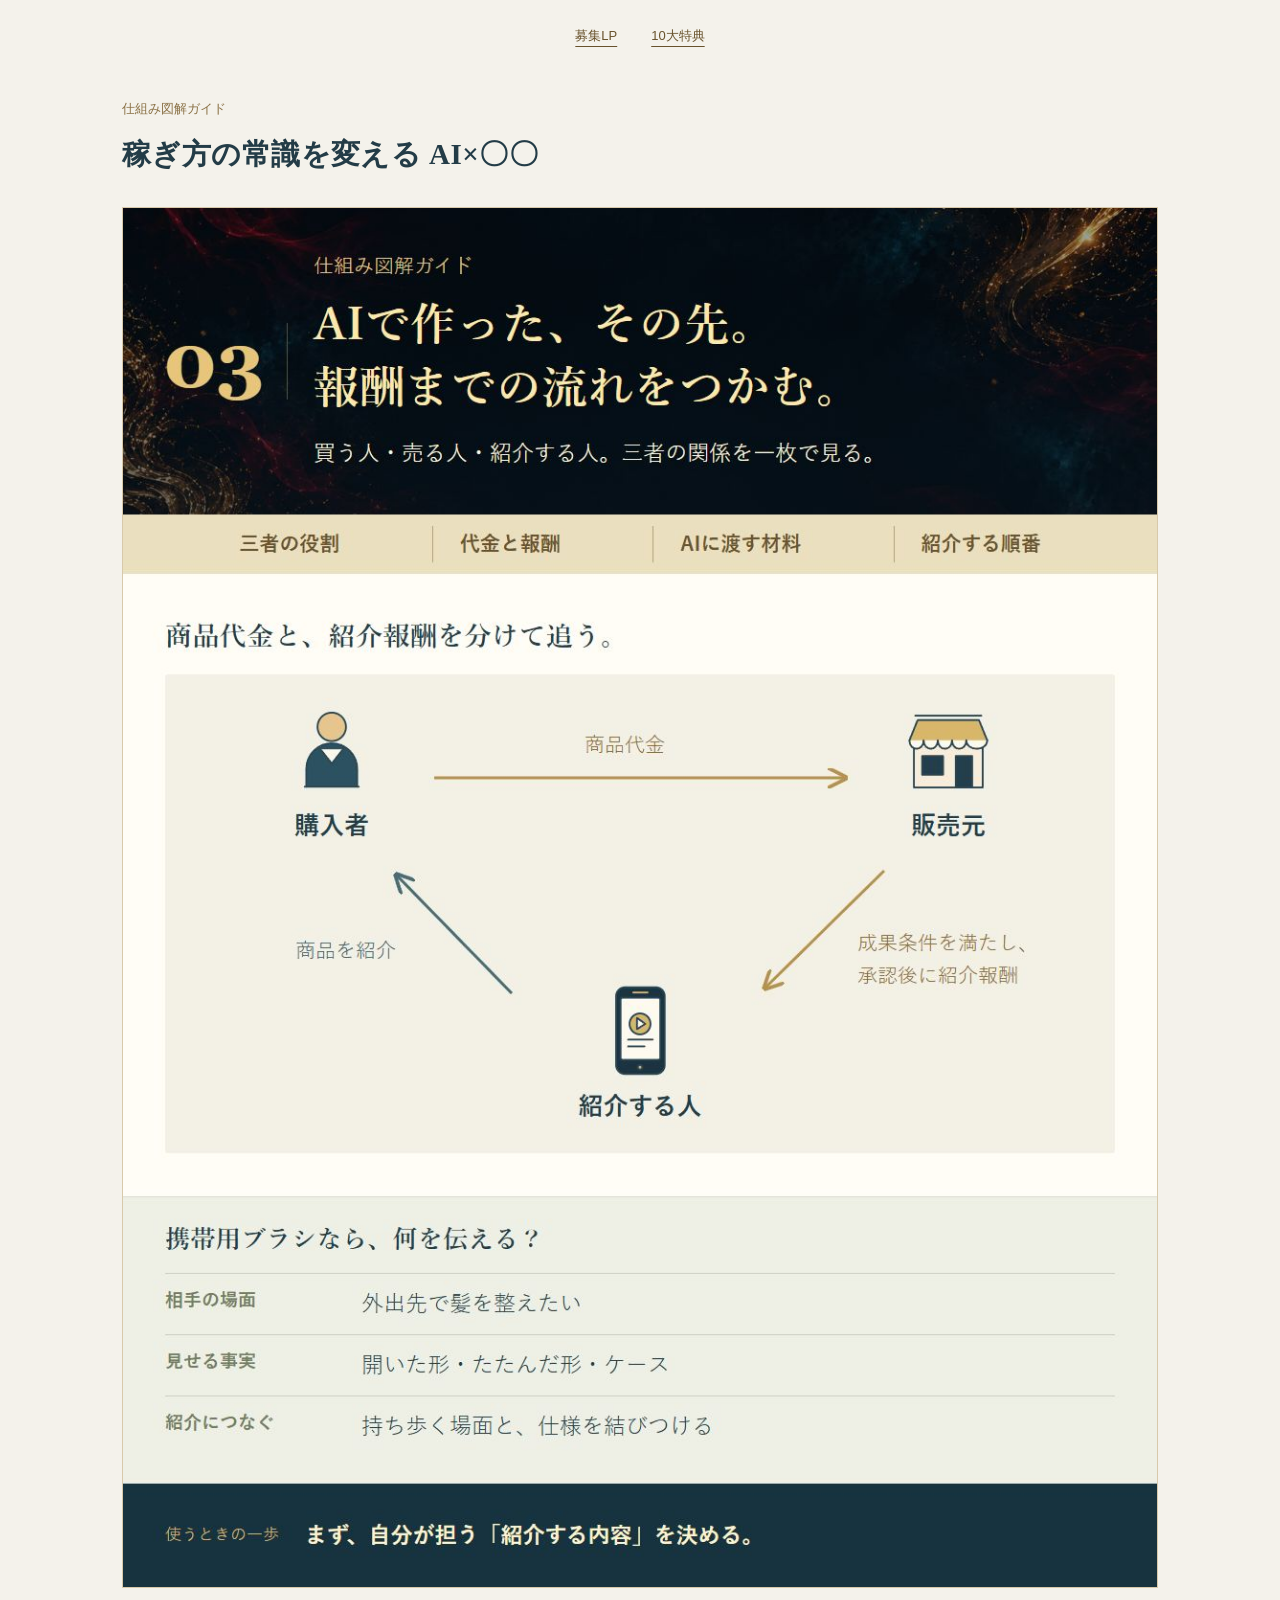
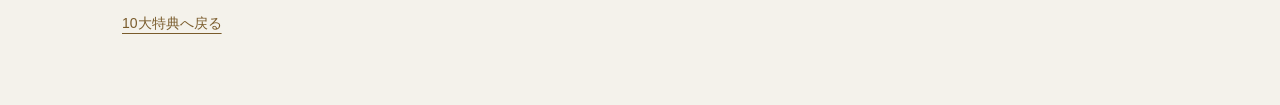
==== 03.html @ b32060a4 "Publish consultation LP and benefit previews" ====
<!doctype html><html lang="ja"><head><meta charset="utf-8"><meta name="robots" content="noindex"><meta name="viewport" content="width=device-width,initial-scale=1"><link rel="icon" href="data:,"><title>稼ぎ方の常識を変える AI×〇〇</title><link rel="stylesheet" href="style.css"><link rel="stylesheet" href="finished.css?v=4d8e877507"></head><body class="library-page"><nav class="deliver-nav"><a href="lp.html">募集LP</a><a href="bonuses.html">10大特典</a></nav><main class="single-sheet"><header><p>仕組み図解ガイド</p><h1>稼ぎ方の常識を変える AI×〇〇</h1></header><a href="完成イメージ/03.png" target="_blank"><img src="完成イメージ/03.png" alt="稼ぎ方の常識を変える AI×〇〇" width="1080" height="1440"></a><div class="single-actions"><a href="bonuses.html">10大特典へ戻る</a></div></main></body></html>
---- style.css ----
:root{--navy:#172f3c;--deep:#09141d;--gold:#bd9855;--pale:#f1e4c4;--ink:#253b46;--muted:#6f7b80;--paper:#fffcf5;--line:#ded9ca;--teal:#397c70;--wash:#f1f3f1}*{box-sizing:border-box}html{scroll-behavior:smooth;scroll-padding-top:82px}body{margin:0;background:#f1f2ef;color:var(--ink);font:16px/1.85 "Yu Gothic",Meiryo,sans-serif}h1,h2,h3,h4,p,figure,blockquote,dl,dd{margin:0}h1,h2,h3,h4{line-height:1.55;letter-spacing:.015em}a{color:inherit;text-underline-offset:5px}button{font:inherit;cursor:pointer}img{max-width:100%;height:auto;display:block}a:focus-visible,button:focus-visible,summary:focus-visible{outline:3px solid #467c91;outline-offset:5px}.shell{max-width:1200px;margin:auto;padding:0 32px}.topbar{position:sticky;top:0;z-index:10;background:#fffef8f2;border-bottom:1px solid var(--line);backdrop-filter:blur(12px)}.nav-row{display:flex;justify-content:space-between;align-items:center;gap:20px;min-height:70px}.brand{text-decoration:none;font-weight:800;font-size:15px}.brand small{font-weight:400;font-size:11px;color:var(--muted);display:block}.nav-links{display:flex;gap:26px;font-size:13px}.nav-links a{text-decoration:none;padding:18px 0}.nav-links a[aria-current=page]{color:#8c692b;border-bottom:2px solid var(--gold)}.intro{padding:55px 0 36px}.intro .sub{color:#8e713d;font-size:13px;margin-bottom:12px}.intro h1{font-family:"Yu Mincho",serif;font-size:38px}.intro>p{max-width:54em;margin-top:15px;color:#64727a;font-size:15px}.page-note{padding:14px 19px;border-left:3px solid var(--gold);background:#e9e6dc;font-size:13px;margin-top:23px}.button{display:inline-flex;justify-content:center;align-items:center;min-height:48px;padding:11px 21px;background:var(--navy);color:#fff9e9;border:1px solid var(--navy);text-decoration:none;font-size:14px;font-weight:700;border-radius:3px}.button.light{color:var(--navy);background:#fffdf7;border-color:#c7bb9e}.actions{display:flex;gap:12px;flex-wrap:wrap;margin-top:22px}.overview-hero{display:grid;grid-template-columns:1.35fr .65fr;gap:45px;align-items:center;background:var(--deep);color:#f9f1da;padding:45px 50px;position:relative;overflow:hidden}.overview-hero:before{content:"";position:absolute;inset:0;background:url('assets/C背景.png') center/cover;opacity:.27;pointer-events:none}.overview-hero>*{position:relative}.overview-hero .gold{font-size:17px;color:#e5c57d;font-weight:700}.overview-hero h2{font:800 53px/1.5 "Yu Mincho",serif;color:#ffe69f;margin:15px 0 19px;text-shadow:0 0 26px #d8ad4d44}.overview-hero p{font-size:15px;max-width:34em}.overview-hero img{width:218px;margin:auto;box-shadow:0 10px 34px #0008}.hero-conditions{display:flex;gap:12px;flex-wrap:wrap;margin-top:25px}.hero-conditions span{font-size:12px;border:1px solid #9e8d6266;padding:4px 12px}.section-heading{font-family:"Yu Mincho",serif;font-size:29px;margin:50px 0 23px}.audience{display:grid;grid-template-columns:1fr 1fr;gap:34px;background:#fffdf7;padding:29px 34px;border-bottom:2px solid var(--gold);margin-top:30px}.audience h3{font-size:15px;margin-bottom:8px}.audience p{font-size:15px}.audience small{color:var(--muted);font-size:12px}.emotion-route{display:flex;flex-wrap:wrap;align-items:center;gap:12px;padding:28px 30px;background:#fffdf8}.emotion-route span{font-weight:700;font-size:15px}.emotion-route i{color:var(--gold);font-style:normal}.proposal-pair{display:grid;grid-template-columns:1fr 1fr;gap:22px;margin:25px 0}.proposal-card{background:#fffdf8;min-width:0;padding:28px;display:block;text-decoration:none;border:1px solid var(--line)}.proposal-card>span{font-size:12px;color:#8a744c}.proposal-card h3{font-family:"Yu Mincho",serif;font-size:27px;margin:10px 0}.proposal-card p{font-size:14px;color:#69777e}.proposal-card b{display:inline-block;margin-top:18px;color:#8a682d;font-size:13px}.mini-shape{display:flex;gap:15px;align-items:center;margin:24px 0}.mini-shape .object{width:80px;height:80px}.mini-shape strong{font-size:18px}.distribution{background:#fffdf8;padding:25px 30px;display:grid;grid-template-columns:repeat(3,1fr);gap:25px}.distribution small{color:#927447}.distribution p{margin-top:10px;font-size:16px;font-weight:700}.distribution span{display:block;font-size:12px;color:var(--muted);margin-top:12px}.bottom-links{border-top:1px solid var(--line);padding:25px 0;margin:40px 0 0;font-size:12px;color:var(--muted);display:flex;gap:20px;flex-wrap:wrap}.library-grid{display:grid;grid-template-columns:repeat(3,minmax(0,1fr));gap:22px;padding-bottom:35px}.bonus-card{background:#fffdf8;text-decoration:none;border:1px solid var(--line);display:flex;flex-direction:column;min-width:0;overflow:hidden;transition:border-color .15s}.bonus-card:hover{border-color:#a3864a}.card-visual{height:220px;background:#eae7dc;display:grid;place-items:center;position:relative;overflow:hidden}.card-visual .object{width:132px;height:132px}.card-no{position:absolute;left:20px;top:14px;font:700 33px/1.1 Georgia,serif;color:#8d713e}.card-visual:after{content:"";position:absolute;width:220px;height:220px;border:1px solid #cbb681;border-radius:50%;right:-65px;bottom:-90px}.card-caption{padding:21px 23px;flex:1;display:flex;flex-direction:column}.card-caption>small{font-size:11px;color:#7c725c}.card-caption h2{font-size:20px;margin:9px 0 10px}.card-caption p{font-size:13px;color:#69757a}.card-caption .card-open{margin-top:auto;padding-top:19px;font-size:12px;color:#87662b;font-weight:700}.bonus-heading{display:grid;grid-template-columns:1.25fr .75fr;gap:30px;align-items:center;background:var(--navy);color:#fff7e3;padding:36px 43px;margin:28px 0 30px}.bonus-heading .object{width:160px;height:160px;justify-self:center;filter:drop-shadow(0 7px 0 #0001)}.bonus-heading .chapter-label{font-size:12px;color:#e5c479}.bonus-heading h1{font-family:"Yu Mincho",serif;font-size:34px;margin:12px 0 15px}.bonus-heading .full-title{font-size:13px;color:#d2dcd9}.visual-lesson{background:#fffdf8;border:1px solid #ddd7c8;margin:0 0 25px;padding:34px 38px}.visual-lesson h2{font-size:26px;font-family:"Yu Mincho",serif;margin-bottom:12px}.visual-lesson .one{font-size:15px;max-width:56em;color:#68777c}.diagram{background:#f4f1e7;padding:29px 29px 25px;margin-top:25px;border-radius:3px;min-width:0;overflow:hidden}.diagram-caption{display:flex;justify-content:space-between;gap:15px;margin-top:14px;font-size:11px;color:#7f7763}.diagram-caption a{flex-shrink:0}.main-answer{margin-top:22px;display:flex;align-items:baseline;gap:14px;padding-top:19px;border-top:1px solid #d9d0ba}.main-answer span{font-size:11px;color:#92733d;white-space:nowrap}.main-answer p{font-size:16px;font-weight:700}.plan-panel{margin:30px 0;background:#e6e8e3;padding:27px 32px}.plan-panel h2{font-size:20px;margin-bottom:15px}.plan-panel ol{padding-left:1.5em;margin:0}.plan-panel li{font-size:14px;margin:11px 0}.plan-panel li b{display:block;font-size:12px;color:#74817e}.plan-purpose{font-size:14px;margin-top:20px;padding-top:17px;border-top:1px solid #c8d0c8}.sample-note{font-size:12px;color:#8b7650;margin-bottom:13px}.object{width:110px;height:110px;display:block;flex-shrink:0}.actor{text-align:center;min-width:0;display:flex;align-items:center;flex-direction:column}.actor .object{margin:0 auto 12px;width:112px;height:112px}.actor strong{font-size:20px}.actor>span{font-size:13px;color:#69777c;margin-top:6px;max-width:15em}.visual-flow{display:flex;align-items:center;justify-content:center;gap:13px;padding:13px 0}.visual-flow>.actor{flex:1}.flow-arrow{width:64px;min-width:35px;align-self:center;flex-shrink:0;text-align:center}.flow-arrow small{font-size:11px;color:#98783e;display:block;min-height:18px;white-space:nowrap}.flow-arrow i{display:block;position:relative;height:2px;background:#bda46c;margin-top:7px}.flow-arrow i:after{content:"";width:8px;height:8px;border-right:2px solid #bda46c;border-top:2px solid #bda46c;position:absolute;right:0;top:-4px;transform:rotate(45deg)}.money-map{max-width:650px;margin:auto;display:grid;grid-template-columns:1fr 1fr;gap:0 40px}.money-top{display:flex;align-items:center;gap:10px;grid-column:1/3;justify-content:center}.money-top .actor{width:43%}.money-top .flow-arrow{width:85px}.commission-path{grid-column:2;display:flex;align-items:center;flex-direction:column;text-align:center;font-size:13px;color:#786846;border-inline:1px dashed #c9b379;margin:10px 0 0;padding:14px 12px 8px}.commission-path i{font-style:normal;font-size:24px;line-height:1.5;color:#a78641}.commission-path .object{width:80px;height:80px}.commission-path b{font-size:18px}.money-bottom{grid-column:1/3;margin-top:5px}.money-bottom .actor{background:#fff9e9;border:1px solid #ddc99c;border-radius:5px;padding:18px;max-width:320px;margin:auto}.money-bottom .actor .object{width:76px;height:76px}.ledger{max-width:570px;margin:auto}.ledger-start{display:flex;align-items:center;gap:15px;border-bottom:1px solid #d0be96;padding-bottom:15px;margin-bottom:12px;flex-wrap:wrap}.ledger-start .object{width:75px;height:75px}.ledger-start>span{font-size:14px}.ledger-start b{font:700 38px/1.4 Georgia,serif;margin-left:auto}.ledger-start b span,.ledger-total b span{font:700 17px/1.4 "Yu Gothic",sans-serif;margin-left:5px}.ledger-row{display:flex;justify-content:space-between;gap:20px;padding:13px 8px;font-size:16px;border-bottom:1px solid #dfd6c3}.ledger-row b{font-size:22px}.ledger-row.confirmed{background:#dfebe5}.ledger-total{display:flex;align-items:center;justify-content:space-between;gap:20px;padding:20px 8px 0}.ledger-total>span{font-size:13px}.ledger-total b{font:700 43px/1.5 Georgia,serif;color:#866326;white-space:nowrap}.brush-sequence{display:grid;grid-template-columns:repeat(3,1fr);gap:22px;padding:8px 0}.brush-state{text-align:center;position:relative}.brush-state .object{width:135px;height:135px;margin:0 auto 14px}.brush-state>span{display:block;color:#a8894e;font:700 19px/1.4 Georgia,serif;margin-bottom:6px}.brush-state b{font-size:19px;display:block}.brush-state small{display:block;font-size:12px;color:#6c797d;margin-top:4px}.stairway{max-width:640px;margin:auto;display:grid;gap:8px}.stair{margin-left:calc(var(--step)*20px);padding:14px 20px;background:#fdf9ed;border-left:4px solid #c5a25b;display:flex;align-items:center;gap:20px;box-shadow:0 3px 0 #d9d0ba}.stair:last-child{background:var(--navy);color:#fff6da;border-color:#d4b56c}.stair>b{font:700 27px Georgia,serif;color:#b28b40}.stair>span{font-size:17px;font-weight:700}.stair>small{margin-left:auto;font-size:11px;white-space:nowrap;color:#9c803e}.calendar-title{display:flex;align-items:center;gap:15px;flex-wrap:wrap;margin-bottom:20px}.calendar-title .object{width:66px;height:66px}.calendar-title>b{font-size:20px}.calendar-title>span{margin-left:auto;font-size:12px}.calendar-title strong{font-size:33px;line-height:1;margin-inline:7px;color:#936d2b}.calendar-row{display:grid;grid-template-columns:40px 65px 65px 1fr;gap:14px;align-items:center;padding:14px 12px;border-top:1px solid #d6cdb8;background:#fffaf0}.calendar-row>b{font-size:20px}.calendar-row>span{font-size:24px;line-height:1.4;color:#8b6c32}.calendar-row small{font-size:11px;margin-left:3px}.calendar-row strong{font-size:14px}.calendar-row p{font-size:13px}.figure-note{font-size:11px;color:#807763;margin-top:16px}.pipeline{display:grid;grid-template-columns:1fr 110px 1fr;align-items:center;gap:24px;padding:10px 0}.pipeline-stage{text-align:center}.pipeline-stage>span{font-size:12px;color:#847146}.pipeline-stage .object{margin:15px auto;width:115px;height:115px}.pipeline-stage h4{font-size:26px}.pipeline-stage p{font-size:13px;margin-top:8px}.lock-gate{text-align:center;border-block:1px solid #bca474;padding:14px 0}.lock-gate .object{width:65px;height:65px;margin:auto}.lock-gate b{font-size:12px;display:block}.market-zoom{max-width:650px;margin:auto}.zoom-wide{background:#e5e8e0;border:1px solid #c7c8b9;padding:22px 25px 25px}.zoom-wide>span,.zoom-middle>span{font-size:11px;color:#788075}.zoom-wide>b{font-size:30px;display:block;margin-bottom:18px}.zoom-middle{margin-left:65px;background:#f2ecdc;border:1px solid #cdbd95;padding:20px}.zoom-middle>b{font-size:24px;display:block;margin-bottom:18px}.zoom-close{margin-left:30px;background:var(--navy);color:#fff7df;padding:22px 17px;display:flex;gap:15px;align-items:center}.zoom-close .object{width:85px;height:85px}.zoom-close span{font-size:10px;color:#c7bc9f}.zoom-close strong{display:block;font-size:20px;margin:8px 0}.zoom-close p{font-size:12px;color:#d4dedc}.ratio-pair{display:grid;grid-template-columns:1fr 1fr;gap:20px;max-width:670px;margin:auto}.ratio-sheet{background:#fffaf0;padding:23px;text-align:center;border-top:3px solid #c0a467}.ratio-sheet>span{display:block;font-size:12px;color:#8f7543}.ratio-sheet>b{font:700 37px/1.5 Georgia,serif;display:block;margin-top:8px}.ratio-sheet>b small{display:block;font:12px/1.5 "Yu Gothic",sans-serif}.ratio-sheet>p{font-size:14px;margin:10px 0}.ratio-sheet>strong{font:700 43px/1.4 Georgia,serif;color:#946e2d;display:block;margin-top:15px}.ratio-sheet>strong small{font-size:20px}.dots{display:grid;grid-template-columns:repeat(10,1fr);gap:5px;max-width:195px;margin:20px auto 0}.dots i{aspect-ratio:1;border-radius:50%;background:#d7dfdc}.dots i.filled{background:#bd8e36}.ratio-answer{margin:22px auto 0;max-width:670px;display:grid;grid-template-columns:1fr 1fr;gap:9px 20px;font-size:14px}.ratio-answer b{color:#8f6d30}.ratio-answer span{font-size:13px}.compare-visual{display:grid;grid-template-columns:1fr 1fr;gap:20px}.compare-visual>div{padding:25px 23px;background:#e9e7df}.compare-visual>div+div{background:#e3ece5;border:1px solid #b5cab8}.compare-visual span{font-size:12px;font-weight:700;color:#7a745f}.compare-visual .object{margin:16px auto;width:90px;height:90px}.compare-visual p{font-size:16px}.paper-example{max-width:640px;margin:auto;background:#fffdf8;padding:22px 26px;box-shadow:8px 8px 0 #dcd6c6}.paper-head{display:flex;align-items:center;gap:15px;border-bottom:2px solid #baa36c;padding-bottom:15px;margin-bottom:4px}.paper-head .object{width:55px;height:55px}.paper-head b{font-size:18px}.paper-example dl{display:grid;grid-template-columns:110px 1fr;gap:18px;padding:15px 0;border-bottom:1px solid #ded7c4}.paper-example dt{font-size:12px;color:#8c7850;font-weight:700}.paper-example dd{font-size:14px}.storyboard{display:grid;grid-template-columns:repeat(4,1fr);gap:15px}.story-frame{border:2px solid #d3c6a6;background:#fffaf0;padding:15px 12px}.story-frame>span{font-size:11px;color:#8b713e}.story-frame .object{width:100%;max-width:105px;height:auto;aspect-ratio:1;margin:17px auto}.story-frame p{font-size:13px}.lp-direction{display:grid;gap:21px;padding-bottom:38px}.lp-schematic-hero{background:linear-gradient(#09141d66,#09141da6),url('assets/C背景.png') center/cover;color:#fff6de;text-align:center;padding:38px 25px;margin-bottom:24px}.lp-schematic-hero .pre{font-size:17px;line-height:1.9}.lp-schematic-hero .lead{font-size:15px;margin-top:19px;color:#e7ca85}.lp-schematic-hero h2{font:800 53px/1.35 "Yu Mincho",serif;color:#ffe494;text-shadow:0 0 22px #d7aa5244;margin:15px 0}.lp-schematic-hero h2 span{font-size:37px;display:block;margin-top:10px}.lp-block{display:grid;grid-template-columns:minmax(0,1.6fr) minmax(230px,1fr);gap:25px;align-items:stretch}.lp-sample{padding:28px 34px;background:var(--paper);border:1px solid var(--line);min-width:0}.lp-sample h2{font:700 26px/1.6 "Yu Mincho",serif;margin-bottom:14px}.lp-sample p{font-size:15px}.lp-sample.dark{background:#192a35;color:#fff6e4;border-color:#192a35}.lp-sample.dark h2{color:#f0d89e}.lp-sample.gold{background:#eee5d0}.lp-comment{font-size:13px;padding:22px 5px 15px 3px}.lp-comment .role{font-size:12px;color:#93753b;display:block;font-weight:700;margin-bottom:15px}.lp-comment b{font-size:11px;color:#7d898c;display:block;margin:12px 0 4px}.lp-comment p{font-size:13px;max-width:26em}.lp-result{display:flex;align-items:center;gap:18px;margin:22px 0 10px}.lp-result .object{width:82px;height:82px}.lp-result strong{font:700 42px/1.4 Georgia,serif;color:#987039}.lp-result strong small{font:700 17px/1.4 "Yu Gothic",sans-serif}.lp-chiprow{display:flex;flex-wrap:wrap;gap:8px;margin-top:18px;font-size:11px}.lp-chiprow span{padding:4px 10px;background:#ffffff0c;border:1px solid #a69b7c77}.lp-voice{border-left:2px solid #be9f62;padding:12px 16px;background:#fff;margin-top:14px;font-size:14px}.lp-profile{display:flex;align-items:center;gap:19px;margin-bottom:19px}.lp-profile img{width:75px;height:75px;object-fit:cover;border-radius:50%}.lp-profile strong{font-size:17px}.lp-cta-look{display:block;background:linear-gradient(100deg,#f1d589,#c19743);color:#281d0e;border:1px solid #f8e7b6;font-weight:700;text-align:center;padding:16px;margin:20px 0 0;border-radius:2px;font-size:15px;width:100%}.small-note{font-size:11px!important;color:#927d53;margin-top:14px!important}.review-footer{padding:23px 0;background:var(--deep);color:#bcb498;font-size:12px;margin-top:30px}.review-footer .shell{display:flex;justify-content:space-between;gap:15px}.toast{position:fixed;left:50%;bottom:25px;transform:translateX(-50%);padding:13px 22px;background:#fffaf0;border:1px solid #c5b17e;z-index:50;font-size:13px;max-width:calc(100% - 30px);width:max-content;box-shadow:0 5px 25px #0002}[hidden]{display:none!important}
@media(max-width:900px){.shell{padding:0 23px}.overview-hero{padding:35px;gap:25px}.overview-hero h2{font-size:42px}.library-grid{grid-template-columns:repeat(2,minmax(0,1fr))}.lp-block{grid-template-columns:1fr}.lp-comment{padding:0 20px 23px;border-bottom:1px solid #d2d4cc;display:grid;grid-template-columns:90px 1fr;gap:0 16px}.lp-comment .role{grid-column:1/3;margin-bottom:5px}.lp-comment b{margin:4px 0}.lp-comment p{max-width:none;margin:4px 0}.storyboard{grid-template-columns:repeat(2,1fr)}.zoom-middle{margin-left:30px}.zoom-close{margin-left:10px}}
@media(max-width:600px){body{font-size:15px}.shell{padding:0 18px}.topbar .shell{padding:0 16px}.nav-row{min-height:78px;flex-direction:column;align-items:flex-start;justify-content:center;gap:6px;padding-top:10px}.brand{font-size:13px}.brand small{display:none}.nav-links{gap:23px;font-size:12px}.nav-links a{padding:4px 0 10px}.intro{padding:29px 0 23px}.intro h1{font-size:28px}.intro>p{font-size:13px;margin-top:11px}.page-note{font-size:12px;padding:12px 15px}.overview-hero{grid-template-columns:1fr;padding:27px 24px;gap:25px}.overview-hero h2{font-size:36px}.overview-hero .gold{font-size:13px}.overview-hero p{font-size:13px}.overview-hero img{width:155px}.hero-conditions{margin-top:19px;gap:7px}.hero-conditions span{font-size:10px;padding:4px 8px}.audience{grid-template-columns:1fr;gap:23px;padding:24px}.audience p{font-size:13px}.section-heading{font-size:25px;margin-top:35px}.emotion-route{padding:20px;gap:9px}.emotion-route span{font-size:13px}.proposal-pair{grid-template-columns:1fr;gap:16px}.proposal-card{padding:24px}.proposal-card h3{font-size:24px}.distribution{grid-template-columns:1fr;padding:22px 25px;gap:21px}.distribution>div+div{border-top:1px solid #ddd6c5;padding-top:18px}.distribution p{font-size:15px}.library-grid{grid-template-columns:1fr;gap:18px}.bonus-card{display:grid;grid-template-columns:115px 1fr}.card-visual{height:100%;min-height:186px}.card-visual .object{width:86px;height:86px}.card-no{font-size:24px;top:12px;left:13px}.card-caption{padding:17px}.card-caption h2{font-size:17px;margin:6px 0}.card-caption p{font-size:12px}.card-caption .card-open{font-size:11px;padding-top:14px}.bonus-heading{grid-template-columns:1fr;padding:27px 23px;gap:20px;margin-top:23px}.bonus-heading h1{font-size:28px}.bonus-heading .object{width:100px;height:100px;display:none}.bonus-heading .full-title{font-size:12px}.visual-lesson{padding:24px 20px;margin-bottom:19px}.visual-lesson h2{font-size:23px}.visual-lesson .one{font-size:13px}.diagram{padding:23px 16px;margin-top:21px}.diagram-caption{font-size:10px;align-items:flex-start}.main-answer{display:block;margin-top:19px}.main-answer span{display:block;margin-bottom:6px}.main-answer p{font-size:14px}.plan-panel{padding:22px}.plan-panel h2{font-size:18px}.plan-panel li{font-size:13px}.plan-purpose{font-size:13px}.visual-flow{flex-direction:column;gap:13px}.visual-flow>.actor{flex:none;width:100%}.actor .object{width:100px;height:100px}.actor strong{font-size:19px}.actor>span{font-size:12px}.flow-arrow{height:29px;width:2px;min-width:0;margin:0 auto}.flow-arrow small{position:absolute;left:20px;margin-top:-4px}.flow-arrow i{width:2px;height:25px;margin:0}.flow-arrow i:after{right:-3px;top:17px;transform:rotate(135deg)}.money-map{gap:0 13px}.money-top{gap:12px;align-items:center}.money-top .actor{width:42%}.money-top .actor .object{width:84px;height:84px}.money-top .actor strong{font-size:17px}.money-top .flow-arrow{height:2px;width:35px;flex-shrink:0}.money-top .flow-arrow small{position:static;display:block;transform:translate(-5px,-23px);font-size:10px}.money-top .flow-arrow i{height:2px;width:35px}.money-top .flow-arrow i:after{top:-3px;right:0;transform:rotate(45deg)}.money-top .actor>span{font-size:10px}.commission-path{font-size:11px;padding:10px 9px}.commission-path b{font-size:17px}.commission-path .object{width:63px;height:63px}.money-bottom .actor{padding:14px}.money-bottom .actor .object{width:65px;height:65px}.ledger-start{gap:10px}.ledger-start .object{width:55px;height:55px}.ledger-start>span{font-size:12px}.ledger-start b{font-size:30px}.ledger-row{gap:10px;padding:12px 1px;font-size:13px}.ledger-row b{font-size:19px;white-space:nowrap}.ledger-total{display:block;text-align:right;padding-top:17px}.ledger-total>span{display:block;font-size:12px}.ledger-total b{font-size:38px}.brush-sequence{grid-template-columns:1fr;gap:24px}.brush-state{display:grid;grid-template-columns:100px 1fr;text-align:left;align-items:center;gap:0 15px}.brush-state .object{grid-row:1/5;width:100px;height:100px;margin:0}.brush-state>span{font-size:17px;margin:0}.brush-state b{font-size:18px}.brush-state small{font-size:11px}.stairway{gap:8px}.stair{margin-left:calc(var(--step)*7px);padding:13px 12px;gap:11px}.stair>b{font-size:23px}.stair>span{font-size:13px}.stair>small{font-size:9px}.calendar-title{gap:10px;margin-bottom:16px}.calendar-title .object{width:46px;height:46px}.calendar-title>b{font-size:16px}.calendar-title>span{margin:0 0 0 auto}.calendar-title strong{font-size:27px}.calendar-row{grid-template-columns:25px 47px 1fr;gap:7px 10px;padding:12px 7px}.calendar-row>b{font-size:17px;grid-row:1/3}.calendar-row>span{font-size:21px;grid-row:1/3}.calendar-row strong{font-size:13px}.calendar-row p{grid-column:3;font-size:11px}.pipeline{grid-template-columns:1fr;gap:18px}.pipeline-stage .object{width:88px;height:88px;margin:12px auto}.pipeline-stage h4{font-size:24px}.pipeline-stage p{font-size:12px}.lock-gate{display:flex;align-items:center;justify-content:center;gap:14px;padding:10px}.lock-gate .object{width:43px;height:43px;margin:0}.lock-gate b{font-size:13px}.zoom-wide{padding:17px 14px}.zoom-wide>b{font-size:25px;margin-bottom:13px}.zoom-middle{margin-left:15px;padding:15px 12px}.zoom-middle>b{font-size:21px;margin-bottom:14px}.zoom-close{margin-left:7px;padding:17px 12px;flex-direction:column;gap:6px;align-items:flex-start}.zoom-close .object{width:70px;height:70px;align-self:center}.zoom-close strong{font-size:18px}.zoom-close p{font-size:11px}.ratio-pair{gap:10px}.ratio-sheet{padding:16px 10px}.ratio-sheet>b{font-size:27px}.ratio-sheet>b small{font-size:10px}.ratio-sheet>p{font-size:12px}.ratio-sheet>strong{font-size:34px}.dots{gap:3px;max-width:160px;margin-top:16px}.ratio-answer{font-size:12px;gap:7px 10px}.ratio-answer span{font-size:11px}.figure-note{font-size:10px;margin-top:13px}.compare-visual{grid-template-columns:1fr;gap:13px}.compare-visual>div{padding:20px}.compare-visual .object{width:78px;height:78px;float:right;margin:8px 0 8px 15px}.compare-visual p{font-size:15px;margin-top:14px;min-height:95px}.paper-example{padding:18px;box-shadow:5px 5px 0 #dcd6c6}.paper-head{gap:10px}.paper-head .object{width:42px;height:42px}.paper-head b{font-size:15px}.paper-example dl{grid-template-columns:1fr;gap:6px;padding:12px 0}.paper-example dt{font-size:11px}.paper-example dd{font-size:13px}.storyboard{gap:10px}.story-frame{padding:12px 10px}.story-frame>span{font-size:10px}.story-frame .object{max-width:85px}.story-frame p{font-size:12px}.lp-schematic-hero{padding:32px 20px}.lp-schematic-hero .pre{font-size:15px}.lp-schematic-hero .lead{font-size:12px}.lp-schematic-hero h2{font-size:42px}.lp-schematic-hero h2 span{font-size:27px}.lp-sample{padding:24px}.lp-sample h2{font-size:23px}.lp-sample p{font-size:13px}.lp-comment{padding:0 8px 22px;grid-template-columns:70px 1fr;gap:0 9px}.lp-comment p{font-size:12px}.lp-comment .role{font-size:11px}.lp-comment b{font-size:10px}.lp-result{gap:14px}.lp-result strong{font-size:36px}.lp-result .object{width:65px;height:65px}.lp-voice{font-size:13px;padding:10px 13px}.lp-chiprow{font-size:10px}.lp-profile{gap:15px}.lp-profile img{width:60px;height:60px}.lp-profile strong{font-size:15px}.review-footer .shell{flex-direction:column;gap:9px}.bottom-links{gap:15px;font-size:11px}.button{font-size:13px;padding:11px 17px}.actions{gap:9px}}
@media(max-width:359px){.shell{padding-inline:14px}.visual-lesson{padding:22px 16px}.visual-lesson h2{font-size:21px}.diagram{padding:20px 12px}.bonus-card{grid-template-columns:90px 1fr}.card-visual .object{width:70px;height:70px}.card-caption{padding:15px}.card-caption h2{font-size:16px}.lp-schematic-hero h2 span{font-size:24px}.lp-sample{padding:21px}.lp-sample h2{font-size:21px}.overview-hero h2{font-size:32px}.ledger-start b{font-size:27px}.calendar-title>span{width:100%;text-align:right}.stair>span{font-size:12px}.stair>small{font-size:8px}}
@media(prefers-reduced-motion:reduce){html{scroll-behavior:auto}.bonus-card{transition:none}}
@media print{.topbar,.actions,.bottom-links,.diagram-caption a,.review-footer,.toast{display:none!important}body{background:white}.shell{max-width:none;padding:0}.visual-lesson,.lp-block,.bonus-card{break-inside:avoid}.diagram{print-color-adjust:exact}.intro{padding-top:0}}
.lp-route{display:flex;flex-wrap:wrap;gap:8px 17px;padding:15px 20px;margin-bottom:20px;border-block:1px solid var(--line);font-size:12px;color:#716348}.lp-free{display:inline-block;margin-top:10px;padding:4px 19px;border:1px solid #d6b971;color:#fff2cd;font-size:14px}.lp-schematic-hero .pre{font-size:23px;font-weight:700}.lp-sample>p{font-size:16px;line-height:1.95}.lp-aim{font-weight:700;color:#72531c}.lp-record{margin:19px 0 13px;display:grid;gap:12px;max-width:420px}.lp-record>div{display:grid;grid-template-columns:75px 1fr;gap:5px 12px;align-items:center}.lp-record span{font-size:11px;color:#7e735c}.lp-record b{font:700 17px/1.4 Georgia,serif;text-align:right}.lp-record i{display:block;grid-column:1/3;width:var(--amount);min-width:4px;height:5px;background:linear-gradient(90deg,#b38839,#dfc582)}.lp-concerns,.lp-questions{list-style:none;margin-top:21px;padding:0;display:grid;gap:10px}.lp-concerns li{background:#fffaf0;padding:14px 17px;border-left:3px solid #b6975a;font-size:15px;font-weight:700}.lp-questions li{padding:12px 0;border-top:1px solid #9f8a564d;font-size:17px;font-weight:700;color:#f7df9e}.lp-comparison{display:grid;grid-template-columns:repeat(2,minmax(0,1fr));gap:12px;margin-top:23px}.lp-comparison>div{padding:18px 16px;background:#f7f3e9;border:1px solid #d4c6a6;min-width:0}.lp-comparison>div+div{background:#e5eade;border-color:#aebca3}.lp-comparison span{font-size:11px;display:block;color:#6e725d}.lp-comparison b{font-size:15px;display:block;margin:8px 0;overflow-wrap:anywhere}.lp-comparison p{font-size:12px;line-height:1.7}.lp-sample.dark .small-note{color:#e4cd99}.lp-cta-look{cursor:pointer}.lp-cta-look:focus-visible{outline:3px solid #bc7831;outline-offset:4px}
@media(max-width:900px){.lp-comment .lp-aim{margin-bottom:8px}}
@media(max-width:600px){.lp-route{padding:13px 10px;gap:7px 13px;font-size:11px}.lp-schematic-hero .pre{font-size:18px}.lp-sample>p{font-size:14px}.lp-record>div{grid-template-columns:65px 1fr}.lp-record b{font-size:16px}.lp-concerns li{font-size:13px;padding:12px}.lp-questions li{font-size:15px}.lp-comparison{grid-template-columns:1fr;gap:10px}.lp-comparison>div{padding:14px 15px}.lp-comparison b{margin:5px 0;font-size:14px}.lp-result strong small{font-size:13px}.lp-free{font-size:12px}.lp-comment .lp-aim{font-size:13px}}
.money-bottom{grid-column:2}
@media(max-width:600px){.money-top .flow-arrow small{width:50px;transform:translate(-8px,-23px)}.money-bottom .actor strong{font-size:17px}.money-bottom .actor>span{font-size:11px}}
---- finished.css ----
/* 提出する画面は、LPそのものと各特典の一枚見本。 */
body.sales-page,body.library-page{margin:0;color:#233c47;background:#f4f2eb;font-family:"Yu Gothic",Meiryo,sans-serif}
.deliver-nav{display:flex;justify-content:center;gap:34px;padding:24px;font-size:13px}
.deliver-nav a{color:#68522c;text-underline-offset:6px}
.sales-hero{background:linear-gradient(#07111a22,#07111a88),url('assets/C背景.png') center/cover;color:#fff8e7;text-align:center;padding:62px 25px 58px}
.sales-proof{font-size:clamp(19px,3vw,29px);font-weight:700;margin:0 0 24px}
.sales-sub{font:700 clamp(18px,3vw,28px)/1.7 "Yu Mincho",serif;color:#f5d789}
.sales-hero h1{font:800 clamp(52px,7vw,94px)/1.3 "Yu Mincho",serif;color:#ffe687;text-shadow:0 0 23px #e6ab52a6;margin:26px 0 24px}
.sales-hero h1 span{font-size:.58em;display:block;margin-top:12px}
.sales-free{display:inline-block;padding:6px 30px;border:1px solid #d1ad62;font-weight:700;color:#fbe8b7}
.sales-letter{max-width:880px;margin:auto;background:#fffdf6}
.sales-section{padding:57px 68px;border-bottom:1px solid #e2d9c3}
.sales-section h2{font:700 32px/1.65 "Yu Mincho",serif;margin:0 0 24px;overflow-wrap:anywhere}
.sales-section>p{font-size:18px;line-height:2.1;margin:0}
.sales-section.dark{background:#132833;color:#fff6e7;border-color:#28414a}
.sales-section.dark h2{color:#f2d48b}
.sales-section.gold{background:#f0e7cf}
.sales-result{margin:35px 0 24px;text-align:center;border-block:1px solid #cdb478;padding:20px 0}
.sales-result>span{display:block;font-size:15px;color:#78633c}
.sales-result strong{display:block;font:700 96px/1.2 Georgia,serif;color:#9b742a;margin-top:8px}
.sales-result small{font:700 28px "Yu Mincho",serif;margin-left:10px}
.sales-record{display:grid;gap:17px;max-width:500px;margin:20px auto}
.sales-record>div{display:grid;grid-template-columns:1fr 1fr;gap:8px;font-size:15px}
.sales-record b{text-align:right}
.sales-record i{grid-column:1/3;display:block;height:5px;min-width:3px;width:var(--amount);background:#bb924b}
.sales-section .sales-date{font-size:12px;color:#7f7968;margin-top:27px;text-align:center}
.sales-concerns,.sales-questions{list-style:none;padding:0;margin:27px 0 0;display:grid;gap:12px}
.sales-concerns li{padding:17px 20px;background:#fffcf4;border-left:3px solid #a88b4f;font-size:17px;font-weight:700}
.sales-loop{display:flex;gap:15px;justify-content:center;margin-top:25px;color:#e7c77e}
.sales-loop span{padding:8px 15px;border:1px solid #baa16977;font-size:15px}
.sales-compare{display:grid;grid-template-columns:repeat(2,minmax(0,1fr));gap:14px;margin-top:30px}
.sales-compare>div{background:#fcf9f0;border:1px solid #cdbf9f;padding:23px 19px}
.sales-compare>div+div{background:#e2e9dc;border-color:#acbb9f}
.sales-compare small{display:block;font-size:13px;color:#687157}
.sales-compare b{display:block;font-size:17px;line-height:1.7;margin-top:12px}
.sales-profile{display:flex;align-items:center;gap:23px;margin-top:28px}
.sales-profile img{width:88px;height:88px;object-fit:cover;border-radius:50%}
.sales-profile p{font-size:16px;font-weight:700;line-height:1.8}
.sales-questions li{padding:15px 0;border-top:1px solid #aa945f66;color:#f2d699;font-size:20px;font-weight:700}
.sales-voice{padding:24px 27px;background:#f5f0e2;border-left:3px solid #baa06a;font-size:17px;line-height:1.9;margin:22px 0 0}
.sales-cta{margin-top:32px;text-align:center}
.sales-cta p{font-size:13px;margin:0 0 14px}
.sales-cta button{display:block;width:100%;border:1px solid #e6ca83;border-radius:2px;background:linear-gradient(110deg,#f9e5a1,#c79a3e);color:#251b0b;padding:23px 15px;font-size:19px;font-weight:700;cursor:pointer}
.sales-cta button:focus-visible{outline:3px solid #876225;outline-offset:4px}
.benefit-intro{background:linear-gradient(#07111a55,#07111a88),url('assets/C背景.png') center/cover;color:#ffe4a0;text-align:center;padding:42px 20px 48px}
.benefit-intro>p{font-size:16px;color:#fff2ce;margin:0 0 15px}
.benefit-intro h1{font:700 40px/1.3 "Yu Mincho",serif;margin:0}
.benefit-intro h1 span{display:block;font-size:66px;margin-top:7px}
.finished-grid{max-width:1280px;margin:15px auto 60px;padding:0 30px;display:grid;grid-template-columns:repeat(2,minmax(0,1fr));gap:42px 28px}
.finished-card{background:#fffdf7;border:1px solid #dbcfb7;min-width:0;box-shadow:0 7px 25px #1c2f3810}
.finished-heading{display:flex;align-items:center;gap:18px;padding:23px 24px;min-height:130px}
.finished-heading>span{font:700 35px Georgia,serif;color:#a17b34;flex:none}
.finished-heading p{font-size:11px;color:#87714a;line-height:1.5;margin:0 0 8px}
.finished-heading h2{font:700 20px/1.6 "Yu Mincho",serif;margin:0}
.sheet-open{display:block;border-block:1px solid #e3d8c3}
.sheet-open img{width:100%;height:auto;display:block}
.finished-caption{font-size:14px;line-height:1.8;padding:20px 24px 0;margin:0}
.finished-link{display:inline-block;margin:16px 24px 22px;color:#8c662b;font-size:13px;text-underline-offset:5px}
.single-sheet{max-width:1080px;margin:10px auto 45px;padding:0 22px}
.single-sheet header{padding:15px 0 30px}
.single-sheet header p{font-size:13px;color:#8a7145;margin:0 0 10px}
.single-sheet h1{font:700 29px/1.6 "Yu Mincho",serif;margin:0}
.single-sheet img{display:block;width:100%;height:auto;border:1px solid #d8c9aa}
.single-actions{display:flex;justify-content:space-between;gap:20px;padding:23px 0;font-size:14px}
.single-actions a{color:#795b2b}
.submission-home{min-height:100vh;display:flex;flex-direction:column;justify-content:center;padding:50px 30px;text-align:center;background:linear-gradient(#07111a33,#07111a99),url('assets/C背景.png') center/cover;color:#f7dda1}
.submission-home>p{font-size:20px}
.submission-home h1{font:700 clamp(32px,5vw,62px)/1.6 "Yu Mincho",serif;margin:25px 0 40px}
.submission-links{display:flex;justify-content:center;gap:22px}
.submission-links a{display:block;min-width:250px;padding:23px;color:#fbe2ab;border:1px solid #ab8a4d;background:#0d2028aa;text-decoration:none}
.submission-links span{display:block;font-size:13px;margin-bottom:10px}
.submission-links strong{font-size:23px}
body.sheet-page{margin:0;padding:0;background:#fff;font-family:"Yu Gothic",Meiryo,sans-serif;color:#243e49}
.sheet{box-sizing:border-box;position:relative;width:1080px;height:1440px;overflow:hidden;background:#fffdf6;display:grid;grid-template-rows:320px 62px 1fr 300px 108px}
.sheet-head{padding:33px 42px;display:flex;align-items:center;gap:27px;background:linear-gradient(#08182466,#081824a3),url('assets/C背景.png') center/cover;color:#fff4d4}
.sheet-head>div{min-width:0}
.sheet-number{font:700 80px/1 Georgia,serif;color:#e7c67b;min-width:110px;border-right:1px solid #b29a6277;padding-right:23px}
.sheet-kind{font-size:21px;color:#e1c489;margin:0 0 12px;line-height:1.5}
.sheet-head h1{font:700 47px/1.42 "Yu Mincho",serif;margin:0;color:#ffe8ad}
.sheet-lead{font-size:23px;line-height:1.6;margin:16px 0 0;color:#fff6df}
.sheet-topics{display:flex;align-items:center;justify-content:space-evenly;padding:0 25px;background:#eadfbe;font-size:21px;font-weight:700;color:#6b542d}
.sheet-topics span+span{border-left:1px solid #b7a173;padding-left:28px}
.sheet-main{min-height:0;padding:27px 44px;display:flex;flex-direction:column;justify-content:center}
.sheet-main h2,.sheet-example h2{font:700 28px/1.55 "Yu Mincho",serif;margin:0 0 17px}
.sheet-main .diagram{padding:25px 28px;margin:0;min-height:340px;display:flex;flex-direction:column;justify-content:center;background:#f3f0e5}
.sheet-main .figure-note{font-size:17px}
.sheet-main .actor strong{font-size:25px}
.sheet-main .actor>span{font-size:19px}
.sheet-main .actor .object{width:120px;height:120px}
.sheet-main .flow-arrow small{font-size:16px}
.sheet-main .paper-example{max-width:none}
.sheet-main .calendar-row strong{font-size:22px}
.sheet-main .calendar-row p{font-size:18px}
.sheet-main .calendar-title>b{font-size:23px}
.sheet-main .stair>span{font-size:21px}
.sheet-main .stair>small{font-size:15px}
.sheet-main .pipeline-stage p{font-size:18px}
.sheet-main .zoom-close p{font-size:18px}
.sheet-main .ratio-sheet>p{font-size:21px}
.sheet-main .ratio-answer{font-size:22px}
.sheet-main .ratio-answer span{font-size:17px}
.sheet-example{padding:25px 44px;background:#eef0e6;border-top:1px solid #d9dccb;min-height:0}
.sheet-example h2{font-size:26px;margin-bottom:14px}
.sheet-fields{margin:0;display:grid;gap:0}
.sheet-fields>div{display:grid;grid-template-columns:185px 1fr;gap:20px;padding:13px 0;border-top:1px solid #cbd1bd;align-items:start}
.sheet-fields dt{font-size:19px;font-weight:700;color:#72805d;line-height:1.6}
.sheet-fields dd{font-size:23px;line-height:1.6;margin:0}
.sheet-foot{padding:23px 44px;background:#17333f;color:#fff3cd;display:flex;gap:27px;align-items:center}
.sheet-foot>span{font-size:17px;color:#d4b873;white-space:nowrap}
.sheet-foot strong{font-size:23px;line-height:1.6}
.sheet-08{grid-template-rows:320px 62px 1fr 350px 108px}
.prompt-sample{background:#fffdf6;border-left:4px solid #b29960;font-size:23px;line-height:1.7;padding:20px 24px}
.consult-visual{display:flex;align-items:center;justify-content:space-between;gap:30px;padding:35px 10px}
.consult-visual>.object{width:140px;height:140px;flex:none}
.consult-points{flex:1;display:grid;gap:20px}
.consult-points>div{padding:17px 22px;background:#fffaf0;border-left:3px solid #b7954f}
.consult-points b{font-size:30px;display:block;color:#94702e}
.consult-points span{font-size:21px;display:block;margin-top:6px}
.money-preview{position:relative;width:880px;max-width:100%;height:450px;margin:auto}
.money-lines{position:absolute;inset:0;width:100%;height:100%}
.money-role{position:absolute;width:200px;text-align:center}
.money-role .object{width:100px;height:100px;margin:0 auto 10px}
.money-role b{font-size:26px;display:block;line-height:1.5}
.money-role.buyer{left:18px;top:4px}
.money-role.seller{right:18px;top:4px}
.money-role.referrer{left:340px;bottom:4px}
.money-label{position:absolute;font-size:21px;line-height:1.6;background:#f3f0e5;padding:4px 10px}
.money-label.price{left:372px;top:28px;color:#8c6a2e}
.money-label.reward{right:14px;top:235px;color:#8c6a2e}
.money-label.referral{left:70px;top:243px;color:#41636c}
.sheet-10 .diagram{padding:20px 28px}
.sheet-10 .ratio-sheet{padding:18px}
.sheet-10 .ratio-sheet>b{font-size:32px;margin-top:0}
.sheet-10 .ratio-sheet>p{margin:8px 0;font-size:21px}
.sheet-10 .dots{max-width:160px;margin:12px auto 0;gap:4px}
.sheet-10 .ratio-sheet>strong{font-size:38px;margin-top:10px}
.sheet-10 .ratio-answer{margin-top:15px;gap:6px 16px}
.sheet-10 .figure-note{font-size:15px;margin-top:12px}
@media(max-width:700px){.sales-hero{padding:39px 18px 35px}.sales-proof{font-size:19px;margin-bottom:20px}.sales-sub{font-size:17px}.sales-hero h1{font-size:53px;margin:25px 0}.sales-hero h1 span{font-size:28px}.sales-section{padding:35px 24px}.sales-section h2{font-size:25px;line-height:1.65;margin-bottom:20px}.sales-section>p{font-size:16px;line-height:2.05}.sales-result strong{font-size:80px}.sales-concerns li{font-size:15px;padding:15px 14px}.sales-compare{grid-template-columns:1fr}.sales-compare>div{padding:18px}.sales-compare b{font-size:16px;margin-top:8px}.sales-questions li{font-size:17px}.sales-profile{gap:17px}.sales-profile p{font-size:14px}.sales-profile img{width:70px;height:70px}.sales-voice{font-size:15px;padding:20px}.sales-cta button{font-size:17px;padding:20px 10px}.sales-loop{gap:9px}.sales-loop span{font-size:13px;padding:8px 11px}.benefit-intro{padding:33px 20px}.benefit-intro h1{font-size:31px}.benefit-intro h1 span{font-size:53px}.finished-grid{grid-template-columns:1fr;padding:0 16px;gap:28px;margin-top:0}.finished-heading{min-height:0;padding:20px;gap:15px}.finished-heading h2{font-size:19px}.finished-heading>span{font-size:32px}.finished-caption{font-size:13px;padding:17px 20px 0}.finished-link{margin:14px 20px 20px}.single-sheet{padding:0 16px}.single-sheet h1{font-size:23px}.single-actions{font-size:13px}.deliver-nav{font-size:12px;gap:28px;padding:22px 16px}.submission-links{flex-direction:column;gap:16px}.submission-home{padding:35px 22px}.submission-home>p{font-size:16px}.submission-links a{min-width:0}}
@media(max-width:359px){.sales-hero h1{font-size:48px}.sales-hero h1 span{font-size:25px}.sales-section{padding:31px 21px}.sales-section h2{font-size:23px}.sales-result strong{font-size:70px}.sales-section .sales-date{font-size:11px}.finished-heading h2{font-size:17px}}
.sales-diagram{box-sizing:border-box;position:relative;margin:30px 0 0;padding:25px;background:#f5f0e1;border:1px solid #d8c8a1;color:#29434f}
.sales-diagram .object{width:76px;height:76px;flex:none}
.growth-context{display:flex;align-items:center;justify-content:space-between;gap:14px;font-size:13px;color:#81704a;margin-bottom:16px}
.growth-context strong{font-size:16px;color:#75602e}
.growth-chart{display:block;width:100%;height:auto}
.growth-labels{display:grid;grid-template-columns:repeat(3,minmax(0,1fr));gap:6px;text-align:center;margin-top:9px}
.growth-labels span{display:block;font-size:12px;color:#85764f;margin-bottom:5px}
.growth-labels b{display:block;font:700 19px/1.5 Georgia,"Yu Mincho",serif;white-space:nowrap}
.sales-section.dark .loop-diagram{padding:0;background:#203b47;color:#fff2ca;border-color:#b79a5d66;height:240px}
.loop-connections{position:absolute;inset:0;width:100%;height:100%}
.loop-nodes{position:relative;display:grid;grid-template-columns:repeat(3,minmax(0,1fr));padding-top:18px;text-align:center}
.loop-nodes>div{min-width:0;display:flex;flex-direction:column;align-items:center;padding:0 7px}
.loop-nodes .object{padding:8px;background:#f8efd9;border-radius:50%;margin-bottom:10px}
.loop-nodes strong{font-size:20px;line-height:1.5}
.loop-nodes span{display:block;font-size:12px;color:#c8d5d3;line-height:1.6;margin-top:5px;max-width:12em}
.cause-diagram{padding:0;display:grid;grid-template-columns:repeat(2,minmax(0,1fr));gap:18px;border:0;background:none}
.cause-side{padding:24px 19px;background:#f3efe4;border:1px solid #d8cdb8;min-width:0;text-align:center}
.cause-side h3{font:700 20px/1.5 "Yu Mincho",serif;margin:0 0 23px}
.knowledge-pieces{display:grid;grid-template-columns:repeat(3,minmax(0,1fr));gap:9px;margin-top:31px}
.knowledge-pieces>div{min-width:0}
.knowledge-pieces .object{width:100%;max-width:55px;height:auto;margin:auto}
.knowledge-pieces span{display:block;font-size:13px;margin-top:8px}
.cause-side>p{font-size:14px;line-height:1.9;margin:25px 0 0;color:#81765f}
.cause-side.connected{background:#e8eddf;border-color:#b4c09e}
.connected-steps{list-style:none;padding:0;margin:0;display:grid;gap:14px;text-align:left}
.connected-steps li{position:relative;display:flex;align-items:center;gap:10px;padding:11px;background:#fcfff6;font-size:16px;font-weight:700;line-height:1.55}
.connected-steps li+li:before{content:"";position:absolute;top:-14px;left:24px;width:2px;height:14px;background:#9ba580}
.connected-steps li>span{display:grid;place-items:center;flex:none;border-radius:50%;width:26px;height:26px;background:#a4b18a;color:#fff;font:700 16px Georgia,serif}
.division-diagram{display:grid;grid-template-columns:repeat(2,minmax(0,1fr));gap:24px 34px;background:#f8f4e8}
.division-side{min-width:0;text-align:center}
.division-person .object{margin:0 auto 9px;width:84px;height:84px}
.division-person h3{font:700 20px/1.5 "Yu Mincho",serif;margin:0 0 17px}
.division-side ul{list-style:none;padding:0;margin:0;display:grid;gap:9px}
.division-side li{padding:12px 5px;background:#fffdf6;border-bottom:2px solid #c8b078;font-size:15px;line-height:1.65}
.division-side.ai li{background:#e4ebdf;border-color:#a9b898}
.division-plus{position:absolute;left:50%;top:60px;transform:translateX(-50%);font-size:28px;color:#a68a4e}
.division-diagram figcaption{grid-column:1/3;text-align:center;border-top:1px solid #d7cbae;padding-top:18px;font-size:15px;font-weight:700}
.consult-diagram{background:#fffaf0;padding:26px 28px}
.consult-inputs{display:grid;grid-template-columns:repeat(3,minmax(0,1fr));gap:12px}
.consult-inputs span{display:flex;align-items:center;justify-content:center;min-height:48px;padding:8px;border:1px solid #cdb678;background:#f3e8c8;font-size:15px;font-weight:700;text-align:center;line-height:1.5}
.consult-lines{display:block;width:100%;height:67px}
.consult-question{position:relative;display:flex;align-items:center;justify-content:center;gap:24px;padding:21px 17px;background:#153440;color:#ffedbb;border:1px solid #ccac64}
.consult-question .object{width:72px;height:72px;background:#fbf2dc;border-radius:50%;padding:8px}
.consult-question strong{font:700 28px/1.6 "Yu Mincho",serif}
.consult-outputs{display:flex;flex-wrap:wrap;justify-content:center;gap:8px;margin-top:22px}
.consult-outputs span{padding:6px 12px;border-bottom:1px solid #cbb57a;font-size:14px}
@media(max-width:700px){.sales-diagram{padding:18px 16px;margin-top:25px}.growth-context{display:block;font-size:11px;margin-bottom:11px}.growth-context strong{font-size:14px;display:block;margin-top:4px}.growth-labels b{font-size:14px}.growth-labels span{font-size:11px}.sales-section.dark .loop-diagram{height:194px}.loop-nodes{padding-top:13px}.loop-nodes>div{padding-inline:4px}.loop-nodes .object{width:57px;height:57px;padding:7px;margin-bottom:7px}.loop-nodes strong{font-size:15px}.loop-nodes span{font-size:11px;max-width:7em}.cause-diagram{padding:0;gap:12px}.cause-side{padding:17px 12px}.cause-side h3{font-size:16px;margin-bottom:17px}.knowledge-pieces{gap:5px;margin-top:24px}.knowledge-pieces span{font-size:11px}.cause-side>p{font-size:12px;margin-top:20px}.connected-steps{gap:12px}.connected-steps li{font-size:12px;padding:10px 6px;gap:6px}.connected-steps li>span{width:20px;height:20px;font-size:13px}.connected-steps li+li:before{left:16px;top:-12px;height:12px}.division-diagram{gap:20px 18px}.division-person .object{width:62px;height:62px}.division-person h3{font-size:14px;margin-bottom:13px}.division-side li{font-size:13px;padding:10px 3px}.division-plus{font-size:24px;top:47px}.division-diagram figcaption{font-size:13px;padding-top:13px}.consult-inputs{gap:6px}.consult-inputs span{font-size:12px;padding:7px 3px;min-height:47px}.consult-lines{height:49px}.consult-question{gap:12px;padding:18px 12px}.consult-question .object{width:47px;height:47px;padding:6px}.consult-question strong{font-size:20px}.consult-outputs{gap:7px;margin-top:18px}.consult-outputs span{font-size:12px;padding:5px 7px}}
@media(max-width:359px){.cause-diagram{grid-template-columns:1fr}.knowledge-pieces{margin-top:15px}.knowledge-pieces .object{max-width:46px}.cause-side>p{margin-top:15px}.cause-side h3{font-size:17px}.connected-steps li{font-size:14px}.division-person h3{font-size:13px}.division-side li{font-size:12px}.consult-question strong{font-size:19px}}
.sales-section h2{text-wrap:balance}
/* 今回のLP：本人実績を起点に、中央の短い文章と証拠を順に見せる。 */
body.sales-page{background:#05070b;color:#f8f3e7}
.sales-page .sales-letter{max-width:800px;background:#0c121a;box-shadow:0 0 0 1px #b6965038}
.sales-page .sales-section{padding:56px 48px;text-align:center;border-color:#b6965038}
.sales-page .sales-section h2{color:#f5d78f;font-size:32px;line-height:1.7;letter-spacing:.015em}
.sales-page .sales-section.dark{background:linear-gradient(140deg,#190d13,#0d1722);color:#fff7e9}
.sales-page .sales-section.gold{background:linear-gradient(145deg,#211b13,#11161b);color:#fff7e9}
.sales-copy{max-width:35em;margin:0 auto;text-align:center}
.sales-copy p{margin:0;font-size:18px;line-height:2.1;overflow-wrap:anywhere;text-wrap:pretty}
.sales-copy p+p{margin-top:27px}
.owner-proof{display:flex;justify-content:center;align-items:center;gap:25px;margin:33px auto 0;padding:25px 12px;border-block:1px solid #c7a65488}
.owner-proof>img{display:block;width:96px;height:96px;border-radius:50%;object-fit:cover;border:1px solid #b99b5a}
.owner-proof figcaption{min-width:0;text-align:center}
.owner-proof figcaption>span{display:block;font-size:13px;line-height:1.7;color:#e6d2a1}
.owner-proof strong{display:block;font:700 clamp(64px,8vw,94px)/1.2 Georgia,serif;color:#ffe08a;text-shadow:0 0 20px #c8923438}
.owner-proof small{font:700 24px/1.5 "Yu Mincho",serif;margin-left:6px}
.owner-income{margin:32px auto 0;max-width:640px}
.owner-income img{display:block;width:100%;height:auto}
.sales-voice-cards{display:grid;gap:28px;margin-top:30px}
.sales-voice-card{width:100%;max-width:640px;margin:0 auto}
.sales-voice-card a,.sales-voice-card img{display:block;width:100%}
.sales-voice-card img{height:auto}
.sales-page .sales-result{border-color:#d3b26b88}
.sales-page .sales-result>span,.sales-page .sales-section .sales-date{color:#e2cb99}
.sales-page .sales-result strong{color:#ffe08a}
.sales-page .sales-concerns li{background:#17212a;border-color:#e0ba68;color:#fff1cf}
.sales-page .sales-voice{background:#f8f3e7;color:#273b44;text-align:left}
.sales-page .sales-cta p{color:#ecdbb2}
.sales-page .sales-cta button{box-shadow:0 0 28px #d8a54230;font-weight:800}
@media(max-width:700px){.sales-page .sales-section{padding:38px 22px}.sales-page .sales-section h2{font-size:25px;line-height:1.7}.sales-copy p{font-size:16px;line-height:2.05}.sales-copy p+p{margin-top:23px}.owner-proof{gap:15px;padding:21px 0}.owner-proof>img{width:72px;height:72px}.owner-proof figcaption>span{font-size:11px}.owner-proof strong{font-size:68px}.owner-proof small{font-size:20px}}
@media(max-width:359px){.sales-page .sales-section{padding:33px 18px}.sales-page .sales-section h2{font-size:23px}.sales-copy p{font-size:15px}.owner-proof{gap:10px}.owner-proof>img{width:56px;height:56px}.owner-proof strong{font-size:60px}.owner-proof small{font-size:18px}}
.sales-page .sales-voices{padding-inline:30px}
.line-shot-gallery{display:grid;gap:16px;margin-top:30px}
.line-shot-collage{display:grid;grid-template-columns:repeat(2,minmax(0,1fr));gap:8px;padding:10px;background:#fff;align-items:start}
.line-shot{margin:0;min-width:0;align-self:start}
.line-shot.is-wide{grid-column:1/-1}
.line-shot button{display:block;width:100%;padding:0;margin:0;border:0;background:transparent;cursor:zoom-in}
.line-shot img{display:block;width:100%;height:auto}
.line-shot button:focus-visible,.voice-image-dialog button:focus-visible{outline:3px solid #bd9d59;outline-offset:3px}
.voice-dialog{box-sizing:border-box;width:calc(100vw - 24px);max-width:1100px;max-height:90vh;margin:auto;padding:18px;border:1px solid #bd9d59;background:#fffdf6;color:#233c47;text-align:left;overflow:auto}
.voice-dialog::backdrop{background:#000c}
.voice-dialog>header{display:flex;align-items:center;justify-content:space-between;gap:12px;margin-bottom:14px;font-size:14px}
.voice-image-actions{display:flex;gap:8px}
.voice-image-actions button{font:inherit;font-size:13px;padding:9px 12px;border:1px solid #c9b687;background:#f2ead7;color:#574522;cursor:pointer}
.voice-image-scroll{max-height:70vh;max-width:100%;overflow:auto;overscroll-behavior:contain;background:#eee}
.voice-image-scroll img{display:block;width:var(--shot-width);max-width:none;height:auto}
.voice-image-dialog.is-fit .voice-image-scroll img{width:100%;max-width:100%}
.voice-image-hint{margin:10px 0 0;font-size:12px;color:#65665f}
.voice-image-dialog.is-fit .voice-image-hint{visibility:hidden}
@media(max-width:700px){.sales-page .sales-voices{padding-inline:14px}.line-shot-gallery{gap:12px}.line-shot-collage{gap:6px;padding:6px}.voice-dialog{padding:12px}.voice-image-actions button{padding:8px;font-size:12px}.voice-dialog>header{font-size:13px}.growth-labels b{font-size:13px}}
@media(max-width:359px){.growth-labels b{font-size:12px}}
.sales-page .sales-result strong{font-size:clamp(36px,7.5vw,76px);white-space:nowrap}
.sales-page .sales-result small{font-size:.42em;margin-left:5px}


@media print{.deliver-nav,.single-actions,.sales-cta,.toast{display:none!important}.sheet{break-after:page;print-color-adjust:exact}.sales-diagram{break-inside:avoid;print-color-adjust:exact}}

/* 原文の画素を使った、短い幅の感想抜粋。 */
.line-shot-gallery{grid-template-columns:repeat(2,minmax(0,1fr));gap:14px;align-items:start}
.line-shot-gallery>.line-shot:last-child:nth-child(odd){grid-column:1/-1;width:calc((100% - 14px)/2);margin-inline:auto}
.voice-source-note{font-size:12px;color:#d1c2a3;margin:14px 0 0}
.voice-image-dialog{max-width:550px}
.voice-image-scroll img{width:100%;max-width:460px;height:auto;margin:auto}
.owner-growth{max-width:640px;margin:24px auto 0;padding:22px 8px;border-block:1px solid #bd9d5977}
.owner-growth>p{font-size:16px;line-height:1.9;margin:0 0 15px}
.owner-growth>p strong{display:block;font-size:36px;color:#ffe08a;line-height:1.5}
.owner-growth>div{display:grid;grid-template-columns:1fr 1fr;gap:12px}
.owner-growth span{font-size:13px;color:#e6d2a1}
.owner-growth b{display:block;font-size:28px;line-height:1.6;color:#fff5d9;white-space:nowrap}
@media(max-width:700px){.line-shot-gallery{gap:10px}.line-shot-gallery>.line-shot:last-child:nth-child(odd){width:calc((100% - 10px)/2)}.owner-growth b{font-size:22px}.owner-growth>p{font-size:14px}}
@media(max-width:359px){.owner-growth b{font-size:19px}}

.additional-voices{display:grid;grid-template-columns:repeat(2,minmax(0,1fr));gap:14px;margin-top:18px;text-align:left}
.additional-voices blockquote{margin:0;padding:22px;background:#fffdf5;border-left:3px solid #b79b60;color:#263c45}
.additional-voices p{margin:0;font-size:16px;line-height:1.85;overflow-wrap:anywhere}
.sales-final-action{padding:28px 24px 40px;border-top:1px solid #bd9d5944}
.sales-final-action .sales-cta{margin:0}
@media(max-width:480px){.line-shot-gallery{grid-template-columns:1fr;max-width:340px;margin-inline:auto}.line-shot-gallery>.line-shot:last-child:nth-child(odd){grid-column:auto;width:100%}.additional-voices{grid-template-columns:1fr;max-width:340px;margin-inline:auto}.additional-voices p{font-size:16px}.additional-voices blockquote{padding:19px}}

/* 収益の数値は図と本文で同じ数字書体に揃える。 */
.sales-page .sales-result strong,.sales-page .growth-labels b,.sales-page .yen-amount{font-family:Arial,"Yu Gothic",Meiryo,sans-serif;font-style:normal;font-variant-numeric:tabular-nums;font-weight:700;letter-spacing:.01em}
.sales-page .yen-unit,.sales-page .sales-result small{font-family:"Yu Gothic",Meiryo,sans-serif;font-style:normal}
.sales-page .yen-amount{white-space:nowrap}
.sales-faq{margin:24px 0 0;text-align:center}
.sales-faq>div{padding:22px 0;border-bottom:1px solid #bda26455}
.sales-faq dt{font-size:18px;line-height:1.8;font-weight:700;color:#f5d78f;margin-bottom:10px}
.sales-faq dd{font-size:16px;line-height:1.9;margin:0}
@media(max-width:480px){.sales-faq dt{font-size:17px}.sales-faq dd{font-size:15px}}
.sales-page .method-advantages{background:#101b22;color:#f8f3e7;border:1px solid #b6965070;padding:30px 20px}
.method-columns{display:grid;grid-template-columns:1fr 1fr}
.method-columns>div{padding:0 12px;min-width:0}
.method-columns>div+div{border-left:1px solid #b6965070}
.sales-page .method-columns h3{font-size:34px;color:#ffe08a;margin:0 0 14px;line-height:1.4}
.method-columns strong{display:block;font-size:18px;line-height:1.7}
.method-columns p{font-size:15px;line-height:1.9;margin:12px 0 0}
.method-advantages figcaption{border-top:1px solid #b6965070;margin-top:24px;padding-top:18px;font-size:15px;line-height:1.8;color:#e2cb99}
.sales-page .consultation-comparison{padding:0;background:#101b22;color:#f8f3e7;border:1px solid #b6965070}
.consultation-comparison table{width:100%;table-layout:fixed;border-collapse:collapse;text-align:center}
.consultation-comparison th{font-size:18px;line-height:1.8;padding:17px 16px;background:#19222a;color:#e2cb99}
.consultation-comparison th+th{background:#352c19;color:#ffe08a}
.consultation-comparison td{padding:20px 18px;font-size:16px;line-height:1.9;vertical-align:middle;border-top:1px solid #b6965040;overflow-wrap:anywhere}
.consultation-comparison td+td,.consultation-comparison th+th{border-left:1px solid #b6965070}
.consultation-comparison td+td{color:#fff1cf}
@media(max-width:480px){.sales-page .method-advantages{padding:24px 10px}.method-columns>div{padding:0 7px}.sales-page .method-columns h3{font-size:27px}.method-columns strong{font-size:15px}.method-columns p{font-size:13px;line-height:1.85}.method-columns p br{display:none}.method-advantages figcaption{font-size:13px;margin-top:18px;padding-top:14px}.consultation-comparison th{font-size:15px;padding:14px 9px}.consultation-comparison td{font-size:14px;padding:15px 10px;line-height:1.85}}
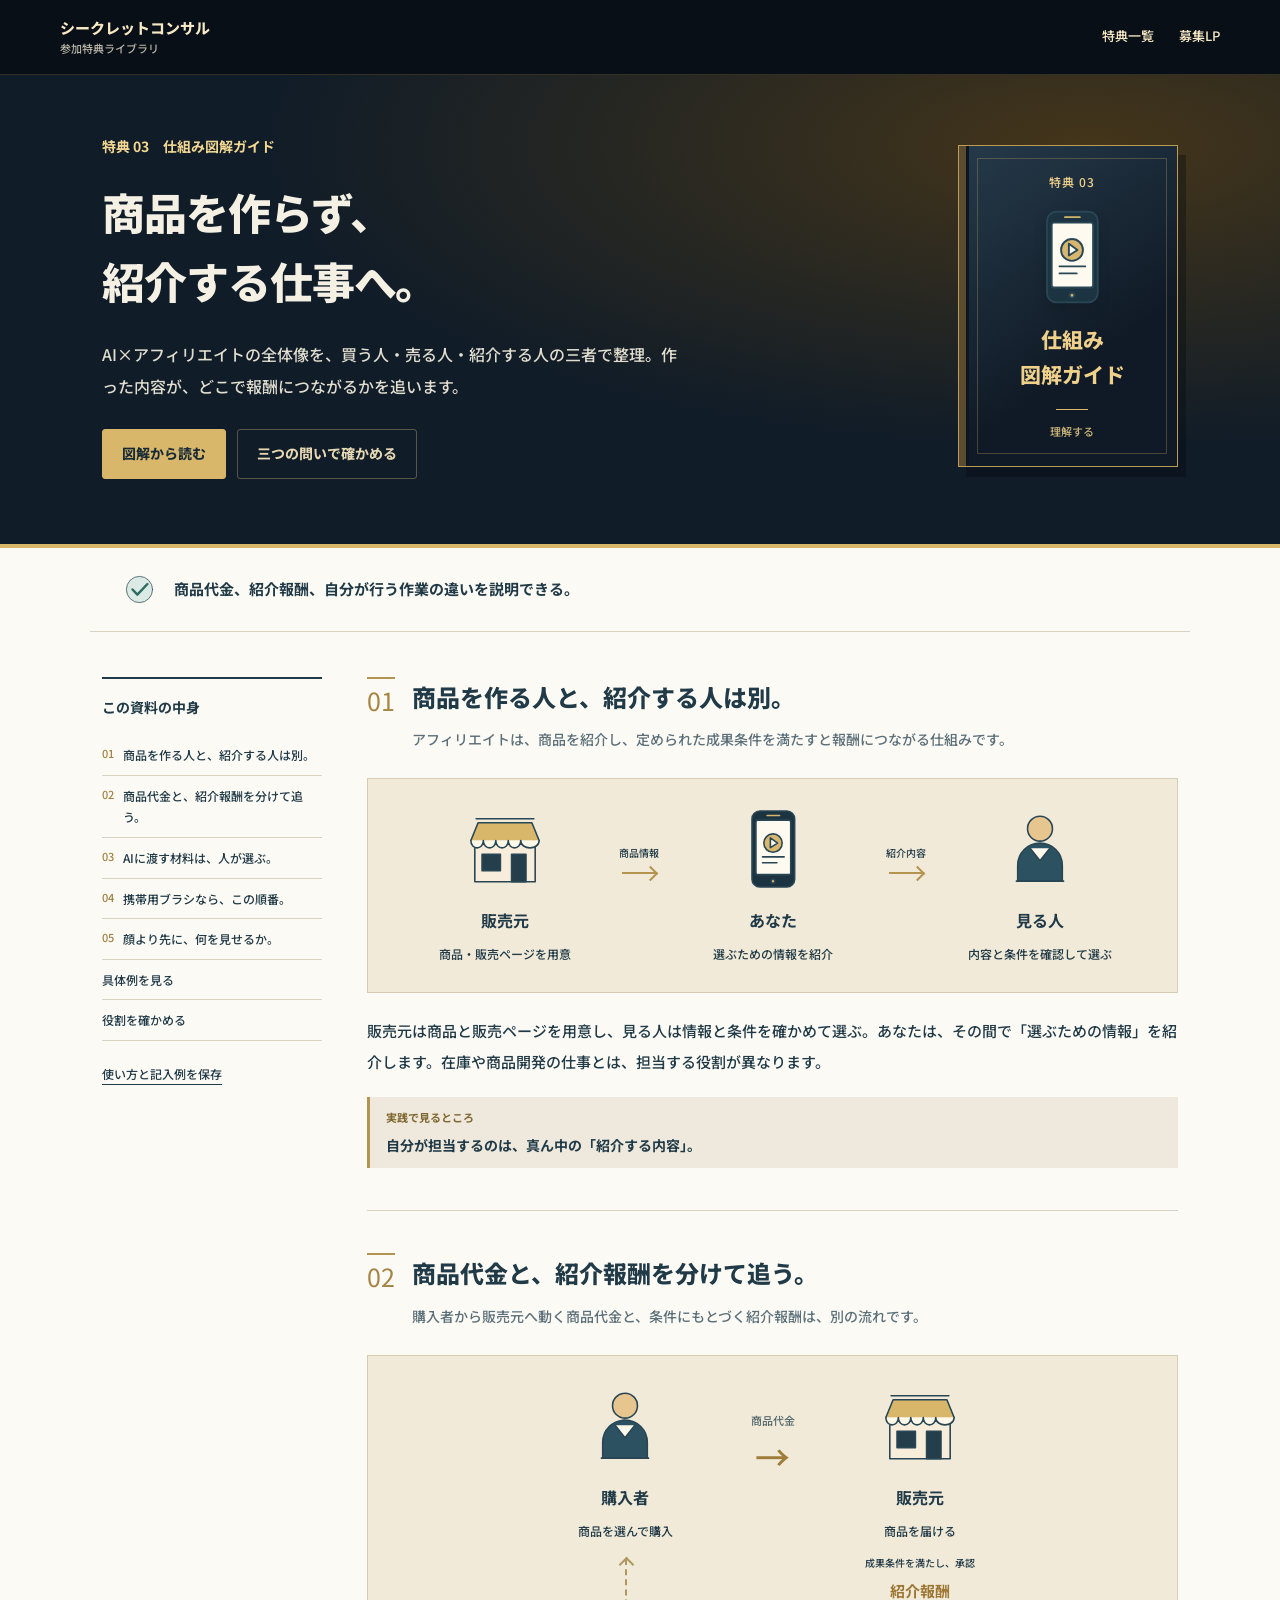
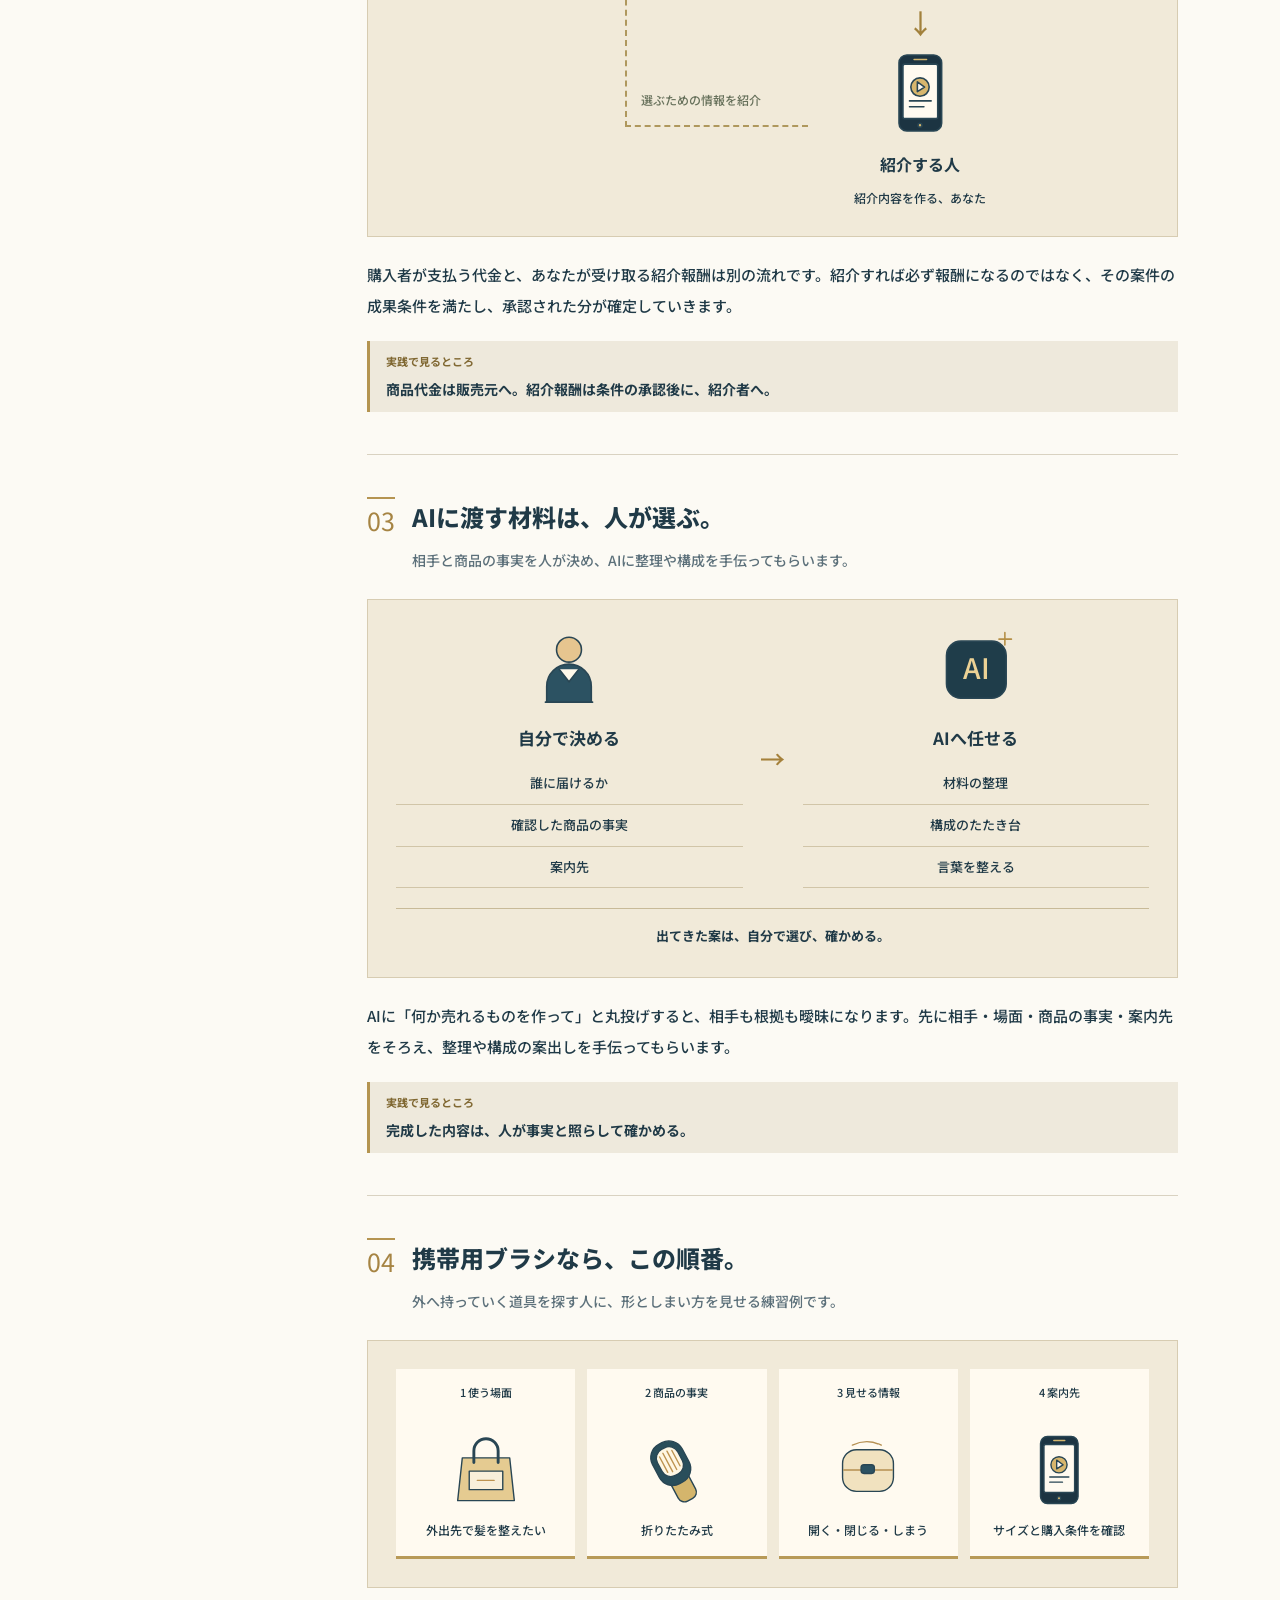
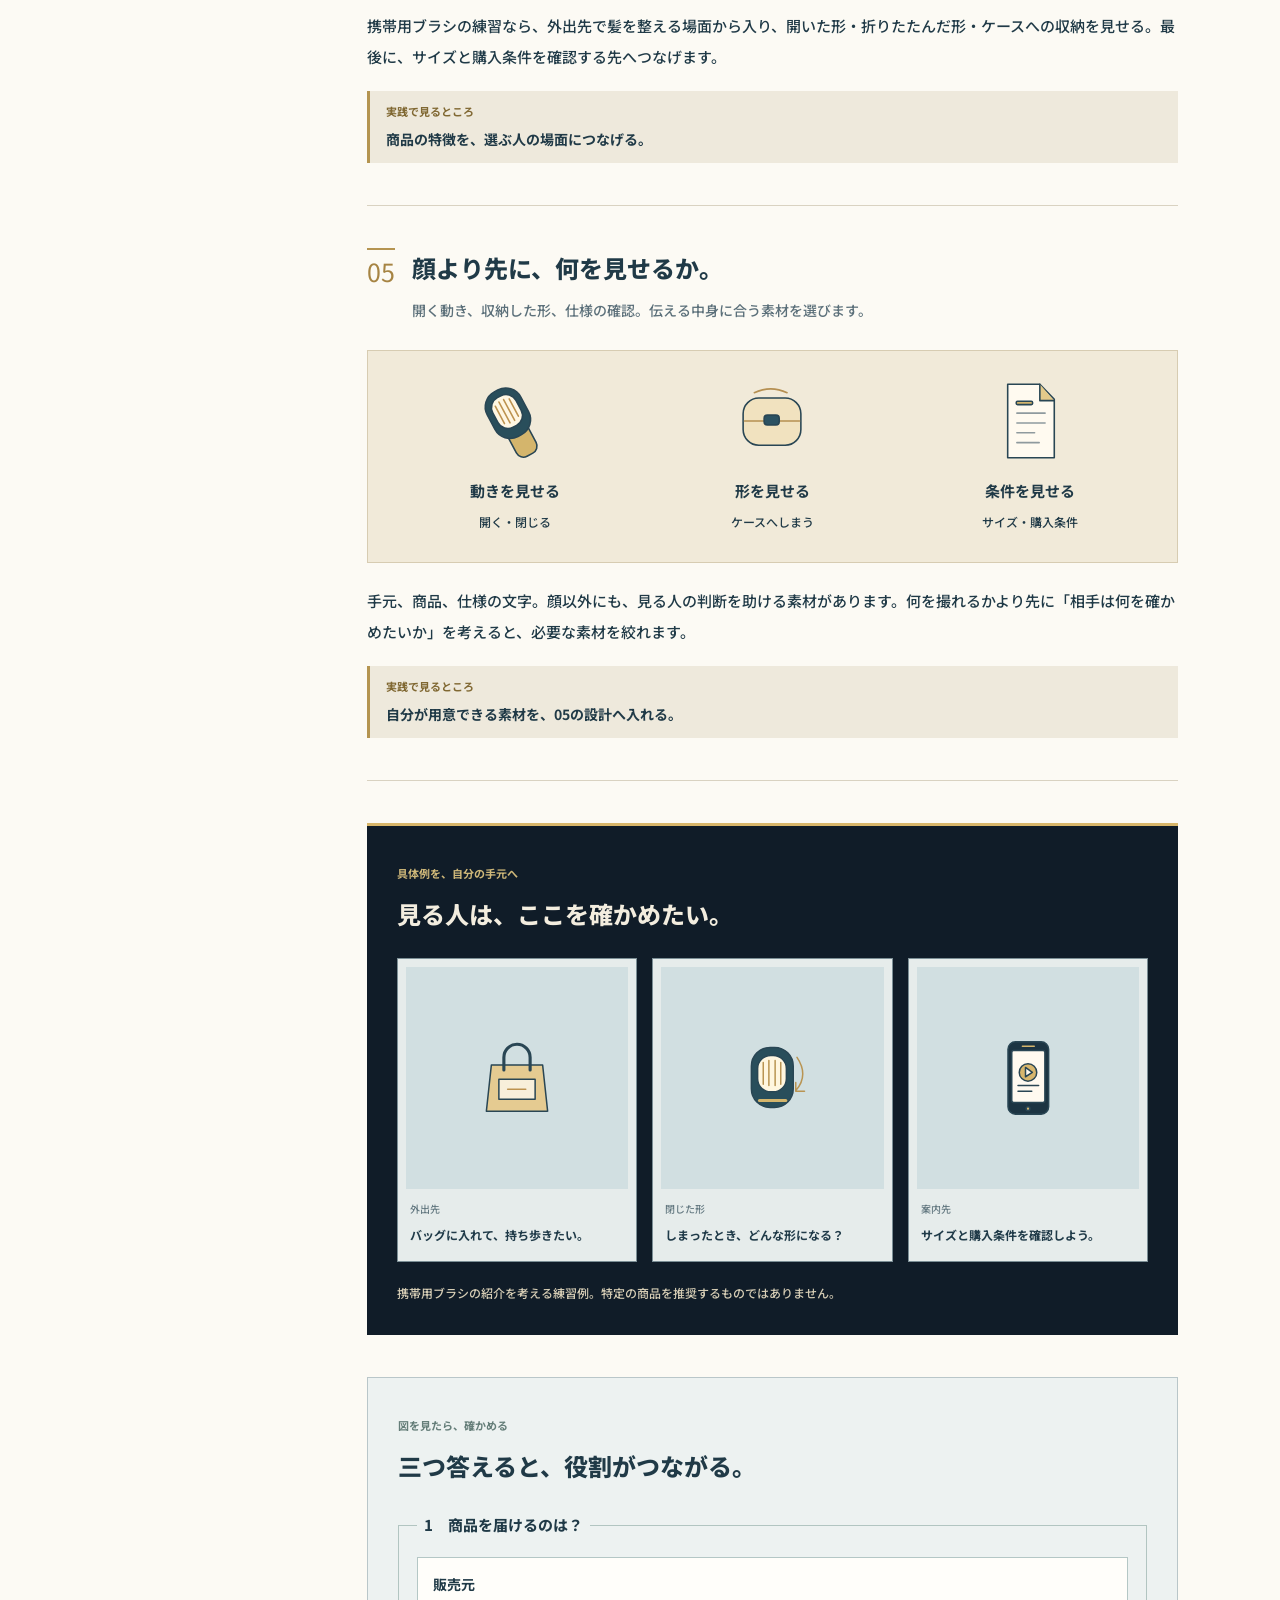
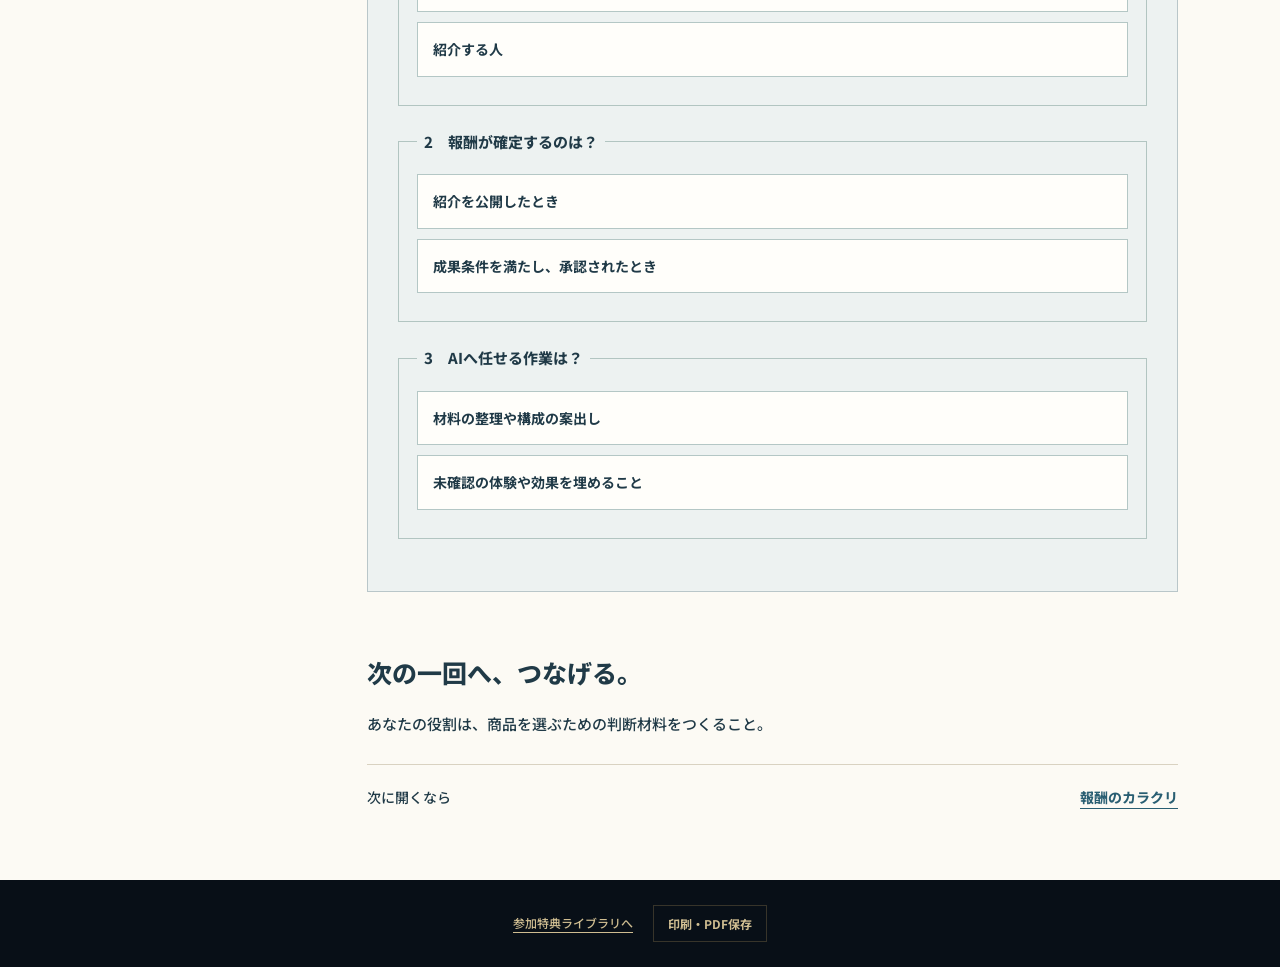
==== commit 68e6aa39: "Build illustrated bonus library with practical worksheets" ====
--- a/03.html
+++ b/03.html
@@ -1 +1 @@
-<!doctype html><html lang="ja"><head><meta charset="utf-8"><meta name="robots" content="noindex"><meta name="viewport" content="width=device-width,initial-scale=1"><link rel="icon" href="data:,"><title>稼ぎ方の常識を変える AI×〇〇</title><link rel="stylesheet" href="style.css"><link rel="stylesheet" href="finished.css?v=4d8e877507"></head><body class="library-page"><nav class="deliver-nav"><a href="lp.html">募集LP</a><a href="bonuses.html">10大特典</a></nav><main class="single-sheet"><header><p>仕組み図解ガイド</p><h1>稼ぎ方の常識を変える AI×〇〇</h1></header><a href="完成イメージ/03.png" target="_blank"><img src="完成イメージ/03.png" alt="稼ぎ方の常識を変える AI×〇〇" width="1080" height="1440"></a><div class="single-actions"><a href="bonuses.html">10大特典へ戻る</a></div></main></body></html>+<!doctype html><html lang="ja"><head><meta charset="utf-8"><meta name="robots" content="noindex"><meta name="viewport" content="width=device-width,initial-scale=1"><link rel="icon" href="data:,"><title>稼ぎ方の常識を変える AI×〇〇｜参加特典</title><link rel="stylesheet" href="bonus.css?v=22f21c10d3"></head><body class="bonus-page" data-volume="03"><header class="bonus-nav"><a href="bonuses.html" class="bonus-brand">シークレットコンサル<span>参加特典ライブラリ</span></a><nav aria-label="ページ"><a href="bonuses.html">特典一覧</a><a href="lp.html">募集LP</a></nav></header><header class="bonus-hero"><div class="bonus-hero-inner"><div><p class="volume-label">特典 03　仕組み図解ガイド</p><h1>商品を作らず、<br>紹介する仕事へ。</h1><p class="bonus-lead">AI×アフィリエイトの全体像を、買う人・売る人・紹介する人の三者で整理。作った内容が、どこで報酬につながるかを追います。</p><div class="hero-buttons"><a class="primary" href="#lesson-1">図解から読む</a><a class="secondary" href="#practice">三つの問いで確かめる</a></div></div><div class="bonus-cover cover-03"><span>特典 03</span><svg class="object object-phone" viewBox="0 0 128 128" aria-hidden="true" fill="none" stroke="#294654" stroke-width="2.4" stroke-linecap="round" stroke-linejoin="round"><rect x="32" y="6" width="65" height="116" rx="12" fill="#1c3442"/><rect x="38" y="20" width="53" height="83" rx="3" fill="#fffaf0"/><path d="M55 13h19" stroke="#d4b56c"/><path d="M48 76h33m-33 9h22"/><circle cx="64" cy="55" r="14" fill="#d7b66d"/><path d="M60 47l11 8-11 7z" fill="#fffaf0"/><circle cx="64" cy="113" r="3" fill="#d4b56c"/></svg><strong>仕組み<br>図解ガイド</strong><div class="cover-rule"></div><small>理解する</small></div></div></header><div class="gain-strip"><svg class="object object-check" viewBox="0 0 128 128" aria-hidden="true" fill="none" stroke="#294654" stroke-width="2.4" stroke-linecap="round" stroke-linejoin="round"><circle cx="64" cy="64" r="43" fill="#dceae6"/><path d="M41 64l16 17 33-35" stroke="#2d6c60" stroke-width="8"/></svg><p>商品代金、紹介報酬、自分が行う作業の違いを説明できる。</p></div><main class="bonus-layout"><aside class="bonus-aside"><nav aria-label="この資料の目次"><strong>この資料の中身</strong><a href="#lesson-1"><span>01</span>商品を作る人と、紹介する人は別。</a><a href="#lesson-2"><span>02</span>商品代金と、紹介報酬を分けて追う。</a><a href="#lesson-3"><span>03</span>AIに渡す材料は、人が選ぶ。</a><a href="#lesson-4"><span>04</span>携帯用ブラシなら、この順番。</a><a href="#lesson-5"><span>05</span>顔より先に、何を見せるか。</a><a href="#example">具体例を見る</a><a href="#practice">役割を確かめる</a></nav><a class="download-link" href="downloads/03_使い方と記入例.txt" download>使い方と記入例を保存</a></aside><article><section class="lesson" id="lesson-1"><header class="lesson-heading"><span>01</span><div><h2>商品を作る人と、紹介する人は別。</h2><p>アフィリエイトは、商品を紹介し、定められた成果条件を満たすと報酬につながる仕組みです。</p></div></header><figure class="lesson-figure figure-actors" aria-label="商品を作る人と、紹介する人は別。"><div class="visual-flow actors"><div class="actor"><svg class="object object-store" viewBox="0 0 128 128" aria-hidden="true" fill="none" stroke="#294654" stroke-width="2.4" stroke-linecap="round" stroke-linejoin="round"><path d="M18 56h92v58H18z" fill="#f7edda"/><path d="M12 51l11-27h82l11 27" fill="#d8b76b"/><path d="M12 51c0 15 19 15 19 0 0 15 19 15 19 0 0 15 19 15 19 0 0 15 19 15 19 0 0 15 28 15 28 0" fill="#fff9e9"/><path d="M29 72h28v25H29zm45 0h22v42H74z" fill="#243e4b"/><path d="M20 18h88"/></svg><strong>販売元</strong><span>商品・販売ページを用意</span></div><div class="flow-arrow"><small>商品情報</small><i></i></div><div class="actor"><svg class="object object-phone" viewBox="0 0 128 128" aria-hidden="true" fill="none" stroke="#294654" stroke-width="2.4" stroke-linecap="round" stroke-linejoin="round"><rect x="32" y="6" width="65" height="116" rx="12" fill="#1c3442"/><rect x="38" y="20" width="53" height="83" rx="3" fill="#fffaf0"/><path d="M55 13h19" stroke="#d4b56c"/><path d="M48 76h33m-33 9h22"/><circle cx="64" cy="55" r="14" fill="#d7b66d"/><path d="M60 47l11 8-11 7z" fill="#fffaf0"/><circle cx="64" cy="113" r="3" fill="#d4b56c"/></svg><strong>あなた</strong><span>選ぶための情報を紹介</span></div><div class="flow-arrow"><small>紹介内容</small><i></i></div><div class="actor"><svg class="object object-person" viewBox="0 0 128 128" aria-hidden="true" fill="none" stroke="#294654" stroke-width="2.4" stroke-linecap="round" stroke-linejoin="round"><circle cx="64" cy="33" r="19" fill="#e6c58f"/><path d="M30 113V89a34 34 0 0168 0v24" fill="#2c5262"/><path d="M49 63l15 19 15-19" fill="#fff9eb"/><path d="M28 113h72"/></svg><strong>見る人</strong><span>内容と条件を確認して選ぶ</span></div></div></figure><p class="lesson-explain">販売元は商品と販売ページを用意し、見る人は情報と条件を確かめて選ぶ。あなたは、その間で「選ぶための情報」を紹介します。在庫や商品開発の仕事とは、担当する役割が異なります。</p><p class="lesson-action"><span>実践で見るところ</span><strong>自分が担当するのは、真ん中の「紹介する内容」。</strong></p></section><section class="lesson" id="lesson-2"><header class="lesson-heading"><span>02</span><div><h2>商品代金と、紹介報酬を分けて追う。</h2><p>購入者から販売元へ動く商品代金と、条件にもとづく紹介報酬は、別の流れです。</p></div></header><figure class="lesson-figure figure-money" aria-label="商品代金と、紹介報酬を分けて追う。"><div class="money-network"><div class="network-buyer"><div class="actor"><svg class="object object-person" viewBox="0 0 128 128" aria-hidden="true" fill="none" stroke="#294654" stroke-width="2.4" stroke-linecap="round" stroke-linejoin="round"><circle cx="64" cy="33" r="19" fill="#e6c58f"/><path d="M30 113V89a34 34 0 0168 0v24" fill="#2c5262"/><path d="M49 63l15 19 15-19" fill="#fff9eb"/><path d="M28 113h72"/></svg><strong>購入者</strong><span>商品を選んで購入</span></div></div><div class="network-price"><span>商品代金</span><i>→</i></div><div class="network-seller"><div class="actor"><svg class="object object-store" viewBox="0 0 128 128" aria-hidden="true" fill="none" stroke="#294654" stroke-width="2.4" stroke-linecap="round" stroke-linejoin="round"><path d="M18 56h92v58H18z" fill="#f7edda"/><path d="M12 51l11-27h82l11 27" fill="#d8b76b"/><path d="M12 51c0 15 19 15 19 0 0 15 19 15 19 0 0 15 19 15 19 0 0 15 19 15 19 0 0 15 28 15 28 0" fill="#fff9e9"/><path d="M29 72h28v25H29zm45 0h22v42H74z" fill="#243e4b"/><path d="M20 18h88"/></svg><strong>販売元</strong><span>商品を届ける</span></div></div><div class="network-commission"><span>成果条件を満たし、承認</span><strong>紹介報酬</strong><i>↓</i></div><div class="network-referrer"><div class="actor"><svg class="object object-phone" viewBox="0 0 128 128" aria-hidden="true" fill="none" stroke="#294654" stroke-width="2.4" stroke-linecap="round" stroke-linejoin="round"><rect x="32" y="6" width="65" height="116" rx="12" fill="#1c3442"/><rect x="38" y="20" width="53" height="83" rx="3" fill="#fffaf0"/><path d="M55 13h19" stroke="#d4b56c"/><path d="M48 76h33m-33 9h22"/><circle cx="64" cy="55" r="14" fill="#d7b66d"/><path d="M60 47l11 8-11 7z" fill="#fffaf0"/><circle cx="64" cy="113" r="3" fill="#d4b56c"/></svg><strong>紹介する人</strong><span>紹介内容を作る、あなた</span></div></div><div class="network-referral"><span>選ぶための情報を紹介</span></div></div></figure><p class="lesson-explain">購入者が支払う代金と、あなたが受け取る紹介報酬は別の流れです。紹介すれば必ず報酬になるのではなく、その案件の成果条件を満たし、承認された分が確定していきます。</p><p class="lesson-action"><span>実践で見るところ</span><strong>商品代金は販売元へ。紹介報酬は条件の承認後に、紹介者へ。</strong></p></section><section class="lesson" id="lesson-3"><header class="lesson-heading"><span>03</span><div><h2>AIに渡す材料は、人が選ぶ。</h2><p>相手と商品の事実を人が決め、AIに整理や構成を手伝ってもらいます。</p></div></header><figure class="lesson-figure figure-handoff" aria-label="AIに渡す材料は、人が選ぶ。"><div class="handoff"><div><svg class="object object-person" viewBox="0 0 128 128" aria-hidden="true" fill="none" stroke="#294654" stroke-width="2.4" stroke-linecap="round" stroke-linejoin="round"><circle cx="64" cy="33" r="19" fill="#e6c58f"/><path d="M30 113V89a34 34 0 0168 0v24" fill="#2c5262"/><path d="M49 63l15 19 15-19" fill="#fff9eb"/><path d="M28 113h72"/></svg><h4>自分で決める</h4><p>誰に届けるか</p><p>確認した商品の事実</p><p>案内先</p></div><span class="handoff-arrow">→</span><div><svg class="object object-spark" viewBox="0 0 128 128" aria-hidden="true" fill="none" stroke="#294654" stroke-width="2.4" stroke-linecap="round" stroke-linejoin="round"><rect x="19" y="20" width="91" height="87" rx="22" fill="#1f3d4a"/><text x="64" y="78" text-anchor="middle" font-family="sans-serif" font-size="43" fill="#ecd295" stroke="none">AI</text><path d="M108 7v19m-9-9h19" stroke="#b48e45"/></svg><h4>AIへ任せる</h4><p>材料の整理</p><p>構成のたたき台</p><p>言葉を整える</p></div></div><div class="diagram-end">出てきた案は、自分で選び、確かめる。</div></figure><p class="lesson-explain">AIに「何か売れるものを作って」と丸投げすると、相手も根拠も曖昧になります。先に相手・場面・商品の事実・案内先をそろえ、整理や構成の案出しを手伝ってもらいます。</p><p class="lesson-action"><span>実践で見るところ</span><strong>完成した内容は、人が事実と照らして確かめる。</strong></p></section><section class="lesson" id="lesson-4"><header class="lesson-heading"><span>04</span><div><h2>携帯用ブラシなら、この順番。</h2><p>外へ持っていく道具を探す人に、形としまい方を見せる練習例です。</p></div></header><figure class="lesson-figure figure-story" aria-label="携帯用ブラシなら、この順番。"><div class="storyboard"><div class="story-frame"><span>1 使う場面</span><svg class="object object-bag" viewBox="0 0 128 128" aria-hidden="true" fill="none" stroke="#294654" stroke-width="2.4" stroke-linecap="round" stroke-linejoin="round"><path d="M23 43h82l8 74H15z" fill="#e5cb91"/><path d="M43 51V31a21 21 0 0142 0v20" stroke-width="5"/><path d="M35 66h58v32H35z" fill="#f8efda"/><path d="M49 82h29" stroke="#bd9350"/></svg><p>外出先で髪を整えたい</p></div><div class="story-frame"><span>2 商品の事実</span><svg class="object object-brush" viewBox="0 0 128 128" aria-hidden="true" fill="none" stroke="#294654" stroke-width="2.4" stroke-linecap="round" stroke-linejoin="round"><g transform="rotate(-28 64 64)"><rect x="43" y="70" width="34" height="50" rx="12" fill="#d4b56c"/><rect x="31" y="10" width="58" height="77" rx="26" fill="#294e5b"/><rect x="40" y="20" width="40" height="51" rx="17" fill="#fff7e3"/><path d="M48 30v30m8-33v36m8-36v36m8-33v30" stroke="#bd9350"/></g></svg><p>折りたたみ式</p></div><div class="story-frame"><span>3 見せる情報</span><svg class="object object-case" viewBox="0 0 128 128" aria-hidden="true" fill="none" stroke="#294654" stroke-width="2.4" stroke-linecap="round" stroke-linejoin="round"><rect x="20" y="29" width="88" height="72" rx="24" fill="#f1e2bf"/><path d="M22 64h84" stroke="#b69052"/><rect x="52" y="55" width="23" height="15" rx="5" fill="#2c5262"/><path d="M37 21q25-12 50 0" stroke="#b69052"/></svg><p>開く・閉じる・しまう</p></div><div class="story-frame"><span>4 案内先</span><svg class="object object-phone" viewBox="0 0 128 128" aria-hidden="true" fill="none" stroke="#294654" stroke-width="2.4" stroke-linecap="round" stroke-linejoin="round"><rect x="32" y="6" width="65" height="116" rx="12" fill="#1c3442"/><rect x="38" y="20" width="53" height="83" rx="3" fill="#fffaf0"/><path d="M55 13h19" stroke="#d4b56c"/><path d="M48 76h33m-33 9h22"/><circle cx="64" cy="55" r="14" fill="#d7b66d"/><path d="M60 47l11 8-11 7z" fill="#fffaf0"/><circle cx="64" cy="113" r="3" fill="#d4b56c"/></svg><p>サイズと購入条件を確認</p></div></div></figure><p class="lesson-explain">携帯用ブラシの練習なら、外出先で髪を整える場面から入り、開いた形・折りたたんだ形・ケースへの収納を見せる。最後に、サイズと購入条件を確認する先へつなげます。</p><p class="lesson-action"><span>実践で見るところ</span><strong>商品の特徴を、選ぶ人の場面につなげる。</strong></p></section><section class="lesson" id="lesson-5"><header class="lesson-heading"><span>05</span><div><h2>顔より先に、何を見せるか。</h2><p>開く動き、収納した形、仕様の確認。伝える中身に合う素材を選びます。</p></div></header><figure class="lesson-figure figure-showcase" aria-label="顔より先に、何を見せるか。"><div class="showcase"><div><svg class="object object-brush" viewBox="0 0 128 128" aria-hidden="true" fill="none" stroke="#294654" stroke-width="2.4" stroke-linecap="round" stroke-linejoin="round"><g transform="rotate(-28 64 64)"><rect x="43" y="70" width="34" height="50" rx="12" fill="#d4b56c"/><rect x="31" y="10" width="58" height="77" rx="26" fill="#294e5b"/><rect x="40" y="20" width="40" height="51" rx="17" fill="#fff7e3"/><path d="M48 30v30m8-33v36m8-36v36m8-33v30" stroke="#bd9350"/></g></svg><strong>動きを見せる</strong><span>開く・閉じる</span></div><div><svg class="object object-case" viewBox="0 0 128 128" aria-hidden="true" fill="none" stroke="#294654" stroke-width="2.4" stroke-linecap="round" stroke-linejoin="round"><rect x="20" y="29" width="88" height="72" rx="24" fill="#f1e2bf"/><path d="M22 64h84" stroke="#b69052"/><rect x="52" y="55" width="23" height="15" rx="5" fill="#2c5262"/><path d="M37 21q25-12 50 0" stroke="#b69052"/></svg><strong>形を見せる</strong><span>ケースへしまう</span></div><div><svg class="object object-document" viewBox="0 0 128 128" aria-hidden="true" fill="none" stroke="#294654" stroke-width="2.4" stroke-linecap="round" stroke-linejoin="round"><path d="M30 8h49l22 23v89H30z" fill="#fffaf0"/><path d="M79 8v25h22" fill="#e4ca8a"/><path d="M44 52h43m-43 15h43m-43 15h27m-27 15h34" stroke="#8f9a9e"/><rect x="43" y="34" width="25" height="5" rx="2" fill="#d4b56c"/></svg><strong>条件を見せる</strong><span>サイズ・購入条件</span></div></div></figure><p class="lesson-explain">手元、商品、仕様の文字。顔以外にも、見る人の判断を助ける素材があります。何を撮れるかより先に「相手は何を確かめたいか」を考えると、必要な素材を絞れます。</p><p class="lesson-action"><span>実践で見るところ</span><strong>自分が用意できる素材を、05の設計へ入れる。</strong></p></section><section class="worked-example" id="example"><header><span>具体例を、自分の手元へ</span><h2>見る人は、ここを確かめたい。</h2></header><div class="post-screens"><div><div class="post-picture"><svg class="object object-bag" viewBox="0 0 128 128" aria-hidden="true" fill="none" stroke="#294654" stroke-width="2.4" stroke-linecap="round" stroke-linejoin="round"><path d="M23 43h82l8 74H15z" fill="#e5cb91"/><path d="M43 51V31a21 21 0 0142 0v20" stroke-width="5"/><path d="M35 66h58v32H35z" fill="#f8efda"/><path d="M49 82h29" stroke="#bd9350"/></svg></div><span>外出先</span><strong>バッグに入れて、持ち歩きたい。</strong></div><div><div class="post-picture"><svg class="object object-folded" viewBox="0 0 128 128" aria-hidden="true" fill="none" stroke="#294654" stroke-width="2.4" stroke-linecap="round" stroke-linejoin="round"><rect x="31" y="15" width="67" height="96" rx="30" fill="#294e5b"/><rect x="41" y="28" width="46" height="58" rx="21" fill="#fff6df"/><path d="M50 39v35m9-38v40m10-40v40m9-37v35" stroke="#b99452"/><path d="M44 100h42" stroke="#d4b56c" stroke-width="5"/><path d="M104 31q19 28-1 52m-1-12v14h14" stroke="#b99452"/></svg></div><span>閉じた形</span><strong>しまったとき、どんな形になる？</strong></div><div><div class="post-picture"><svg class="object object-phone" viewBox="0 0 128 128" aria-hidden="true" fill="none" stroke="#294654" stroke-width="2.4" stroke-linecap="round" stroke-linejoin="round"><rect x="32" y="6" width="65" height="116" rx="12" fill="#1c3442"/><rect x="38" y="20" width="53" height="83" rx="3" fill="#fffaf0"/><path d="M55 13h19" stroke="#d4b56c"/><path d="M48 76h33m-33 9h22"/><circle cx="64" cy="55" r="14" fill="#d7b66d"/><path d="M60 47l11 8-11 7z" fill="#fffaf0"/><circle cx="64" cy="113" r="3" fill="#d4b56c"/></svg></div><span>案内先</span><strong>サイズと購入条件を確認しよう。</strong></div></div><p class="example-note">携帯用ブラシの紹介を考える練習例。特定の商品を推奨するものではありません。</p></section><section class="practice" id="practice"><header><span>図を見たら、確かめる</span><h2>三つ答えると、役割がつながる。</h2></header><div class="knowledge-check"><fieldset><legend>1　商品を届けるのは？</legend><button type="button" data-quiz-answer="true" data-feedback="商品と販売ページを用意するのは販売元。紹介する人は、選ぶための情報を伝えます。">販売元</button><button type="button" data-quiz-answer="false" data-feedback="紹介する人の主な役割は、商品の判断材料を伝えることです。">紹介する人</button><p class="quiz-feedback" aria-live="polite"></p></fieldset><fieldset><legend>2　報酬が確定するのは？</legend><button type="button" data-quiz-answer="false" data-feedback="公開だけで確定するわけではありません。案件の成果条件と承認を確認します。">紹介を公開したとき</button><button type="button" data-quiz-answer="true" data-feedback="発生・確定・入金を分けて見ると、お金の流れを追いやすくなります。">成果条件を満たし、承認されたとき</button><p class="quiz-feedback" aria-live="polite"></p></fieldset><fieldset><legend>3　AIへ任せる作業は？</legend><button type="button" data-quiz-answer="true" data-feedback="相手と商品の事実をそろえたうえで、整理や案出しを手伝ってもらいます。">材料の整理や構成の案出し</button><button type="button" data-quiz-answer="false" data-feedback="未確認のことは想像で埋めず、確認する項目へ残します。">未確認の体験や効果を埋めること</button><p class="quiz-feedback" aria-live="polite"></p></fieldset></div></section><section class="lesson-finish"><h2>次の一回へ、つなげる。</h2><p>あなたの役割は、商品を選ぶための判断材料をつくること。</p><div class="next-guide"><span>次に開くなら</span><a class="text-link" href="04.html">報酬のカラクリ</a></div></section></article></main><footer class="bonus-footer"><a href="bonuses.html">参加特典ライブラリへ</a><button type="button" data-print>印刷・PDF保存</button></footer><script src="bonus-data.js?v=03186ffb53"></script><script src="bonus.js?v=e634a9c1c7"></script></body></html>
--- a/bonus.css
+++ b/bonus.css
@@ -0,0 +1,23 @@
+@font-face{font-family:"Bonus Sans";src:url("assets/fonts/BonusSans-v15.woff2") format("woff2");font-style:normal;font-weight:100 900;font-display:swap}
+:root{--ink:#203a47;--navy:#101c28;--deep:#080f17;--gold:#d8b66a;--bright:#f2d792;--paper:#fcfaf4;--soft:#f0e9d9;--line:#d9d2c1;--muted:#5c707a;--blue:#dfe9ed;--green:#286b5b}
+*{box-sizing:border-box}html{scroll-behavior:smooth;scroll-padding-top:92px}body{margin:0;background:var(--paper);color:var(--ink);font:500 16px/1.9 "Bonus Sans","Yu Gothic",Meiryo,sans-serif}button,input,textarea,select,svg text{font-family:inherit}a{color:inherit}a,button{-webkit-tap-highlight-color:transparent}button{cursor:pointer}button,input,textarea{font-size:inherit}button{font-weight:700}button:focus-visible,a:focus-visible,input:focus-visible,textarea:focus-visible{outline:3px solid #40819a;outline-offset:4px}img,svg{max-width:100%}h1,h2,h3,h4,p,figure{margin:0}h1,h2,h3,h4{line-height:1.6}h1{font-size:43px;letter-spacing:-.025em;line-height:1.6;font-weight:850}h2{font-size:27px;line-height:1.65;font-weight:800}h3{font-size:19px;font-weight:800}h4{font-size:17px}button:disabled{opacity:.5;cursor:default}[hidden]{display:none!important}.object{display:block;width:84px;height:84px;flex:none}.bonus-nav{position:sticky;top:0;z-index:15;display:flex;justify-content:space-between;align-items:center;gap:15px;background:var(--deep);color:#f8e9c5;padding:16px max(24px,calc((100vw - 1160px)/2));border-bottom:1px solid #b5965640}.bonus-brand{font-size:15px;font-weight:800;text-decoration:none;line-height:1.6}.bonus-brand span{display:block;color:#b9b5a7;font-size:11px;font-weight:500}.bonus-nav nav{display:flex;gap:25px;font-size:13px;white-space:nowrap}.bonus-nav nav a{text-decoration:none}.bonus-nav nav a:hover{color:#fff}.primary,.secondary,.quiet{display:inline-flex;justify-content:center;align-items:center;min-height:46px;padding:12px 19px;border:1px solid var(--gold);text-decoration:none;font-weight:750;font-size:14px;line-height:1.7;border-radius:3px}.primary{background:var(--gold);color:#172b37}.secondary{background:transparent;color:inherit;border-color:#8899a070}.quiet{background:transparent;border-color:transparent;color:var(--muted);text-decoration:underline;font-size:12px;padding-inline:10px}.primary:hover{background:#e5c780}.secondary:hover{background:#93a9ad18}.text-link{font-weight:750;color:#295e72;text-underline-offset:5px}.hero-buttons{display:flex;flex-wrap:wrap;gap:11px;margin-top:27px}.bonus-hero{background:radial-gradient(ellipse at 85% 15%,#44351a 0,transparent 54%),var(--navy);color:#f5f0e4;border-bottom:4px solid var(--gold)}.bonus-hero-inner{display:grid;grid-template-columns:minmax(0,1fr) 220px;gap:75px;max-width:1140px;padding:58px 32px 65px;margin:auto;align-items:center}.volume-label{color:var(--bright);font-size:14px;font-weight:700;margin-bottom:18px}.bonus-lead{color:#e1ddcf;line-height:2;font-size:16px;max-width:36em;margin-top:23px}.bonus-hero .secondary{border-color:#d7bf855c;color:#e7d8b4}.bonus-cover{position:relative;display:flex;flex-direction:column;justify-content:center;align-items:center;background:linear-gradient(145deg,#263a4a,#101a26 65%);color:#f0d18b;border:1px solid #bd9c55;padding:25px 22px 24px 30px;text-align:center;aspect-ratio:3/4;box-shadow:8px 10px 0 #03080d55,inset 7px 0 0 #5b4c2f,inset 10px 0 0 #0c1620;overflow:hidden}.bonus-cover:after{content:"";position:absolute;inset:12px 10px 12px 18px;border:1px solid #bfa65c50;pointer-events:none}.bonus-cover>span{font-size:12px;display:block;letter-spacing:.1em;margin-bottom:14px}.bonus-cover .object{width:100px;height:100px;margin:0 auto 15px;filter:drop-shadow(0 6px 6px #0002)}.bonus-cover>strong{font-size:21px;line-height:1.65;font-weight:800}.cover-rule{width:32px;height:1px;background:var(--gold);margin:17px 0 11px}.bonus-cover small{font-size:11px;color:#c9b579}.cover-04,.cover-10{background:linear-gradient(145deg,#423924,#171b22 70%)}.cover-05,.cover-09{background:linear-gradient(145deg,#20454c,#10242c 70%)}.cover-07{background:linear-gradient(145deg,#3f3644,#18222f 70%)}.gain-strip{max-width:1100px;margin:0 auto;display:flex;gap:15px;align-items:center;padding:22px 30px;border-bottom:1px solid var(--line)}.gain-strip .object{width:39px;height:39px}.gain-strip p{font-size:15px;font-weight:700}.bonus-layout{max-width:1140px;margin:0 auto;display:grid;grid-template-columns:220px minmax(0,1fr);gap:45px;padding:45px 32px 65px}.bonus-aside{align-self:start;position:sticky;top:107px;font-size:12px}.bonus-aside nav{border-top:2px solid var(--ink);padding-top:15px}.bonus-aside nav>strong{font-size:14px;display:block;margin-bottom:15px}.bonus-aside nav>a{display:flex;gap:9px;text-decoration:none;padding:9px 0;border-bottom:1px solid var(--line);line-height:1.8}.bonus-aside nav>a:hover{color:#a77a2e}.bonus-aside nav>a>span{color:#a28245;flex:none;font-size:11px}.download-link{display:block;text-underline-offset:5px;font-size:12px;margin-top:22px}.bonus-layout article{min-width:0}.lesson{padding-bottom:42px;margin-bottom:42px;border-bottom:1px solid var(--line)}.lesson-heading{display:flex;gap:17px;align-items:flex-start;margin-bottom:25px}.lesson-heading>span{display:block;color:#a68443;border-top:2px solid #b59451;font-size:25px;font-weight:400;padding-top:3px;line-height:1.5;flex:none}.lesson-heading h2{font-size:24px}.lesson-heading p{font-size:14px;line-height:1.95;margin-top:10px;color:var(--muted)}.lesson-figure{position:relative;border:1px solid #d7ccb2;background:#f1ead9;padding:28px;margin:0 0 23px;overflow:hidden}.lesson-explain{font-size:15px;line-height:2.05}.lesson-action{display:flex;flex-direction:column;gap:4px;border-left:3px solid #b49450;padding:10px 16px;margin-top:19px;background:#eee9dc}.lesson-action>span{color:#806832;font-size:11px;font-weight:700}.lesson-action strong{font-size:14px;line-height:1.9}.visual-flow{display:flex;align-items:center;justify-content:center;gap:8px}.actor{text-align:center;flex:1;min-width:0}.actor .object{margin:0 auto 14px}.actor strong{display:block;font-size:16px}.actor>span{display:block;font-size:12px;line-height:1.8;margin-top:7px}.flow-arrow{flex:0 0 34px;position:relative;align-self:center;margin-top:-26px}.flow-arrow small{position:absolute;bottom:12px;font-size:10px;left:50%;transform:translateX(-50%);white-space:nowrap}.flow-arrow i{height:2px;background:#b49450;display:block;position:relative;width:100%}.flow-arrow i:after{content:"";position:absolute;right:0;top:-4px;width:9px;height:9px;border-top:2px solid #b49450;border-right:2px solid #b49450;transform:rotate(45deg)}.translate,.compass,.showcase{display:grid;grid-template-columns:repeat(3,minmax(0,1fr));gap:19px;text-align:center}.translate .object,.compass .object,.showcase .object{margin:0 auto 14px}.translate span,.compass span,.showcase span{display:block;font-size:12px}.translate strong,.compass strong,.showcase strong{display:block;font-size:15px;line-height:1.9}.translate i{display:block;color:#9c7c41;font-style:normal;margin:8px}.compass{grid-template-columns:repeat(2,minmax(0,1fr));gap:25px}.compass span{color:#87703e;font-weight:700}.showcase strong{margin-bottom:6px}.branch{display:grid;gap:12px}.branch a{display:grid;grid-template-columns:minmax(0,1fr) 1fr;gap:6px 20px;align-items:center;text-decoration:none;background:#fcfaf3;padding:13px 17px;border:1px solid #d3c5a4}.branch a>div{display:flex;align-items:center;gap:12px;grid-row:1/3}.branch .object{width:45px;height:45px}.branch span{font-size:13px}.branch strong{font-size:15px}.branch small{color:#876c37;font-size:11px}.handoff{display:grid;grid-template-columns:1fr 30px 1fr;gap:15px;align-items:center;text-align:center}.handoff .object{margin:0 auto 12px}.handoff h4{margin-bottom:12px}.handoff p{font-size:13px;border-bottom:1px solid #d1c5a8;padding:8px 0}.handoff-arrow{font-size:25px;color:#a5813b}.diagram-end{border-top:1px solid #c8ba98;text-align:center;margin-top:20px;padding-top:15px;font-size:13px;font-weight:700}.money-top{display:flex;align-items:center;justify-content:center;gap:15px}.money-top>.actor{max-width:180px}.money-top>.flow-arrow{flex-basis:80px}.commission-path{position:relative;width:75%;margin:20px 0 0 auto;padding-left:10%;text-align:center;border-left:1px dashed #b18a42}.commission-path>span{display:block;font-size:12px}.commission-path .object{width:45px;height:45px;margin:auto}.commission-path i{font-style:normal;color:#ac8538;display:block;line-height:1.5}.commission-path b{font-size:15px}.money-bottom{margin-top:8px}.money-bottom .object{width:70px;height:70px}.money-bottom .actor>span{font-size:12px}.ledger{max-width:450px;margin:auto}.ledger-start{text-align:center;display:flex;align-items:center;justify-content:center;gap:12px;padding-bottom:20px}.ledger-start .object{width:50px;height:50px}.ledger-start>span{font-size:12px}.ledger-start b{font-size:29px}.ledger b span{font-size:14px}.ledger-row,.ledger-total{display:flex;justify-content:space-between;align-items:center;gap:16px;padding:13px 0;border-top:1px solid #d1c4a7}.ledger-row>span,.ledger-total>span{font-size:12px}.ledger-row>b{font-size:22px;white-space:nowrap}.ledger-total>b{font-size:32px;white-space:nowrap}.ledger-total{border-top:2px solid #a78847;margin-top:10px}.confirmed{color:#205d50}.brush-sequence{display:grid;grid-template-columns:repeat(3,minmax(0,1fr));gap:20px;text-align:center}.brush-state .object{width:110px;height:110px;margin:0 auto 12px}.brush-state>span{display:block;font-size:10px;color:#968046}.brush-state b{display:block;font-size:15px;margin:6px 0}.brush-state small{display:block;font-size:12px}.stairway{display:flex;flex-direction:column;gap:9px}.stair{display:grid;grid-template-columns:27px 1fr auto;align-items:center;gap:12px;padding:11px 14px;border:1px solid #c2ae7c;background:#fffaf0;margin-left:calc(var(--step)*12px)}.stair>b{color:#a3813d;font-size:20px}.stair>span{font-size:15px;font-weight:700}.stair>small{font-size:10px;color:#806a3d}.calendar-title{display:flex;align-items:center;gap:15px;padding-bottom:19px;border-bottom:2px solid #ad8c48}.calendar-title .object{width:50px;height:50px}.calendar-title>b{font-size:17px}.calendar-title>span{font-size:12px;margin-left:auto}.calendar-title strong{font-size:22px}.calendar-row{display:grid;grid-template-columns:25px 44px 42px 1fr;gap:12px;align-items:center;padding:17px 0;border-bottom:1px solid #cfc1a4}.calendar-row>b{font-size:18px}.calendar-row>span{font-size:23px;font-weight:700}.calendar-row small{font-size:10px;margin-left:3px}.calendar-row>strong{font-size:14px}.calendar-row p{font-size:12px}.figure-note{font-size:11px;color:#6f725f;margin-top:15px;line-height:1.9}.pipeline{display:grid;grid-template-columns:1fr 110px 1fr;gap:15px;align-items:center;text-align:center}.pipeline-stage>.object{margin:13px auto}.pipeline-stage>span{font-size:11px}.pipeline-stage p{font-size:12px;margin-top:8px}.lock-gate .object{width:48px;height:48px;margin:0 auto 10px}.lock-gate b{font-size:12px;display:block}.market-zoom{padding:0}.zoom-wide{border:1px solid #b09864;padding:18px;background:#faf3e3}.zoom-wide>span,.zoom-middle>span{display:block;font-size:11px}.zoom-wide>b,.zoom-middle>b{display:block;font-size:21px}.zoom-middle{border:1px solid #b59b5d;background:#e8dfc4;padding:16px;margin:15px 0 0 28px}.zoom-close{display:flex;gap:18px;align-items:center;background:#1d3d4b;color:#f9f0d6;padding:18px;margin-top:15px}.zoom-close .object{width:80px;height:80px}.zoom-close span{font-size:10px;display:block;color:#e5c989}.zoom-close strong{font-size:20px}.zoom-close p{font-size:11px;margin-top:8px}.ratio-pair{display:grid;grid-template-columns:1fr 1fr;gap:20px;text-align:center}.ratio-sheet{padding:18px;background:#fffaf0;border:1px solid #d1c19c}.ratio-sheet>span{font-size:12px}.ratio-sheet>b{display:block;font-size:27px;margin:5px 0}.ratio-sheet b small{display:block;font-size:10px;font-weight:500}.ratio-sheet>p{font-size:13px}.ratio-sheet>strong{font-size:30px;color:#7e602a;display:block;margin-top:14px}.ratio-sheet strong small{font-size:15px}.dots{display:grid;grid-template-columns:repeat(10,1fr);gap:4px;max-width:150px;margin:17px auto 0}.dots i{display:block;aspect-ratio:1;background:#dce0da;border-radius:50%}.dots .filled{background:#225f6d}.ratio-answer{display:grid;grid-template-columns:1fr 1fr;gap:5px 20px;font-size:12px;text-align:center;margin-top:18px}.ratio-answer b{grid-column:1}.ratio-answer span{grid-column:2}.compare-visual{display:grid;grid-template-columns:1fr 1fr;gap:20px;text-align:center}.compare-visual>div{padding:18px 15px;border:1px solid #d1c2a0;background:#fdf9ed}.compare-visual>div+div{background:#e2ebe6;border-color:#9db7aa}.compare-visual>div>span{display:block;font-size:12px;font-weight:700;color:#5a665c}.compare-visual .object{margin:15px auto}.compare-visual p{font-size:14px;line-height:1.95;text-align:left}.paper-example{background:#fcfaf3;padding:22px 25px;box-shadow:3px 4px 0 #c4b88f55}.paper-head{display:flex;gap:13px;align-items:center;border-bottom:2px solid #b9a16b;padding-bottom:16px}.paper-head .object{width:40px;height:40px}.paper-head b{font-size:17px}.paper-example dl{margin:0;padding:13px 0;border-bottom:1px solid #d6ceb9}.paper-example dl:last-child{border-bottom:0;padding-bottom:0}.paper-example dt{font-size:11px;color:#887347;font-weight:700}.paper-example dd{margin:5px 0 0;font-size:14px;line-height:1.9}.storyboard{display:grid;grid-template-columns:repeat(4,minmax(0,1fr));gap:12px}.story-frame{background:#fffaf0;text-align:center;padding:14px 9px;border-bottom:3px solid #b89a58}.story-frame>span{font-size:11px;line-height:1.8;display:block;min-height:38px}.story-frame .object{width:74px;height:74px;margin:12px auto}.story-frame>p{font-size:12px;line-height:1.9}.persona-zoom{text-align:center}.persona-zoom>div{padding:15px;background:#fff9eb}.persona-zoom>div>span{display:block;font-size:11px;color:#8a7240}.persona-zoom>div>strong{display:block;font-size:21px}.persona-zoom>div>p{font-size:13px}.persona-zoom .object{display:inline-block;vertical-align:middle;width:65px;height:65px;margin:10px 7px 0}.persona-zoom i{display:block;font-size:23px;font-style:normal;line-height:1.8;color:#a2813c}.zoom-answer{font-size:14px;font-weight:700}.sorting{display:grid;grid-template-columns:1fr 1fr;gap:18px}.sorting>div{background:#e0e9df;padding:19px}.sorting>div+div{background:#e4e3dd;color:#6a706c}.sorting h4{font-size:15px;margin-bottom:14px}.sorting p{font-size:13px;padding:9px 0;border-top:1px solid #bac8b555}.check-paper>div{display:flex;gap:15px;align-items:center;padding:13px 0;border-bottom:1px solid #cbbc98}.check-paper>div:last-child{border-bottom:0}.check-paper span{color:#2d7762;font-size:22px}.check-paper p{font-size:14px}.package-materials{display:flex;gap:20px;text-align:center;justify-content:center}.package-materials>div{flex:1;min-width:0}.package-materials .object{margin:0 auto 13px}.package-materials strong{display:block;font-size:15px}.package-materials span{font-size:11px;display:block;margin-top:7px}.prompt-map{display:grid;grid-template-columns:1fr 1fr;gap:10px}.prompt-map>a{display:flex;gap:12px;align-items:center;padding:14px;background:#fffaf0;text-decoration:none;border:1px solid #d3c49e}.prompt-map>a>b{font-size:26px;color:#b18d40;font-weight:400}.prompt-map strong{font-size:14px;display:block}.prompt-map span{font-size:10px;display:block}.subtitle-screen{max-width:230px;min-height:175px;background:#193d4d;margin:auto;padding:20px;text-align:center;box-shadow:8px 8px 0 #c6bb9d}.subtitle-screen .object{margin:0 auto 12px;width:90px;height:90px}.subtitle-screen strong{color:#fff4d7;font-size:14px}.subtitle-tracks{max-width:420px;margin:30px auto 0}.subtitle-tracks>div{display:flex;gap:15px;padding:12px;border-bottom:1px solid #baa77a;font-size:12px;align-items:center}.subtitle-tracks>div>span{display:block;background:#e5dbc0;padding:8px;flex:1}.subtitle-tracks>p{font-size:12px;text-align:center;margin-top:15px}.wave{letter-spacing:.05em;color:#3d6670}.search-ladder{display:grid;gap:12px}.search-ladder>div{display:grid;grid-template-columns:43px 90px 1fr;align-items:center;gap:10px;background:#fffaf0;padding:15px}.search-ladder .object{width:40px;height:40px}.search-ladder span{font-size:11px}.search-ladder strong{font-size:13px}.funnel{display:flex;flex-direction:column;gap:10px;align-items:center}.funnel>div{display:grid;grid-template-columns:23px 1fr;gap:0 13px;width:calc(100% - var(--n)*28px);padding:13px 20px;background:#fcf8e9;border:1px solid #bfa46c}.funnel>div>span{grid-row:1/3;color:#a07b35;font-size:22px}.funnel>div>strong{font-size:15px}.funnel>div>p{font-size:11px}.comparison-rules{display:grid;grid-template-columns:1fr 1fr;gap:23px;text-align:center}.comparison-rules .object{margin:0 auto 10px;width:55px;height:55px}.comparison-rules strong{display:block;font-size:15px}.comparison-rules span{display:block;font-size:11px;margin-top:5px}.balance{display:flex;gap:12px;align-items:center;text-align:center;flex-wrap:wrap;justify-content:center}.balance>div{flex:1;min-width:110px}.balance span{display:block;font-size:11px}.balance strong{display:block;font-size:24px;white-space:nowrap}.balance strong small{font-size:11px}.balance>b{color:#b29251;font-size:20px}
+.worked-example{background:var(--navy);color:#f3eddf;padding:30px;margin-bottom:42px;border-top:3px solid var(--gold)}.worked-example header{margin-bottom:24px}.worked-example header>span,.practice header>span{font-size:11px;color:#cfb879;font-weight:700}.worked-example h2,.practice h2{font-size:24px;margin-top:8px}.example-note{font-size:12px;line-height:1.9;color:#d6cdb5;margin-top:20px}.case-observations>div{border-top:1px solid #be9b5044;padding:18px 0}.case-observations h3{color:var(--bright);font-size:17px}.case-observations p{font-size:13px;margin:8px 0}.case-observations strong{font-size:14px;color:#f4d99c}.worked-lines>div{display:grid;grid-template-columns:90px 1fr;gap:18px;border-top:1px solid #bfa15b44;padding:18px 0}.worked-lines b{color:#ecd392;font-size:13px}.worked-lines p{font-size:14px;line-height:1.9}.worked-lines.deliverables>div{grid-template-columns:60px 1fr}.worked-lines.hypothesis>div{grid-template-columns:120px 1fr}.post-screens{display:grid;grid-template-columns:repeat(3,minmax(0,1fr));gap:15px}.post-screens>div{border:1px solid #7b8e95;padding:8px;background:#e6eceb;color:#203b49}.post-picture{aspect-ratio:1;background:#d1dfe1;display:grid;place-items:center}.post-picture .object{width:80px;height:80px}.post-screens>div>span{display:block;font-size:10px;color:#637880;margin:10px 4px 6px}.post-screens>div>strong{font-size:12px;line-height:1.9;display:block;margin:0 4px 6px}.request-paper{white-space:normal;background:#f4efde;color:#243f4b;padding:25px;font-size:14px;line-height:2.2;border-left:4px solid var(--gold)}.prompt-compare{display:grid;gap:16px}.prompt-compare>div{padding:18px;background:#192b38;border:1px solid #63818c44}.prompt-compare>div+div{border-color:#b69b59;background:#333226}.prompt-compare h3{font-size:14px;color:#e6d098;margin-bottom:10px}.prompt-compare p{font-size:14px;line-height:2}.reward-calculator{background:#fcfaf0;color:var(--ink);padding:22px}.calc-inputs{display:grid;grid-template-columns:1fr 1fr;gap:15px}.calc-results{margin-top:20px;border-top:2px solid #b19860}.calc-results>div{display:flex;justify-content:space-between;gap:15px;padding:13px 0;border-bottom:1px solid #d3c7aa}.calc-results span{font-size:12px}.calc-results strong{font-size:23px;white-space:nowrap}.calc-results>div:last-child{color:#296553}.practice{border:1px solid #b9c6c9;background:#edf2f1;margin-bottom:42px;padding:30px}.practice header>span{color:#657e79}.practice header>p{font-size:13px;margin-top:15px;color:var(--muted)}.practice form{margin-top:25px}.form-toolbar{display:flex;gap:10px;align-items:center;flex-wrap:wrap;margin-bottom:22px}.field{display:block;min-width:0;margin:0 0 19px}.field>span{display:block;font-size:13px;font-weight:750;line-height:1.8;margin-bottom:8px}.field input,.field textarea{display:block;width:100%;max-width:100%;background:#fffefa;color:var(--ink);border:1px solid #b9c6c8;border-radius:3px;padding:11px 12px;line-height:1.8;font-size:15px;font-weight:450}.field textarea{resize:vertical;min-height:95px}.field small{display:block;font-size:11px;color:#657a80;margin-top:7px;line-height:1.85}.form-subtitle{font-size:17px;border-top:1px solid #bdc9c9;margin:25px 0;padding-top:22px}.tool-status{font-size:12px;color:#5e7279;line-height:1.9;margin-top:15px;min-height:1.9em}.tool-status.error{color:#9b3e39;font-weight:700}.output-panel{border-top:2px solid #a5b6b7;margin-top:25px;padding-top:24px}.output-panel h3{font-size:17px;margin-bottom:13px}.output-panel textarea{display:block;width:100%;padding:17px;background:#fffefa;border:1px solid #bac9c9;font-size:14px;line-height:1.9;color:#213e4c;resize:vertical;min-height:260px}.output-actions{display:flex;gap:10px;flex-wrap:wrap;margin-top:15px}.route-progress{display:flex;align-items:center;gap:20px;padding-bottom:20px;border-bottom:1px solid #bfcac7;margin-bottom:20px}.route-progress>div{flex:none}.route-progress span{font-size:30px;font-weight:750}.route-progress p{font-size:11px}.route-progress progress{width:100%;accent-color:#3f7969;height:12px}.route-checks{display:grid;gap:9px;margin-bottom:20px}.route-checks>label{display:flex;gap:13px;padding:14px;background:#fffefa;border:1px solid #c7d1cb;cursor:pointer}.route-checks input{width:19px;height:19px;flex:none;accent-color:#276c59;margin-top:5px}.route-checks span{font-size:12px;display:block;line-height:1.9}.route-checks b{display:block;font-size:15px}.week-editor>div{display:grid;grid-template-columns:23px 80px minmax(0,1fr);gap:13px;align-items:center;padding:13px 0;border-top:1px solid #c2cecd}.week-editor .field{margin:0}.week-editor .field>span{font-size:10px}.week-editor input{padding:8px 10px}.week-editor>div>strong{font-size:18px;padding-top:21px}.week-total{font-size:15px;text-align:right;margin:17px 0 24px}.week-total strong{font-size:22px}.prompt-picker{display:grid;grid-template-columns:repeat(3,minmax(0,1fr));gap:8px;margin:22px 0}.prompt-picker button{display:flex;gap:7px;align-items:center;justify-content:center;font-size:12px;padding:12px 8px;background:#f9fcf8;border:1px solid #bbc9c6;color:#365563;border-radius:2px}.prompt-picker button[aria-pressed=true]{background:#1a3c4d;color:#f7dfad;border-color:#183646}.prompt-picker b{font-size:13px;font-weight:500}.candidate,.metrics-editor>fieldset{border:1px solid #b9c8c6;margin:0 0 23px;padding:20px 18px 0;min-width:0}.candidate legend,.metrics-editor legend{font-size:17px;font-weight:750;padding:0 8px}.metrics-editor{display:grid;grid-template-columns:1fr 1fr;gap:15px}.metrics-editor .field input{font-variant-numeric:tabular-nums}.metrics-live:not(:empty){padding:17px;background:#dce8e1;margin-bottom:25px}.metrics-live p{font-size:13px}.metrics-live strong{font-size:18px}.knowledge-check{margin-top:25px}.knowledge-check fieldset{margin:0 0 22px;padding:18px;border:1px solid #b2c5c1;min-width:0}.knowledge-check legend{font-size:15px;font-weight:750;padding:0 7px}.knowledge-check button{display:block;width:100%;text-align:left;background:#fffefa;color:var(--ink);border:1px solid #b4c7c5;padding:13px 15px;line-height:1.9;font-size:14px;margin-bottom:10px}.knowledge-check button.is-correct{background:#d6e9dd;border-color:#569575}.knowledge-check button.is-incorrect{background:#f2e2d8;border-color:#b88c70}.quiz-feedback{font-size:13px;line-height:1.95}.quiz-feedback:not(:empty){margin-top:15px}.lesson-finish{padding:18px 0 5px}.lesson-finish h2{font-size:25px}.lesson-finish>p{margin-top:17px;font-size:15px}.next-guide{display:flex;justify-content:space-between;gap:15px;border-top:1px solid var(--line);padding-top:19px;margin-top:25px;font-size:14px}.bonus-footer{background:var(--deep);color:#cfbd91;display:flex;gap:20px;justify-content:center;align-items:center;padding:25px;font-size:12px}.bonus-footer a{text-underline-offset:4px}.bonus-footer button{background:none;color:inherit;font-size:12px;border:1px solid #a18a564d;padding:9px 14px}
+.library-opening{display:grid;grid-template-columns:1fr 400px;gap:50px;align-items:center;max-width:1200px;margin:auto;padding:70px 40px 80px;color:#f6f0dc}.library-opening>div>p:first-child{font-size:13px;color:#d2b674;margin-bottom:21px}.library-opening h1{font-size:46px}.library-lead{font-size:15px;color:#d7d6cc;line-height:2.1;margin-top:22px}.bonus-page:has(.library-opening){background:var(--navy);color:#f3eedd}.library-books{display:flex;align-items:center;gap:0;padding:15px}.library-books .bonus-cover{flex:none;width:155px;margin-left:-26px;box-shadow:9px 8px 22px #0006;transform:rotate(5deg)}.library-books .bonus-cover:first-child{transform:rotate(-8deg);margin:10px -6px 0 0;z-index:1}.library-books .bonus-cover:nth-child(2){z-index:3;width:174px;margin-top:40px;transform:rotate(0)}.library-books .bonus-cover .object{width:67px;height:67px}.library-books .bonus-cover strong{font-size:16px}.library-books .bonus-cover span{font-size:10px;margin-bottom:12px}.library-books .bonus-cover small{font-size:9px}.library-books .cover-rule{margin:12px 0 9px}.learning-route{max-width:1120px;margin:0 auto 65px;padding:0 30px}.learning-route h2{font-size:24px;margin-bottom:25px}.learning-route>div{display:grid;grid-template-columns:repeat(4,minmax(0,1fr));border-top:1px solid #a68e5466;border-bottom:1px solid #a68e5466}.learning-route a{padding:23px 15px;text-decoration:none;border-right:1px solid #a68e5440}.learning-route a:last-child{border:0}.learning-route b{font-size:16px;color:#f1d795;display:block}.learning-route span{display:block;font-size:11px;color:#b7c0be;margin-top:9px}.live-bonus{display:flex;align-items:center;gap:30px;max-width:1060px;margin:0 auto 55px;padding:28px 30px;border:1px solid #bc9b5855;background:#1f2c34}.live-bonus>span{font-size:45px;line-height:1;color:#d2b46b;font-weight:300}.live-bonus>div{flex:1}.live-bonus p{font-size:12px;color:#ced0c4;line-height:2}.live-bonus h2{font-size:24px;color:#f5d792;margin:7px 0 12px}.live-bonus .object{width:70px;height:70px}.bonus-collection{max-width:1120px;margin:auto;padding:0 30px}.bonus-collection>section{margin-bottom:58px}.bonus-collection>section>h2{font-size:24px;border-bottom:1px solid #b79b5450;padding-bottom:17px;margin-bottom:28px}.guide-grid{display:grid;grid-template-columns:1fr 1fr;gap:24px}.guide-card{display:flex;gap:22px;text-decoration:none;padding:23px;background:#172631;border:1px solid #7b8f913d;align-items:center;transition:border-color .15s}.guide-card:hover{border-color:#d6b267}.guide-card>.bonus-cover{flex:none;width:125px;padding:15px 12px 15px 20px;box-shadow:4px 5px 0 #0004}.guide-card .bonus-cover .object{width:54px;height:54px;margin-bottom:10px}.guide-card .bonus-cover>span{font-size:9px;margin-bottom:9px}.guide-card .bonus-cover strong{font-size:14px}.guide-card .bonus-cover small{font-size:8px}.guide-card .cover-rule{margin:10px 0 7px}.guide-card-copy{flex:1;min-width:0}.guide-card h3{font-size:16px;color:#f4d99c}.guide-card p{font-size:12px;color:#c5cecd;line-height:1.95;margin-top:12px}.guide-card-copy>strong{display:block;font-size:12px;color:#e3c786;margin-top:16px}.guide-features{display:flex;gap:7px;flex-wrap:wrap;margin-top:15px}.guide-features span{font-size:9px;padding:2px 6px;border:1px solid #8e9e9566;color:#cdd5c7}.library-case{text-align:center;padding:25px 25px 65px;margin:0 auto;max-width:800px}.library-case .object{display:inline-block;width:80px;height:80px;margin:0 12px}.library-case h2{font-size:25px;margin:20px 0 18px}.library-case p{font-size:14px;color:#c5cdca;margin-bottom:20px}.library-case .text-link{color:#edd18b}
+@media(max-width:1050px){.library-opening{grid-template-columns:1fr 300px;gap:25px;padding-inline:30px}.library-opening h1{font-size:38px}.library-books{transform:scale(.85);transform-origin:center right}.guide-card{gap:16px;padding:20px}.guide-card>.bonus-cover{width:100px}.guide-card .bonus-cover strong{font-size:12px}.guide-card .bonus-cover .object{width:47px;height:47px}.bonus-layout{grid-template-columns:185px minmax(0,1fr);gap:30px;padding-inline:25px}.bonus-hero-inner{gap:40px}.lesson-figure{padding:22px}.calendar-row{gap:9px}.live-bonus{margin-inline:30px}}
+@media(max-width:800px){.bonus-layout{display:block;max-width:760px}.bonus-aside{position:static;margin-bottom:35px}.bonus-aside nav{display:none}.bonus-aside .download-link{margin-top:0;text-align:right}.bonus-hero-inner{grid-template-columns:1fr 165px;gap:28px;padding:40px 25px 45px}h1{font-size:33px}.bonus-lead{font-size:14px}.bonus-hero .bonus-cover{padding:20px 16px 22px 25px}.bonus-hero .bonus-cover strong{font-size:17px}.bonus-hero .bonus-cover .object{width:72px;height:72px}.library-opening{grid-template-columns:1fr;padding:45px 30px 40px}.library-opening>div:first-child{max-width:600px;margin:auto;text-align:center}.library-opening .hero-buttons{justify-content:center}.library-books{transform:none;justify-content:center;max-width:430px;margin:auto;padding-top:8px}.learning-route>div{grid-template-columns:1fr 1fr}.learning-route a:nth-child(2){border-right:0}.learning-route a:nth-child(-n+2){border-bottom:1px solid #a68e5440}.guide-grid{grid-template-columns:1fr}.guide-card{gap:25px;padding:25px}.guide-card>.bonus-cover{width:128px}.guide-card .bonus-cover strong{font-size:15px}.guide-card .bonus-cover .object{width:60px;height:60px}.guide-card h3{font-size:20px}.guide-card p{font-size:14px}.guide-features span{font-size:10px}.guide-card-copy>strong{font-size:14px}}
+@media(max-width:560px){html{scroll-padding-top:84px}.bonus-nav{padding:13px 17px;gap:10px}.bonus-brand{font-size:12px}.bonus-brand span{font-size:10px}.bonus-nav nav{font-size:11px;gap:16px}.bonus-hero-inner{display:block;padding:33px 22px 37px}.bonus-hero-inner>div:first-child{max-width:32em}.bonus-hero h1{font-size:30px;line-height:1.7}.bonus-hero .bonus-cover{display:none}.volume-label{font-size:12px;margin-bottom:15px}.bonus-lead{font-size:14px;line-height:2}.hero-buttons{gap:9px;margin-top:23px}.primary,.secondary{font-size:13px;padding:11px 14px}.gain-strip{padding:20px 22px;align-items:flex-start;gap:12px}.gain-strip p{font-size:13px}.gain-strip .object{width:32px;height:32px}.bonus-layout{padding:25px 19px 45px}.bonus-aside{margin-bottom:28px}.bonus-aside .download-link{font-size:11px}.lesson{padding-bottom:30px;margin-bottom:32px}.lesson-heading{gap:13px;margin-bottom:20px}.lesson-heading>span{font-size:21px}.lesson-heading h2{font-size:21px}.lesson-heading p{font-size:13px;margin-top:10px}.lesson-figure{padding:19px 14px;margin-bottom:19px}.lesson-explain{font-size:14px;line-height:2.05}.lesson-action{padding:10px 12px;margin-top:17px}.lesson-action strong{font-size:13px}.lesson-action span{font-size:10px}.object{width:62px;height:62px}.actor .object{margin-bottom:11px}.actor strong{font-size:13px}.actor>span{font-size:10px;margin-top:7px}.visual-flow{gap:5px}.flow-arrow{flex-basis:21px;margin-top:-27px}.flow-arrow small{font-size:9px}.translate{grid-template-columns:1fr;gap:15px}.translate>div{display:grid;grid-template-columns:54px 1fr;gap:4px 13px;text-align:left;border-bottom:1px solid #cfc19f;padding-bottom:15px}.translate>div:last-child{border:0;padding:0}.translate .object{grid-row:1/4;width:54px;height:54px;margin:auto}.translate i{display:none}.translate strong{font-size:14px}.translate span{font-size:11px}.compass{gap:20px 16px}.compass .object{width:55px;height:55px;margin-bottom:9px}.compass strong{font-size:13px}.showcase{gap:11px}.showcase .object{width:56px;height:56px}.showcase strong{font-size:12px}.showcase span{font-size:10px}.branch a{padding:12px;gap:4px 13px}.branch a>div{gap:8px}.branch .object{width:34px;height:34px}.branch span{font-size:11px}.branch strong{font-size:13px}.branch small{font-size:10px}.handoff{gap:10px;grid-template-columns:1fr 20px 1fr}.handoff h4{font-size:15px}.handoff p{font-size:11px}.handoff-arrow{font-size:20px}.diagram-end{font-size:12px;line-height:1.9}.money-top{gap:12px}.money-top>.flow-arrow{flex-basis:58px}.money-top .actor .object{width:65px;height:65px}.commission-path{padding-left:5%;width:80%}.commission-path>span{font-size:10px}.ledger-start{gap:9px;flex-wrap:wrap;padding-bottom:15px}.ledger-start .object{width:40px;height:40px}.ledger-start b{font-size:25px}.ledger-row>b{font-size:21px}.ledger-total>b{font-size:28px}.ledger-total>span{font-size:11px;max-width:8em}.brush-sequence{gap:10px}.brush-state .object{width:80px;height:80px}.brush-state b{font-size:12px}.brush-state small{font-size:10px}.stair{padding:10px;grid-template-columns:20px 1fr auto;gap:8px;margin-left:calc(var(--step)*6px)}.stair>span{font-size:13px}.stair>small{font-size:9px}.stair>b{font-size:17px}.calendar-title{gap:9px;flex-wrap:wrap}.calendar-title .object{width:35px;height:35px}.calendar-title>b{font-size:14px}.calendar-title>span{font-size:10px}.calendar-title strong{font-size:18px}.calendar-row{grid-template-columns:20px 40px 1fr;gap:7px 12px;padding:13px 0}.calendar-row p{grid-column:3;font-size:11px}.calendar-row>strong{font-size:13px}.calendar-row>span{grid-row:1/3;grid-column:2;font-size:22px}.calendar-row>b{grid-row:1/3;grid-column:1}.pipeline{grid-template-columns:1fr;gap:17px}.pipeline-stage{display:grid;grid-template-columns:65px 1fr;gap:0 15px;text-align:left;align-items:center}.pipeline-stage .object{grid-column:1;grid-row:1/4;width:60px;height:60px;margin:0}.pipeline-stage>span,.pipeline-stage>h4,.pipeline-stage>p{grid-column:2}.pipeline-stage h4{font-size:16px}.pipeline-stage>p{font-size:11px;margin-top:5px}.lock-gate{display:flex;gap:10px;align-items:center;justify-content:center;padding:8px;border-block:1px solid #c9b990}.lock-gate .object{width:26px;height:26px;margin:0}.lock-gate b{font-size:12px}.zoom-wide{padding:13px}.zoom-middle{padding:12px;margin-left:15px}.zoom-close{padding:13px;gap:10px;flex-wrap:wrap}.zoom-close .object{width:56px;height:56px}.zoom-close strong{font-size:18px}.zoom-close p{font-size:11px}.ratio-pair{gap:11px}.ratio-sheet{padding:14px 10px}.ratio-sheet>b{font-size:24px}.ratio-sheet>strong{font-size:27px}.dots{gap:3px;max-width:110px}.ratio-sheet>p{font-size:12px}.ratio-answer{gap:7px 10px;font-size:11px}.compare-visual{gap:13px;grid-template-columns:1fr}.compare-visual>div{display:grid;grid-template-columns:55px 1fr;gap:0 14px;text-align:left;padding:15px}.compare-visual .object{grid-row:1/3;width:55px;height:55px;margin:auto}.compare-visual>div>span,.compare-visual>div>p{grid-column:2}.compare-visual p{font-size:13px;margin-top:9px}.paper-example{padding:18px 16px}.paper-head{gap:10px}.paper-head b{font-size:15px}.paper-head .object{width:34px;height:34px}.paper-example dd{font-size:13px}.storyboard{grid-template-columns:1fr 1fr;gap:12px}.story-frame>span{min-height:0;font-size:11px}.story-frame .object{width:68px;height:68px;margin:10px auto}.story-frame>p{font-size:11px}.persona-zoom>div>strong{font-size:18px}.persona-zoom>div>p{font-size:12px}.zoom-answer{font-size:13px}.sorting{grid-template-columns:1fr;gap:14px}.sorting>div{padding:17px}.sorting p{font-size:12px}.check-paper>div{gap:10px}.check-paper p{font-size:12px}.package-materials{gap:12px}.package-materials .object{width:55px;height:55px}.package-materials strong{font-size:13px}.package-materials span{font-size:10px}.prompt-map{gap:9px}.prompt-map>a{padding:11px 9px;gap:8px}.prompt-map>a>b{font-size:21px}.prompt-map strong{font-size:12px}.prompt-map span{font-size:10px}.search-ladder>div{grid-template-columns:32px 1fr;padding:12px;gap:3px 10px}.search-ladder .object{grid-row:1/3;width:31px;height:31px}.search-ladder strong{grid-column:2;font-size:12px}.search-ladder span{font-size:10px}.funnel>div{padding:12px 14px;width:calc(100% - var(--n)*13px)}.funnel>div>strong{font-size:13px}.funnel>div>p{font-size:10px}.comparison-rules{gap:18px}.comparison-rules strong{font-size:13px}.comparison-rules span{font-size:11px}.balance{display:grid;grid-template-columns:1fr 20px 1fr;gap:15px 7px}.balance>div{min-width:0}.balance>div:last-child{grid-column:1/-1;padding-top:14px;border-top:1px solid #b9a36f}.balance>b:nth-of-type(2){display:none}.balance strong{font-size:24px}.worked-example{padding:25px 18px;margin-bottom:32px}.worked-example h2,.practice h2{font-size:22px}.worked-example header{margin-bottom:20px}.case-observations h3{font-size:16px}.case-observations p{font-size:12px}.case-observations strong{font-size:13px}.worked-lines>div,.worked-lines.hypothesis>div{display:block;padding:15px 0}.worked-lines b{font-size:12px;display:block;margin-bottom:8px}.worked-lines p{font-size:13px}.worked-lines.deliverables>div{display:grid;grid-template-columns:48px 1fr;gap:12px}.worked-lines.deliverables b{margin:0}.example-note{font-size:11px}.post-screens{grid-template-columns:1fr;gap:13px}.post-screens>div{display:grid;grid-template-columns:80px 1fr;gap:0 14px;align-items:center;padding:10px}.post-picture{grid-row:1/3}.post-picture .object{width:65px;height:65px}.post-screens>div>span{margin:0;font-size:10px}.post-screens>div>strong{margin:0;font-size:13px}.request-paper{padding:19px 17px;font-size:13px;line-height:2.1}.prompt-compare>div{padding:15px}.prompt-compare p{font-size:13px}.reward-calculator{padding:17px 14px}.calc-inputs{gap:12px}.calc-inputs .field>span{font-size:11px}.calc-inputs .field{margin-bottom:4px}.calc-inputs input{font-size:15px;padding:10px}.calc-results strong{font-size:21px}.calc-results span{font-size:11px}.practice{padding:25px 17px;margin-bottom:32px}.practice header>p{font-size:12px}.practice .field>span{font-size:12px}.field input,.field textarea{font-size:15px;padding:10px 11px}.field{margin-bottom:17px}.form-toolbar{gap:6px}.form-toolbar .secondary{font-size:12px}.quiet{font-size:11px;padding-inline:8px}.route-progress{gap:13px}.route-progress span{font-size:25px}.route-checks>label{padding:12px;gap:10px}.route-checks b{font-size:14px}.route-checks span{font-size:11px}.week-editor>div{grid-template-columns:19px 64px minmax(0,1fr);gap:8px}.week-editor input{padding:8px;font-size:14px}.week-editor .field>span{font-size:10px}.week-total{font-size:13px}.week-total strong{font-size:20px}.prompt-picker{grid-template-columns:1fr 1fr;gap:7px}.prompt-picker button{font-size:12px;padding:11px 8px}.candidate,.metrics-editor>fieldset{padding:16px 12px 0}.metrics-editor{gap:10px}.metrics-editor .field>span{font-size:10px}.metrics-editor .field input{font-size:14px;padding:10px 7px}.metrics-editor legend{font-size:15px}.metrics-live p{font-size:12px}.metrics-live strong{font-size:17px}.output-panel textarea{padding:13px;font-size:13px}.knowledge-check fieldset{padding:15px 12px}.knowledge-check legend{font-size:14px}.knowledge-check button{font-size:13px;padding:12px}.quiz-feedback{font-size:12px}.lesson-finish h2{font-size:22px}.lesson-finish>p{font-size:14px}.next-guide{font-size:12px}.bonus-footer{padding:20px 15px;gap:15px;font-size:11px}.bonus-footer button{font-size:11px}.library-opening{padding:36px 22px 37px}.library-opening h1{font-size:33px}.library-opening>div>p:first-child{font-size:11px}.library-lead{font-size:13px;margin-top:20px}.library-books{max-width:330px;padding:0 15px}.library-books .bonus-cover{width:110px;margin-left:-14px;padding:17px 12px 17px 20px}.library-books .bonus-cover:nth-child(2){width:125px;margin-top:30px}.library-books .bonus-cover .object{width:50px;height:50px;margin-bottom:8px}.library-books .bonus-cover>span{font-size:8px;margin-bottom:9px}.library-books .bonus-cover strong{font-size:12px}.library-books .bonus-cover small{font-size:8px}.library-books .cover-rule{margin:8px 0}.learning-route{padding:0 22px;margin-bottom:32px}.learning-route h2{font-size:22px;margin-bottom:20px}.learning-route a{padding:18px 10px}.learning-route b{font-size:14px}.learning-route span{font-size:10px;margin-top:7px}.live-bonus{margin:0 22px 38px;padding:23px 18px;gap:15px;align-items:flex-start}.live-bonus>span{font-size:32px}.live-bonus h2{font-size:20px}.live-bonus p{font-size:11px}.live-bonus .object{display:none}.bonus-collection{padding:0 22px}.bonus-collection>section{margin-bottom:36px}.bonus-collection>section>h2{font-size:21px;padding-bottom:14px;margin-bottom:21px}.guide-grid{gap:16px}.guide-card{padding:18px 15px;gap:17px;align-items:flex-start}.guide-card>.bonus-cover{width:95px;padding:15px 11px 15px 18px}.guide-card .bonus-cover:after{inset:9px 7px 9px 14px}.guide-card .bonus-cover .object{width:45px;height:45px;margin-bottom:8px}.guide-card .bonus-cover strong{font-size:11px}.guide-card .bonus-cover>span{font-size:8px;margin-bottom:7px}.guide-card .bonus-cover small{font-size:7px}.guide-card .cover-rule{margin:8px 0 6px}.guide-card h3{font-size:15px;line-height:1.8}.guide-card p{font-size:12px;margin-top:10px}.guide-card-copy>strong{font-size:12px;margin-top:12px}.guide-features{gap:5px;margin-top:12px}.guide-features span{font-size:8px;padding:1px 4px}.library-case{padding:15px 22px 45px}.library-case .object{width:60px;height:60px;margin:0 8px}.library-case h2{font-size:22px}.library-case p{font-size:13px}.library-case br{display:none}}
+@media(max-width:359px){.bonus-hero h1{font-size:27px}.bonus-layout{padding-inline:15px}.lesson-heading h2{font-size:19px}.lesson-heading{gap:10px}.lesson-figure{padding:17px 12px}.actor .object{width:52px;height:52px}.actor strong{font-size:12px}.actor>span{font-size:10px}.flow-arrow{flex-basis:17px}.flow-arrow small{font-size:8px}.lesson-explain{font-size:13px}.lesson-action strong{font-size:12px}.brush-state .object{width:65px;height:65px}.brush-state b{font-size:11px}.worked-example,.practice{padding-inline:15px}.worked-example h2,.practice h2{font-size:20px}.metrics-editor{grid-template-columns:1fr}.metrics-editor .field>span{font-size:12px}.library-opening h1{font-size:29px}.library-books{padding-inline:4px}.library-books .bonus-cover{width:100px}.library-books .bonus-cover:nth-child(2){width:115px}.guide-card{gap:12px;padding:16px 12px}.guide-card>.bonus-cover{width:80px;padding-inline:15px 9px}.guide-card .bonus-cover .object{width:36px;height:36px}.guide-card .bonus-cover strong{font-size:10px}.guide-card h3{font-size:14px}.guide-card p{font-size:11px}.guide-features{gap:4px}.guide-features span{font-size:8px;padding-inline:3px}.learning-route{padding-inline:18px}.bonus-collection{padding-inline:18px}.live-bonus{margin-inline:18px}.reward-calculator .calc-inputs{grid-template-columns:1fr}.balance strong{font-size:21px}}
+@media(prefers-reduced-motion:reduce){html{scroll-behavior:auto}*{transition:none!important}}
+.bonus-cover{aspect-ratio:auto}.bonus-cover>*{flex-shrink:0}h1,h2,h3,h4{text-wrap:balance}
+.money-network{--arrow-space:70px;display:grid;grid-template-columns:minmax(0,1fr) var(--arrow-space) minmax(0,1fr);grid-template-rows:auto 110px auto;max-width:520px;margin:auto}
+.condition-ticket{display:grid;grid-template-columns:1fr 1fr;gap:13px}.condition-ticket>div{position:relative;padding:20px 18px;background:#fffaf0;border:1px dashed #bca56e}.condition-ticket>div>span{position:absolute;right:13px;top:11px;font-size:11px;color:#a78a46}.condition-ticket strong{font-size:17px;display:block;margin-bottom:8px}.condition-ticket p{font-size:12px;line-height:1.9}.condition-ticket>div:nth-child(-n+2){border-style:solid;background:#e4ece5}
+@media(max-width:560px){.condition-ticket{gap:11px}.condition-ticket>div{padding:18px 13px 15px}.condition-ticket strong{font-size:14px}.condition-ticket p{font-size:11px}}
+@media(max-width:359px){.condition-ticket{grid-template-columns:1fr}.condition-ticket strong{font-size:15px}.condition-ticket p{font-size:12px}}
+.price-split{display:grid;grid-template-columns:1fr 30px 1fr;gap:13px;align-items:center;text-align:center}.price-split .object{margin:0 auto 12px}.price-split span{font-size:11px;display:block}.price-split strong{display:block;font-size:21px}.price-split p{font-size:12px;margin-top:7px}.price-split>b{font-size:27px;color:#a88540}.unit-reward-example{border-top:1px solid #c1ad7c;margin-top:24px;padding-top:20px}.unit-reward-example>span{display:block;font-size:12px;font-weight:700;margin-bottom:12px}.unit-reward-example>div{display:flex;align-items:center;justify-content:space-between;gap:15px;padding:11px 0;border-bottom:1px solid #d2c5a6}.unit-reward-example p{font-size:13px}.unit-reward-example strong{font-size:25px;white-space:nowrap;color:#765b24}.unit-reward-example small{display:block;font-size:10px;color:#687266;margin-top:13px;line-height:1.9}
+@media(max-width:560px){.price-split{gap:8px;grid-template-columns:1fr 23px 1fr}.price-split span{font-size:9px}.price-split strong{font-size:18px}.price-split p{font-size:10px}.price-split .object{width:60px;height:60px}.unit-reward-example>div{gap:10px}.unit-reward-example p{font-size:11px}.unit-reward-example strong{font-size:23px}}
+.network-buyer{grid-area:1/1}.network-seller{grid-area:1/3}.network-price{grid-area:1/2;text-align:center;align-self:center;margin-top:-35px;color:#9f7c38}.network-price span{display:block;font-size:11px;color:#52676c}.network-price i{display:block;font-size:35px;font-style:normal;line-height:1.4}.network-commission{grid-area:2/3;text-align:center;align-self:center;padding:15px 0}.network-commission span{display:block;font-size:10px}.network-commission strong{display:block;font-size:15px;margin-top:5px;color:#9c7733}.network-commission i{font-size:27px;font-style:normal;display:block;line-height:1.3;color:#a2813c}.network-referrer{grid-area:3/3}.network-referral{position:relative;grid-area:2/1/4/3;border-left:2px dashed #af985d;border-bottom:2px dashed #af985d;margin:18px 0 81px calc((100% - var(--arrow-space))/2)}.network-referral:before{content:"";position:absolute;top:0;left:-6px;width:9px;height:9px;border-top:2px solid #af985d;border-left:2px solid #af985d;transform:rotate(45deg)}.network-referral span{display:block;position:absolute;bottom:14px;left:14px;right:10px;font-size:12px;line-height:1.9;color:#67715b}
+@media(max-width:560px){.money-network{--arrow-space:43px;grid-template-rows:auto 95px auto}.network-price span{font-size:9px}.network-price i{font-size:27px}.network-commission span{font-size:9px}.network-commission strong{font-size:13px}.network-referral{margin-top:10px;margin-bottom:70px}.network-referral span{left:11px;bottom:10px;font-size:10px}.money-network .actor .object{width:63px;height:63px}.money-network .actor strong{font-size:12px}.money-network .actor>span{font-size:10px}}
+@media(max-width:359px){.bonus-hero h1{font-size:26px}}
+@media(max-width:800px){.library-opening{grid-template-columns:minmax(0,1fr)}.library-opening>div{min-width:0}.library-books{width:100%}}
+@media(max-width:359px){.library-books{max-width:245px;padding:0}.library-books .bonus-cover{width:90px;margin-left:-17px}.library-books .bonus-cover:nth-child(2){width:105px}}
+@media print{body{background:#fff;font-size:10pt;color:#182f39}.bonus-nav,.bonus-aside,.bonus-footer,.hero-buttons,.form-toolbar,.output-actions,.primary,.secondary,.quiet,.next-guide{display:none!important}.bonus-hero{background:#fff;color:#182f39;border-bottom:2px solid #b99b54}.bonus-hero-inner{display:block;padding:10mm 0}.bonus-hero .bonus-cover{display:none}.bonus-hero h1{font-size:25pt}.bonus-lead{color:#364e58}.bonus-layout{display:block;padding:8mm 0;max-width:none}.gain-strip{padding:4mm 0}.lesson{break-inside:avoid;margin-bottom:7mm;padding-bottom:7mm}.lesson-figure{print-color-adjust:exact}.worked-example{print-color-adjust:exact}.lesson-heading h2{font-size:17pt}.lesson-explain{font-size:10pt}.practice{break-before:page}.field textarea{height:auto;min-height:20mm}.bonus-cover{print-color-adjust:exact}.library-opening{color:#182f39}.library-opening h1{font-size:28pt}.library-books{display:none}.learning-route,.live-bonus,.bonus-collection,.library-case{color:#182f39}.guide-card{break-inside:avoid;print-color-adjust:exact}.bonus-page:has(.library-opening){background:#fff}}
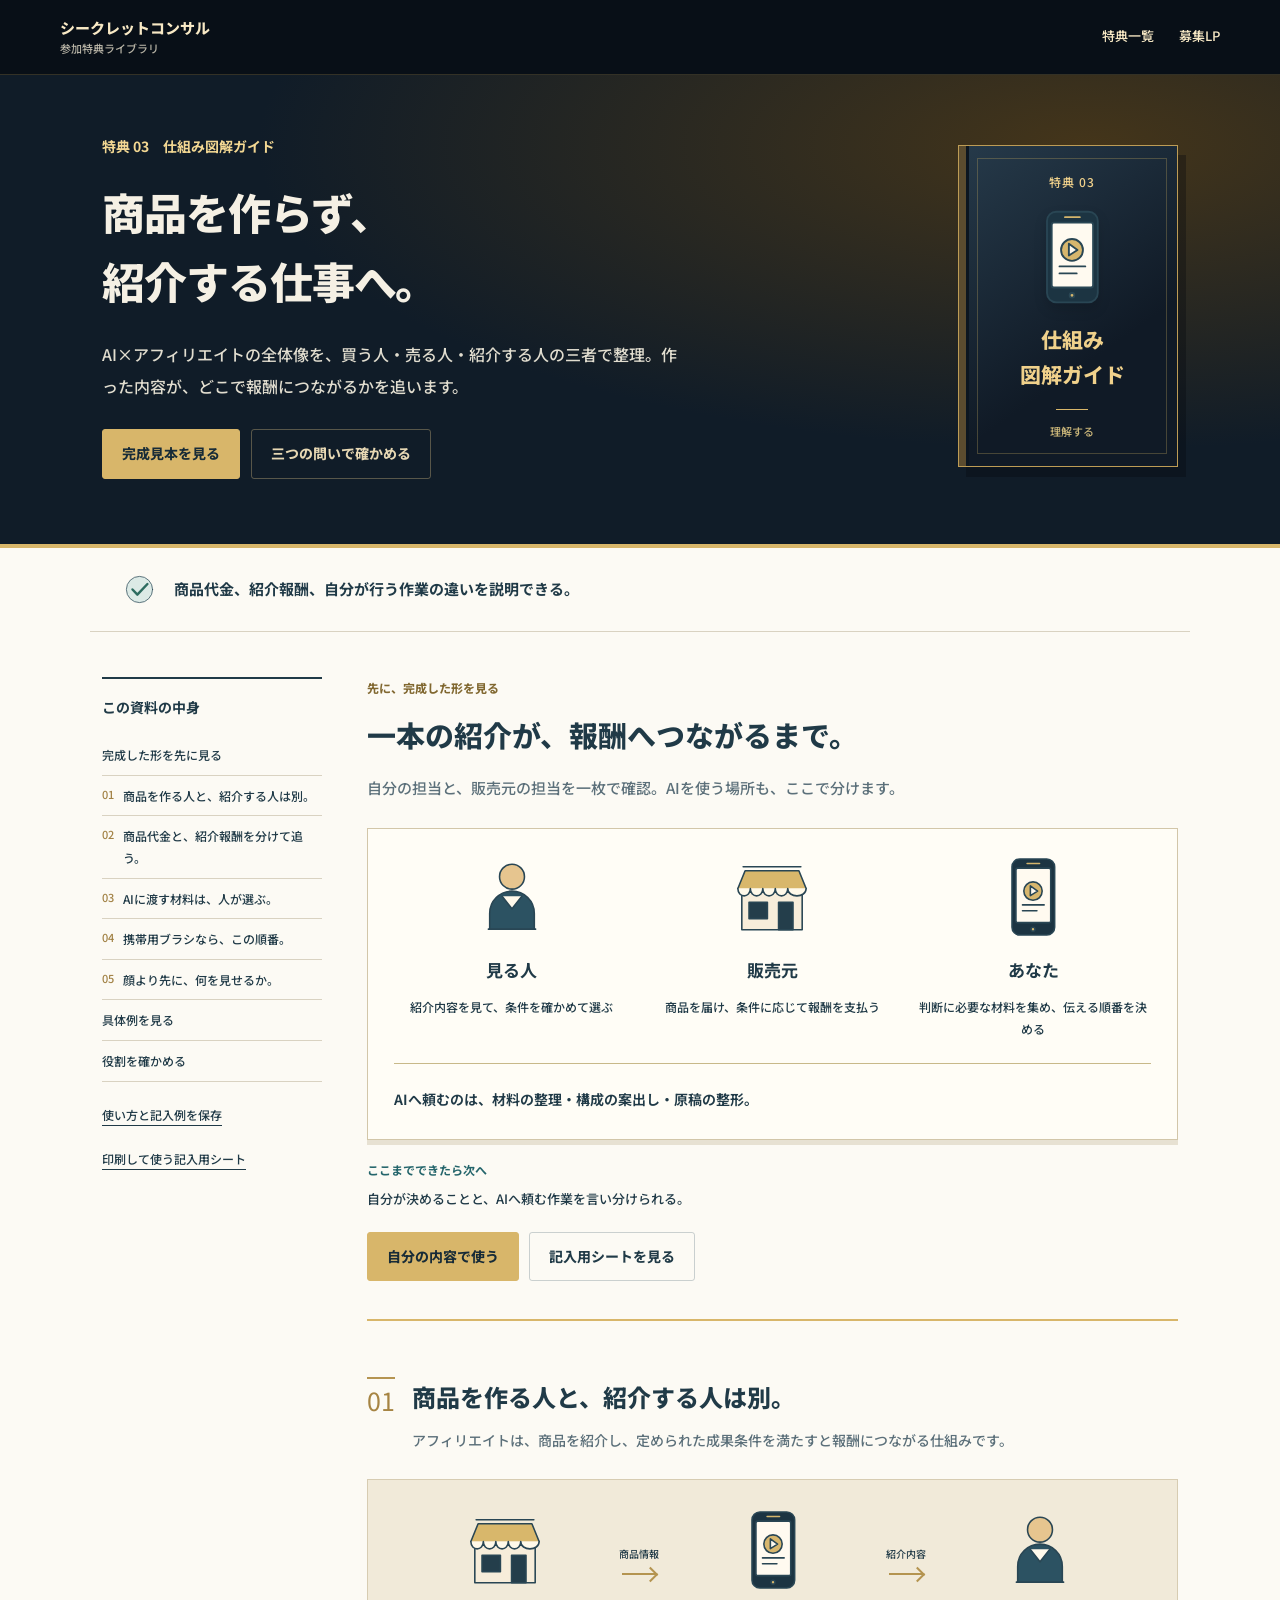
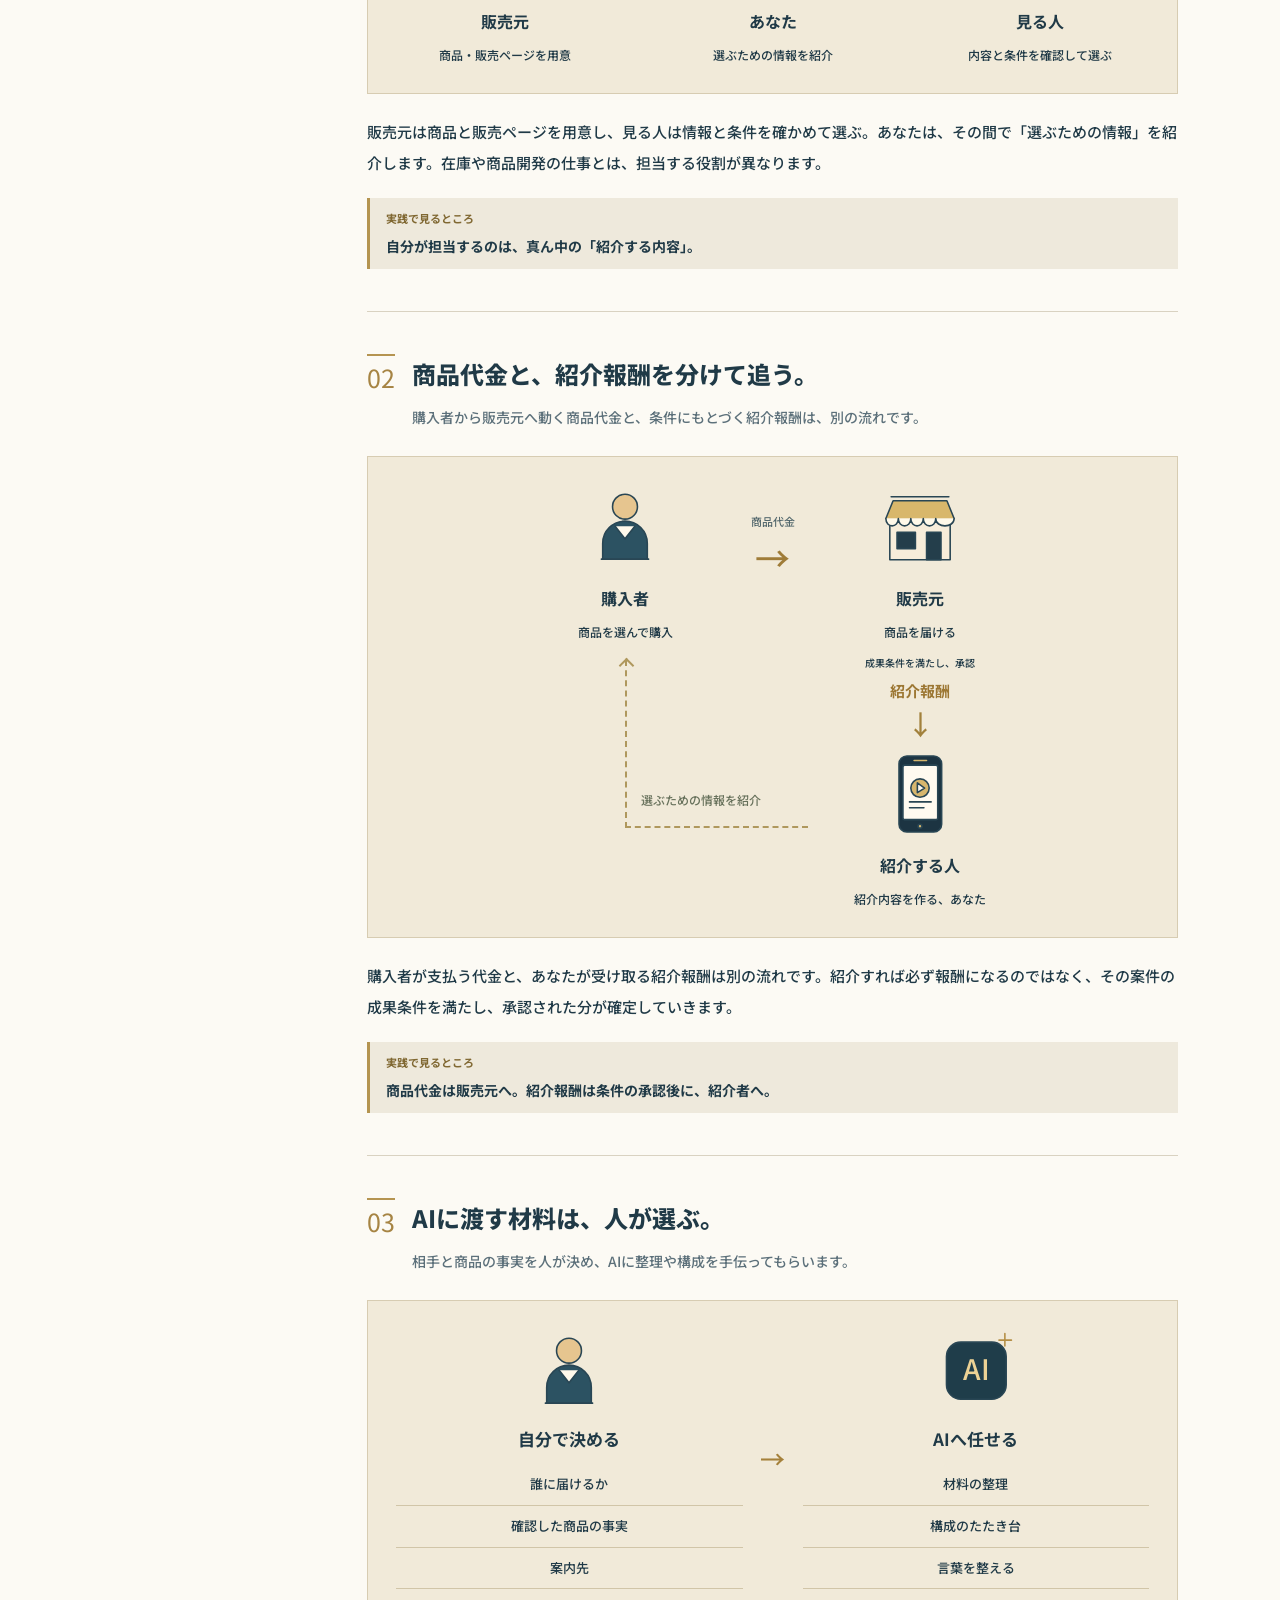
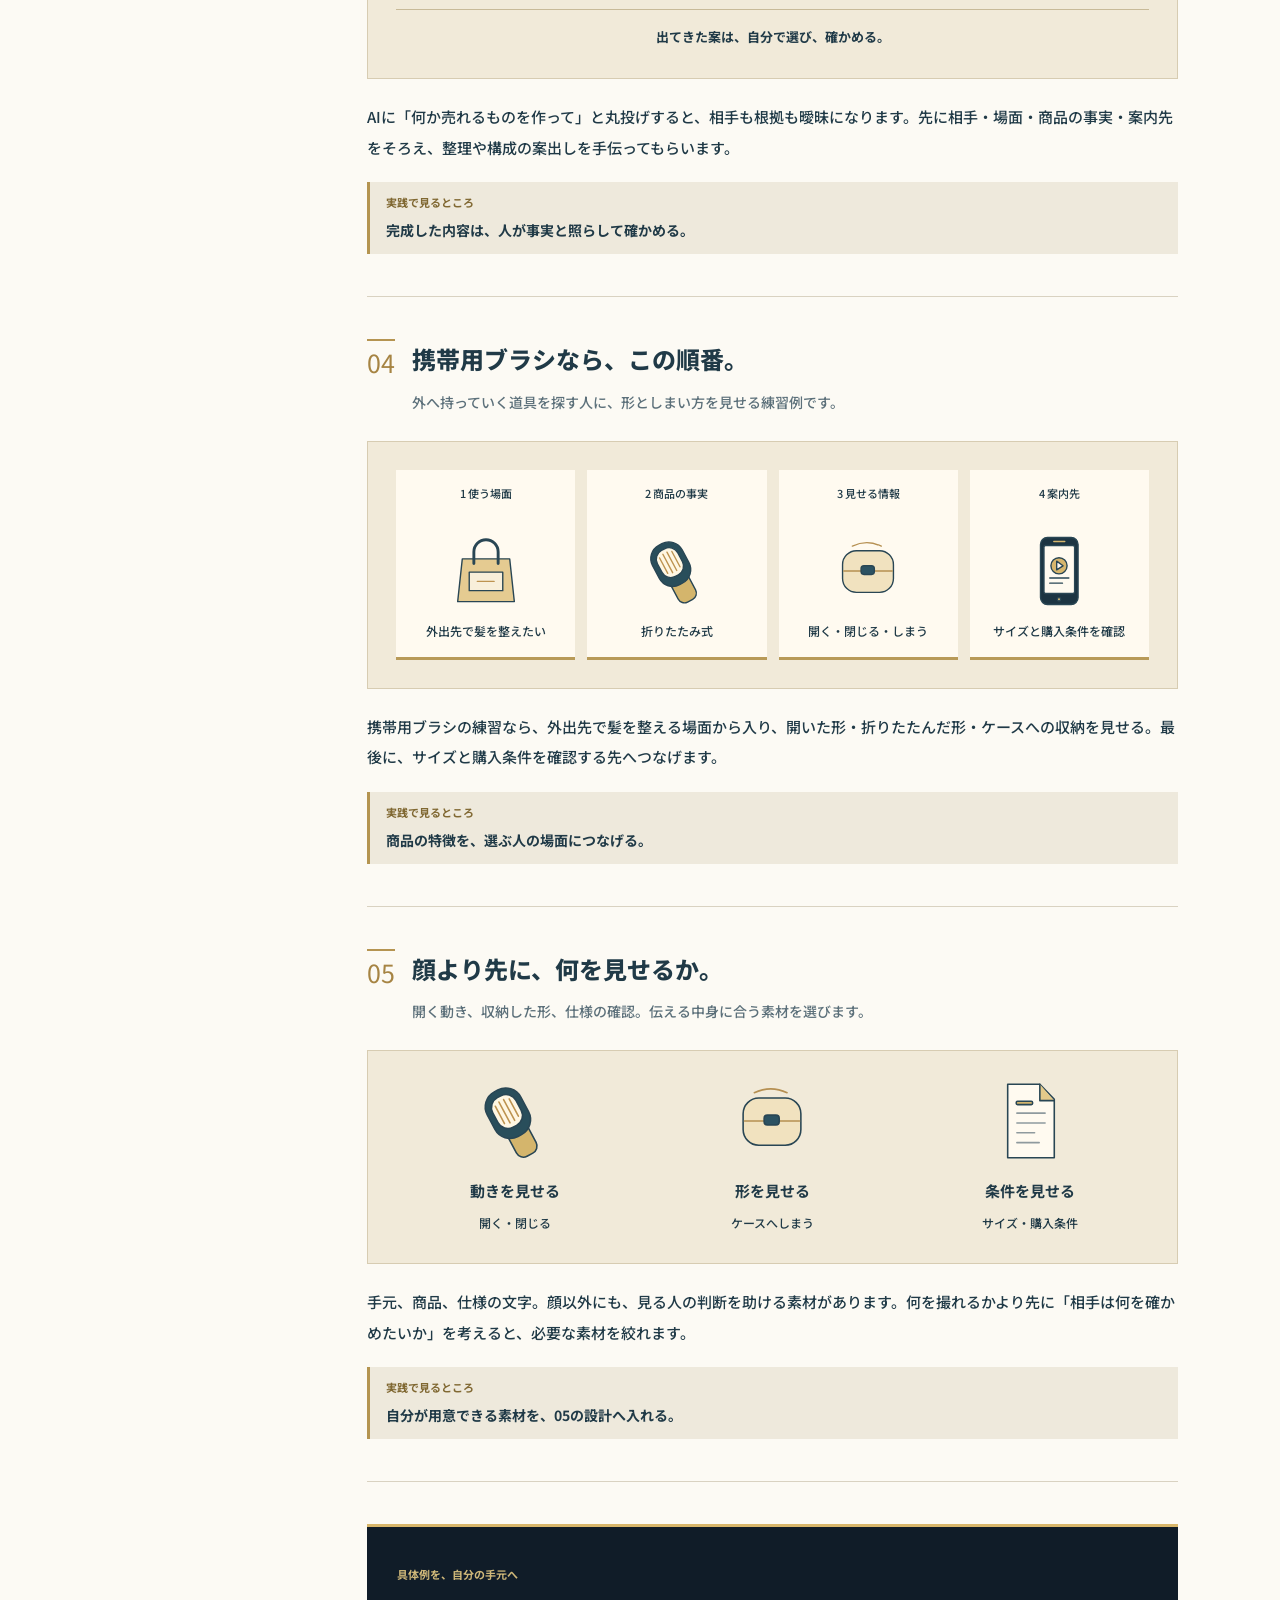
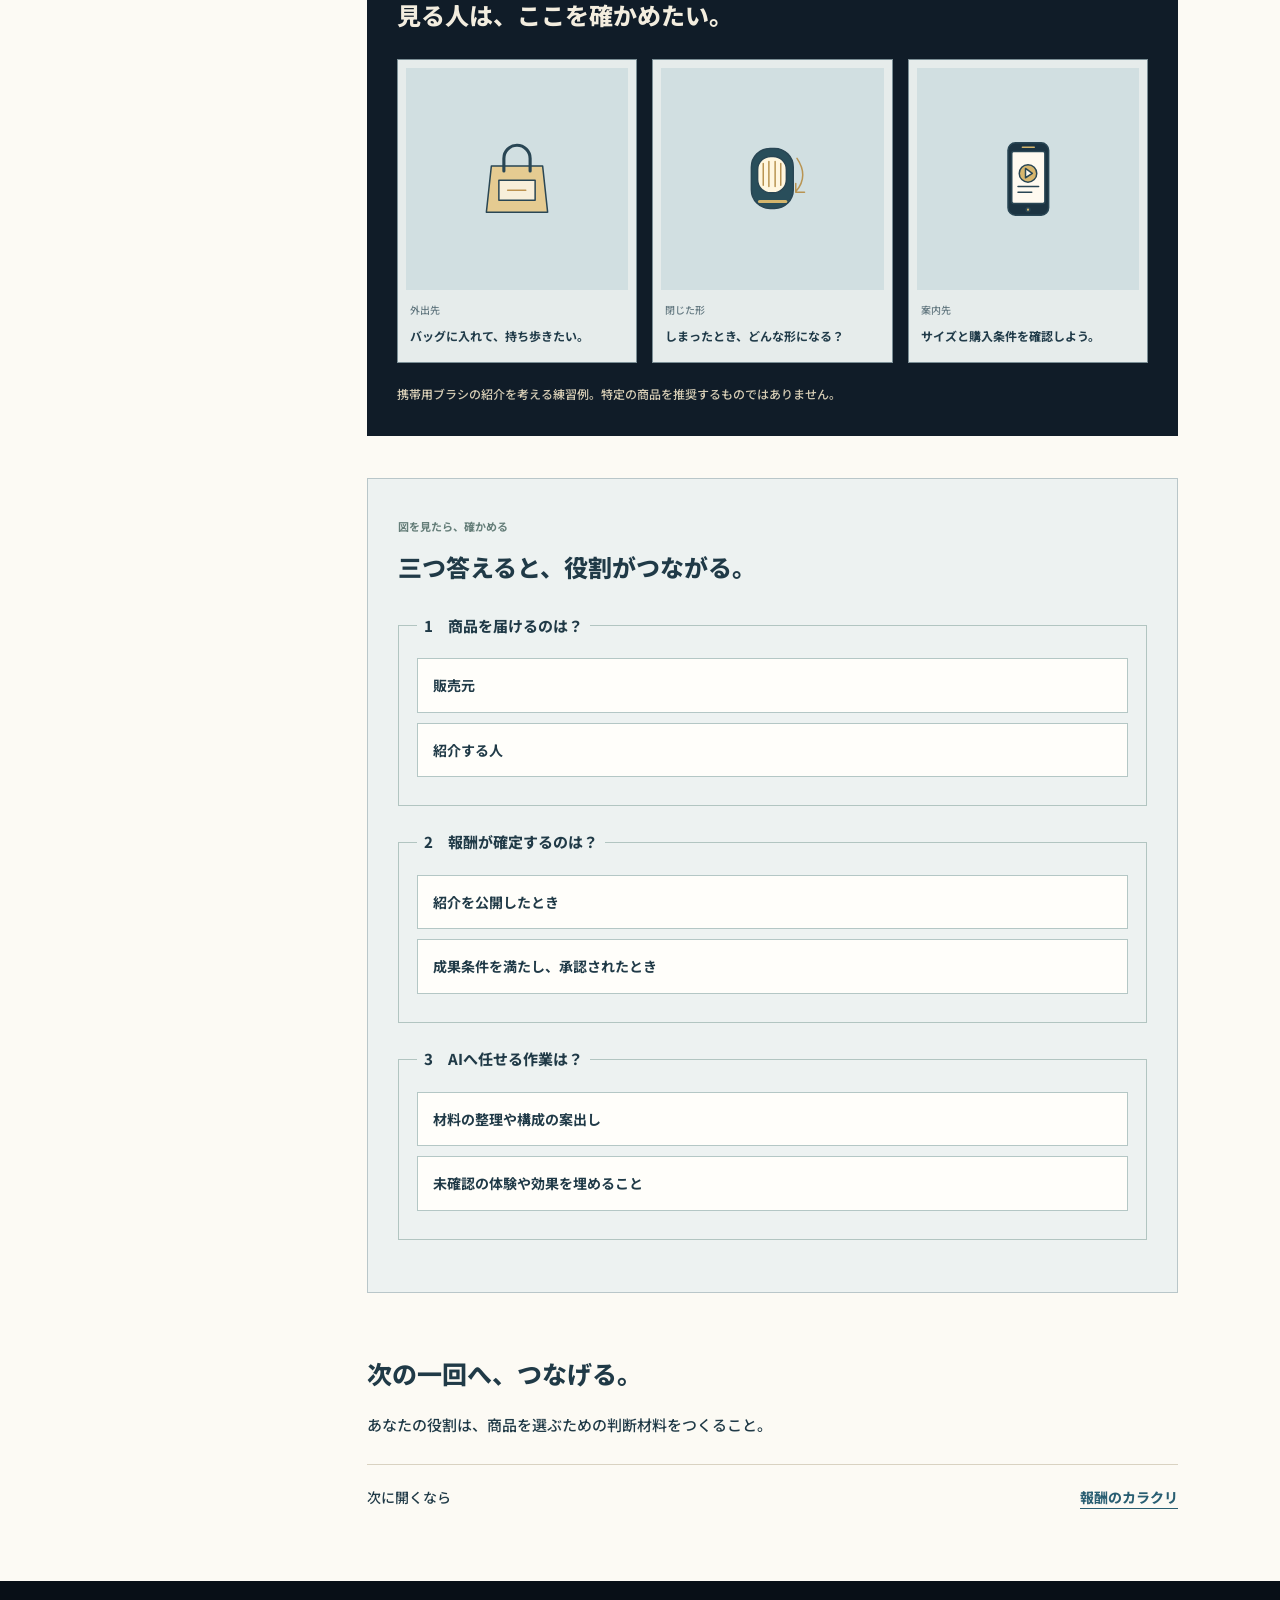
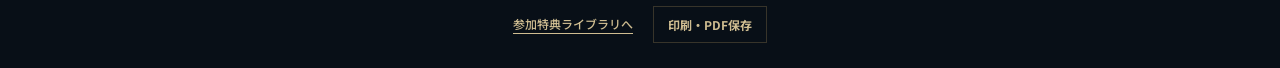
==== commit a782cda4: "Improve bonus guides with finished examples and printable worksheets" ====
--- a/03.html
+++ b/03.html
@@ -1 +1,3 @@
-<!doctype html><html lang="ja"><head><meta charset="utf-8"><meta name="robots" content="noindex"><meta name="viewport" content="width=device-width,initial-scale=1"><link rel="icon" href="data:,"><title>稼ぎ方の常識を変える AI×〇〇｜参加特典</title><link rel="stylesheet" href="bonus.css?v=22f21c10d3"></head><body class="bonus-page" data-volume="03"><header class="bonus-nav"><a href="bonuses.html" class="bonus-brand">シークレットコンサル<span>参加特典ライブラリ</span></a><nav aria-label="ページ"><a href="bonuses.html">特典一覧</a><a href="lp.html">募集LP</a></nav></header><header class="bonus-hero"><div class="bonus-hero-inner"><div><p class="volume-label">特典 03　仕組み図解ガイド</p><h1>商品を作らず、<br>紹介する仕事へ。</h1><p class="bonus-lead">AI×アフィリエイトの全体像を、買う人・売る人・紹介する人の三者で整理。作った内容が、どこで報酬につながるかを追います。</p><div class="hero-buttons"><a class="primary" href="#lesson-1">図解から読む</a><a class="secondary" href="#practice">三つの問いで確かめる</a></div></div><div class="bonus-cover cover-03"><span>特典 03</span><svg class="object object-phone" viewBox="0 0 128 128" aria-hidden="true" fill="none" stroke="#294654" stroke-width="2.4" stroke-linecap="round" stroke-linejoin="round"><rect x="32" y="6" width="65" height="116" rx="12" fill="#1c3442"/><rect x="38" y="20" width="53" height="83" rx="3" fill="#fffaf0"/><path d="M55 13h19" stroke="#d4b56c"/><path d="M48 76h33m-33 9h22"/><circle cx="64" cy="55" r="14" fill="#d7b66d"/><path d="M60 47l11 8-11 7z" fill="#fffaf0"/><circle cx="64" cy="113" r="3" fill="#d4b56c"/></svg><strong>仕組み<br>図解ガイド</strong><div class="cover-rule"></div><small>理解する</small></div></div></header><div class="gain-strip"><svg class="object object-check" viewBox="0 0 128 128" aria-hidden="true" fill="none" stroke="#294654" stroke-width="2.4" stroke-linecap="round" stroke-linejoin="round"><circle cx="64" cy="64" r="43" fill="#dceae6"/><path d="M41 64l16 17 33-35" stroke="#2d6c60" stroke-width="8"/></svg><p>商品代金、紹介報酬、自分が行う作業の違いを説明できる。</p></div><main class="bonus-layout"><aside class="bonus-aside"><nav aria-label="この資料の目次"><strong>この資料の中身</strong><a href="#lesson-1"><span>01</span>商品を作る人と、紹介する人は別。</a><a href="#lesson-2"><span>02</span>商品代金と、紹介報酬を分けて追う。</a><a href="#lesson-3"><span>03</span>AIに渡す材料は、人が選ぶ。</a><a href="#lesson-4"><span>04</span>携帯用ブラシなら、この順番。</a><a href="#lesson-5"><span>05</span>顔より先に、何を見せるか。</a><a href="#example">具体例を見る</a><a href="#practice">役割を確かめる</a></nav><a class="download-link" href="downloads/03_使い方と記入例.txt" download>使い方と記入例を保存</a></aside><article><section class="lesson" id="lesson-1"><header class="lesson-heading"><span>01</span><div><h2>商品を作る人と、紹介する人は別。</h2><p>アフィリエイトは、商品を紹介し、定められた成果条件を満たすと報酬につながる仕組みです。</p></div></header><figure class="lesson-figure figure-actors" aria-label="商品を作る人と、紹介する人は別。"><div class="visual-flow actors"><div class="actor"><svg class="object object-store" viewBox="0 0 128 128" aria-hidden="true" fill="none" stroke="#294654" stroke-width="2.4" stroke-linecap="round" stroke-linejoin="round"><path d="M18 56h92v58H18z" fill="#f7edda"/><path d="M12 51l11-27h82l11 27" fill="#d8b76b"/><path d="M12 51c0 15 19 15 19 0 0 15 19 15 19 0 0 15 19 15 19 0 0 15 19 15 19 0 0 15 28 15 28 0" fill="#fff9e9"/><path d="M29 72h28v25H29zm45 0h22v42H74z" fill="#243e4b"/><path d="M20 18h88"/></svg><strong>販売元</strong><span>商品・販売ページを用意</span></div><div class="flow-arrow"><small>商品情報</small><i></i></div><div class="actor"><svg class="object object-phone" viewBox="0 0 128 128" aria-hidden="true" fill="none" stroke="#294654" stroke-width="2.4" stroke-linecap="round" stroke-linejoin="round"><rect x="32" y="6" width="65" height="116" rx="12" fill="#1c3442"/><rect x="38" y="20" width="53" height="83" rx="3" fill="#fffaf0"/><path d="M55 13h19" stroke="#d4b56c"/><path d="M48 76h33m-33 9h22"/><circle cx="64" cy="55" r="14" fill="#d7b66d"/><path d="M60 47l11 8-11 7z" fill="#fffaf0"/><circle cx="64" cy="113" r="3" fill="#d4b56c"/></svg><strong>あなた</strong><span>選ぶための情報を紹介</span></div><div class="flow-arrow"><small>紹介内容</small><i></i></div><div class="actor"><svg class="object object-person" viewBox="0 0 128 128" aria-hidden="true" fill="none" stroke="#294654" stroke-width="2.4" stroke-linecap="round" stroke-linejoin="round"><circle cx="64" cy="33" r="19" fill="#e6c58f"/><path d="M30 113V89a34 34 0 0168 0v24" fill="#2c5262"/><path d="M49 63l15 19 15-19" fill="#fff9eb"/><path d="M28 113h72"/></svg><strong>見る人</strong><span>内容と条件を確認して選ぶ</span></div></div></figure><p class="lesson-explain">販売元は商品と販売ページを用意し、見る人は情報と条件を確かめて選ぶ。あなたは、その間で「選ぶための情報」を紹介します。在庫や商品開発の仕事とは、担当する役割が異なります。</p><p class="lesson-action"><span>実践で見るところ</span><strong>自分が担当するのは、真ん中の「紹介する内容」。</strong></p></section><section class="lesson" id="lesson-2"><header class="lesson-heading"><span>02</span><div><h2>商品代金と、紹介報酬を分けて追う。</h2><p>購入者から販売元へ動く商品代金と、条件にもとづく紹介報酬は、別の流れです。</p></div></header><figure class="lesson-figure figure-money" aria-label="商品代金と、紹介報酬を分けて追う。"><div class="money-network"><div class="network-buyer"><div class="actor"><svg class="object object-person" viewBox="0 0 128 128" aria-hidden="true" fill="none" stroke="#294654" stroke-width="2.4" stroke-linecap="round" stroke-linejoin="round"><circle cx="64" cy="33" r="19" fill="#e6c58f"/><path d="M30 113V89a34 34 0 0168 0v24" fill="#2c5262"/><path d="M49 63l15 19 15-19" fill="#fff9eb"/><path d="M28 113h72"/></svg><strong>購入者</strong><span>商品を選んで購入</span></div></div><div class="network-price"><span>商品代金</span><i>→</i></div><div class="network-seller"><div class="actor"><svg class="object object-store" viewBox="0 0 128 128" aria-hidden="true" fill="none" stroke="#294654" stroke-width="2.4" stroke-linecap="round" stroke-linejoin="round"><path d="M18 56h92v58H18z" fill="#f7edda"/><path d="M12 51l11-27h82l11 27" fill="#d8b76b"/><path d="M12 51c0 15 19 15 19 0 0 15 19 15 19 0 0 15 19 15 19 0 0 15 19 15 19 0 0 15 28 15 28 0" fill="#fff9e9"/><path d="M29 72h28v25H29zm45 0h22v42H74z" fill="#243e4b"/><path d="M20 18h88"/></svg><strong>販売元</strong><span>商品を届ける</span></div></div><div class="network-commission"><span>成果条件を満たし、承認</span><strong>紹介報酬</strong><i>↓</i></div><div class="network-referrer"><div class="actor"><svg class="object object-phone" viewBox="0 0 128 128" aria-hidden="true" fill="none" stroke="#294654" stroke-width="2.4" stroke-linecap="round" stroke-linejoin="round"><rect x="32" y="6" width="65" height="116" rx="12" fill="#1c3442"/><rect x="38" y="20" width="53" height="83" rx="3" fill="#fffaf0"/><path d="M55 13h19" stroke="#d4b56c"/><path d="M48 76h33m-33 9h22"/><circle cx="64" cy="55" r="14" fill="#d7b66d"/><path d="M60 47l11 8-11 7z" fill="#fffaf0"/><circle cx="64" cy="113" r="3" fill="#d4b56c"/></svg><strong>紹介する人</strong><span>紹介内容を作る、あなた</span></div></div><div class="network-referral"><span>選ぶための情報を紹介</span></div></div></figure><p class="lesson-explain">購入者が支払う代金と、あなたが受け取る紹介報酬は別の流れです。紹介すれば必ず報酬になるのではなく、その案件の成果条件を満たし、承認された分が確定していきます。</p><p class="lesson-action"><span>実践で見るところ</span><strong>商品代金は販売元へ。紹介報酬は条件の承認後に、紹介者へ。</strong></p></section><section class="lesson" id="lesson-3"><header class="lesson-heading"><span>03</span><div><h2>AIに渡す材料は、人が選ぶ。</h2><p>相手と商品の事実を人が決め、AIに整理や構成を手伝ってもらいます。</p></div></header><figure class="lesson-figure figure-handoff" aria-label="AIに渡す材料は、人が選ぶ。"><div class="handoff"><div><svg class="object object-person" viewBox="0 0 128 128" aria-hidden="true" fill="none" stroke="#294654" stroke-width="2.4" stroke-linecap="round" stroke-linejoin="round"><circle cx="64" cy="33" r="19" fill="#e6c58f"/><path d="M30 113V89a34 34 0 0168 0v24" fill="#2c5262"/><path d="M49 63l15 19 15-19" fill="#fff9eb"/><path d="M28 113h72"/></svg><h4>自分で決める</h4><p>誰に届けるか</p><p>確認した商品の事実</p><p>案内先</p></div><span class="handoff-arrow">→</span><div><svg class="object object-spark" viewBox="0 0 128 128" aria-hidden="true" fill="none" stroke="#294654" stroke-width="2.4" stroke-linecap="round" stroke-linejoin="round"><rect x="19" y="20" width="91" height="87" rx="22" fill="#1f3d4a"/><text x="64" y="78" text-anchor="middle" font-family="sans-serif" font-size="43" fill="#ecd295" stroke="none">AI</text><path d="M108 7v19m-9-9h19" stroke="#b48e45"/></svg><h4>AIへ任せる</h4><p>材料の整理</p><p>構成のたたき台</p><p>言葉を整える</p></div></div><div class="diagram-end">出てきた案は、自分で選び、確かめる。</div></figure><p class="lesson-explain">AIに「何か売れるものを作って」と丸投げすると、相手も根拠も曖昧になります。先に相手・場面・商品の事実・案内先をそろえ、整理や構成の案出しを手伝ってもらいます。</p><p class="lesson-action"><span>実践で見るところ</span><strong>完成した内容は、人が事実と照らして確かめる。</strong></p></section><section class="lesson" id="lesson-4"><header class="lesson-heading"><span>04</span><div><h2>携帯用ブラシなら、この順番。</h2><p>外へ持っていく道具を探す人に、形としまい方を見せる練習例です。</p></div></header><figure class="lesson-figure figure-story" aria-label="携帯用ブラシなら、この順番。"><div class="storyboard"><div class="story-frame"><span>1 使う場面</span><svg class="object object-bag" viewBox="0 0 128 128" aria-hidden="true" fill="none" stroke="#294654" stroke-width="2.4" stroke-linecap="round" stroke-linejoin="round"><path d="M23 43h82l8 74H15z" fill="#e5cb91"/><path d="M43 51V31a21 21 0 0142 0v20" stroke-width="5"/><path d="M35 66h58v32H35z" fill="#f8efda"/><path d="M49 82h29" stroke="#bd9350"/></svg><p>外出先で髪を整えたい</p></div><div class="story-frame"><span>2 商品の事実</span><svg class="object object-brush" viewBox="0 0 128 128" aria-hidden="true" fill="none" stroke="#294654" stroke-width="2.4" stroke-linecap="round" stroke-linejoin="round"><g transform="rotate(-28 64 64)"><rect x="43" y="70" width="34" height="50" rx="12" fill="#d4b56c"/><rect x="31" y="10" width="58" height="77" rx="26" fill="#294e5b"/><rect x="40" y="20" width="40" height="51" rx="17" fill="#fff7e3"/><path d="M48 30v30m8-33v36m8-36v36m8-33v30" stroke="#bd9350"/></g></svg><p>折りたたみ式</p></div><div class="story-frame"><span>3 見せる情報</span><svg class="object object-case" viewBox="0 0 128 128" aria-hidden="true" fill="none" stroke="#294654" stroke-width="2.4" stroke-linecap="round" stroke-linejoin="round"><rect x="20" y="29" width="88" height="72" rx="24" fill="#f1e2bf"/><path d="M22 64h84" stroke="#b69052"/><rect x="52" y="55" width="23" height="15" rx="5" fill="#2c5262"/><path d="M37 21q25-12 50 0" stroke="#b69052"/></svg><p>開く・閉じる・しまう</p></div><div class="story-frame"><span>4 案内先</span><svg class="object object-phone" viewBox="0 0 128 128" aria-hidden="true" fill="none" stroke="#294654" stroke-width="2.4" stroke-linecap="round" stroke-linejoin="round"><rect x="32" y="6" width="65" height="116" rx="12" fill="#1c3442"/><rect x="38" y="20" width="53" height="83" rx="3" fill="#fffaf0"/><path d="M55 13h19" stroke="#d4b56c"/><path d="M48 76h33m-33 9h22"/><circle cx="64" cy="55" r="14" fill="#d7b66d"/><path d="M60 47l11 8-11 7z" fill="#fffaf0"/><circle cx="64" cy="113" r="3" fill="#d4b56c"/></svg><p>サイズと購入条件を確認</p></div></div></figure><p class="lesson-explain">携帯用ブラシの練習なら、外出先で髪を整える場面から入り、開いた形・折りたたんだ形・ケースへの収納を見せる。最後に、サイズと購入条件を確認する先へつなげます。</p><p class="lesson-action"><span>実践で見るところ</span><strong>商品の特徴を、選ぶ人の場面につなげる。</strong></p></section><section class="lesson" id="lesson-5"><header class="lesson-heading"><span>05</span><div><h2>顔より先に、何を見せるか。</h2><p>開く動き、収納した形、仕様の確認。伝える中身に合う素材を選びます。</p></div></header><figure class="lesson-figure figure-showcase" aria-label="顔より先に、何を見せるか。"><div class="showcase"><div><svg class="object object-brush" viewBox="0 0 128 128" aria-hidden="true" fill="none" stroke="#294654" stroke-width="2.4" stroke-linecap="round" stroke-linejoin="round"><g transform="rotate(-28 64 64)"><rect x="43" y="70" width="34" height="50" rx="12" fill="#d4b56c"/><rect x="31" y="10" width="58" height="77" rx="26" fill="#294e5b"/><rect x="40" y="20" width="40" height="51" rx="17" fill="#fff7e3"/><path d="M48 30v30m8-33v36m8-36v36m8-33v30" stroke="#bd9350"/></g></svg><strong>動きを見せる</strong><span>開く・閉じる</span></div><div><svg class="object object-case" viewBox="0 0 128 128" aria-hidden="true" fill="none" stroke="#294654" stroke-width="2.4" stroke-linecap="round" stroke-linejoin="round"><rect x="20" y="29" width="88" height="72" rx="24" fill="#f1e2bf"/><path d="M22 64h84" stroke="#b69052"/><rect x="52" y="55" width="23" height="15" rx="5" fill="#2c5262"/><path d="M37 21q25-12 50 0" stroke="#b69052"/></svg><strong>形を見せる</strong><span>ケースへしまう</span></div><div><svg class="object object-document" viewBox="0 0 128 128" aria-hidden="true" fill="none" stroke="#294654" stroke-width="2.4" stroke-linecap="round" stroke-linejoin="round"><path d="M30 8h49l22 23v89H30z" fill="#fffaf0"/><path d="M79 8v25h22" fill="#e4ca8a"/><path d="M44 52h43m-43 15h43m-43 15h27m-27 15h34" stroke="#8f9a9e"/><rect x="43" y="34" width="25" height="5" rx="2" fill="#d4b56c"/></svg><strong>条件を見せる</strong><span>サイズ・購入条件</span></div></div></figure><p class="lesson-explain">手元、商品、仕様の文字。顔以外にも、見る人の判断を助ける素材があります。何を撮れるかより先に「相手は何を確かめたいか」を考えると、必要な素材を絞れます。</p><p class="lesson-action"><span>実践で見るところ</span><strong>自分が用意できる素材を、05の設計へ入れる。</strong></p></section><section class="worked-example" id="example"><header><span>具体例を、自分の手元へ</span><h2>見る人は、ここを確かめたい。</h2></header><div class="post-screens"><div><div class="post-picture"><svg class="object object-bag" viewBox="0 0 128 128" aria-hidden="true" fill="none" stroke="#294654" stroke-width="2.4" stroke-linecap="round" stroke-linejoin="round"><path d="M23 43h82l8 74H15z" fill="#e5cb91"/><path d="M43 51V31a21 21 0 0142 0v20" stroke-width="5"/><path d="M35 66h58v32H35z" fill="#f8efda"/><path d="M49 82h29" stroke="#bd9350"/></svg></div><span>外出先</span><strong>バッグに入れて、持ち歩きたい。</strong></div><div><div class="post-picture"><svg class="object object-folded" viewBox="0 0 128 128" aria-hidden="true" fill="none" stroke="#294654" stroke-width="2.4" stroke-linecap="round" stroke-linejoin="round"><rect x="31" y="15" width="67" height="96" rx="30" fill="#294e5b"/><rect x="41" y="28" width="46" height="58" rx="21" fill="#fff6df"/><path d="M50 39v35m9-38v40m10-40v40m9-37v35" stroke="#b99452"/><path d="M44 100h42" stroke="#d4b56c" stroke-width="5"/><path d="M104 31q19 28-1 52m-1-12v14h14" stroke="#b99452"/></svg></div><span>閉じた形</span><strong>しまったとき、どんな形になる？</strong></div><div><div class="post-picture"><svg class="object object-phone" viewBox="0 0 128 128" aria-hidden="true" fill="none" stroke="#294654" stroke-width="2.4" stroke-linecap="round" stroke-linejoin="round"><rect x="32" y="6" width="65" height="116" rx="12" fill="#1c3442"/><rect x="38" y="20" width="53" height="83" rx="3" fill="#fffaf0"/><path d="M55 13h19" stroke="#d4b56c"/><path d="M48 76h33m-33 9h22"/><circle cx="64" cy="55" r="14" fill="#d7b66d"/><path d="M60 47l11 8-11 7z" fill="#fffaf0"/><circle cx="64" cy="113" r="3" fill="#d4b56c"/></svg></div><span>案内先</span><strong>サイズと購入条件を確認しよう。</strong></div></div><p class="example-note">携帯用ブラシの紹介を考える練習例。特定の商品を推奨するものではありません。</p></section><section class="practice" id="practice"><header><span>図を見たら、確かめる</span><h2>三つ答えると、役割がつながる。</h2></header><div class="knowledge-check"><fieldset><legend>1　商品を届けるのは？</legend><button type="button" data-quiz-answer="true" data-feedback="商品と販売ページを用意するのは販売元。紹介する人は、選ぶための情報を伝えます。">販売元</button><button type="button" data-quiz-answer="false" data-feedback="紹介する人の主な役割は、商品の判断材料を伝えることです。">紹介する人</button><p class="quiz-feedback" aria-live="polite"></p></fieldset><fieldset><legend>2　報酬が確定するのは？</legend><button type="button" data-quiz-answer="false" data-feedback="公開だけで確定するわけではありません。案件の成果条件と承認を確認します。">紹介を公開したとき</button><button type="button" data-quiz-answer="true" data-feedback="発生・確定・入金を分けて見ると、お金の流れを追いやすくなります。">成果条件を満たし、承認されたとき</button><p class="quiz-feedback" aria-live="polite"></p></fieldset><fieldset><legend>3　AIへ任せる作業は？</legend><button type="button" data-quiz-answer="true" data-feedback="相手と商品の事実をそろえたうえで、整理や案出しを手伝ってもらいます。">材料の整理や構成の案出し</button><button type="button" data-quiz-answer="false" data-feedback="未確認のことは想像で埋めず、確認する項目へ残します。">未確認の体験や効果を埋めること</button><p class="quiz-feedback" aria-live="polite"></p></fieldset></div></section><section class="lesson-finish"><h2>次の一回へ、つなげる。</h2><p>あなたの役割は、商品を選ぶための判断材料をつくること。</p><div class="next-guide"><span>次に開くなら</span><a class="text-link" href="04.html">報酬のカラクリ</a></div></section></article></main><footer class="bonus-footer"><a href="bonuses.html">参加特典ライブラリへ</a><button type="button" data-print>印刷・PDF保存</button></footer><script src="bonus-data.js?v=03186ffb53"></script><script src="bonus.js?v=e634a9c1c7"></script></body></html>+<!DOCTYPE html>
+
+<html lang="ja"><head><meta charset="utf-8"><meta content="noindex" name="robots"><meta content="width=device-width,initial-scale=1" name="viewport"><link href="data:," rel="icon"><title>稼ぎ方の常識を変える AI&times;〇〇｜参加特典</title><link href="bonus.css?v=c3b910244a" rel="stylesheet"></head><body class="bonus-page" data-volume="03"><header class="bonus-nav"><a class="bonus-brand" href="bonuses.html">シークレットコンサル<span>参加特典ライブラリ</span></a><nav aria-label="ページ"><a href="bonuses.html">特典一覧</a><a href="lp.html">募集LP</a></nav></header><header class="bonus-hero"><div class="bonus-hero-inner"><div><p class="volume-label">特典 03　仕組み図解ガイド</p><h1>商品を作らず、<br>紹介する仕事へ。</h1><p class="bonus-lead">AI&times;アフィリエイトの全体像を、買う人・売る人・紹介する人の三者で整理。作った内容が、どこで報酬につながるかを追います。</p><div class="hero-buttons"><a class="primary" href="#finished">完成見本を見る</a><a class="secondary" href="#practice">三つの問いで確かめる</a></div></div><div class="bonus-cover cover-03"><span>特典 03</span><svg aria-hidden="true" class="object object-phone" fill="none" stroke="#294654" stroke-linecap="round" stroke-linejoin="round" stroke-width="2.4" viewbox="0 0 128 128"><rect fill="#1c3442" height="116" rx="12" width="65" x="32" y="6"></rect><rect fill="#fffaf0" height="83" rx="3" width="53" x="38" y="20"></rect><path d="M55 13h19" stroke="#d4b56c"></path><path d="M48 76h33m-33 9h22"></path><circle cx="64" cy="55" fill="#d7b66d" r="14"></circle><path d="M60 47l11 8-11 7z" fill="#fffaf0"></path><circle cx="64" cy="113" fill="#d4b56c" r="3"></circle></svg><strong>仕組み<br>図解ガイド</strong><div class="cover-rule"></div><small>理解する</small></div></div></header><div class="gain-strip"><svg aria-hidden="true" class="object object-check" fill="none" stroke="#294654" stroke-linecap="round" stroke-linejoin="round" stroke-width="2.4" viewbox="0 0 128 128"><circle cx="64" cy="64" fill="#dceae6" r="43"></circle><path d="M41 64l16 17 33-35" stroke="#2d6c60" stroke-width="8"></path></svg><p>商品代金、紹介報酬、自分が行う作業の違いを説明できる。</p></div><main class="bonus-layout"><aside class="bonus-aside"><nav aria-label="この資料の目次"><strong>この資料の中身</strong><a href="#finished">完成した形を先に見る</a><a href="#lesson-1"><span>01</span>商品を作る人と、紹介する人は別。</a><a href="#lesson-2"><span>02</span>商品代金と、紹介報酬を分けて追う。</a><a href="#lesson-3"><span>03</span>AIに渡す材料は、人が選ぶ。</a><a href="#lesson-4"><span>04</span>携帯用ブラシなら、この順番。</a><a href="#lesson-5"><span>05</span>顔より先に、何を見せるか。</a><a href="#example">具体例を見る</a><a href="#practice">役割を確かめる</a></nav><a class="download-link" download href="downloads/03_使い方と記入例.txt">使い方と記入例を保存</a><a class="download-link" href="workbook.html#sheet-03">印刷して使う記入用シート</a></aside><article><section class="finished-artifact" id="finished"><header><p>先に、完成した形を見る</p><h2>一本の紹介が、報酬へつながるまで。</h2><p>自分の担当と、販売元の担当を一枚で確認。AIを使う場所も、ここで分けます。</p></header><div class="artifact-stage"><div class="role-map"><div><svg aria-hidden="true" class="object object-person" fill="none" stroke="#294654" stroke-linecap="round" stroke-linejoin="round" stroke-width="2.4" viewbox="0 0 128 128"><circle cx="64" cy="33" fill="#e6c58f" r="19"></circle><path d="M30 113V89a34 34 0 0168 0v24" fill="#2c5262"></path><path d="M49 63l15 19 15-19" fill="#fff9eb"></path><path d="M28 113h72"></path></svg><strong>見る人</strong><p>紹介内容を見て、条件を確かめて選ぶ</p></div><div><svg aria-hidden="true" class="object object-store" fill="none" stroke="#294654" stroke-linecap="round" stroke-linejoin="round" stroke-width="2.4" viewbox="0 0 128 128"><path d="M18 56h92v58H18z" fill="#f7edda"></path><path d="M12 51l11-27h82l11 27" fill="#d8b76b"></path><path d="M12 51c0 15 19 15 19 0 0 15 19 15 19 0 0 15 19 15 19 0 0 15 19 15 19 0 0 15 28 15 28 0" fill="#fff9e9"></path><path d="M29 72h28v25H29zm45 0h22v42H74z" fill="#243e4b"></path><path d="M20 18h88"></path></svg><strong>販売元</strong><p>商品を届け、条件に応じて報酬を支払う</p></div><div><svg aria-hidden="true" class="object object-phone" fill="none" stroke="#294654" stroke-linecap="round" stroke-linejoin="round" stroke-width="2.4" viewbox="0 0 128 128"><rect fill="#1c3442" height="116" rx="12" width="65" x="32" y="6"></rect><rect fill="#fffaf0" height="83" rx="3" width="53" x="38" y="20"></rect><path d="M55 13h19" stroke="#d4b56c"></path><path d="M48 76h33m-33 9h22"></path><circle cx="64" cy="55" fill="#d7b66d" r="14"></circle><path d="M60 47l11 8-11 7z" fill="#fffaf0"></path><circle cx="64" cy="113" fill="#d4b56c" r="3"></circle></svg><strong>あなた</strong><p>判断に必要な材料を集め、伝える順番を決める</p></div></div><p class="artifact-conclusion">AIへ頼むのは、材料の整理・構成の案出し・原稿の整形。</p></div><p class="done-line"><b>ここまでできたら次へ</b>自分が決めることと、AIへ頼む作業を言い分けられる。</p><div class="artifact-actions"><a class="primary" href="#practice">自分の内容で使う</a><a class="secondary" href="workbook.html#sheet-03">記入用シートを見る</a></div></section><section class="lesson" id="lesson-1"><header class="lesson-heading"><span>01</span><div><h2>商品を作る人と、紹介する人は別。</h2><p>アフィリエイトは、商品を紹介し、定められた成果条件を満たすと報酬につながる仕組みです。</p></div></header><figure aria-label="商品を作る人と、紹介する人は別。" class="lesson-figure figure-actors"><div class="visual-flow actors"><div class="actor"><svg aria-hidden="true" class="object object-store" fill="none" stroke="#294654" stroke-linecap="round" stroke-linejoin="round" stroke-width="2.4" viewbox="0 0 128 128"><path d="M18 56h92v58H18z" fill="#f7edda"></path><path d="M12 51l11-27h82l11 27" fill="#d8b76b"></path><path d="M12 51c0 15 19 15 19 0 0 15 19 15 19 0 0 15 19 15 19 0 0 15 19 15 19 0 0 15 28 15 28 0" fill="#fff9e9"></path><path d="M29 72h28v25H29zm45 0h22v42H74z" fill="#243e4b"></path><path d="M20 18h88"></path></svg><strong>販売元</strong><span>商品・販売ページを用意</span></div><div class="flow-arrow"><small>商品情報</small><i></i></div><div class="actor"><svg aria-hidden="true" class="object object-phone" fill="none" stroke="#294654" stroke-linecap="round" stroke-linejoin="round" stroke-width="2.4" viewbox="0 0 128 128"><rect fill="#1c3442" height="116" rx="12" width="65" x="32" y="6"></rect><rect fill="#fffaf0" height="83" rx="3" width="53" x="38" y="20"></rect><path d="M55 13h19" stroke="#d4b56c"></path><path d="M48 76h33m-33 9h22"></path><circle cx="64" cy="55" fill="#d7b66d" r="14"></circle><path d="M60 47l11 8-11 7z" fill="#fffaf0"></path><circle cx="64" cy="113" fill="#d4b56c" r="3"></circle></svg><strong>あなた</strong><span>選ぶための情報を紹介</span></div><div class="flow-arrow"><small>紹介内容</small><i></i></div><div class="actor"><svg aria-hidden="true" class="object object-person" fill="none" stroke="#294654" stroke-linecap="round" stroke-linejoin="round" stroke-width="2.4" viewbox="0 0 128 128"><circle cx="64" cy="33" fill="#e6c58f" r="19"></circle><path d="M30 113V89a34 34 0 0168 0v24" fill="#2c5262"></path><path d="M49 63l15 19 15-19" fill="#fff9eb"></path><path d="M28 113h72"></path></svg><strong>見る人</strong><span>内容と条件を確認して選ぶ</span></div></div></figure><p class="lesson-explain">販売元は商品と販売ページを用意し、見る人は情報と条件を確かめて選ぶ。あなたは、その間で「選ぶための情報」を紹介します。在庫や商品開発の仕事とは、担当する役割が異なります。</p><p class="lesson-action"><span>実践で見るところ</span><strong>自分が担当するのは、真ん中の「紹介する内容」。</strong></p></section><section class="lesson" id="lesson-2"><header class="lesson-heading"><span>02</span><div><h2>商品代金と、紹介報酬を分けて追う。</h2><p>購入者から販売元へ動く商品代金と、条件にもとづく紹介報酬は、別の流れです。</p></div></header><figure aria-label="商品代金と、紹介報酬を分けて追う。" class="lesson-figure figure-money"><div class="money-network"><div class="network-buyer"><div class="actor"><svg aria-hidden="true" class="object object-person" fill="none" stroke="#294654" stroke-linecap="round" stroke-linejoin="round" stroke-width="2.4" viewbox="0 0 128 128"><circle cx="64" cy="33" fill="#e6c58f" r="19"></circle><path d="M30 113V89a34 34 0 0168 0v24" fill="#2c5262"></path><path d="M49 63l15 19 15-19" fill="#fff9eb"></path><path d="M28 113h72"></path></svg><strong>購入者</strong><span>商品を選んで購入</span></div></div><div class="network-price"><span>商品代金</span><i>&rarr;</i></div><div class="network-seller"><div class="actor"><svg aria-hidden="true" class="object object-store" fill="none" stroke="#294654" stroke-linecap="round" stroke-linejoin="round" stroke-width="2.4" viewbox="0 0 128 128"><path d="M18 56h92v58H18z" fill="#f7edda"></path><path d="M12 51l11-27h82l11 27" fill="#d8b76b"></path><path d="M12 51c0 15 19 15 19 0 0 15 19 15 19 0 0 15 19 15 19 0 0 15 19 15 19 0 0 15 28 15 28 0" fill="#fff9e9"></path><path d="M29 72h28v25H29zm45 0h22v42H74z" fill="#243e4b"></path><path d="M20 18h88"></path></svg><strong>販売元</strong><span>商品を届ける</span></div></div><div class="network-commission"><span>成果条件を満たし、承認</span><strong>紹介報酬</strong><i>&darr;</i></div><div class="network-referrer"><div class="actor"><svg aria-hidden="true" class="object object-phone" fill="none" stroke="#294654" stroke-linecap="round" stroke-linejoin="round" stroke-width="2.4" viewbox="0 0 128 128"><rect fill="#1c3442" height="116" rx="12" width="65" x="32" y="6"></rect><rect fill="#fffaf0" height="83" rx="3" width="53" x="38" y="20"></rect><path d="M55 13h19" stroke="#d4b56c"></path><path d="M48 76h33m-33 9h22"></path><circle cx="64" cy="55" fill="#d7b66d" r="14"></circle><path d="M60 47l11 8-11 7z" fill="#fffaf0"></path><circle cx="64" cy="113" fill="#d4b56c" r="3"></circle></svg><strong>紹介する人</strong><span>紹介内容を作る、あなた</span></div></div><div class="network-referral"><span>選ぶための情報を紹介</span></div></div></figure><p class="lesson-explain">購入者が支払う代金と、あなたが受け取る紹介報酬は別の流れです。紹介すれば必ず報酬になるのではなく、その案件の成果条件を満たし、承認された分が確定していきます。</p><p class="lesson-action"><span>実践で見るところ</span><strong>商品代金は販売元へ。紹介報酬は条件の承認後に、紹介者へ。</strong></p></section><section class="lesson" id="lesson-3"><header class="lesson-heading"><span>03</span><div><h2>AIに渡す材料は、人が選ぶ。</h2><p>相手と商品の事実を人が決め、AIに整理や構成を手伝ってもらいます。</p></div></header><figure aria-label="AIに渡す材料は、人が選ぶ。" class="lesson-figure figure-handoff"><div class="handoff"><div><svg aria-hidden="true" class="object object-person" fill="none" stroke="#294654" stroke-linecap="round" stroke-linejoin="round" stroke-width="2.4" viewbox="0 0 128 128"><circle cx="64" cy="33" fill="#e6c58f" r="19"></circle><path d="M30 113V89a34 34 0 0168 0v24" fill="#2c5262"></path><path d="M49 63l15 19 15-19" fill="#fff9eb"></path><path d="M28 113h72"></path></svg><h4>自分で決める</h4><p>誰に届けるか</p><p>確認した商品の事実</p><p>案内先</p></div><span class="handoff-arrow">&rarr;</span><div><svg aria-hidden="true" class="object object-spark" fill="none" stroke="#294654" stroke-linecap="round" stroke-linejoin="round" stroke-width="2.4" viewbox="0 0 128 128"><rect fill="#1f3d4a" height="87" rx="22" width="91" x="19" y="20"></rect><text fill="#ecd295" font-family="sans-serif" font-size="43" stroke="none" text-anchor="middle" x="64" y="78">AI</text><path d="M108 7v19m-9-9h19" stroke="#b48e45"></path></svg><h4>AIへ任せる</h4><p>材料の整理</p><p>構成のたたき台</p><p>言葉を整える</p></div></div><div class="diagram-end">出てきた案は、自分で選び、確かめる。</div></figure><p class="lesson-explain">AIに「何か売れるものを作って」と丸投げすると、相手も根拠も曖昧になります。先に相手・場面・商品の事実・案内先をそろえ、整理や構成の案出しを手伝ってもらいます。</p><p class="lesson-action"><span>実践で見るところ</span><strong>完成した内容は、人が事実と照らして確かめる。</strong></p></section><section class="lesson" id="lesson-4"><header class="lesson-heading"><span>04</span><div><h2>携帯用ブラシなら、この順番。</h2><p>外へ持っていく道具を探す人に、形としまい方を見せる練習例です。</p></div></header><figure aria-label="携帯用ブラシなら、この順番。" class="lesson-figure figure-story"><div class="storyboard"><div class="story-frame"><span>1 使う場面</span><svg aria-hidden="true" class="object object-bag" fill="none" stroke="#294654" stroke-linecap="round" stroke-linejoin="round" stroke-width="2.4" viewbox="0 0 128 128"><path d="M23 43h82l8 74H15z" fill="#e5cb91"></path><path d="M43 51V31a21 21 0 0142 0v20" stroke-width="5"></path><path d="M35 66h58v32H35z" fill="#f8efda"></path><path d="M49 82h29" stroke="#bd9350"></path></svg><p>外出先で髪を整えたい</p></div><div class="story-frame"><span>2 商品の事実</span><svg aria-hidden="true" class="object object-brush" fill="none" stroke="#294654" stroke-linecap="round" stroke-linejoin="round" stroke-width="2.4" viewbox="0 0 128 128"><g transform="rotate(-28 64 64)"><rect fill="#d4b56c" height="50" rx="12" width="34" x="43" y="70"></rect><rect fill="#294e5b" height="77" rx="26" width="58" x="31" y="10"></rect><rect fill="#fff7e3" height="51" rx="17" width="40" x="40" y="20"></rect><path d="M48 30v30m8-33v36m8-36v36m8-33v30" stroke="#bd9350"></path></g></svg><p>折りたたみ式</p></div><div class="story-frame"><span>3 見せる情報</span><svg aria-hidden="true" class="object object-case" fill="none" stroke="#294654" stroke-linecap="round" stroke-linejoin="round" stroke-width="2.4" viewbox="0 0 128 128"><rect fill="#f1e2bf" height="72" rx="24" width="88" x="20" y="29"></rect><path d="M22 64h84" stroke="#b69052"></path><rect fill="#2c5262" height="15" rx="5" width="23" x="52" y="55"></rect><path d="M37 21q25-12 50 0" stroke="#b69052"></path></svg><p>開く・閉じる・しまう</p></div><div class="story-frame"><span>4 案内先</span><svg aria-hidden="true" class="object object-phone" fill="none" stroke="#294654" stroke-linecap="round" stroke-linejoin="round" stroke-width="2.4" viewbox="0 0 128 128"><rect fill="#1c3442" height="116" rx="12" width="65" x="32" y="6"></rect><rect fill="#fffaf0" height="83" rx="3" width="53" x="38" y="20"></rect><path d="M55 13h19" stroke="#d4b56c"></path><path d="M48 76h33m-33 9h22"></path><circle cx="64" cy="55" fill="#d7b66d" r="14"></circle><path d="M60 47l11 8-11 7z" fill="#fffaf0"></path><circle cx="64" cy="113" fill="#d4b56c" r="3"></circle></svg><p>サイズと購入条件を確認</p></div></div></figure><p class="lesson-explain">携帯用ブラシの練習なら、外出先で髪を整える場面から入り、開いた形・折りたたんだ形・ケースへの収納を見せる。最後に、サイズと購入条件を確認する先へつなげます。</p><p class="lesson-action"><span>実践で見るところ</span><strong>商品の特徴を、選ぶ人の場面につなげる。</strong></p></section><section class="lesson" id="lesson-5"><header class="lesson-heading"><span>05</span><div><h2>顔より先に、何を見せるか。</h2><p>開く動き、収納した形、仕様の確認。伝える中身に合う素材を選びます。</p></div></header><figure aria-label="顔より先に、何を見せるか。" class="lesson-figure figure-showcase"><div class="showcase"><div><svg aria-hidden="true" class="object object-brush" fill="none" stroke="#294654" stroke-linecap="round" stroke-linejoin="round" stroke-width="2.4" viewbox="0 0 128 128"><g transform="rotate(-28 64 64)"><rect fill="#d4b56c" height="50" rx="12" width="34" x="43" y="70"></rect><rect fill="#294e5b" height="77" rx="26" width="58" x="31" y="10"></rect><rect fill="#fff7e3" height="51" rx="17" width="40" x="40" y="20"></rect><path d="M48 30v30m8-33v36m8-36v36m8-33v30" stroke="#bd9350"></path></g></svg><strong>動きを見せる</strong><span>開く・閉じる</span></div><div><svg aria-hidden="true" class="object object-case" fill="none" stroke="#294654" stroke-linecap="round" stroke-linejoin="round" stroke-width="2.4" viewbox="0 0 128 128"><rect fill="#f1e2bf" height="72" rx="24" width="88" x="20" y="29"></rect><path d="M22 64h84" stroke="#b69052"></path><rect fill="#2c5262" height="15" rx="5" width="23" x="52" y="55"></rect><path d="M37 21q25-12 50 0" stroke="#b69052"></path></svg><strong>形を見せる</strong><span>ケースへしまう</span></div><div><svg aria-hidden="true" class="object object-document" fill="none" stroke="#294654" stroke-linecap="round" stroke-linejoin="round" stroke-width="2.4" viewbox="0 0 128 128"><path d="M30 8h49l22 23v89H30z" fill="#fffaf0"></path><path d="M79 8v25h22" fill="#e4ca8a"></path><path d="M44 52h43m-43 15h43m-43 15h27m-27 15h34" stroke="#8f9a9e"></path><rect fill="#d4b56c" height="5" rx="2" width="25" x="43" y="34"></rect></svg><strong>条件を見せる</strong><span>サイズ・購入条件</span></div></div></figure><p class="lesson-explain">手元、商品、仕様の文字。顔以外にも、見る人の判断を助ける素材があります。何を撮れるかより先に「相手は何を確かめたいか」を考えると、必要な素材を絞れます。</p><p class="lesson-action"><span>実践で見るところ</span><strong>自分が用意できる素材を、05の設計へ入れる。</strong></p></section><section class="worked-example" id="example"><header><span>具体例を、自分の手元へ</span><h2>見る人は、ここを確かめたい。</h2></header><div class="post-screens"><div><div class="post-picture"><svg aria-hidden="true" class="object object-bag" fill="none" stroke="#294654" stroke-linecap="round" stroke-linejoin="round" stroke-width="2.4" viewbox="0 0 128 128"><path d="M23 43h82l8 74H15z" fill="#e5cb91"></path><path d="M43 51V31a21 21 0 0142 0v20" stroke-width="5"></path><path d="M35 66h58v32H35z" fill="#f8efda"></path><path d="M49 82h29" stroke="#bd9350"></path></svg></div><span>外出先</span><strong>バッグに入れて、持ち歩きたい。</strong></div><div><div class="post-picture"><svg aria-hidden="true" class="object object-folded" fill="none" stroke="#294654" stroke-linecap="round" stroke-linejoin="round" stroke-width="2.4" viewbox="0 0 128 128"><rect fill="#294e5b" height="96" rx="30" width="67" x="31" y="15"></rect><rect fill="#fff6df" height="58" rx="21" width="46" x="41" y="28"></rect><path d="M50 39v35m9-38v40m10-40v40m9-37v35" stroke="#b99452"></path><path d="M44 100h42" stroke="#d4b56c" stroke-width="5"></path><path d="M104 31q19 28-1 52m-1-12v14h14" stroke="#b99452"></path></svg></div><span>閉じた形</span><strong>しまったとき、どんな形になる？</strong></div><div><div class="post-picture"><svg aria-hidden="true" class="object object-phone" fill="none" stroke="#294654" stroke-linecap="round" stroke-linejoin="round" stroke-width="2.4" viewbox="0 0 128 128"><rect fill="#1c3442" height="116" rx="12" width="65" x="32" y="6"></rect><rect fill="#fffaf0" height="83" rx="3" width="53" x="38" y="20"></rect><path d="M55 13h19" stroke="#d4b56c"></path><path d="M48 76h33m-33 9h22"></path><circle cx="64" cy="55" fill="#d7b66d" r="14"></circle><path d="M60 47l11 8-11 7z" fill="#fffaf0"></path><circle cx="64" cy="113" fill="#d4b56c" r="3"></circle></svg></div><span>案内先</span><strong>サイズと購入条件を確認しよう。</strong></div></div><p class="example-note">携帯用ブラシの紹介を考える練習例。特定の商品を推奨するものではありません。</p></section><section class="practice" id="practice"><header><span>図を見たら、確かめる</span><h2>三つ答えると、役割がつながる。</h2></header><div class="knowledge-check"><fieldset><legend>1　商品を届けるのは？</legend><button data-feedback="商品と販売ページを用意するのは販売元。紹介する人は、選ぶための情報を伝えます。" data-quiz-answer="true" type="button">販売元</button><button data-feedback="紹介する人の主な役割は、商品の判断材料を伝えることです。" data-quiz-answer="false" type="button">紹介する人</button><p aria-live="polite" class="quiz-feedback"></p></fieldset><fieldset><legend>2　報酬が確定するのは？</legend><button data-feedback="公開だけで確定するわけではありません。案件の成果条件と承認を確認します。" data-quiz-answer="false" type="button">紹介を公開したとき</button><button data-feedback="発生・確定・入金を分けて見ると、お金の流れを追いやすくなります。" data-quiz-answer="true" type="button">成果条件を満たし、承認されたとき</button><p aria-live="polite" class="quiz-feedback"></p></fieldset><fieldset><legend>3　AIへ任せる作業は？</legend><button data-feedback="相手と商品の事実をそろえたうえで、整理や案出しを手伝ってもらいます。" data-quiz-answer="true" type="button">材料の整理や構成の案出し</button><button data-feedback="未確認のことは想像で埋めず、確認する項目へ残します。" data-quiz-answer="false" type="button">未確認の体験や効果を埋めること</button><p aria-live="polite" class="quiz-feedback"></p></fieldset></div></section><section class="lesson-finish"><h2>次の一回へ、つなげる。</h2><p>あなたの役割は、商品を選ぶための判断材料をつくること。</p><div class="next-guide"><span>次に開くなら</span><a class="text-link" href="04.html">報酬のカラクリ</a></div></section></article></main><footer class="bonus-footer"><a href="bonuses.html">参加特典ライブラリへ</a><button data-print type="button">印刷・PDF保存</button></footer><script src="bonus-data.js?v=c34a190ec1"></script><script src="bonus.js?v=c8cf8e21ad"></script></body></html>
--- a/bonus.css
+++ b/bonus.css
@@ -1,4 +1,4 @@
-@font-face{font-family:"Bonus Sans";src:url("assets/fonts/BonusSans-v15.woff2") format("woff2");font-style:normal;font-weight:100 900;font-display:swap}
+@font-face{font-family:"Bonus Sans";src:url("assets/fonts/BonusSans-v22.woff2") format("woff2");font-style:normal;font-weight:100 900;font-display:swap}
 :root{--ink:#203a47;--navy:#101c28;--deep:#080f17;--gold:#d8b66a;--bright:#f2d792;--paper:#fcfaf4;--soft:#f0e9d9;--line:#d9d2c1;--muted:#5c707a;--blue:#dfe9ed;--green:#286b5b}
 *{box-sizing:border-box}html{scroll-behavior:smooth;scroll-padding-top:92px}body{margin:0;background:var(--paper);color:var(--ink);font:500 16px/1.9 "Bonus Sans","Yu Gothic",Meiryo,sans-serif}button,input,textarea,select,svg text{font-family:inherit}a{color:inherit}a,button{-webkit-tap-highlight-color:transparent}button{cursor:pointer}button,input,textarea{font-size:inherit}button{font-weight:700}button:focus-visible,a:focus-visible,input:focus-visible,textarea:focus-visible{outline:3px solid #40819a;outline-offset:4px}img,svg{max-width:100%}h1,h2,h3,h4,p,figure{margin:0}h1,h2,h3,h4{line-height:1.6}h1{font-size:43px;letter-spacing:-.025em;line-height:1.6;font-weight:850}h2{font-size:27px;line-height:1.65;font-weight:800}h3{font-size:19px;font-weight:800}h4{font-size:17px}button:disabled{opacity:.5;cursor:default}[hidden]{display:none!important}.object{display:block;width:84px;height:84px;flex:none}.bonus-nav{position:sticky;top:0;z-index:15;display:flex;justify-content:space-between;align-items:center;gap:15px;background:var(--deep);color:#f8e9c5;padding:16px max(24px,calc((100vw - 1160px)/2));border-bottom:1px solid #b5965640}.bonus-brand{font-size:15px;font-weight:800;text-decoration:none;line-height:1.6}.bonus-brand span{display:block;color:#b9b5a7;font-size:11px;font-weight:500}.bonus-nav nav{display:flex;gap:25px;font-size:13px;white-space:nowrap}.bonus-nav nav a{text-decoration:none}.bonus-nav nav a:hover{color:#fff}.primary,.secondary,.quiet{display:inline-flex;justify-content:center;align-items:center;min-height:46px;padding:12px 19px;border:1px solid var(--gold);text-decoration:none;font-weight:750;font-size:14px;line-height:1.7;border-radius:3px}.primary{background:var(--gold);color:#172b37}.secondary{background:transparent;color:inherit;border-color:#8899a070}.quiet{background:transparent;border-color:transparent;color:var(--muted);text-decoration:underline;font-size:12px;padding-inline:10px}.primary:hover{background:#e5c780}.secondary:hover{background:#93a9ad18}.text-link{font-weight:750;color:#295e72;text-underline-offset:5px}.hero-buttons{display:flex;flex-wrap:wrap;gap:11px;margin-top:27px}.bonus-hero{background:radial-gradient(ellipse at 85% 15%,#44351a 0,transparent 54%),var(--navy);color:#f5f0e4;border-bottom:4px solid var(--gold)}.bonus-hero-inner{display:grid;grid-template-columns:minmax(0,1fr) 220px;gap:75px;max-width:1140px;padding:58px 32px 65px;margin:auto;align-items:center}.volume-label{color:var(--bright);font-size:14px;font-weight:700;margin-bottom:18px}.bonus-lead{color:#e1ddcf;line-height:2;font-size:16px;max-width:36em;margin-top:23px}.bonus-hero .secondary{border-color:#d7bf855c;color:#e7d8b4}.bonus-cover{position:relative;display:flex;flex-direction:column;justify-content:center;align-items:center;background:linear-gradient(145deg,#263a4a,#101a26 65%);color:#f0d18b;border:1px solid #bd9c55;padding:25px 22px 24px 30px;text-align:center;aspect-ratio:3/4;box-shadow:8px 10px 0 #03080d55,inset 7px 0 0 #5b4c2f,inset 10px 0 0 #0c1620;overflow:hidden}.bonus-cover:after{content:"";position:absolute;inset:12px 10px 12px 18px;border:1px solid #bfa65c50;pointer-events:none}.bonus-cover>span{font-size:12px;display:block;letter-spacing:.1em;margin-bottom:14px}.bonus-cover .object{width:100px;height:100px;margin:0 auto 15px;filter:drop-shadow(0 6px 6px #0002)}.bonus-cover>strong{font-size:21px;line-height:1.65;font-weight:800}.cover-rule{width:32px;height:1px;background:var(--gold);margin:17px 0 11px}.bonus-cover small{font-size:11px;color:#c9b579}.cover-04,.cover-10{background:linear-gradient(145deg,#423924,#171b22 70%)}.cover-05,.cover-09{background:linear-gradient(145deg,#20454c,#10242c 70%)}.cover-07{background:linear-gradient(145deg,#3f3644,#18222f 70%)}.gain-strip{max-width:1100px;margin:0 auto;display:flex;gap:15px;align-items:center;padding:22px 30px;border-bottom:1px solid var(--line)}.gain-strip .object{width:39px;height:39px}.gain-strip p{font-size:15px;font-weight:700}.bonus-layout{max-width:1140px;margin:0 auto;display:grid;grid-template-columns:220px minmax(0,1fr);gap:45px;padding:45px 32px 65px}.bonus-aside{align-self:start;position:sticky;top:107px;font-size:12px}.bonus-aside nav{border-top:2px solid var(--ink);padding-top:15px}.bonus-aside nav>strong{font-size:14px;display:block;margin-bottom:15px}.bonus-aside nav>a{display:flex;gap:9px;text-decoration:none;padding:9px 0;border-bottom:1px solid var(--line);line-height:1.8}.bonus-aside nav>a:hover{color:#a77a2e}.bonus-aside nav>a>span{color:#a28245;flex:none;font-size:11px}.download-link{display:block;text-underline-offset:5px;font-size:12px;margin-top:22px}.bonus-layout article{min-width:0}.lesson{padding-bottom:42px;margin-bottom:42px;border-bottom:1px solid var(--line)}.lesson-heading{display:flex;gap:17px;align-items:flex-start;margin-bottom:25px}.lesson-heading>span{display:block;color:#a68443;border-top:2px solid #b59451;font-size:25px;font-weight:400;padding-top:3px;line-height:1.5;flex:none}.lesson-heading h2{font-size:24px}.lesson-heading p{font-size:14px;line-height:1.95;margin-top:10px;color:var(--muted)}.lesson-figure{position:relative;border:1px solid #d7ccb2;background:#f1ead9;padding:28px;margin:0 0 23px;overflow:hidden}.lesson-explain{font-size:15px;line-height:2.05}.lesson-action{display:flex;flex-direction:column;gap:4px;border-left:3px solid #b49450;padding:10px 16px;margin-top:19px;background:#eee9dc}.lesson-action>span{color:#806832;font-size:11px;font-weight:700}.lesson-action strong{font-size:14px;line-height:1.9}.visual-flow{display:flex;align-items:center;justify-content:center;gap:8px}.actor{text-align:center;flex:1;min-width:0}.actor .object{margin:0 auto 14px}.actor strong{display:block;font-size:16px}.actor>span{display:block;font-size:12px;line-height:1.8;margin-top:7px}.flow-arrow{flex:0 0 34px;position:relative;align-self:center;margin-top:-26px}.flow-arrow small{position:absolute;bottom:12px;font-size:10px;left:50%;transform:translateX(-50%);white-space:nowrap}.flow-arrow i{height:2px;background:#b49450;display:block;position:relative;width:100%}.flow-arrow i:after{content:"";position:absolute;right:0;top:-4px;width:9px;height:9px;border-top:2px solid #b49450;border-right:2px solid #b49450;transform:rotate(45deg)}.translate,.compass,.showcase{display:grid;grid-template-columns:repeat(3,minmax(0,1fr));gap:19px;text-align:center}.translate .object,.compass .object,.showcase .object{margin:0 auto 14px}.translate span,.compass span,.showcase span{display:block;font-size:12px}.translate strong,.compass strong,.showcase strong{display:block;font-size:15px;line-height:1.9}.translate i{display:block;color:#9c7c41;font-style:normal;margin:8px}.compass{grid-template-columns:repeat(2,minmax(0,1fr));gap:25px}.compass span{color:#87703e;font-weight:700}.showcase strong{margin-bottom:6px}.branch{display:grid;gap:12px}.branch a{display:grid;grid-template-columns:minmax(0,1fr) 1fr;gap:6px 20px;align-items:center;text-decoration:none;background:#fcfaf3;padding:13px 17px;border:1px solid #d3c5a4}.branch a>div{display:flex;align-items:center;gap:12px;grid-row:1/3}.branch .object{width:45px;height:45px}.branch span{font-size:13px}.branch strong{font-size:15px}.branch small{color:#876c37;font-size:11px}.handoff{display:grid;grid-template-columns:1fr 30px 1fr;gap:15px;align-items:center;text-align:center}.handoff .object{margin:0 auto 12px}.handoff h4{margin-bottom:12px}.handoff p{font-size:13px;border-bottom:1px solid #d1c5a8;padding:8px 0}.handoff-arrow{font-size:25px;color:#a5813b}.diagram-end{border-top:1px solid #c8ba98;text-align:center;margin-top:20px;padding-top:15px;font-size:13px;font-weight:700}.money-top{display:flex;align-items:center;justify-content:center;gap:15px}.money-top>.actor{max-width:180px}.money-top>.flow-arrow{flex-basis:80px}.commission-path{position:relative;width:75%;margin:20px 0 0 auto;padding-left:10%;text-align:center;border-left:1px dashed #b18a42}.commission-path>span{display:block;font-size:12px}.commission-path .object{width:45px;height:45px;margin:auto}.commission-path i{font-style:normal;color:#ac8538;display:block;line-height:1.5}.commission-path b{font-size:15px}.money-bottom{margin-top:8px}.money-bottom .object{width:70px;height:70px}.money-bottom .actor>span{font-size:12px}.ledger{max-width:450px;margin:auto}.ledger-start{text-align:center;display:flex;align-items:center;justify-content:center;gap:12px;padding-bottom:20px}.ledger-start .object{width:50px;height:50px}.ledger-start>span{font-size:12px}.ledger-start b{font-size:29px}.ledger b span{font-size:14px}.ledger-row,.ledger-total{display:flex;justify-content:space-between;align-items:center;gap:16px;padding:13px 0;border-top:1px solid #d1c4a7}.ledger-row>span,.ledger-total>span{font-size:12px}.ledger-row>b{font-size:22px;white-space:nowrap}.ledger-total>b{font-size:32px;white-space:nowrap}.ledger-total{border-top:2px solid #a78847;margin-top:10px}.confirmed{color:#205d50}.brush-sequence{display:grid;grid-template-columns:repeat(3,minmax(0,1fr));gap:20px;text-align:center}.brush-state .object{width:110px;height:110px;margin:0 auto 12px}.brush-state>span{display:block;font-size:10px;color:#968046}.brush-state b{display:block;font-size:15px;margin:6px 0}.brush-state small{display:block;font-size:12px}.stairway{display:flex;flex-direction:column;gap:9px}.stair{display:grid;grid-template-columns:27px 1fr auto;align-items:center;gap:12px;padding:11px 14px;border:1px solid #c2ae7c;background:#fffaf0;margin-left:calc(var(--step)*12px)}.stair>b{color:#a3813d;font-size:20px}.stair>span{font-size:15px;font-weight:700}.stair>small{font-size:10px;color:#806a3d}.calendar-title{display:flex;align-items:center;gap:15px;padding-bottom:19px;border-bottom:2px solid #ad8c48}.calendar-title .object{width:50px;height:50px}.calendar-title>b{font-size:17px}.calendar-title>span{font-size:12px;margin-left:auto}.calendar-title strong{font-size:22px}.calendar-row{display:grid;grid-template-columns:25px 44px 42px 1fr;gap:12px;align-items:center;padding:17px 0;border-bottom:1px solid #cfc1a4}.calendar-row>b{font-size:18px}.calendar-row>span{font-size:23px;font-weight:700}.calendar-row small{font-size:10px;margin-left:3px}.calendar-row>strong{font-size:14px}.calendar-row p{font-size:12px}.figure-note{font-size:11px;color:#6f725f;margin-top:15px;line-height:1.9}.pipeline{display:grid;grid-template-columns:1fr 110px 1fr;gap:15px;align-items:center;text-align:center}.pipeline-stage>.object{margin:13px auto}.pipeline-stage>span{font-size:11px}.pipeline-stage p{font-size:12px;margin-top:8px}.lock-gate .object{width:48px;height:48px;margin:0 auto 10px}.lock-gate b{font-size:12px;display:block}.market-zoom{padding:0}.zoom-wide{border:1px solid #b09864;padding:18px;background:#faf3e3}.zoom-wide>span,.zoom-middle>span{display:block;font-size:11px}.zoom-wide>b,.zoom-middle>b{display:block;font-size:21px}.zoom-middle{border:1px solid #b59b5d;background:#e8dfc4;padding:16px;margin:15px 0 0 28px}.zoom-close{display:flex;gap:18px;align-items:center;background:#1d3d4b;color:#f9f0d6;padding:18px;margin-top:15px}.zoom-close .object{width:80px;height:80px}.zoom-close span{font-size:10px;display:block;color:#e5c989}.zoom-close strong{font-size:20px}.zoom-close p{font-size:11px;margin-top:8px}.ratio-pair{display:grid;grid-template-columns:1fr 1fr;gap:20px;text-align:center}.ratio-sheet{padding:18px;background:#fffaf0;border:1px solid #d1c19c}.ratio-sheet>span{font-size:12px}.ratio-sheet>b{display:block;font-size:27px;margin:5px 0}.ratio-sheet b small{display:block;font-size:10px;font-weight:500}.ratio-sheet>p{font-size:13px}.ratio-sheet>strong{font-size:30px;color:#7e602a;display:block;margin-top:14px}.ratio-sheet strong small{font-size:15px}.dots{display:grid;grid-template-columns:repeat(10,1fr);gap:4px;max-width:150px;margin:17px auto 0}.dots i{display:block;aspect-ratio:1;background:#dce0da;border-radius:50%}.dots .filled{background:#225f6d}.ratio-answer{display:grid;grid-template-columns:1fr 1fr;gap:5px 20px;font-size:12px;text-align:center;margin-top:18px}.ratio-answer b{grid-column:1}.ratio-answer span{grid-column:2}.compare-visual{display:grid;grid-template-columns:1fr 1fr;gap:20px;text-align:center}.compare-visual>div{padding:18px 15px;border:1px solid #d1c2a0;background:#fdf9ed}.compare-visual>div+div{background:#e2ebe6;border-color:#9db7aa}.compare-visual>div>span{display:block;font-size:12px;font-weight:700;color:#5a665c}.compare-visual .object{margin:15px auto}.compare-visual p{font-size:14px;line-height:1.95;text-align:left}.paper-example{background:#fcfaf3;padding:22px 25px;box-shadow:3px 4px 0 #c4b88f55}.paper-head{display:flex;gap:13px;align-items:center;border-bottom:2px solid #b9a16b;padding-bottom:16px}.paper-head .object{width:40px;height:40px}.paper-head b{font-size:17px}.paper-example dl{margin:0;padding:13px 0;border-bottom:1px solid #d6ceb9}.paper-example dl:last-child{border-bottom:0;padding-bottom:0}.paper-example dt{font-size:11px;color:#887347;font-weight:700}.paper-example dd{margin:5px 0 0;font-size:14px;line-height:1.9}.storyboard{display:grid;grid-template-columns:repeat(4,minmax(0,1fr));gap:12px}.story-frame{background:#fffaf0;text-align:center;padding:14px 9px;border-bottom:3px solid #b89a58}.story-frame>span{font-size:11px;line-height:1.8;display:block;min-height:38px}.story-frame .object{width:74px;height:74px;margin:12px auto}.story-frame>p{font-size:12px;line-height:1.9}.persona-zoom{text-align:center}.persona-zoom>div{padding:15px;background:#fff9eb}.persona-zoom>div>span{display:block;font-size:11px;color:#8a7240}.persona-zoom>div>strong{display:block;font-size:21px}.persona-zoom>div>p{font-size:13px}.persona-zoom .object{display:inline-block;vertical-align:middle;width:65px;height:65px;margin:10px 7px 0}.persona-zoom i{display:block;font-size:23px;font-style:normal;line-height:1.8;color:#a2813c}.zoom-answer{font-size:14px;font-weight:700}.sorting{display:grid;grid-template-columns:1fr 1fr;gap:18px}.sorting>div{background:#e0e9df;padding:19px}.sorting>div+div{background:#e4e3dd;color:#6a706c}.sorting h4{font-size:15px;margin-bottom:14px}.sorting p{font-size:13px;padding:9px 0;border-top:1px solid #bac8b555}.check-paper>div{display:flex;gap:15px;align-items:center;padding:13px 0;border-bottom:1px solid #cbbc98}.check-paper>div:last-child{border-bottom:0}.check-paper span{color:#2d7762;font-size:22px}.check-paper p{font-size:14px}.package-materials{display:flex;gap:20px;text-align:center;justify-content:center}.package-materials>div{flex:1;min-width:0}.package-materials .object{margin:0 auto 13px}.package-materials strong{display:block;font-size:15px}.package-materials span{font-size:11px;display:block;margin-top:7px}.prompt-map{display:grid;grid-template-columns:1fr 1fr;gap:10px}.prompt-map>a{display:flex;gap:12px;align-items:center;padding:14px;background:#fffaf0;text-decoration:none;border:1px solid #d3c49e}.prompt-map>a>b{font-size:26px;color:#b18d40;font-weight:400}.prompt-map strong{font-size:14px;display:block}.prompt-map span{font-size:10px;display:block}.subtitle-screen{max-width:230px;min-height:175px;background:#193d4d;margin:auto;padding:20px;text-align:center;box-shadow:8px 8px 0 #c6bb9d}.subtitle-screen .object{margin:0 auto 12px;width:90px;height:90px}.subtitle-screen strong{color:#fff4d7;font-size:14px}.subtitle-tracks{max-width:420px;margin:30px auto 0}.subtitle-tracks>div{display:flex;gap:15px;padding:12px;border-bottom:1px solid #baa77a;font-size:12px;align-items:center}.subtitle-tracks>div>span{display:block;background:#e5dbc0;padding:8px;flex:1}.subtitle-tracks>p{font-size:12px;text-align:center;margin-top:15px}.wave{letter-spacing:.05em;color:#3d6670}.search-ladder{display:grid;gap:12px}.search-ladder>div{display:grid;grid-template-columns:43px 90px 1fr;align-items:center;gap:10px;background:#fffaf0;padding:15px}.search-ladder .object{width:40px;height:40px}.search-ladder span{font-size:11px}.search-ladder strong{font-size:13px}.funnel{display:flex;flex-direction:column;gap:10px;align-items:center}.funnel>div{display:grid;grid-template-columns:23px 1fr;gap:0 13px;width:calc(100% - var(--n)*28px);padding:13px 20px;background:#fcf8e9;border:1px solid #bfa46c}.funnel>div>span{grid-row:1/3;color:#a07b35;font-size:22px}.funnel>div>strong{font-size:15px}.funnel>div>p{font-size:11px}.comparison-rules{display:grid;grid-template-columns:1fr 1fr;gap:23px;text-align:center}.comparison-rules .object{margin:0 auto 10px;width:55px;height:55px}.comparison-rules strong{display:block;font-size:15px}.comparison-rules span{display:block;font-size:11px;margin-top:5px}.balance{display:flex;gap:12px;align-items:center;text-align:center;flex-wrap:wrap;justify-content:center}.balance>div{flex:1;min-width:110px}.balance span{display:block;font-size:11px}.balance strong{display:block;font-size:24px;white-space:nowrap}.balance strong small{font-size:11px}.balance>b{color:#b29251;font-size:20px}
 .worked-example{background:var(--navy);color:#f3eddf;padding:30px;margin-bottom:42px;border-top:3px solid var(--gold)}.worked-example header{margin-bottom:24px}.worked-example header>span,.practice header>span{font-size:11px;color:#cfb879;font-weight:700}.worked-example h2,.practice h2{font-size:24px;margin-top:8px}.example-note{font-size:12px;line-height:1.9;color:#d6cdb5;margin-top:20px}.case-observations>div{border-top:1px solid #be9b5044;padding:18px 0}.case-observations h3{color:var(--bright);font-size:17px}.case-observations p{font-size:13px;margin:8px 0}.case-observations strong{font-size:14px;color:#f4d99c}.worked-lines>div{display:grid;grid-template-columns:90px 1fr;gap:18px;border-top:1px solid #bfa15b44;padding:18px 0}.worked-lines b{color:#ecd392;font-size:13px}.worked-lines p{font-size:14px;line-height:1.9}.worked-lines.deliverables>div{grid-template-columns:60px 1fr}.worked-lines.hypothesis>div{grid-template-columns:120px 1fr}.post-screens{display:grid;grid-template-columns:repeat(3,minmax(0,1fr));gap:15px}.post-screens>div{border:1px solid #7b8e95;padding:8px;background:#e6eceb;color:#203b49}.post-picture{aspect-ratio:1;background:#d1dfe1;display:grid;place-items:center}.post-picture .object{width:80px;height:80px}.post-screens>div>span{display:block;font-size:10px;color:#637880;margin:10px 4px 6px}.post-screens>div>strong{font-size:12px;line-height:1.9;display:block;margin:0 4px 6px}.request-paper{white-space:normal;background:#f4efde;color:#243f4b;padding:25px;font-size:14px;line-height:2.2;border-left:4px solid var(--gold)}.prompt-compare{display:grid;gap:16px}.prompt-compare>div{padding:18px;background:#192b38;border:1px solid #63818c44}.prompt-compare>div+div{border-color:#b69b59;background:#333226}.prompt-compare h3{font-size:14px;color:#e6d098;margin-bottom:10px}.prompt-compare p{font-size:14px;line-height:2}.reward-calculator{background:#fcfaf0;color:var(--ink);padding:22px}.calc-inputs{display:grid;grid-template-columns:1fr 1fr;gap:15px}.calc-results{margin-top:20px;border-top:2px solid #b19860}.calc-results>div{display:flex;justify-content:space-between;gap:15px;padding:13px 0;border-bottom:1px solid #d3c7aa}.calc-results span{font-size:12px}.calc-results strong{font-size:23px;white-space:nowrap}.calc-results>div:last-child{color:#296553}.practice{border:1px solid #b9c6c9;background:#edf2f1;margin-bottom:42px;padding:30px}.practice header>span{color:#657e79}.practice header>p{font-size:13px;margin-top:15px;color:var(--muted)}.practice form{margin-top:25px}.form-toolbar{display:flex;gap:10px;align-items:center;flex-wrap:wrap;margin-bottom:22px}.field{display:block;min-width:0;margin:0 0 19px}.field>span{display:block;font-size:13px;font-weight:750;line-height:1.8;margin-bottom:8px}.field input,.field textarea{display:block;width:100%;max-width:100%;background:#fffefa;color:var(--ink);border:1px solid #b9c6c8;border-radius:3px;padding:11px 12px;line-height:1.8;font-size:15px;font-weight:450}.field textarea{resize:vertical;min-height:95px}.field small{display:block;font-size:11px;color:#657a80;margin-top:7px;line-height:1.85}.form-subtitle{font-size:17px;border-top:1px solid #bdc9c9;margin:25px 0;padding-top:22px}.tool-status{font-size:12px;color:#5e7279;line-height:1.9;margin-top:15px;min-height:1.9em}.tool-status.error{color:#9b3e39;font-weight:700}.output-panel{border-top:2px solid #a5b6b7;margin-top:25px;padding-top:24px}.output-panel h3{font-size:17px;margin-bottom:13px}.output-panel textarea{display:block;width:100%;padding:17px;background:#fffefa;border:1px solid #bac9c9;font-size:14px;line-height:1.9;color:#213e4c;resize:vertical;min-height:260px}.output-actions{display:flex;gap:10px;flex-wrap:wrap;margin-top:15px}.route-progress{display:flex;align-items:center;gap:20px;padding-bottom:20px;border-bottom:1px solid #bfcac7;margin-bottom:20px}.route-progress>div{flex:none}.route-progress span{font-size:30px;font-weight:750}.route-progress p{font-size:11px}.route-progress progress{width:100%;accent-color:#3f7969;height:12px}.route-checks{display:grid;gap:9px;margin-bottom:20px}.route-checks>label{display:flex;gap:13px;padding:14px;background:#fffefa;border:1px solid #c7d1cb;cursor:pointer}.route-checks input{width:19px;height:19px;flex:none;accent-color:#276c59;margin-top:5px}.route-checks span{font-size:12px;display:block;line-height:1.9}.route-checks b{display:block;font-size:15px}.week-editor>div{display:grid;grid-template-columns:23px 80px minmax(0,1fr);gap:13px;align-items:center;padding:13px 0;border-top:1px solid #c2cecd}.week-editor .field{margin:0}.week-editor .field>span{font-size:10px}.week-editor input{padding:8px 10px}.week-editor>div>strong{font-size:18px;padding-top:21px}.week-total{font-size:15px;text-align:right;margin:17px 0 24px}.week-total strong{font-size:22px}.prompt-picker{display:grid;grid-template-columns:repeat(3,minmax(0,1fr));gap:8px;margin:22px 0}.prompt-picker button{display:flex;gap:7px;align-items:center;justify-content:center;font-size:12px;padding:12px 8px;background:#f9fcf8;border:1px solid #bbc9c6;color:#365563;border-radius:2px}.prompt-picker button[aria-pressed=true]{background:#1a3c4d;color:#f7dfad;border-color:#183646}.prompt-picker b{font-size:13px;font-weight:500}.candidate,.metrics-editor>fieldset{border:1px solid #b9c8c6;margin:0 0 23px;padding:20px 18px 0;min-width:0}.candidate legend,.metrics-editor legend{font-size:17px;font-weight:750;padding:0 8px}.metrics-editor{display:grid;grid-template-columns:1fr 1fr;gap:15px}.metrics-editor .field input{font-variant-numeric:tabular-nums}.metrics-live:not(:empty){padding:17px;background:#dce8e1;margin-bottom:25px}.metrics-live p{font-size:13px}.metrics-live strong{font-size:18px}.knowledge-check{margin-top:25px}.knowledge-check fieldset{margin:0 0 22px;padding:18px;border:1px solid #b2c5c1;min-width:0}.knowledge-check legend{font-size:15px;font-weight:750;padding:0 7px}.knowledge-check button{display:block;width:100%;text-align:left;background:#fffefa;color:var(--ink);border:1px solid #b4c7c5;padding:13px 15px;line-height:1.9;font-size:14px;margin-bottom:10px}.knowledge-check button.is-correct{background:#d6e9dd;border-color:#569575}.knowledge-check button.is-incorrect{background:#f2e2d8;border-color:#b88c70}.quiz-feedback{font-size:13px;line-height:1.95}.quiz-feedback:not(:empty){margin-top:15px}.lesson-finish{padding:18px 0 5px}.lesson-finish h2{font-size:25px}.lesson-finish>p{margin-top:17px;font-size:15px}.next-guide{display:flex;justify-content:space-between;gap:15px;border-top:1px solid var(--line);padding-top:19px;margin-top:25px;font-size:14px}.bonus-footer{background:var(--deep);color:#cfbd91;display:flex;gap:20px;justify-content:center;align-items:center;padding:25px;font-size:12px}.bonus-footer a{text-underline-offset:4px}.bonus-footer button{background:none;color:inherit;font-size:12px;border:1px solid #a18a564d;padding:9px 14px}
@@ -21,3 +21,28 @@
 @media(max-width:800px){.library-opening{grid-template-columns:minmax(0,1fr)}.library-opening>div{min-width:0}.library-books{width:100%}}
 @media(max-width:359px){.library-books{max-width:245px;padding:0}.library-books .bonus-cover{width:90px;margin-left:-17px}.library-books .bonus-cover:nth-child(2){width:105px}}
 @media print{body{background:#fff;font-size:10pt;color:#182f39}.bonus-nav,.bonus-aside,.bonus-footer,.hero-buttons,.form-toolbar,.output-actions,.primary,.secondary,.quiet,.next-guide{display:none!important}.bonus-hero{background:#fff;color:#182f39;border-bottom:2px solid #b99b54}.bonus-hero-inner{display:block;padding:10mm 0}.bonus-hero .bonus-cover{display:none}.bonus-hero h1{font-size:25pt}.bonus-lead{color:#364e58}.bonus-layout{display:block;padding:8mm 0;max-width:none}.gain-strip{padding:4mm 0}.lesson{break-inside:avoid;margin-bottom:7mm;padding-bottom:7mm}.lesson-figure{print-color-adjust:exact}.worked-example{print-color-adjust:exact}.lesson-heading h2{font-size:17pt}.lesson-explain{font-size:10pt}.practice{break-before:page}.field textarea{height:auto;min-height:20mm}.bonus-cover{print-color-adjust:exact}.library-opening{color:#182f39}.library-opening h1{font-size:28pt}.library-books{display:none}.learning-route,.live-bonus,.bonus-collection,.library-case{color:#182f39}.guide-card{break-inside:avoid;print-color-adjust:exact}.bonus-page:has(.library-opening){background:#fff}}
+
+/* 実物の見本を主役にする。承認済みの紺・金と既存本文は継続。 */
+@page{size:A4;margin:14mm}
+.finished-artifact{margin:0 0 56px;padding-bottom:38px;border-bottom:2px solid var(--gold)}
+.finished-artifact>header>p:first-child{font-size:12px;color:#80672f;font-weight:750;margin-bottom:12px}
+.finished-artifact h2{font-size:29px;line-height:1.65}.finished-artifact>header>p:last-child{font-size:15px;line-height:2;margin-top:14px;color:var(--muted)}
+.artifact-stage{margin-top:25px;background:#fffdf6;border:1px solid #d2c6a9;padding:26px;box-shadow:0 5px 0 #e7e1d2}
+.artifact-rows{margin:0}.artifact-rows>div{display:grid;grid-template-columns:96px minmax(0,1fr);gap:15px;padding:14px 0;border-bottom:1px solid #ddd5c2}.artifact-rows>div:last-child{border:0}.artifact-rows dt{font-weight:750;font-size:12px;color:#43666a}.artifact-rows dd{margin:0;font-size:13px;line-height:1.95;overflow-wrap:anywhere}
+.artifact-conclusion{padding-top:21px;margin-top:22px;border-top:1px solid #c8b989;font-size:14px;font-weight:650;line-height:2}.done-line{padding:19px 0 0;font-size:13px;line-height:1.9}.done-line b{display:block;color:#24656b;font-size:12px;margin-bottom:5px}.artifact-actions{display:flex;gap:10px;flex-wrap:wrap;margin-top:20px}
+.session-ticket{display:grid;grid-template-columns:180px minmax(0,1fr);gap:28px;align-items:center}.session-time{text-align:center;border-right:1px dashed #b8a66f;padding-right:25px}.session-time>span{font-size:12px}.session-time>strong{display:block;font-size:73px;font-weight:750;color:#24656b;line-height:1.4}.session-time small{font-size:20px}.session-time>b{font-size:14px;display:block;line-height:1.9}
+.role-map{display:grid;grid-template-columns:repeat(3,minmax(0,1fr));gap:25px;text-align:center}.role-map .object{margin:0 auto 15px}.role-map strong{display:block;font-size:17px}.role-map p{font-size:12px;margin-top:9px}
+.offer-heading{font-size:14px;color:#8b773f;border-bottom:2px solid #b9a165;padding-bottom:20px}.offer-heading>span{font-size:10px;margin-left:10px}.offer-heading strong{display:block;font-size:32px;color:var(--ink);margin-top:8px}
+.production-story{display:grid;grid-template-columns:repeat(2,minmax(0,1fr));gap:27px 22px}.story-image{background:#e8eeea;aspect-ratio:16/10;display:flex;align-items:center;justify-content:center;position:relative;border-bottom:3px solid #7da29b}.story-image .object{width:108px;height:108px}.story-image>span{position:absolute;top:10px;left:12px;color:#365e62;font-size:13px;font-weight:750}.production-story>div>b{display:block;margin-top:12px;font-size:16px}.production-story>div>p{font-size:14px;line-height:1.9;margin:7px 0}.production-story small{display:block;font-size:11px;color:#6b755f;border-top:1px solid #ded8c7;padding-top:9px}
+.completion-files>div{display:grid;grid-template-columns:29px minmax(0,1fr) auto;gap:13px;align-items:center;padding:18px 0;border-bottom:1px solid #ddd5c2}.completion-files>div:last-child{border:0}.completion-files>div>span{font-size:23px;color:#a78b46}.completion-files b{font-size:16px}.completion-files p{font-size:12px;margin-top:5px}.completion-files a{font-size:11px;min-height:38px;display:flex;align-items:center;text-underline-offset:4px;color:#24656b}
+.prep-week>div{display:grid;grid-template-columns:32px 65px minmax(0,1fr);gap:13px;align-items:center;padding:19px 0;border-bottom:1px solid #d8d1bd}.prep-week>div>b{font-size:19px}.prep-week>div>span{font-size:23px;color:#24656b;font-weight:750}.prep-week strong{font-size:16px}.prep-week p{font-size:12px;margin-top:5px}
+.output-catalog{display:grid;gap:12px}.output-catalog details{border:1px solid #d0c6ab;background:#fff}.output-catalog summary{cursor:pointer;padding:16px 19px;line-height:1.8}.output-catalog summary>span{font-size:11px;color:#436b6b;display:inline-block;margin:0 12px 6px 0}.output-catalog summary strong{font-size:15px}.output-catalog details>div{border-top:1px solid #d0c6ab;padding:20px}.output-catalog pre{margin:0 0 20px;font-family:inherit;white-space:pre-wrap;font-size:13px;line-height:2;overflow-wrap:anywhere}.output-catalog small{display:block;margin-bottom:15px;font-size:11px;color:var(--muted)}
+.research-observation{display:grid;grid-template-columns:180px minmax(0,1fr);gap:27px;align-items:center}.observation-post{background:#193c42;color:#fff5d9;padding:25px 17px;aspect-ratio:9/14;display:flex;flex-direction:column;align-items:center;justify-content:center;text-align:center}.observation-post .object{width:110px;height:110px}.observation-post>span{font-size:10px;margin:14px 0 8px;color:#b9cbc3}.observation-post>strong{font-size:18px;line-height:1.9}.observation-post>div{font-size:10px;border-top:1px solid #b3bfa455;margin-top:20px;padding-top:12px}
+.funnel-example{display:grid;grid-template-columns:1.1fr 1fr;gap:25px}.funnel-table>div{display:grid;grid-template-columns:1.1fr 1fr 1fr;gap:10px;padding:13px 0;border-bottom:1px solid #d8d0b8;align-items:center}.funnel-table>div:first-child{padding-top:0;font-size:10px;color:#526b67}.funnel-table>div>span{font-size:12px}.funnel-table strong{font-size:16px;text-align:right;font-variant-numeric:tabular-nums}.funnel-table>div:first-child>b:not(:first-child){text-align:right}.funnel-table>div:nth-child(4){background:#e5ede6}.reading-note{border-left:2px solid #b8a36e;padding-left:23px}.reading-note>span{font-size:11px;color:#43666a}.reading-note h3{font-size:23px;line-height:1.7;margin-top:12px}.reading-note p{font-size:12px;line-height:2;margin-top:12px}.reading-note>b{font-size:11px;color:#43666a;display:block;margin-top:20px}
+.library-opening .library-books{display:none}.library-opening{grid-template-columns:1fr!important;max-width:1160px;margin:auto;padding-bottom:40px!important}.library-opening h1{max-width:none}.library-opening .library-lead{max-width:43em}.library-preview{max-width:1100px;margin:0 auto 60px;padding:0 32px}.preview-heading{display:flex;justify-content:space-between;gap:25px;align-items:baseline;margin-bottom:25px}.preview-heading>a{font-size:13px;color:#ead394}.preview-grid{display:grid;grid-template-columns:repeat(3,minmax(0,1fr));gap:24px}.preview-card{display:block;text-decoration:none;background:#fcfaf2;color:var(--ink);padding:23px 20px;border-top:4px solid #b9a36d}.preview-card>p{font-size:11px;color:#58706a}.preview-card h3{font-size:20px;margin:8px 0 17px}.preview-card>span{font-size:12px;display:block;line-height:1.9;margin-top:18px}.mini-strip{display:grid;grid-template-columns:1fr 1fr;gap:8px}.mini-strip>div{background:#e5ece4;padding:10px 8px;text-align:center}.mini-strip .object{width:55px;height:55px;margin:auto}.mini-strip b{font-size:10px;display:block;margin-top:5px}.mini-output{background:#e9eee8;border-left:3px solid #527a75;padding:13px;font-size:12px;line-height:2}.mini-numbers>div{display:flex;justify-content:space-between;gap:10px;font-size:12px;padding:9px 0;border-bottom:1px solid #d4d6c6}.mini-numbers strong{font-size:18px;color:#24656b}.library-preview h2{font-size:27px}
+.form-guide{padding:15px 17px;border-left:3px solid #819f91;background:#eef3eb;margin:0 0 23px;font-size:13px;line-height:1.9}.form-guide b{display:block;font-size:12px;color:#43666a;margin-bottom:4px}.form-result-review{padding:18px;background:#e8eee7;margin-top:20px;font-size:13px}.form-result-review ul{padding-left:1.4em;margin:8px 0 0}.form-result-review p{margin-top:8px}.route-next{padding:16px;border-left:3px solid #b69c53;background:#f6f1df;margin:15px 0 22px}.route-next strong{display:block;font-size:15px}.route-next p{font-size:12px;margin-top:7px}.route-next a{font-size:12px;margin-top:9px;display:inline-block;color:#24656b}.candidate-status{border-top:1px solid #c4cdbf;padding:18px 0}.candidate-status>legend{font-size:13px;padding-right:10px}.candidate-status label{display:grid;grid-template-columns:1fr 100px;gap:13px;align-items:center;margin-bottom:12px;font-size:12px}.candidate-status select{padding:9px 6px;border:1px solid #b7bca9;background:#fff;color:var(--ink);border-radius:0;min-width:0}.funnel-live{margin:20px 0;padding:21px 17px;background:#f0eddf;border:1px solid #c9be9e}.funnel-live>h3{font-size:17px;margin-bottom:14px}.funnel-live .funnel-row{display:grid;grid-template-columns:1.15fr 1fr 1fr;gap:9px;padding:9px 0;border-bottom:1px solid #cfc9b4;font-size:12px}.funnel-live .funnel-row strong{text-align:right;font-variant-numeric:tabular-nums}.funnel-live>p{font-size:12px;margin-top:13px;line-height:1.9}.funnel-live .error{color:#8b413b}
+.workbook-opening{max-width:1000px;margin:auto;padding:45px 30px 30px}.workbook-opening h1{font-size:35px}.workbook-opening p{font-size:14px;margin:17px 0}.workbook-nav{display:flex;gap:9px;flex-wrap:wrap}.workbook-nav a{font-size:12px;border:1px solid #b8bda9;padding:7px 11px;text-decoration:none}.work-sheet{max-width:1000px;margin:0 auto 40px;background:#fffef9;padding:38px 45px;border:1px solid #d8d0bc}.work-sheet>header{border-bottom:2px solid #a88b44;padding-bottom:18px;margin-bottom:22px}.work-sheet>header>span{font-size:12px;color:#876d33}.work-sheet h2{font-size:27px;margin-top:7px}.work-sheet>header>p{font-size:13px;margin-top:9px}.writing-row{display:grid;grid-template-columns:180px 1fr;gap:20px;padding:16px 0;border-bottom:1px solid #ded9c8;min-height:86px}.writing-row>b{font-size:14px}.writing-row>b small{display:block;font-size:10px;color:#6d7b71;font-weight:500;margin-top:6px}.writing-lines{background:repeating-linear-gradient(to bottom,transparent 0,transparent 27px,#d6d9cd 28px,transparent 29px);min-height:58px}.sheet-checks{margin-top:20px;font-size:12px}.sheet-checks p{margin:8px 0}.sheet-foot{display:flex;justify-content:space-between;gap:15px;font-size:11px;margin-top:23px;color:#5d706a}
+@media(max-width:1000px){.preview-grid{grid-template-columns:1fr}.preview-card{display:grid;grid-template-columns:1fr 1fr;gap:0 22px}.preview-card>p,.preview-card>h3,.preview-card>span{grid-column:1}.preview-card>.mini-strip,.preview-card>.mini-output,.preview-card>.mini-numbers{grid-column:2;grid-row:1/4;align-self:center}.session-ticket{grid-template-columns:140px 1fr;gap:20px}.session-time{padding-right:17px}.artifact-rows>div{grid-template-columns:78px 1fr;gap:12px}.research-observation,.funnel-example{grid-template-columns:1fr}.observation-post{aspect-ratio:auto;min-height:170px;display:grid;grid-template-columns:100px 1fr;gap:0 17px;text-align:left}.observation-post .object{grid-row:1/4;width:100px}.observation-post>span,.observation-post>strong,.observation-post>div{grid-column:2}.observation-post>div{margin-top:10px}.reading-note{border-left:0;border-top:1px solid #b8a36e;padding:18px 0 0}.reading-note h3{font-size:21px}.reading-note br{display:none}}
+@media(max-width:560px){.finished-artifact{margin-bottom:35px;padding-bottom:27px}.finished-artifact h2{font-size:24px}.finished-artifact>header>p:last-child{font-size:13px}.artifact-stage{padding:20px 16px;margin-top:21px}.artifact-rows>div{grid-template-columns:70px minmax(0,1fr);gap:12px;padding:12px 0}.artifact-rows dt{font-size:11px}.artifact-rows dd{font-size:12px}.session-ticket{display:block}.session-time{display:grid;grid-template-columns:90px 1fr;border-right:0;border-bottom:1px dashed #b8a66f;padding:0 0 17px;text-align:left;gap:5px 16px}.session-time>span{grid-column:2;font-size:11px;align-self:end}.session-time>strong{grid-column:1;grid-row:1/3;font-size:55px;align-self:center}.session-time small{font-size:16px}.session-time>b{grid-column:2;font-size:13px}.role-map{gap:14px;grid-template-columns:1fr;text-align:left}.role-map>div{display:grid;grid-template-columns:58px 1fr;gap:0 15px;border-bottom:1px solid #d4d3bc;padding-bottom:15px}.role-map .object{grid-row:1/3;width:55px;height:55px;margin:0}.role-map strong{font-size:15px}.role-map p{font-size:12px;margin-top:5px}.artifact-conclusion{font-size:12px;margin-top:17px;padding-top:16px}.offer-heading strong{font-size:29px}.production-story{gap:22px 15px}.story-image .object{width:76px;height:76px}.story-image>span{font-size:10px;top:6px;left:7px}.production-story>div>b{font-size:13px;margin-top:9px}.production-story>div>p{font-size:12px}.production-story small{font-size:10px}.artifact-actions .primary,.artifact-actions .secondary{font-size:12px;padding:10px 12px}.completion-files>div{grid-template-columns:24px minmax(0,1fr);gap:10px}.completion-files a{grid-column:2;min-height:24px}.completion-files b{font-size:14px}.completion-files p{font-size:11px}.prep-week>div{grid-template-columns:23px 49px minmax(0,1fr);gap:10px;padding:15px 0}.prep-week>div>span{font-size:19px}.prep-week strong{font-size:13px}.prep-week p{font-size:11px}.output-catalog summary{padding:14px}.output-catalog summary strong{font-size:13px;display:block}.output-catalog details>div{padding:16px 13px}.output-catalog pre{font-size:12px;line-height:1.95}.output-catalog button{font-size:11px;padding:10px}.observation-post{grid-template-columns:70px minmax(0,1fr);gap:0 13px;padding:18px 13px}.observation-post .object{width:70px;height:90px}.observation-post>strong{font-size:15px}.funnel-table>div{gap:7px}.funnel-table strong{font-size:14px}.reading-note h3{font-size:20px}.reading-note p{font-size:12px}.library-preview{padding:0 22px;margin-bottom:38px}.preview-heading{display:block;margin-bottom:19px}.library-preview h2{font-size:22px}.preview-heading>a{display:inline-block;margin-top:10px;font-size:12px}.preview-card{padding:20px 16px;gap:0 17px;grid-template-columns:1fr 1.05fr}.preview-card h3{font-size:17px;margin:8px 0}.preview-card>p{font-size:10px}.preview-card>span{font-size:11px;margin-top:10px}.mini-strip{gap:6px}.mini-strip>div{padding:8px 5px}.mini-strip .object{width:43px;height:43px}.mini-strip b{font-size:9px}.mini-output{padding:10px;font-size:10px}.mini-numbers>div{font-size:10px;gap:8px;flex-wrap:wrap}.mini-numbers strong{font-size:16px}.form-guide{font-size:12px;padding:13px}.form-result-review{font-size:12px;padding:14px}.funnel-live{padding:17px 13px}.funnel-live .funnel-row{font-size:11px}.workbook-opening{padding:30px 20px}.workbook-opening h1{font-size:26px}.work-sheet{padding:26px 20px;margin:0 15px 25px}.work-sheet h2{font-size:23px}.writing-row{grid-template-columns:1fr;gap:8px}.writing-row>b{font-size:13px}.writing-row>b small{font-size:10px;display:inline;margin-left:9px}.writing-lines{min-height:80px}.sheet-foot{flex-direction:column;gap:7px}}
+@media(max-width:359px){.finished-artifact h2{font-size:21px}.artifact-stage{padding:17px 13px}.production-story{grid-template-columns:1fr}.story-image{aspect-ratio:2.5}.story-image .object{width:75px;height:75px}.production-story>div>p{font-size:13px}.production-story small{font-size:11px}.preview-card{display:block}.preview-card>.mini-strip,.preview-card>.mini-output,.preview-card>.mini-numbers{margin-top:16px}.mini-strip{grid-template-columns:repeat(4,1fr)}.mini-strip .object{width:42px;height:42px}.funnel-table strong{font-size:12px}.funnel-table>div>span{font-size:11px}}
+@media print{.finished-artifact{break-inside:avoid;print-color-adjust:exact}.artifact-stage{box-shadow:none}.artifact-actions,.preview-heading>a,.completion-files a,[data-select-prompt]{display:none!important}.library-preview{color:#18343e}.preview-grid{display:block}.preview-card{margin-bottom:8mm}.workbook-page .bonus-nav,.workbook-page .bonus-footer,.workbook-opening{display:none!important}.workbook-page{background:#fff}.workbook-page .work-sheet{width:auto;max-width:none;margin:0;padding:7mm 0;border:0;break-after:page;box-shadow:none}.workbook-page .work-sheet:last-child{break-after:auto}.workbook-page .work-sheet h2{font-size:21pt}.workbook-page .writing-row{display:grid;grid-template-columns:46mm 1fr;gap:6mm;padding:4mm 0;min-height:22mm;break-inside:avoid}.workbook-page .writing-row>b{font-size:10pt}.workbook-page .writing-row small{font-size:8pt;display:block;margin:2mm 0 0}.workbook-page .writing-lines{min-height:16mm}.workbook-page .sheet-foot{display:flex;flex-direction:row}.workbook-page .sheet-foot>a{display:none}.workbook-page .sheet-checks{font-size:9pt}.workbook-page .work-sheet>header{margin-bottom:4mm}.workbook-page .work-sheet>header>p{font-size:10pt}.workbook-page .work-sheet>header>span{font-size:9pt}}
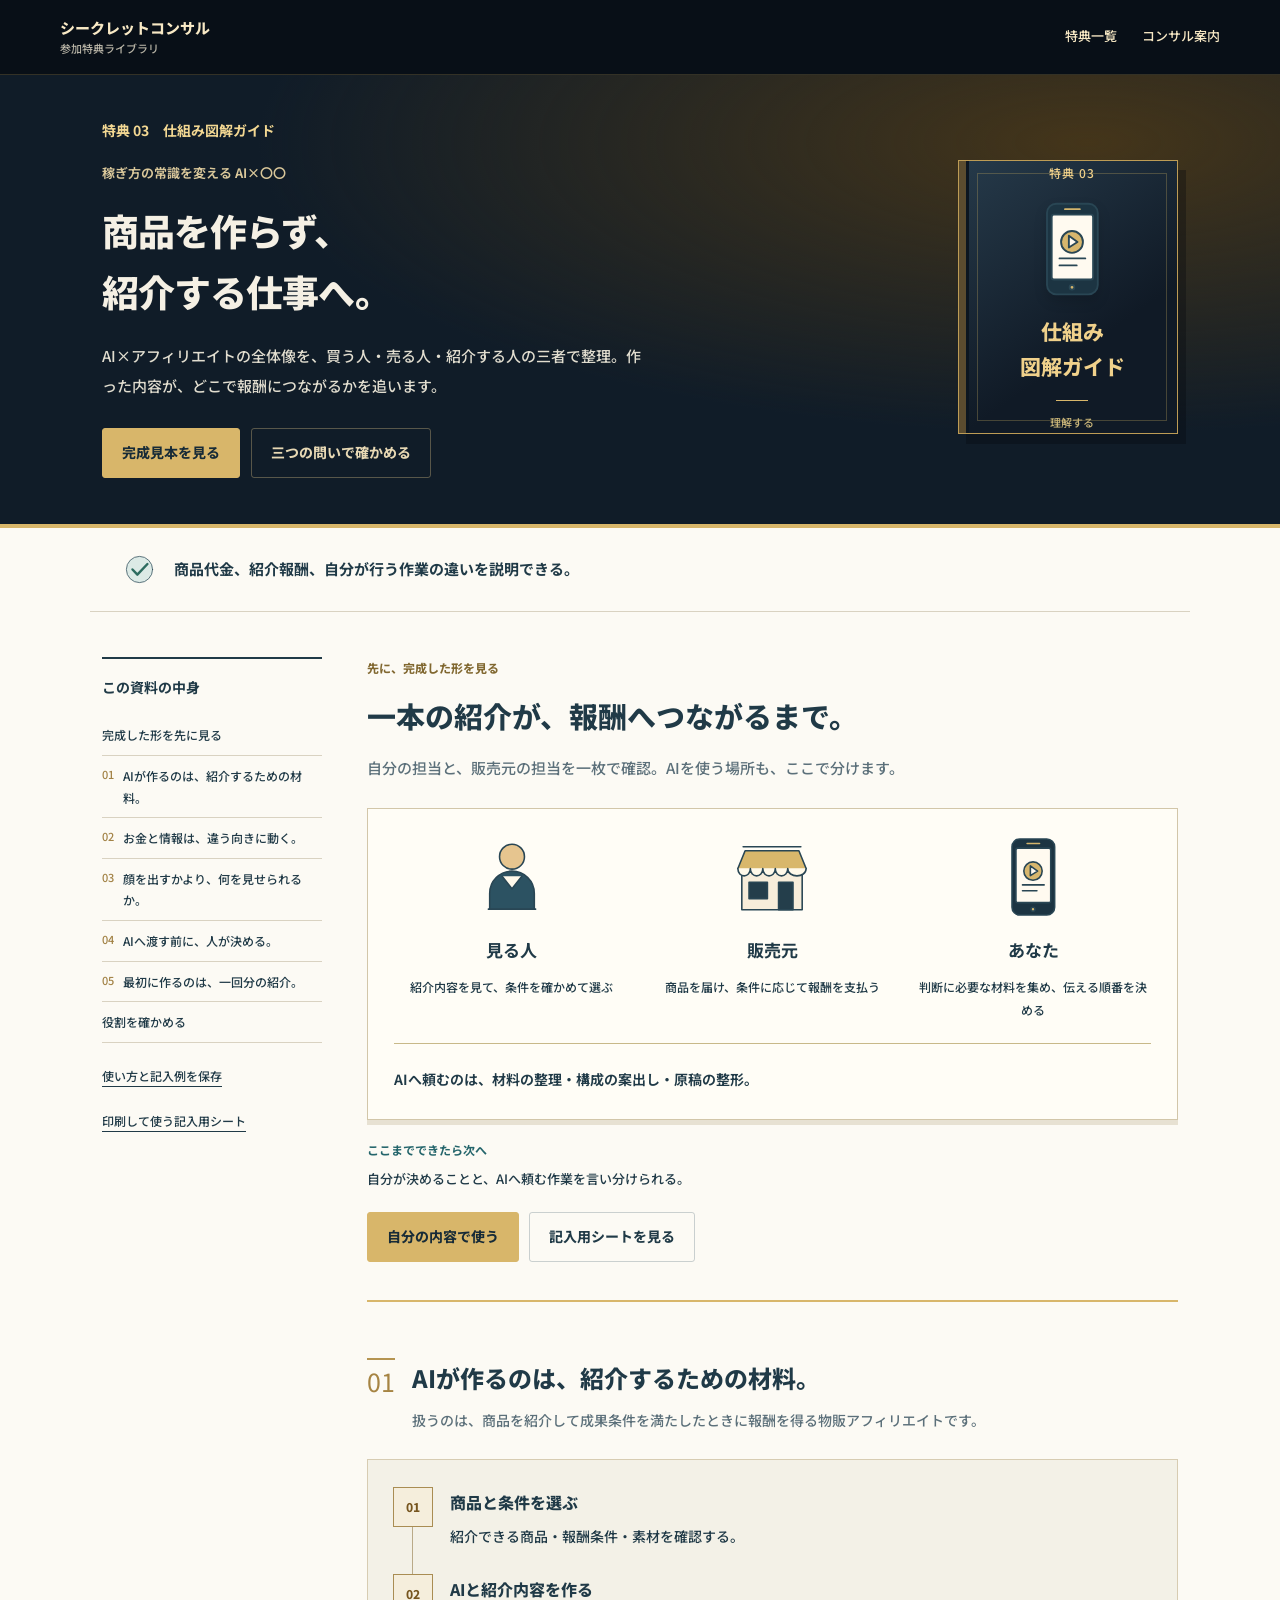
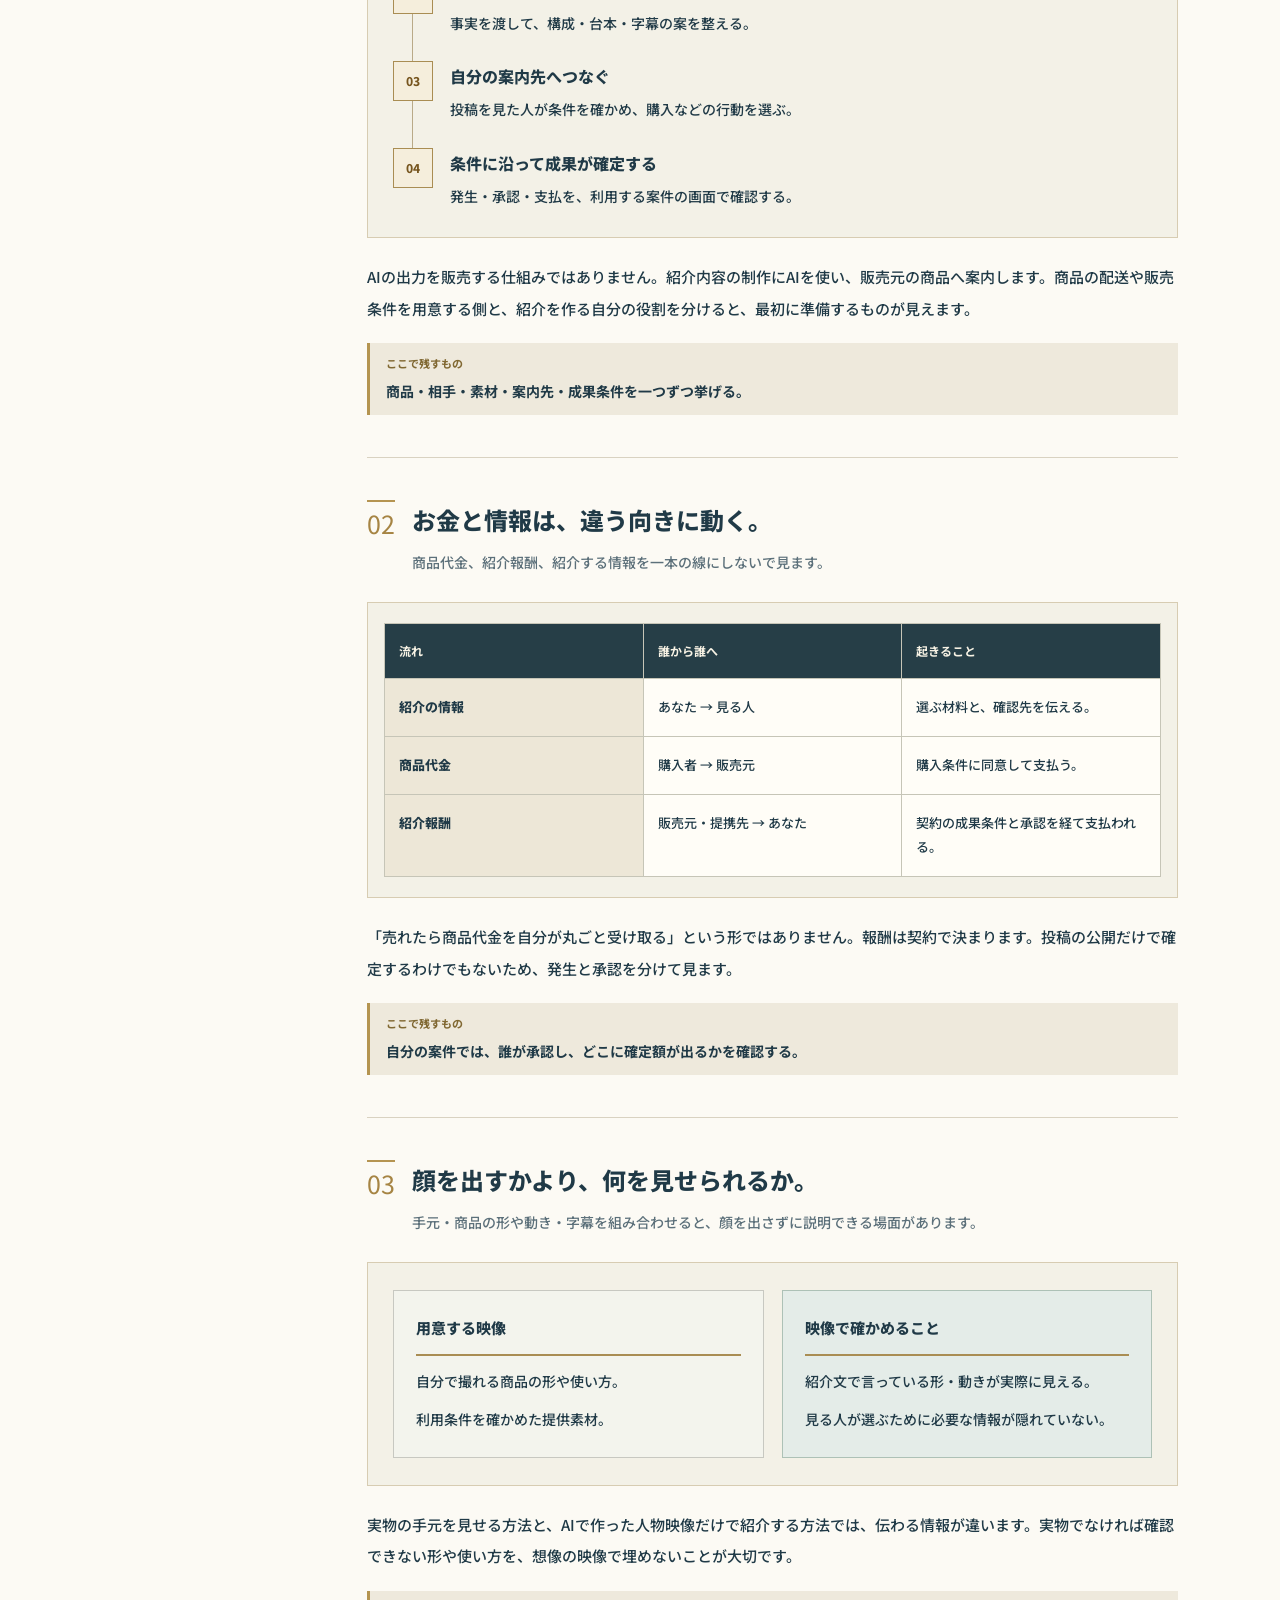
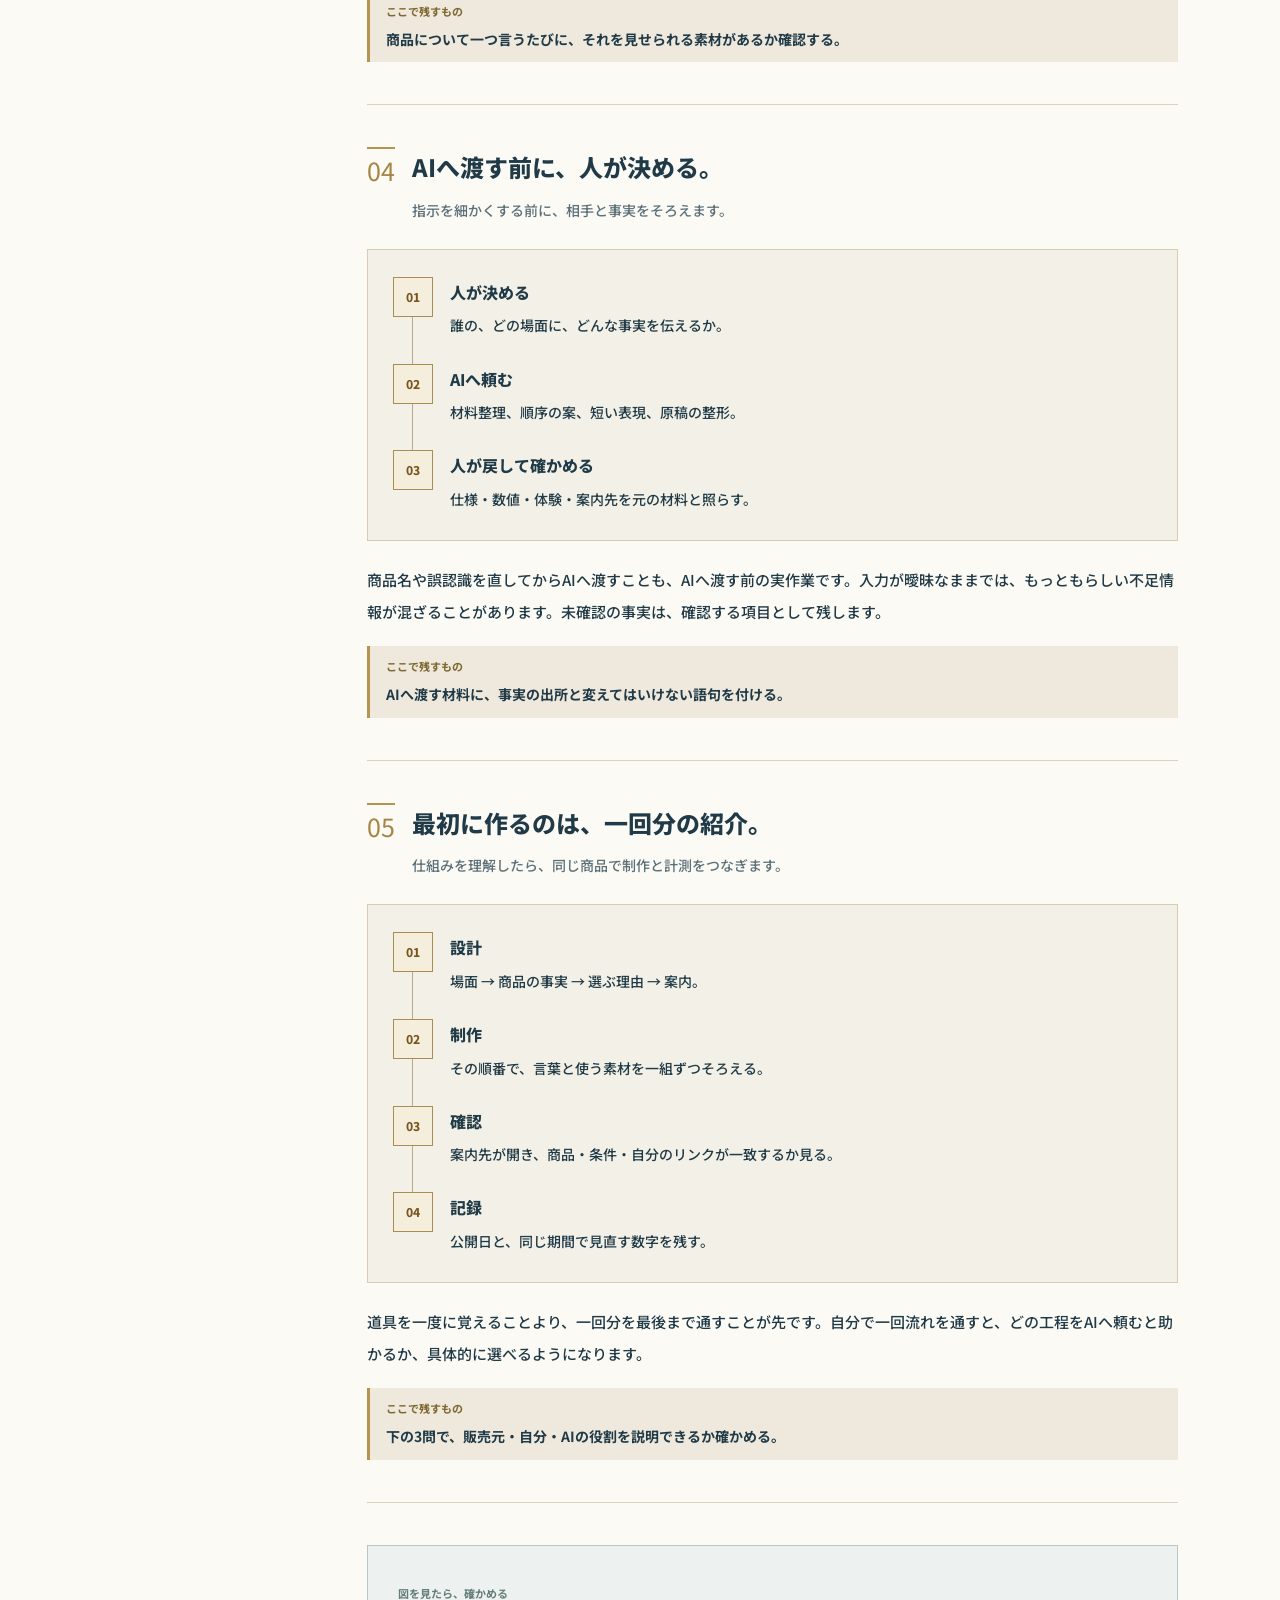
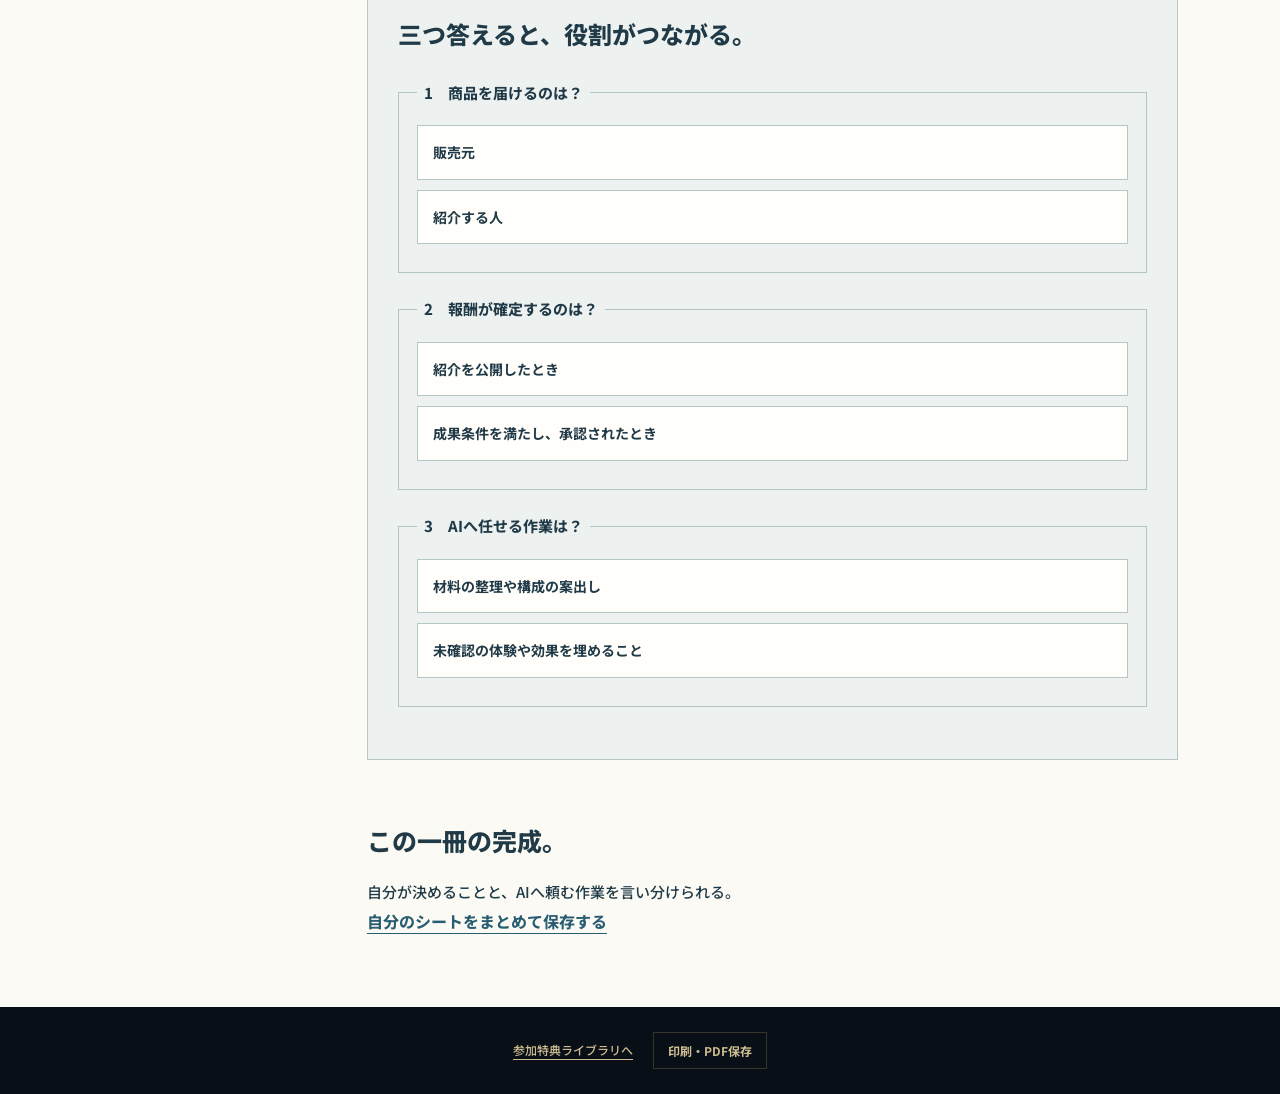
==== commit 242cab88: "Finish individual benefits and improve launch banner readability" ====
--- a/03.html
+++ b/03.html
@@ -1,3 +1,3 @@
 <!DOCTYPE html>
 
-<html lang="ja"><head><meta charset="utf-8"><meta content="noindex" name="robots"><meta content="width=device-width,initial-scale=1" name="viewport"><link href="data:," rel="icon"><title>稼ぎ方の常識を変える AI&times;〇〇｜参加特典</title><link href="bonus.css?v=c3b910244a" rel="stylesheet"></head><body class="bonus-page" data-volume="03"><header class="bonus-nav"><a class="bonus-brand" href="bonuses.html">シークレットコンサル<span>参加特典ライブラリ</span></a><nav aria-label="ページ"><a href="bonuses.html">特典一覧</a><a href="lp.html">募集LP</a></nav></header><header class="bonus-hero"><div class="bonus-hero-inner"><div><p class="volume-label">特典 03　仕組み図解ガイド</p><h1>商品を作らず、<br>紹介する仕事へ。</h1><p class="bonus-lead">AI&times;アフィリエイトの全体像を、買う人・売る人・紹介する人の三者で整理。作った内容が、どこで報酬につながるかを追います。</p><div class="hero-buttons"><a class="primary" href="#finished">完成見本を見る</a><a class="secondary" href="#practice">三つの問いで確かめる</a></div></div><div class="bonus-cover cover-03"><span>特典 03</span><svg aria-hidden="true" class="object object-phone" fill="none" stroke="#294654" stroke-linecap="round" stroke-linejoin="round" stroke-width="2.4" viewbox="0 0 128 128"><rect fill="#1c3442" height="116" rx="12" width="65" x="32" y="6"></rect><rect fill="#fffaf0" height="83" rx="3" width="53" x="38" y="20"></rect><path d="M55 13h19" stroke="#d4b56c"></path><path d="M48 76h33m-33 9h22"></path><circle cx="64" cy="55" fill="#d7b66d" r="14"></circle><path d="M60 47l11 8-11 7z" fill="#fffaf0"></path><circle cx="64" cy="113" fill="#d4b56c" r="3"></circle></svg><strong>仕組み<br>図解ガイド</strong><div class="cover-rule"></div><small>理解する</small></div></div></header><div class="gain-strip"><svg aria-hidden="true" class="object object-check" fill="none" stroke="#294654" stroke-linecap="round" stroke-linejoin="round" stroke-width="2.4" viewbox="0 0 128 128"><circle cx="64" cy="64" fill="#dceae6" r="43"></circle><path d="M41 64l16 17 33-35" stroke="#2d6c60" stroke-width="8"></path></svg><p>商品代金、紹介報酬、自分が行う作業の違いを説明できる。</p></div><main class="bonus-layout"><aside class="bonus-aside"><nav aria-label="この資料の目次"><strong>この資料の中身</strong><a href="#finished">完成した形を先に見る</a><a href="#lesson-1"><span>01</span>商品を作る人と、紹介する人は別。</a><a href="#lesson-2"><span>02</span>商品代金と、紹介報酬を分けて追う。</a><a href="#lesson-3"><span>03</span>AIに渡す材料は、人が選ぶ。</a><a href="#lesson-4"><span>04</span>携帯用ブラシなら、この順番。</a><a href="#lesson-5"><span>05</span>顔より先に、何を見せるか。</a><a href="#example">具体例を見る</a><a href="#practice">役割を確かめる</a></nav><a class="download-link" download href="downloads/03_使い方と記入例.txt">使い方と記入例を保存</a><a class="download-link" href="workbook.html#sheet-03">印刷して使う記入用シート</a></aside><article><section class="finished-artifact" id="finished"><header><p>先に、完成した形を見る</p><h2>一本の紹介が、報酬へつながるまで。</h2><p>自分の担当と、販売元の担当を一枚で確認。AIを使う場所も、ここで分けます。</p></header><div class="artifact-stage"><div class="role-map"><div><svg aria-hidden="true" class="object object-person" fill="none" stroke="#294654" stroke-linecap="round" stroke-linejoin="round" stroke-width="2.4" viewbox="0 0 128 128"><circle cx="64" cy="33" fill="#e6c58f" r="19"></circle><path d="M30 113V89a34 34 0 0168 0v24" fill="#2c5262"></path><path d="M49 63l15 19 15-19" fill="#fff9eb"></path><path d="M28 113h72"></path></svg><strong>見る人</strong><p>紹介内容を見て、条件を確かめて選ぶ</p></div><div><svg aria-hidden="true" class="object object-store" fill="none" stroke="#294654" stroke-linecap="round" stroke-linejoin="round" stroke-width="2.4" viewbox="0 0 128 128"><path d="M18 56h92v58H18z" fill="#f7edda"></path><path d="M12 51l11-27h82l11 27" fill="#d8b76b"></path><path d="M12 51c0 15 19 15 19 0 0 15 19 15 19 0 0 15 19 15 19 0 0 15 19 15 19 0 0 15 28 15 28 0" fill="#fff9e9"></path><path d="M29 72h28v25H29zm45 0h22v42H74z" fill="#243e4b"></path><path d="M20 18h88"></path></svg><strong>販売元</strong><p>商品を届け、条件に応じて報酬を支払う</p></div><div><svg aria-hidden="true" class="object object-phone" fill="none" stroke="#294654" stroke-linecap="round" stroke-linejoin="round" stroke-width="2.4" viewbox="0 0 128 128"><rect fill="#1c3442" height="116" rx="12" width="65" x="32" y="6"></rect><rect fill="#fffaf0" height="83" rx="3" width="53" x="38" y="20"></rect><path d="M55 13h19" stroke="#d4b56c"></path><path d="M48 76h33m-33 9h22"></path><circle cx="64" cy="55" fill="#d7b66d" r="14"></circle><path d="M60 47l11 8-11 7z" fill="#fffaf0"></path><circle cx="64" cy="113" fill="#d4b56c" r="3"></circle></svg><strong>あなた</strong><p>判断に必要な材料を集め、伝える順番を決める</p></div></div><p class="artifact-conclusion">AIへ頼むのは、材料の整理・構成の案出し・原稿の整形。</p></div><p class="done-line"><b>ここまでできたら次へ</b>自分が決めることと、AIへ頼む作業を言い分けられる。</p><div class="artifact-actions"><a class="primary" href="#practice">自分の内容で使う</a><a class="secondary" href="workbook.html#sheet-03">記入用シートを見る</a></div></section><section class="lesson" id="lesson-1"><header class="lesson-heading"><span>01</span><div><h2>商品を作る人と、紹介する人は別。</h2><p>アフィリエイトは、商品を紹介し、定められた成果条件を満たすと報酬につながる仕組みです。</p></div></header><figure aria-label="商品を作る人と、紹介する人は別。" class="lesson-figure figure-actors"><div class="visual-flow actors"><div class="actor"><svg aria-hidden="true" class="object object-store" fill="none" stroke="#294654" stroke-linecap="round" stroke-linejoin="round" stroke-width="2.4" viewbox="0 0 128 128"><path d="M18 56h92v58H18z" fill="#f7edda"></path><path d="M12 51l11-27h82l11 27" fill="#d8b76b"></path><path d="M12 51c0 15 19 15 19 0 0 15 19 15 19 0 0 15 19 15 19 0 0 15 19 15 19 0 0 15 28 15 28 0" fill="#fff9e9"></path><path d="M29 72h28v25H29zm45 0h22v42H74z" fill="#243e4b"></path><path d="M20 18h88"></path></svg><strong>販売元</strong><span>商品・販売ページを用意</span></div><div class="flow-arrow"><small>商品情報</small><i></i></div><div class="actor"><svg aria-hidden="true" class="object object-phone" fill="none" stroke="#294654" stroke-linecap="round" stroke-linejoin="round" stroke-width="2.4" viewbox="0 0 128 128"><rect fill="#1c3442" height="116" rx="12" width="65" x="32" y="6"></rect><rect fill="#fffaf0" height="83" rx="3" width="53" x="38" y="20"></rect><path d="M55 13h19" stroke="#d4b56c"></path><path d="M48 76h33m-33 9h22"></path><circle cx="64" cy="55" fill="#d7b66d" r="14"></circle><path d="M60 47l11 8-11 7z" fill="#fffaf0"></path><circle cx="64" cy="113" fill="#d4b56c" r="3"></circle></svg><strong>あなた</strong><span>選ぶための情報を紹介</span></div><div class="flow-arrow"><small>紹介内容</small><i></i></div><div class="actor"><svg aria-hidden="true" class="object object-person" fill="none" stroke="#294654" stroke-linecap="round" stroke-linejoin="round" stroke-width="2.4" viewbox="0 0 128 128"><circle cx="64" cy="33" fill="#e6c58f" r="19"></circle><path d="M30 113V89a34 34 0 0168 0v24" fill="#2c5262"></path><path d="M49 63l15 19 15-19" fill="#fff9eb"></path><path d="M28 113h72"></path></svg><strong>見る人</strong><span>内容と条件を確認して選ぶ</span></div></div></figure><p class="lesson-explain">販売元は商品と販売ページを用意し、見る人は情報と条件を確かめて選ぶ。あなたは、その間で「選ぶための情報」を紹介します。在庫や商品開発の仕事とは、担当する役割が異なります。</p><p class="lesson-action"><span>実践で見るところ</span><strong>自分が担当するのは、真ん中の「紹介する内容」。</strong></p></section><section class="lesson" id="lesson-2"><header class="lesson-heading"><span>02</span><div><h2>商品代金と、紹介報酬を分けて追う。</h2><p>購入者から販売元へ動く商品代金と、条件にもとづく紹介報酬は、別の流れです。</p></div></header><figure aria-label="商品代金と、紹介報酬を分けて追う。" class="lesson-figure figure-money"><div class="money-network"><div class="network-buyer"><div class="actor"><svg aria-hidden="true" class="object object-person" fill="none" stroke="#294654" stroke-linecap="round" stroke-linejoin="round" stroke-width="2.4" viewbox="0 0 128 128"><circle cx="64" cy="33" fill="#e6c58f" r="19"></circle><path d="M30 113V89a34 34 0 0168 0v24" fill="#2c5262"></path><path d="M49 63l15 19 15-19" fill="#fff9eb"></path><path d="M28 113h72"></path></svg><strong>購入者</strong><span>商品を選んで購入</span></div></div><div class="network-price"><span>商品代金</span><i>&rarr;</i></div><div class="network-seller"><div class="actor"><svg aria-hidden="true" class="object object-store" fill="none" stroke="#294654" stroke-linecap="round" stroke-linejoin="round" stroke-width="2.4" viewbox="0 0 128 128"><path d="M18 56h92v58H18z" fill="#f7edda"></path><path d="M12 51l11-27h82l11 27" fill="#d8b76b"></path><path d="M12 51c0 15 19 15 19 0 0 15 19 15 19 0 0 15 19 15 19 0 0 15 19 15 19 0 0 15 28 15 28 0" fill="#fff9e9"></path><path d="M29 72h28v25H29zm45 0h22v42H74z" fill="#243e4b"></path><path d="M20 18h88"></path></svg><strong>販売元</strong><span>商品を届ける</span></div></div><div class="network-commission"><span>成果条件を満たし、承認</span><strong>紹介報酬</strong><i>&darr;</i></div><div class="network-referrer"><div class="actor"><svg aria-hidden="true" class="object object-phone" fill="none" stroke="#294654" stroke-linecap="round" stroke-linejoin="round" stroke-width="2.4" viewbox="0 0 128 128"><rect fill="#1c3442" height="116" rx="12" width="65" x="32" y="6"></rect><rect fill="#fffaf0" height="83" rx="3" width="53" x="38" y="20"></rect><path d="M55 13h19" stroke="#d4b56c"></path><path d="M48 76h33m-33 9h22"></path><circle cx="64" cy="55" fill="#d7b66d" r="14"></circle><path d="M60 47l11 8-11 7z" fill="#fffaf0"></path><circle cx="64" cy="113" fill="#d4b56c" r="3"></circle></svg><strong>紹介する人</strong><span>紹介内容を作る、あなた</span></div></div><div class="network-referral"><span>選ぶための情報を紹介</span></div></div></figure><p class="lesson-explain">購入者が支払う代金と、あなたが受け取る紹介報酬は別の流れです。紹介すれば必ず報酬になるのではなく、その案件の成果条件を満たし、承認された分が確定していきます。</p><p class="lesson-action"><span>実践で見るところ</span><strong>商品代金は販売元へ。紹介報酬は条件の承認後に、紹介者へ。</strong></p></section><section class="lesson" id="lesson-3"><header class="lesson-heading"><span>03</span><div><h2>AIに渡す材料は、人が選ぶ。</h2><p>相手と商品の事実を人が決め、AIに整理や構成を手伝ってもらいます。</p></div></header><figure aria-label="AIに渡す材料は、人が選ぶ。" class="lesson-figure figure-handoff"><div class="handoff"><div><svg aria-hidden="true" class="object object-person" fill="none" stroke="#294654" stroke-linecap="round" stroke-linejoin="round" stroke-width="2.4" viewbox="0 0 128 128"><circle cx="64" cy="33" fill="#e6c58f" r="19"></circle><path d="M30 113V89a34 34 0 0168 0v24" fill="#2c5262"></path><path d="M49 63l15 19 15-19" fill="#fff9eb"></path><path d="M28 113h72"></path></svg><h4>自分で決める</h4><p>誰に届けるか</p><p>確認した商品の事実</p><p>案内先</p></div><span class="handoff-arrow">&rarr;</span><div><svg aria-hidden="true" class="object object-spark" fill="none" stroke="#294654" stroke-linecap="round" stroke-linejoin="round" stroke-width="2.4" viewbox="0 0 128 128"><rect fill="#1f3d4a" height="87" rx="22" width="91" x="19" y="20"></rect><text fill="#ecd295" font-family="sans-serif" font-size="43" stroke="none" text-anchor="middle" x="64" y="78">AI</text><path d="M108 7v19m-9-9h19" stroke="#b48e45"></path></svg><h4>AIへ任せる</h4><p>材料の整理</p><p>構成のたたき台</p><p>言葉を整える</p></div></div><div class="diagram-end">出てきた案は、自分で選び、確かめる。</div></figure><p class="lesson-explain">AIに「何か売れるものを作って」と丸投げすると、相手も根拠も曖昧になります。先に相手・場面・商品の事実・案内先をそろえ、整理や構成の案出しを手伝ってもらいます。</p><p class="lesson-action"><span>実践で見るところ</span><strong>完成した内容は、人が事実と照らして確かめる。</strong></p></section><section class="lesson" id="lesson-4"><header class="lesson-heading"><span>04</span><div><h2>携帯用ブラシなら、この順番。</h2><p>外へ持っていく道具を探す人に、形としまい方を見せる練習例です。</p></div></header><figure aria-label="携帯用ブラシなら、この順番。" class="lesson-figure figure-story"><div class="storyboard"><div class="story-frame"><span>1 使う場面</span><svg aria-hidden="true" class="object object-bag" fill="none" stroke="#294654" stroke-linecap="round" stroke-linejoin="round" stroke-width="2.4" viewbox="0 0 128 128"><path d="M23 43h82l8 74H15z" fill="#e5cb91"></path><path d="M43 51V31a21 21 0 0142 0v20" stroke-width="5"></path><path d="M35 66h58v32H35z" fill="#f8efda"></path><path d="M49 82h29" stroke="#bd9350"></path></svg><p>外出先で髪を整えたい</p></div><div class="story-frame"><span>2 商品の事実</span><svg aria-hidden="true" class="object object-brush" fill="none" stroke="#294654" stroke-linecap="round" stroke-linejoin="round" stroke-width="2.4" viewbox="0 0 128 128"><g transform="rotate(-28 64 64)"><rect fill="#d4b56c" height="50" rx="12" width="34" x="43" y="70"></rect><rect fill="#294e5b" height="77" rx="26" width="58" x="31" y="10"></rect><rect fill="#fff7e3" height="51" rx="17" width="40" x="40" y="20"></rect><path d="M48 30v30m8-33v36m8-36v36m8-33v30" stroke="#bd9350"></path></g></svg><p>折りたたみ式</p></div><div class="story-frame"><span>3 見せる情報</span><svg aria-hidden="true" class="object object-case" fill="none" stroke="#294654" stroke-linecap="round" stroke-linejoin="round" stroke-width="2.4" viewbox="0 0 128 128"><rect fill="#f1e2bf" height="72" rx="24" width="88" x="20" y="29"></rect><path d="M22 64h84" stroke="#b69052"></path><rect fill="#2c5262" height="15" rx="5" width="23" x="52" y="55"></rect><path d="M37 21q25-12 50 0" stroke="#b69052"></path></svg><p>開く・閉じる・しまう</p></div><div class="story-frame"><span>4 案内先</span><svg aria-hidden="true" class="object object-phone" fill="none" stroke="#294654" stroke-linecap="round" stroke-linejoin="round" stroke-width="2.4" viewbox="0 0 128 128"><rect fill="#1c3442" height="116" rx="12" width="65" x="32" y="6"></rect><rect fill="#fffaf0" height="83" rx="3" width="53" x="38" y="20"></rect><path d="M55 13h19" stroke="#d4b56c"></path><path d="M48 76h33m-33 9h22"></path><circle cx="64" cy="55" fill="#d7b66d" r="14"></circle><path d="M60 47l11 8-11 7z" fill="#fffaf0"></path><circle cx="64" cy="113" fill="#d4b56c" r="3"></circle></svg><p>サイズと購入条件を確認</p></div></div></figure><p class="lesson-explain">携帯用ブラシの練習なら、外出先で髪を整える場面から入り、開いた形・折りたたんだ形・ケースへの収納を見せる。最後に、サイズと購入条件を確認する先へつなげます。</p><p class="lesson-action"><span>実践で見るところ</span><strong>商品の特徴を、選ぶ人の場面につなげる。</strong></p></section><section class="lesson" id="lesson-5"><header class="lesson-heading"><span>05</span><div><h2>顔より先に、何を見せるか。</h2><p>開く動き、収納した形、仕様の確認。伝える中身に合う素材を選びます。</p></div></header><figure aria-label="顔より先に、何を見せるか。" class="lesson-figure figure-showcase"><div class="showcase"><div><svg aria-hidden="true" class="object object-brush" fill="none" stroke="#294654" stroke-linecap="round" stroke-linejoin="round" stroke-width="2.4" viewbox="0 0 128 128"><g transform="rotate(-28 64 64)"><rect fill="#d4b56c" height="50" rx="12" width="34" x="43" y="70"></rect><rect fill="#294e5b" height="77" rx="26" width="58" x="31" y="10"></rect><rect fill="#fff7e3" height="51" rx="17" width="40" x="40" y="20"></rect><path d="M48 30v30m8-33v36m8-36v36m8-33v30" stroke="#bd9350"></path></g></svg><strong>動きを見せる</strong><span>開く・閉じる</span></div><div><svg aria-hidden="true" class="object object-case" fill="none" stroke="#294654" stroke-linecap="round" stroke-linejoin="round" stroke-width="2.4" viewbox="0 0 128 128"><rect fill="#f1e2bf" height="72" rx="24" width="88" x="20" y="29"></rect><path d="M22 64h84" stroke="#b69052"></path><rect fill="#2c5262" height="15" rx="5" width="23" x="52" y="55"></rect><path d="M37 21q25-12 50 0" stroke="#b69052"></path></svg><strong>形を見せる</strong><span>ケースへしまう</span></div><div><svg aria-hidden="true" class="object object-document" fill="none" stroke="#294654" stroke-linecap="round" stroke-linejoin="round" stroke-width="2.4" viewbox="0 0 128 128"><path d="M30 8h49l22 23v89H30z" fill="#fffaf0"></path><path d="M79 8v25h22" fill="#e4ca8a"></path><path d="M44 52h43m-43 15h43m-43 15h27m-27 15h34" stroke="#8f9a9e"></path><rect fill="#d4b56c" height="5" rx="2" width="25" x="43" y="34"></rect></svg><strong>条件を見せる</strong><span>サイズ・購入条件</span></div></div></figure><p class="lesson-explain">手元、商品、仕様の文字。顔以外にも、見る人の判断を助ける素材があります。何を撮れるかより先に「相手は何を確かめたいか」を考えると、必要な素材を絞れます。</p><p class="lesson-action"><span>実践で見るところ</span><strong>自分が用意できる素材を、05の設計へ入れる。</strong></p></section><section class="worked-example" id="example"><header><span>具体例を、自分の手元へ</span><h2>見る人は、ここを確かめたい。</h2></header><div class="post-screens"><div><div class="post-picture"><svg aria-hidden="true" class="object object-bag" fill="none" stroke="#294654" stroke-linecap="round" stroke-linejoin="round" stroke-width="2.4" viewbox="0 0 128 128"><path d="M23 43h82l8 74H15z" fill="#e5cb91"></path><path d="M43 51V31a21 21 0 0142 0v20" stroke-width="5"></path><path d="M35 66h58v32H35z" fill="#f8efda"></path><path d="M49 82h29" stroke="#bd9350"></path></svg></div><span>外出先</span><strong>バッグに入れて、持ち歩きたい。</strong></div><div><div class="post-picture"><svg aria-hidden="true" class="object object-folded" fill="none" stroke="#294654" stroke-linecap="round" stroke-linejoin="round" stroke-width="2.4" viewbox="0 0 128 128"><rect fill="#294e5b" height="96" rx="30" width="67" x="31" y="15"></rect><rect fill="#fff6df" height="58" rx="21" width="46" x="41" y="28"></rect><path d="M50 39v35m9-38v40m10-40v40m9-37v35" stroke="#b99452"></path><path d="M44 100h42" stroke="#d4b56c" stroke-width="5"></path><path d="M104 31q19 28-1 52m-1-12v14h14" stroke="#b99452"></path></svg></div><span>閉じた形</span><strong>しまったとき、どんな形になる？</strong></div><div><div class="post-picture"><svg aria-hidden="true" class="object object-phone" fill="none" stroke="#294654" stroke-linecap="round" stroke-linejoin="round" stroke-width="2.4" viewbox="0 0 128 128"><rect fill="#1c3442" height="116" rx="12" width="65" x="32" y="6"></rect><rect fill="#fffaf0" height="83" rx="3" width="53" x="38" y="20"></rect><path d="M55 13h19" stroke="#d4b56c"></path><path d="M48 76h33m-33 9h22"></path><circle cx="64" cy="55" fill="#d7b66d" r="14"></circle><path d="M60 47l11 8-11 7z" fill="#fffaf0"></path><circle cx="64" cy="113" fill="#d4b56c" r="3"></circle></svg></div><span>案内先</span><strong>サイズと購入条件を確認しよう。</strong></div></div><p class="example-note">携帯用ブラシの紹介を考える練習例。特定の商品を推奨するものではありません。</p></section><section class="practice" id="practice"><header><span>図を見たら、確かめる</span><h2>三つ答えると、役割がつながる。</h2></header><div class="knowledge-check"><fieldset><legend>1　商品を届けるのは？</legend><button data-feedback="商品と販売ページを用意するのは販売元。紹介する人は、選ぶための情報を伝えます。" data-quiz-answer="true" type="button">販売元</button><button data-feedback="紹介する人の主な役割は、商品の判断材料を伝えることです。" data-quiz-answer="false" type="button">紹介する人</button><p aria-live="polite" class="quiz-feedback"></p></fieldset><fieldset><legend>2　報酬が確定するのは？</legend><button data-feedback="公開だけで確定するわけではありません。案件の成果条件と承認を確認します。" data-quiz-answer="false" type="button">紹介を公開したとき</button><button data-feedback="発生・確定・入金を分けて見ると、お金の流れを追いやすくなります。" data-quiz-answer="true" type="button">成果条件を満たし、承認されたとき</button><p aria-live="polite" class="quiz-feedback"></p></fieldset><fieldset><legend>3　AIへ任せる作業は？</legend><button data-feedback="相手と商品の事実をそろえたうえで、整理や案出しを手伝ってもらいます。" data-quiz-answer="true" type="button">材料の整理や構成の案出し</button><button data-feedback="未確認のことは想像で埋めず、確認する項目へ残します。" data-quiz-answer="false" type="button">未確認の体験や効果を埋めること</button><p aria-live="polite" class="quiz-feedback"></p></fieldset></div></section><section class="lesson-finish"><h2>次の一回へ、つなげる。</h2><p>あなたの役割は、商品を選ぶための判断材料をつくること。</p><div class="next-guide"><span>次に開くなら</span><a class="text-link" href="04.html">報酬のカラクリ</a></div></section></article></main><footer class="bonus-footer"><a href="bonuses.html">参加特典ライブラリへ</a><button data-print type="button">印刷・PDF保存</button></footer><script src="bonus-data.js?v=c34a190ec1"></script><script src="bonus.js?v=c8cf8e21ad"></script></body></html>+<html lang="ja"><head><meta charset="utf-8"><meta content="noindex" name="robots"><meta content="width=device-width,initial-scale=1" name="viewport"><link href="data:," rel="icon"><title>稼ぎ方の常識を変える AI&times;〇〇｜参加特典</title><link href="bonus.css?v=b09d57ad76" rel="stylesheet"></head><body class="bonus-page" data-volume="03"><header class="bonus-nav"><a class="bonus-brand" href="bonuses.html">シークレットコンサル<span>参加特典ライブラリ</span></a><nav aria-label="ページ"><a href="bonuses.html">特典一覧</a><a href="lp.html">コンサル案内</a></nav></header><header class="bonus-hero"><div class="bonus-hero-inner"><div><p class="volume-label">特典 03　仕組み図解ガイド</p><p class="official-bonus-title">稼ぎ方の常識を変える AI&times;〇〇</p><h1>商品を作らず、<br>紹介する仕事へ。</h1><p class="bonus-lead">AI&times;アフィリエイトの全体像を、買う人・売る人・紹介する人の三者で整理。作った内容が、どこで報酬につながるかを追います。</p><div class="hero-buttons"><a class="primary" href="#finished">完成見本を見る</a><a class="secondary" href="#practice">三つの問いで確かめる</a></div></div><div class="bonus-cover cover-03"><span>特典 03</span><svg aria-hidden="true" class="object object-phone" fill="none" stroke="#294654" stroke-linecap="round" stroke-linejoin="round" stroke-width="2.4" viewbox="0 0 128 128"><rect fill="#1c3442" height="116" rx="12" width="65" x="32" y="6"></rect><rect fill="#fffaf0" height="83" rx="3" width="53" x="38" y="20"></rect><path d="M55 13h19" stroke="#d4b56c"></path><path d="M48 76h33m-33 9h22"></path><circle cx="64" cy="55" fill="#d7b66d" r="14"></circle><path d="M60 47l11 8-11 7z" fill="#fffaf0"></path><circle cx="64" cy="113" fill="#d4b56c" r="3"></circle></svg><strong>仕組み<br>図解ガイド</strong><div class="cover-rule"></div><small>理解する</small></div></div></header><div class="gain-strip"><svg aria-hidden="true" class="object object-check" fill="none" stroke="#294654" stroke-linecap="round" stroke-linejoin="round" stroke-width="2.4" viewbox="0 0 128 128"><circle cx="64" cy="64" fill="#dceae6" r="43"></circle><path d="M41 64l16 17 33-35" stroke="#2d6c60" stroke-width="8"></path></svg><p>商品代金、紹介報酬、自分が行う作業の違いを説明できる。</p></div><main class="bonus-layout"><aside class="bonus-aside"><nav aria-label="この資料の目次"><strong>この資料の中身</strong><a href="#finished">完成した形を先に見る</a><a href="#lesson-1"><span>01</span>AIが作るのは、紹介するための材料。</a><a href="#lesson-2"><span>02</span>お金と情報は、違う向きに動く。</a><a href="#lesson-3"><span>03</span>顔を出すかより、何を見せられるか。</a><a href="#lesson-4"><span>04</span>AIへ渡す前に、人が決める。</a><a href="#lesson-5"><span>05</span>最初に作るのは、一回分の紹介。</a><a href="#practice">役割を確かめる</a></nav><a class="download-link" download href="downloads/03_使い方と記入例.txt">使い方と記入例を保存</a><a class="download-link" href="workbook.html#sheet-03">印刷して使う記入用シート</a></aside><article><section class="finished-artifact" id="finished"><header><p>先に、完成した形を見る</p><h2>一本の紹介が、報酬へつながるまで。</h2><p>自分の担当と、販売元の担当を一枚で確認。AIを使う場所も、ここで分けます。</p></header><div class="artifact-stage"><div class="role-map"><div><svg aria-hidden="true" class="object object-person" fill="none" stroke="#294654" stroke-linecap="round" stroke-linejoin="round" stroke-width="2.4" viewbox="0 0 128 128"><circle cx="64" cy="33" fill="#e6c58f" r="19"></circle><path d="M30 113V89a34 34 0 0168 0v24" fill="#2c5262"></path><path d="M49 63l15 19 15-19" fill="#fff9eb"></path><path d="M28 113h72"></path></svg><strong>見る人</strong><p>紹介内容を見て、条件を確かめて選ぶ</p></div><div><svg aria-hidden="true" class="object object-store" fill="none" stroke="#294654" stroke-linecap="round" stroke-linejoin="round" stroke-width="2.4" viewbox="0 0 128 128"><path d="M18 56h92v58H18z" fill="#f7edda"></path><path d="M12 51l11-27h82l11 27" fill="#d8b76b"></path><path d="M12 51c0 15 19 15 19 0 0 15 19 15 19 0 0 15 19 15 19 0 0 15 19 15 19 0 0 15 28 15 28 0" fill="#fff9e9"></path><path d="M29 72h28v25H29zm45 0h22v42H74z" fill="#243e4b"></path><path d="M20 18h88"></path></svg><strong>販売元</strong><p>商品を届け、条件に応じて報酬を支払う</p></div><div><svg aria-hidden="true" class="object object-phone" fill="none" stroke="#294654" stroke-linecap="round" stroke-linejoin="round" stroke-width="2.4" viewbox="0 0 128 128"><rect fill="#1c3442" height="116" rx="12" width="65" x="32" y="6"></rect><rect fill="#fffaf0" height="83" rx="3" width="53" x="38" y="20"></rect><path d="M55 13h19" stroke="#d4b56c"></path><path d="M48 76h33m-33 9h22"></path><circle cx="64" cy="55" fill="#d7b66d" r="14"></circle><path d="M60 47l11 8-11 7z" fill="#fffaf0"></path><circle cx="64" cy="113" fill="#d4b56c" r="3"></circle></svg><strong>あなた</strong><p>判断に必要な材料を集め、伝える順番を決める</p></div></div><p class="artifact-conclusion">AIへ頼むのは、材料の整理・構成の案出し・原稿の整形。</p></div><p class="done-line"><b>ここまでできたら次へ</b>自分が決めることと、AIへ頼む作業を言い分けられる。</p><div class="artifact-actions"><a class="primary" href="#practice">自分の内容で使う</a><a class="secondary" href="workbook.html#sheet-03">記入用シートを見る</a></div></section><section class="lesson v32-lesson" id="lesson-1"><header class="lesson-heading"><span>01</span><div><h2>AIが作るのは、紹介するための材料。</h2><p>扱うのは、商品を紹介して成果条件を満たしたときに報酬を得る物販アフィリエイトです。</p></div></header><figure aria-label="AIが作るのは、紹介するための材料。" class="lesson-figure"><ol class="v32-flow"><li><span>01</span><div><b>商品と条件を選ぶ</b><p>紹介できる商品・報酬条件・素材を確認する。</p></div></li><li><span>02</span><div><b>AIと紹介内容を作る</b><p>事実を渡して、構成・台本・字幕の案を整える。</p></div></li><li><span>03</span><div><b>自分の案内先へつなぐ</b><p>投稿を見た人が条件を確かめ、購入などの行動を選ぶ。</p></div></li><li><span>04</span><div><b>条件に沿って成果が確定する</b><p>発生・承認・支払を、利用する案件の画面で確認する。</p></div></li></ol></figure><p class="lesson-explain">AIの出力を販売する仕組みではありません。紹介内容の制作にAIを使い、販売元の商品へ案内します。商品の配送や販売条件を用意する側と、紹介を作る自分の役割を分けると、最初に準備するものが見えます。</p><p class="lesson-action"><span>ここで残すもの</span><strong>商品・相手・素材・案内先・成果条件を一つずつ挙げる。</strong></p></section><section class="lesson v32-lesson" id="lesson-2"><header class="lesson-heading"><span>02</span><div><h2>お金と情報は、違う向きに動く。</h2><p>商品代金、紹介報酬、紹介する情報を一本の線にしないで見ます。</p></div></header><figure aria-label="お金と情報は、違う向きに動く。" class="lesson-figure"><div class="v32-table-wrap"><table class="v32-table" data-columns="3"><thead><tr><th scope="col">流れ</th><th scope="col">誰から誰へ</th><th scope="col">起きること</th></tr></thead><tbody><tr><th scope="row">紹介の情報</th><td data-label="誰から誰へ">あなた &rarr; 見る人</td><td data-label="起きること">選ぶ材料と、確認先を伝える。</td></tr><tr><th scope="row">商品代金</th><td data-label="誰から誰へ">購入者 &rarr; 販売元</td><td data-label="起きること">購入条件に同意して支払う。</td></tr><tr><th scope="row">紹介報酬</th><td data-label="誰から誰へ">販売元・提携先 &rarr; あなた</td><td data-label="起きること">契約の成果条件と承認を経て支払われる。</td></tr></tbody></table></div></figure><p class="lesson-explain">「売れたら商品代金を自分が丸ごと受け取る」という形ではありません。報酬は契約で決まります。投稿の公開だけで確定するわけでもないため、発生と承認を分けて見ます。</p><p class="lesson-action"><span>ここで残すもの</span><strong>自分の案件では、誰が承認し、どこに確定額が出るかを確認する。</strong></p></section><section class="lesson v32-lesson" id="lesson-3"><header class="lesson-heading"><span>03</span><div><h2>顔を出すかより、何を見せられるか。</h2><p>手元・商品の形や動き・字幕を組み合わせると、顔を出さずに説明できる場面があります。</p></div></header><figure aria-label="顔を出すかより、何を見せられるか。" class="lesson-figure"><div class="v32-compare"><div><span>用意する映像</span><p>自分で撮れる商品の形や使い方。</p><p>利用条件を確かめた提供素材。</p></div><div><span>映像で確かめること</span><p>紹介文で言っている形・動きが実際に見える。</p><p>見る人が選ぶために必要な情報が隠れていない。</p></div></div></figure><p class="lesson-explain">実物の手元を見せる方法と、AIで作った人物映像だけで紹介する方法では、伝わる情報が違います。実物でなければ確認できない形や使い方を、想像の映像で埋めないことが大切です。</p><p class="lesson-action"><span>ここで残すもの</span><strong>商品について一つ言うたびに、それを見せられる素材があるか確認する。</strong></p></section><section class="lesson v32-lesson" id="lesson-4"><header class="lesson-heading"><span>04</span><div><h2>AIへ渡す前に、人が決める。</h2><p>指示を細かくする前に、相手と事実をそろえます。</p></div></header><figure aria-label="AIへ渡す前に、人が決める。" class="lesson-figure"><ol class="v32-flow"><li><span>01</span><div><b>人が決める</b><p>誰の、どの場面に、どんな事実を伝えるか。</p></div></li><li><span>02</span><div><b>AIへ頼む</b><p>材料整理、順序の案、短い表現、原稿の整形。</p></div></li><li><span>03</span><div><b>人が戻して確かめる</b><p>仕様・数値・体験・案内先を元の材料と照らす。</p></div></li></ol></figure><p class="lesson-explain">商品名や誤認識を直してからAIへ渡すことも、AIへ渡す前の実作業です。入力が曖昧なままでは、もっともらしい不足情報が混ざることがあります。未確認の事実は、確認する項目として残します。</p><p class="lesson-action"><span>ここで残すもの</span><strong>AIへ渡す材料に、事実の出所と変えてはいけない語句を付ける。</strong></p></section><section class="lesson v32-lesson" id="lesson-5"><header class="lesson-heading"><span>05</span><div><h2>最初に作るのは、一回分の紹介。</h2><p>仕組みを理解したら、同じ商品で制作と計測をつなぎます。</p></div></header><figure aria-label="最初に作るのは、一回分の紹介。" class="lesson-figure"><ol class="v32-flow"><li><span>01</span><div><b>設計</b><p>場面 &rarr; 商品の事実 &rarr; 選ぶ理由 &rarr; 案内。</p></div></li><li><span>02</span><div><b>制作</b><p>その順番で、言葉と使う素材を一組ずつそろえる。</p></div></li><li><span>03</span><div><b>確認</b><p>案内先が開き、商品・条件・自分のリンクが一致するか見る。</p></div></li><li><span>04</span><div><b>記録</b><p>公開日と、同じ期間で見直す数字を残す。</p></div></li></ol></figure><p class="lesson-explain">道具を一度に覚えることより、一回分を最後まで通すことが先です。自分で一回流れを通すと、どの工程をAIへ頼むと助かるか、具体的に選べるようになります。</p><p class="lesson-action"><span>ここで残すもの</span><strong>下の3問で、販売元・自分・AIの役割を説明できるか確かめる。</strong></p></section><section class="practice" id="practice"><header><span>図を見たら、確かめる</span><h2>三つ答えると、役割がつながる。</h2></header><div class="knowledge-check"><fieldset><legend>1　商品を届けるのは？</legend><button data-feedback="商品と販売ページを用意するのは販売元。紹介する人は、選ぶための情報を伝えます。" data-quiz-answer="true" type="button">販売元</button><button data-feedback="紹介する人の主な役割は、商品の判断材料を伝えることです。" data-quiz-answer="false" type="button">紹介する人</button><p aria-live="polite" class="quiz-feedback"></p></fieldset><fieldset><legend>2　報酬が確定するのは？</legend><button data-feedback="公開だけで確定するわけではありません。案件の成果条件と承認を確認します。" data-quiz-answer="false" type="button">紹介を公開したとき</button><button data-feedback="発生・確定・入金を分けて見ると、お金の流れを追いやすくなります。" data-quiz-answer="true" type="button">成果条件を満たし、承認されたとき</button><p aria-live="polite" class="quiz-feedback"></p></fieldset><fieldset><legend>3　AIへ任せる作業は？</legend><button data-feedback="相手と商品の事実をそろえたうえで、整理や案出しを手伝ってもらいます。" data-quiz-answer="true" type="button">材料の整理や構成の案出し</button><button data-feedback="未確認のことは想像で埋めず、確認する項目へ残します。" data-quiz-answer="false" type="button">未確認の体験や効果を埋めること</button><p aria-live="polite" class="quiz-feedback"></p></fieldset></div></section><section class="lesson-finish"><h2>この一冊の完成。</h2><p>自分が決めることと、AIへ頼む作業を言い分けられる。</p><a class="text-link" href="#practice">自分のシートをまとめて保存する</a></section></article></main><footer class="bonus-footer"><a href="bonuses.html">参加特典ライブラリへ</a><button data-print type="button">印刷・PDF保存</button></footer><script src="bonus-data.js?v=2a8fb94de8"></script><script src="bonus.js?v=a031c0be46"></script></body></html>
--- a/bonus.css
+++ b/bonus.css
@@ -46,3 +46,14 @@
 @media(max-width:560px){.finished-artifact{margin-bottom:35px;padding-bottom:27px}.finished-artifact h2{font-size:24px}.finished-artifact>header>p:last-child{font-size:13px}.artifact-stage{padding:20px 16px;margin-top:21px}.artifact-rows>div{grid-template-columns:70px minmax(0,1fr);gap:12px;padding:12px 0}.artifact-rows dt{font-size:11px}.artifact-rows dd{font-size:12px}.session-ticket{display:block}.session-time{display:grid;grid-template-columns:90px 1fr;border-right:0;border-bottom:1px dashed #b8a66f;padding:0 0 17px;text-align:left;gap:5px 16px}.session-time>span{grid-column:2;font-size:11px;align-self:end}.session-time>strong{grid-column:1;grid-row:1/3;font-size:55px;align-self:center}.session-time small{font-size:16px}.session-time>b{grid-column:2;font-size:13px}.role-map{gap:14px;grid-template-columns:1fr;text-align:left}.role-map>div{display:grid;grid-template-columns:58px 1fr;gap:0 15px;border-bottom:1px solid #d4d3bc;padding-bottom:15px}.role-map .object{grid-row:1/3;width:55px;height:55px;margin:0}.role-map strong{font-size:15px}.role-map p{font-size:12px;margin-top:5px}.artifact-conclusion{font-size:12px;margin-top:17px;padding-top:16px}.offer-heading strong{font-size:29px}.production-story{gap:22px 15px}.story-image .object{width:76px;height:76px}.story-image>span{font-size:10px;top:6px;left:7px}.production-story>div>b{font-size:13px;margin-top:9px}.production-story>div>p{font-size:12px}.production-story small{font-size:10px}.artifact-actions .primary,.artifact-actions .secondary{font-size:12px;padding:10px 12px}.completion-files>div{grid-template-columns:24px minmax(0,1fr);gap:10px}.completion-files a{grid-column:2;min-height:24px}.completion-files b{font-size:14px}.completion-files p{font-size:11px}.prep-week>div{grid-template-columns:23px 49px minmax(0,1fr);gap:10px;padding:15px 0}.prep-week>div>span{font-size:19px}.prep-week strong{font-size:13px}.prep-week p{font-size:11px}.output-catalog summary{padding:14px}.output-catalog summary strong{font-size:13px;display:block}.output-catalog details>div{padding:16px 13px}.output-catalog pre{font-size:12px;line-height:1.95}.output-catalog button{font-size:11px;padding:10px}.observation-post{grid-template-columns:70px minmax(0,1fr);gap:0 13px;padding:18px 13px}.observation-post .object{width:70px;height:90px}.observation-post>strong{font-size:15px}.funnel-table>div{gap:7px}.funnel-table strong{font-size:14px}.reading-note h3{font-size:20px}.reading-note p{font-size:12px}.library-preview{padding:0 22px;margin-bottom:38px}.preview-heading{display:block;margin-bottom:19px}.library-preview h2{font-size:22px}.preview-heading>a{display:inline-block;margin-top:10px;font-size:12px}.preview-card{padding:20px 16px;gap:0 17px;grid-template-columns:1fr 1.05fr}.preview-card h3{font-size:17px;margin:8px 0}.preview-card>p{font-size:10px}.preview-card>span{font-size:11px;margin-top:10px}.mini-strip{gap:6px}.mini-strip>div{padding:8px 5px}.mini-strip .object{width:43px;height:43px}.mini-strip b{font-size:9px}.mini-output{padding:10px;font-size:10px}.mini-numbers>div{font-size:10px;gap:8px;flex-wrap:wrap}.mini-numbers strong{font-size:16px}.form-guide{font-size:12px;padding:13px}.form-result-review{font-size:12px;padding:14px}.funnel-live{padding:17px 13px}.funnel-live .funnel-row{font-size:11px}.workbook-opening{padding:30px 20px}.workbook-opening h1{font-size:26px}.work-sheet{padding:26px 20px;margin:0 15px 25px}.work-sheet h2{font-size:23px}.writing-row{grid-template-columns:1fr;gap:8px}.writing-row>b{font-size:13px}.writing-row>b small{font-size:10px;display:inline;margin-left:9px}.writing-lines{min-height:80px}.sheet-foot{flex-direction:column;gap:7px}}
 @media(max-width:359px){.finished-artifact h2{font-size:21px}.artifact-stage{padding:17px 13px}.production-story{grid-template-columns:1fr}.story-image{aspect-ratio:2.5}.story-image .object{width:75px;height:75px}.production-story>div>p{font-size:13px}.production-story small{font-size:11px}.preview-card{display:block}.preview-card>.mini-strip,.preview-card>.mini-output,.preview-card>.mini-numbers{margin-top:16px}.mini-strip{grid-template-columns:repeat(4,1fr)}.mini-strip .object{width:42px;height:42px}.funnel-table strong{font-size:12px}.funnel-table>div>span{font-size:11px}}
 @media print{.finished-artifact{break-inside:avoid;print-color-adjust:exact}.artifact-stage{box-shadow:none}.artifact-actions,.preview-heading>a,.completion-files a,[data-select-prompt]{display:none!important}.library-preview{color:#18343e}.preview-grid{display:block}.preview-card{margin-bottom:8mm}.workbook-page .bonus-nav,.workbook-page .bonus-footer,.workbook-opening{display:none!important}.workbook-page{background:#fff}.workbook-page .work-sheet{width:auto;max-width:none;margin:0;padding:7mm 0;border:0;break-after:page;box-shadow:none}.workbook-page .work-sheet:last-child{break-after:auto}.workbook-page .work-sheet h2{font-size:21pt}.workbook-page .writing-row{display:grid;grid-template-columns:46mm 1fr;gap:6mm;padding:4mm 0;min-height:22mm;break-inside:avoid}.workbook-page .writing-row>b{font-size:10pt}.workbook-page .writing-row small{font-size:8pt;display:block;margin:2mm 0 0}.workbook-page .writing-lines{min-height:16mm}.workbook-page .sheet-foot{display:flex;flex-direction:row}.workbook-page .sheet-foot>a{display:none}.workbook-page .sheet-checks{font-size:9pt}.workbook-page .work-sheet>header{margin-bottom:4mm}.workbook-page .work-sheet>header>p{font-size:10pt}.workbook-page .work-sheet>header>span{font-size:9pt}}
+
+/* BONUS_V32_START */
+@font-face{font-family:"Bonus Sans";src:url("assets/fonts/BonusSans-v32.woff2") format("woff2");font-style:normal;font-weight:100 900;font-display:swap}
+.official-bonus-title{color:#d9c79a;font-size:13px;font-weight:650;line-height:1.9;max-width:42em;margin-bottom:14px}.bonus-hero-inner{padding-top:42px;padding-bottom:46px;gap:44px}.bonus-hero h1{font-size:37px;line-height:1.65}.bonus-lead{font-size:15px;margin-top:19px}.bonus-cover{max-height:274px}.v32-flow{list-style:none;margin:0;padding:0;display:grid;gap:0}.v32-flow li{position:relative;display:grid;grid-template-columns:40px minmax(0,1fr);gap:17px;padding:0 0 24px}.v32-flow li:last-child{padding-bottom:0}.v32-flow li:not(:last-child):before{content:"";position:absolute;left:19px;top:36px;bottom:0;border-left:1px solid #b9aa88}.v32-flow li>span{position:relative;z-index:1;display:grid;place-items:center;border:1px solid #a98d53;width:40px;height:40px;background:#f5eedc;font-size:12px;color:#76551e;font-weight:800;line-height:1}.v32-flow b{font-size:16px;font-weight:800;line-height:1.8}.v32-flow p{font-size:14px;margin-top:5px;line-height:1.95}.v32-compare{display:grid;grid-template-columns:1fr 1fr;gap:18px;align-items:stretch}.v32-compare>div{padding:23px 22px;border:1px solid #c7c8c1;background:#f3f4ed}.v32-compare>div+div{background:#e4ece8;border-color:#adc1b6}.v32-compare span{display:block;font-size:15px;font-weight:800;padding-bottom:12px;border-bottom:2px solid #a98d53;margin-bottom:12px}.v32-compare p{font-size:14px;margin-top:11px;line-height:1.95}.v32-table-wrap{width:100%;min-width:0}.v32-table{border-collapse:collapse;width:100%;table-layout:fixed;font-size:13px;line-height:1.9}.v32-table th,.v32-table td{vertical-align:top;text-align:left;padding:16px 14px;border:1px solid #c6c5b7;overflow-wrap:anywhere;word-break:normal}.v32-table thead th{background:#263e47;color:#f8f3e5;font-size:12px}.v32-table tbody th{background:#ede7d7;width:24%;font-weight:800}.v32-table td{background:#fffdf7}.v32-lesson .lesson-figure{padding:27px 25px;background:#f3f1e7}.v32-lesson .lesson-explain{font-size:15px;line-height:2.1}.v32-lesson .lesson-action{font-size:13px}.v32-note{font-size:12px;line-height:2;color:#5c707a;margin:16px 0}.v32-extra-fields{padding:23px 0 10px;border-top:1px solid #d0cbbd;border-bottom:1px solid #d0cbbd;margin:22px 0 24px}.v32-extra-fields>h3{font-size:16px;margin-bottom:20px}.v32-extra-fields label:last-child{margin-bottom:0}.v32-extra-fields small{display:block;font-size:12px;font-weight:500;line-height:1.9;color:#60747b;margin-top:5px}.v32-extra-fields select{width:100%;border:1px solid #a7b0ac;border-radius:3px;padding:12px;background:#fff;color:inherit;font-size:14px}.v32-caption textarea{font-size:14px;line-height:1.9}.v32-caption .output-panel{margin-top:26px}.v32-caption .output-panel textarea{font-family:ui-monospace,"Bonus Sans",monospace}.v32-supplement{padding-top:12px}.v32-lesson{scroll-margin-top:90px}.bonus-page .lesson-figure:has(.v32-table-wrap){padding:20px 16px}
+@media(max-width:760px){.bonus-hero-inner{gap:25px}.bonus-hero h1{font-size:31px}.v32-compare{gap:12px}.v32-compare>div{padding:19px 16px}.official-bonus-title{font-size:12px}.v32-table th,.v32-table td{padding:14px 11px}}
+@media(max-width:560px){.bonus-hero-inner{padding:29px 22px 32px;grid-template-columns:minmax(0,1fr)}.bonus-hero .bonus-cover{display:none}.bonus-hero h1{font-size:28px}.bonus-hero .volume-label{font-size:12px;margin-bottom:12px}.official-bonus-title{font-size:12px;line-height:1.9;margin-bottom:12px}.bonus-lead{font-size:14px}.v32-compare{grid-template-columns:1fr;gap:15px}.v32-flow li{grid-template-columns:33px minmax(0,1fr);gap:12px;padding-bottom:24px}.v32-flow li>span{width:33px;height:33px;font-size:11px}.v32-flow li:not(:last-child):before{left:16px;top:32px}.v32-flow b{font-size:15px;line-height:1.9}.v32-flow p{font-size:13px;line-height:2}.v32-lesson .lesson-figure{padding:23px 18px}.v32-lesson .lesson-explain{font-size:14px}.v32-compare span{font-size:14px}.v32-compare p{font-size:13px}.v32-table{font-size:12px;line-height:1.95}.v32-table th,.v32-table td{padding:12px 9px}.v32-table thead th{font-size:11px}.v32-lesson .lesson-figure:has(.v32-table-wrap){background:none;padding:0}.v32-table tbody th{width:auto}.v32-caption .output-panel{padding:18px 12px}.v32-extra-fields{padding-top:20px}.v32-note{font-size:12px}}
+@media(max-width:359px){.bonus-hero-inner{padding-inline:18px}.bonus-hero h1{font-size:25px}.v32-lesson .lesson-figure{padding:21px 15px}.v32-table{font-size:11px}.v32-table th,.v32-table td{padding:11px 7px}.v32-table thead th{font-size:10px}.v32-flow p{font-size:13px}.v32-table-wrap:has(th:nth-child(3)) .v32-table th,.v32-table-wrap:has(th:nth-child(3)) .v32-table td{padding:10px 6px}}
+.v32-calc-inputs{display:grid;grid-template-columns:1fr 1fr;gap:18px;margin-top:23px}.v32-calc-inputs .field{margin:0}.v32-calc-results{margin:25px 0 0}.v32-calc-results>div{display:flex;justify-content:space-between;align-items:center;gap:18px;padding:17px 0;border-bottom:1px solid #bac7c5}.v32-calc-results dt{font-size:13px}.v32-calc-results dd{margin:0;font-size:24px;font-weight:800;white-space:nowrap}.v32-calc-results>div:last-child{border-bottom:3px solid #a98d53}
+@media(max-width:560px){.v32-table[data-columns="3"] thead{display:none}.v32-table[data-columns="3"],.v32-table[data-columns="3"] tbody{display:block}.v32-table[data-columns="3"] tr{display:block;margin-bottom:17px;border:1px solid #c6c5b7}.v32-table[data-columns="3"] th[scope="row"]{display:block;border:0;border-bottom:1px solid #c6c5b7;padding:12px 14px;font-size:13px}.v32-table[data-columns="3"] td{display:grid;grid-template-columns:68px minmax(0,1fr);gap:12px;border:0;padding:12px 14px;font-size:13px;line-height:1.95}.v32-table[data-columns="3"] td+td{border-top:1px solid #e1dece}.v32-table[data-columns="3"] td:before{content:attr(data-label);font-weight:700;color:#617274;font-size:11px;line-height:2}.v32-calc-inputs{gap:15px}.v32-calc-results dd{font-size:22px}.v32-calc-results dt{font-size:12px}}
+@media print{.v32-flow li{break-inside:avoid}.v32-compare>div{break-inside:avoid}.v32-caption button,.v32-caption .form-toolbar{display:none}.v32-caption textarea{min-height:130px}.official-bonus-title{color:#222}.v32-extra-fields{break-inside:avoid}.v32-table tr{break-inside:avoid}}
+/* BONUS_V32_END */
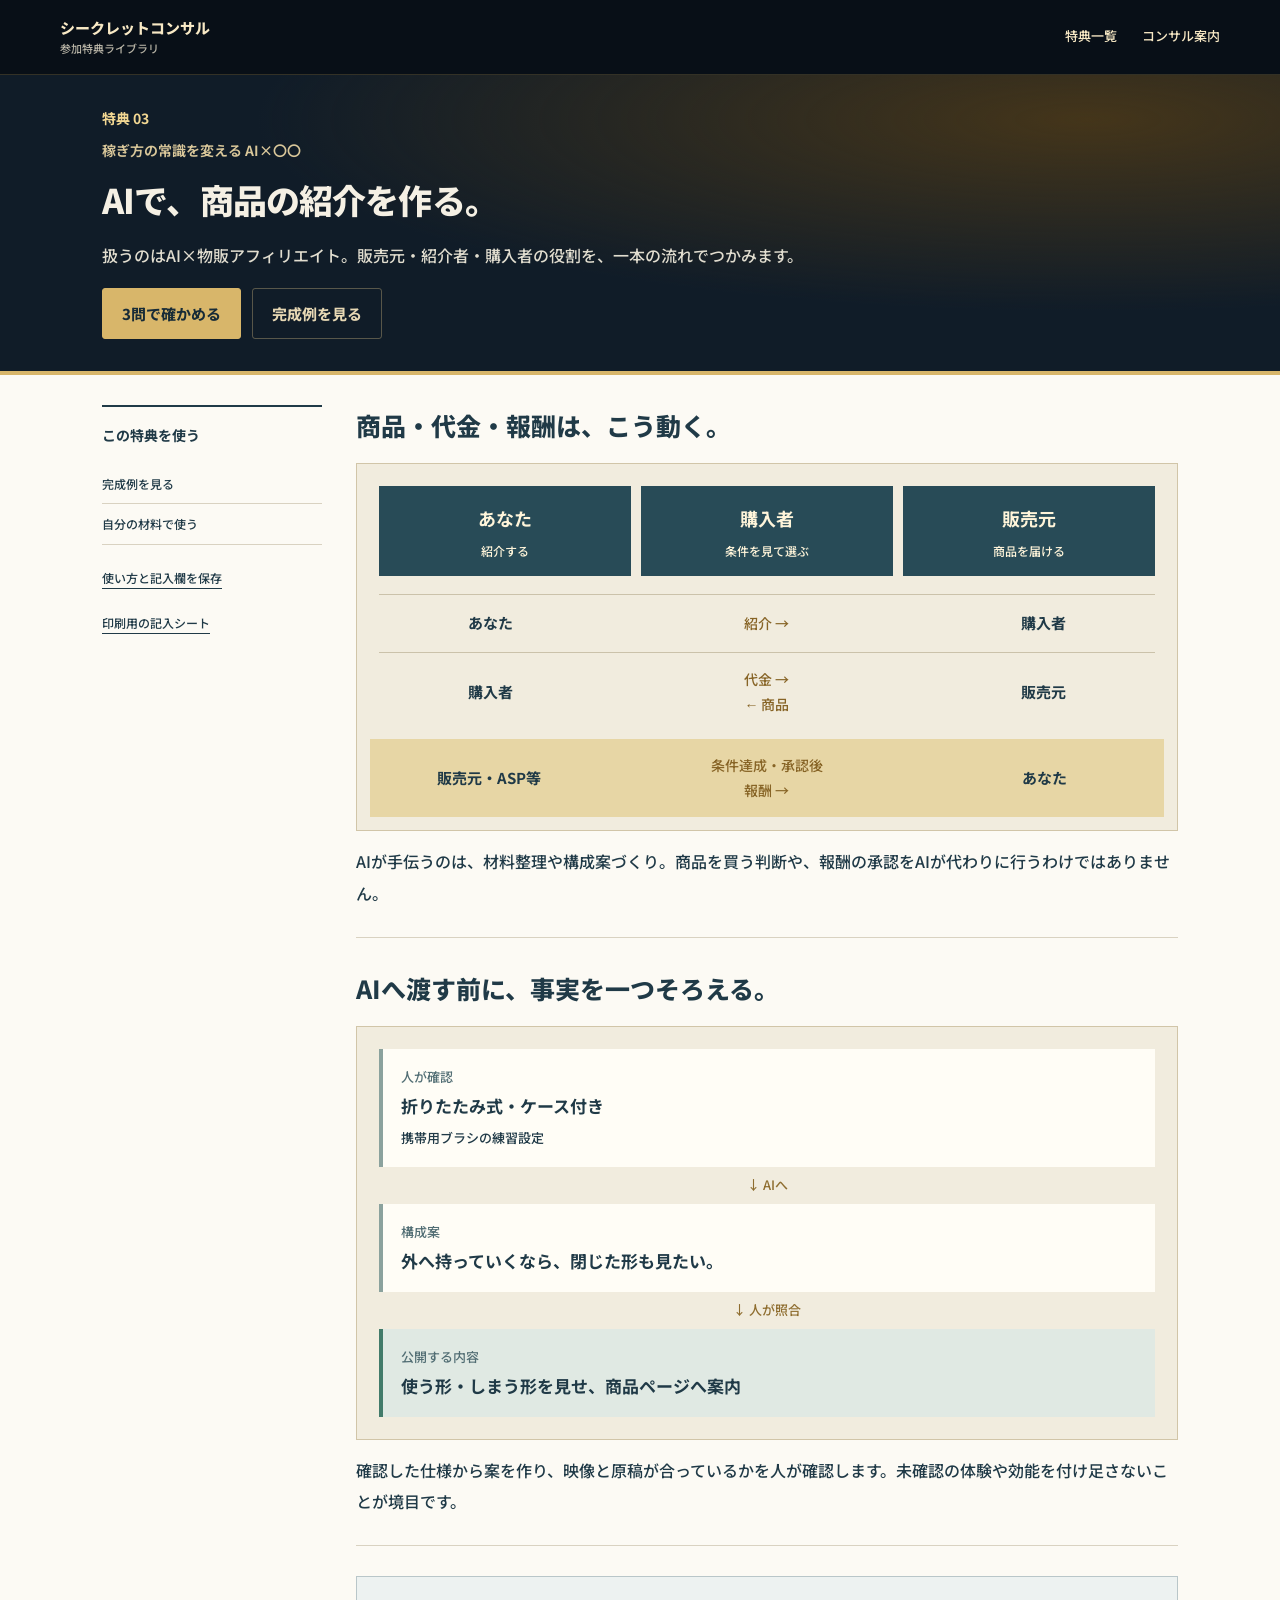
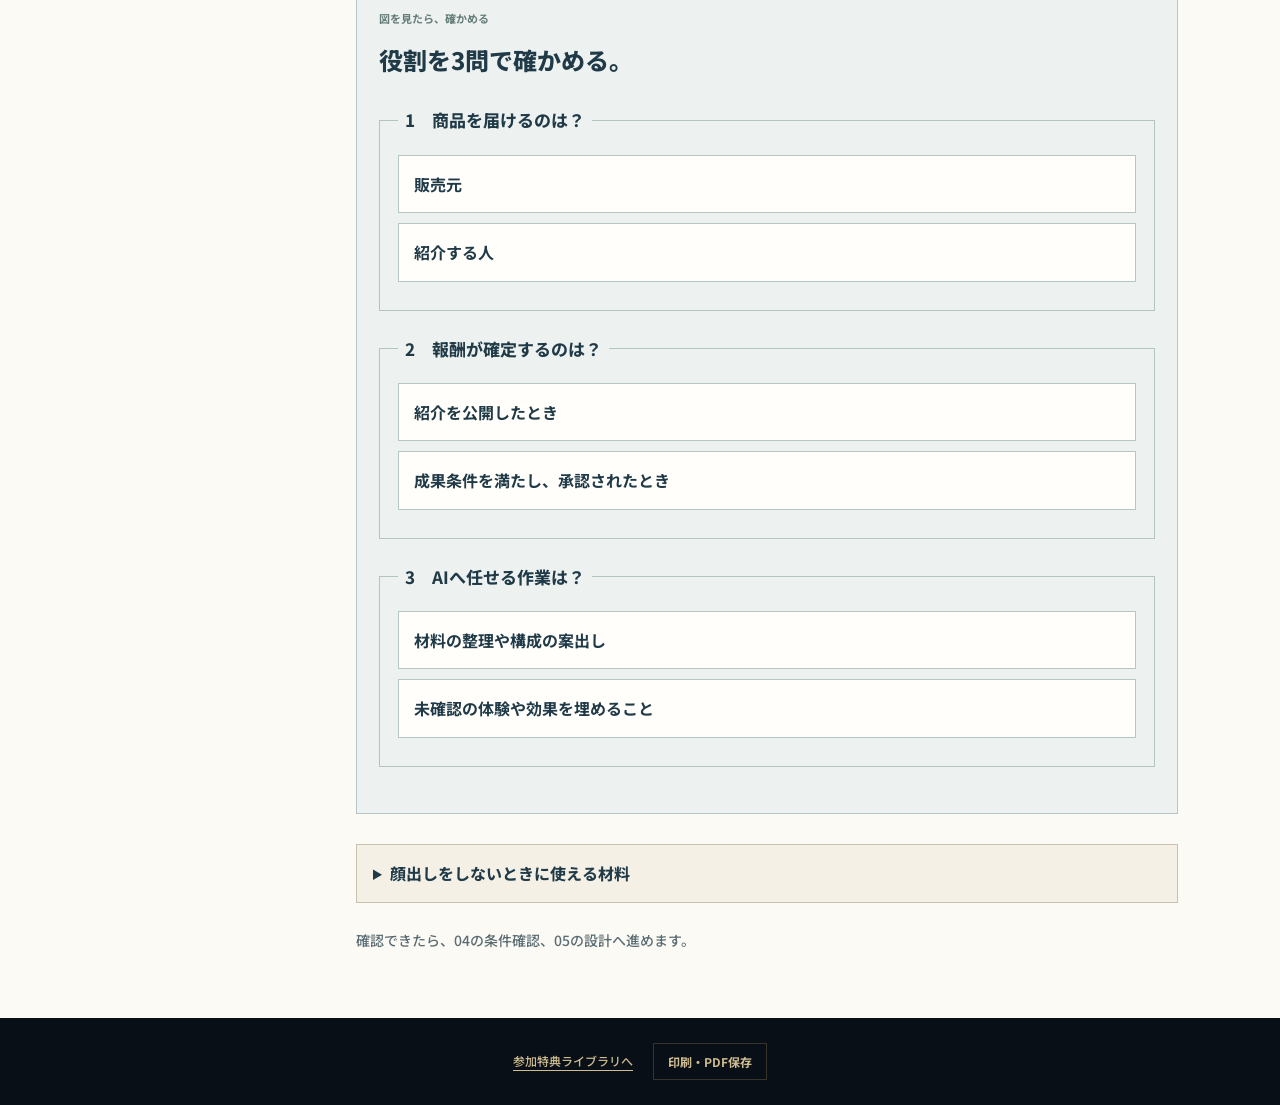
==== commit 8d306366: "Complete individual bonus guides and preserve practical outputs" ====
--- a/03.html
+++ b/03.html
@@ -1,3 +1,3 @@
 <!DOCTYPE html>
 
-<html lang="ja"><head><meta charset="utf-8"><meta content="noindex" name="robots"><meta content="width=device-width,initial-scale=1" name="viewport"><link href="data:," rel="icon"><title>稼ぎ方の常識を変える AI&times;〇〇｜参加特典</title><link href="bonus.css?v=b09d57ad76" rel="stylesheet"></head><body class="bonus-page" data-volume="03"><header class="bonus-nav"><a class="bonus-brand" href="bonuses.html">シークレットコンサル<span>参加特典ライブラリ</span></a><nav aria-label="ページ"><a href="bonuses.html">特典一覧</a><a href="lp.html">コンサル案内</a></nav></header><header class="bonus-hero"><div class="bonus-hero-inner"><div><p class="volume-label">特典 03　仕組み図解ガイド</p><p class="official-bonus-title">稼ぎ方の常識を変える AI&times;〇〇</p><h1>商品を作らず、<br>紹介する仕事へ。</h1><p class="bonus-lead">AI&times;アフィリエイトの全体像を、買う人・売る人・紹介する人の三者で整理。作った内容が、どこで報酬につながるかを追います。</p><div class="hero-buttons"><a class="primary" href="#finished">完成見本を見る</a><a class="secondary" href="#practice">三つの問いで確かめる</a></div></div><div class="bonus-cover cover-03"><span>特典 03</span><svg aria-hidden="true" class="object object-phone" fill="none" stroke="#294654" stroke-linecap="round" stroke-linejoin="round" stroke-width="2.4" viewbox="0 0 128 128"><rect fill="#1c3442" height="116" rx="12" width="65" x="32" y="6"></rect><rect fill="#fffaf0" height="83" rx="3" width="53" x="38" y="20"></rect><path d="M55 13h19" stroke="#d4b56c"></path><path d="M48 76h33m-33 9h22"></path><circle cx="64" cy="55" fill="#d7b66d" r="14"></circle><path d="M60 47l11 8-11 7z" fill="#fffaf0"></path><circle cx="64" cy="113" fill="#d4b56c" r="3"></circle></svg><strong>仕組み<br>図解ガイド</strong><div class="cover-rule"></div><small>理解する</small></div></div></header><div class="gain-strip"><svg aria-hidden="true" class="object object-check" fill="none" stroke="#294654" stroke-linecap="round" stroke-linejoin="round" stroke-width="2.4" viewbox="0 0 128 128"><circle cx="64" cy="64" fill="#dceae6" r="43"></circle><path d="M41 64l16 17 33-35" stroke="#2d6c60" stroke-width="8"></path></svg><p>商品代金、紹介報酬、自分が行う作業の違いを説明できる。</p></div><main class="bonus-layout"><aside class="bonus-aside"><nav aria-label="この資料の目次"><strong>この資料の中身</strong><a href="#finished">完成した形を先に見る</a><a href="#lesson-1"><span>01</span>AIが作るのは、紹介するための材料。</a><a href="#lesson-2"><span>02</span>お金と情報は、違う向きに動く。</a><a href="#lesson-3"><span>03</span>顔を出すかより、何を見せられるか。</a><a href="#lesson-4"><span>04</span>AIへ渡す前に、人が決める。</a><a href="#lesson-5"><span>05</span>最初に作るのは、一回分の紹介。</a><a href="#practice">役割を確かめる</a></nav><a class="download-link" download href="downloads/03_使い方と記入例.txt">使い方と記入例を保存</a><a class="download-link" href="workbook.html#sheet-03">印刷して使う記入用シート</a></aside><article><section class="finished-artifact" id="finished"><header><p>先に、完成した形を見る</p><h2>一本の紹介が、報酬へつながるまで。</h2><p>自分の担当と、販売元の担当を一枚で確認。AIを使う場所も、ここで分けます。</p></header><div class="artifact-stage"><div class="role-map"><div><svg aria-hidden="true" class="object object-person" fill="none" stroke="#294654" stroke-linecap="round" stroke-linejoin="round" stroke-width="2.4" viewbox="0 0 128 128"><circle cx="64" cy="33" fill="#e6c58f" r="19"></circle><path d="M30 113V89a34 34 0 0168 0v24" fill="#2c5262"></path><path d="M49 63l15 19 15-19" fill="#fff9eb"></path><path d="M28 113h72"></path></svg><strong>見る人</strong><p>紹介内容を見て、条件を確かめて選ぶ</p></div><div><svg aria-hidden="true" class="object object-store" fill="none" stroke="#294654" stroke-linecap="round" stroke-linejoin="round" stroke-width="2.4" viewbox="0 0 128 128"><path d="M18 56h92v58H18z" fill="#f7edda"></path><path d="M12 51l11-27h82l11 27" fill="#d8b76b"></path><path d="M12 51c0 15 19 15 19 0 0 15 19 15 19 0 0 15 19 15 19 0 0 15 19 15 19 0 0 15 28 15 28 0" fill="#fff9e9"></path><path d="M29 72h28v25H29zm45 0h22v42H74z" fill="#243e4b"></path><path d="M20 18h88"></path></svg><strong>販売元</strong><p>商品を届け、条件に応じて報酬を支払う</p></div><div><svg aria-hidden="true" class="object object-phone" fill="none" stroke="#294654" stroke-linecap="round" stroke-linejoin="round" stroke-width="2.4" viewbox="0 0 128 128"><rect fill="#1c3442" height="116" rx="12" width="65" x="32" y="6"></rect><rect fill="#fffaf0" height="83" rx="3" width="53" x="38" y="20"></rect><path d="M55 13h19" stroke="#d4b56c"></path><path d="M48 76h33m-33 9h22"></path><circle cx="64" cy="55" fill="#d7b66d" r="14"></circle><path d="M60 47l11 8-11 7z" fill="#fffaf0"></path><circle cx="64" cy="113" fill="#d4b56c" r="3"></circle></svg><strong>あなた</strong><p>判断に必要な材料を集め、伝える順番を決める</p></div></div><p class="artifact-conclusion">AIへ頼むのは、材料の整理・構成の案出し・原稿の整形。</p></div><p class="done-line"><b>ここまでできたら次へ</b>自分が決めることと、AIへ頼む作業を言い分けられる。</p><div class="artifact-actions"><a class="primary" href="#practice">自分の内容で使う</a><a class="secondary" href="workbook.html#sheet-03">記入用シートを見る</a></div></section><section class="lesson v32-lesson" id="lesson-1"><header class="lesson-heading"><span>01</span><div><h2>AIが作るのは、紹介するための材料。</h2><p>扱うのは、商品を紹介して成果条件を満たしたときに報酬を得る物販アフィリエイトです。</p></div></header><figure aria-label="AIが作るのは、紹介するための材料。" class="lesson-figure"><ol class="v32-flow"><li><span>01</span><div><b>商品と条件を選ぶ</b><p>紹介できる商品・報酬条件・素材を確認する。</p></div></li><li><span>02</span><div><b>AIと紹介内容を作る</b><p>事実を渡して、構成・台本・字幕の案を整える。</p></div></li><li><span>03</span><div><b>自分の案内先へつなぐ</b><p>投稿を見た人が条件を確かめ、購入などの行動を選ぶ。</p></div></li><li><span>04</span><div><b>条件に沿って成果が確定する</b><p>発生・承認・支払を、利用する案件の画面で確認する。</p></div></li></ol></figure><p class="lesson-explain">AIの出力を販売する仕組みではありません。紹介内容の制作にAIを使い、販売元の商品へ案内します。商品の配送や販売条件を用意する側と、紹介を作る自分の役割を分けると、最初に準備するものが見えます。</p><p class="lesson-action"><span>ここで残すもの</span><strong>商品・相手・素材・案内先・成果条件を一つずつ挙げる。</strong></p></section><section class="lesson v32-lesson" id="lesson-2"><header class="lesson-heading"><span>02</span><div><h2>お金と情報は、違う向きに動く。</h2><p>商品代金、紹介報酬、紹介する情報を一本の線にしないで見ます。</p></div></header><figure aria-label="お金と情報は、違う向きに動く。" class="lesson-figure"><div class="v32-table-wrap"><table class="v32-table" data-columns="3"><thead><tr><th scope="col">流れ</th><th scope="col">誰から誰へ</th><th scope="col">起きること</th></tr></thead><tbody><tr><th scope="row">紹介の情報</th><td data-label="誰から誰へ">あなた &rarr; 見る人</td><td data-label="起きること">選ぶ材料と、確認先を伝える。</td></tr><tr><th scope="row">商品代金</th><td data-label="誰から誰へ">購入者 &rarr; 販売元</td><td data-label="起きること">購入条件に同意して支払う。</td></tr><tr><th scope="row">紹介報酬</th><td data-label="誰から誰へ">販売元・提携先 &rarr; あなた</td><td data-label="起きること">契約の成果条件と承認を経て支払われる。</td></tr></tbody></table></div></figure><p class="lesson-explain">「売れたら商品代金を自分が丸ごと受け取る」という形ではありません。報酬は契約で決まります。投稿の公開だけで確定するわけでもないため、発生と承認を分けて見ます。</p><p class="lesson-action"><span>ここで残すもの</span><strong>自分の案件では、誰が承認し、どこに確定額が出るかを確認する。</strong></p></section><section class="lesson v32-lesson" id="lesson-3"><header class="lesson-heading"><span>03</span><div><h2>顔を出すかより、何を見せられるか。</h2><p>手元・商品の形や動き・字幕を組み合わせると、顔を出さずに説明できる場面があります。</p></div></header><figure aria-label="顔を出すかより、何を見せられるか。" class="lesson-figure"><div class="v32-compare"><div><span>用意する映像</span><p>自分で撮れる商品の形や使い方。</p><p>利用条件を確かめた提供素材。</p></div><div><span>映像で確かめること</span><p>紹介文で言っている形・動きが実際に見える。</p><p>見る人が選ぶために必要な情報が隠れていない。</p></div></div></figure><p class="lesson-explain">実物の手元を見せる方法と、AIで作った人物映像だけで紹介する方法では、伝わる情報が違います。実物でなければ確認できない形や使い方を、想像の映像で埋めないことが大切です。</p><p class="lesson-action"><span>ここで残すもの</span><strong>商品について一つ言うたびに、それを見せられる素材があるか確認する。</strong></p></section><section class="lesson v32-lesson" id="lesson-4"><header class="lesson-heading"><span>04</span><div><h2>AIへ渡す前に、人が決める。</h2><p>指示を細かくする前に、相手と事実をそろえます。</p></div></header><figure aria-label="AIへ渡す前に、人が決める。" class="lesson-figure"><ol class="v32-flow"><li><span>01</span><div><b>人が決める</b><p>誰の、どの場面に、どんな事実を伝えるか。</p></div></li><li><span>02</span><div><b>AIへ頼む</b><p>材料整理、順序の案、短い表現、原稿の整形。</p></div></li><li><span>03</span><div><b>人が戻して確かめる</b><p>仕様・数値・体験・案内先を元の材料と照らす。</p></div></li></ol></figure><p class="lesson-explain">商品名や誤認識を直してからAIへ渡すことも、AIへ渡す前の実作業です。入力が曖昧なままでは、もっともらしい不足情報が混ざることがあります。未確認の事実は、確認する項目として残します。</p><p class="lesson-action"><span>ここで残すもの</span><strong>AIへ渡す材料に、事実の出所と変えてはいけない語句を付ける。</strong></p></section><section class="lesson v32-lesson" id="lesson-5"><header class="lesson-heading"><span>05</span><div><h2>最初に作るのは、一回分の紹介。</h2><p>仕組みを理解したら、同じ商品で制作と計測をつなぎます。</p></div></header><figure aria-label="最初に作るのは、一回分の紹介。" class="lesson-figure"><ol class="v32-flow"><li><span>01</span><div><b>設計</b><p>場面 &rarr; 商品の事実 &rarr; 選ぶ理由 &rarr; 案内。</p></div></li><li><span>02</span><div><b>制作</b><p>その順番で、言葉と使う素材を一組ずつそろえる。</p></div></li><li><span>03</span><div><b>確認</b><p>案内先が開き、商品・条件・自分のリンクが一致するか見る。</p></div></li><li><span>04</span><div><b>記録</b><p>公開日と、同じ期間で見直す数字を残す。</p></div></li></ol></figure><p class="lesson-explain">道具を一度に覚えることより、一回分を最後まで通すことが先です。自分で一回流れを通すと、どの工程をAIへ頼むと助かるか、具体的に選べるようになります。</p><p class="lesson-action"><span>ここで残すもの</span><strong>下の3問で、販売元・自分・AIの役割を説明できるか確かめる。</strong></p></section><section class="practice" id="practice"><header><span>図を見たら、確かめる</span><h2>三つ答えると、役割がつながる。</h2></header><div class="knowledge-check"><fieldset><legend>1　商品を届けるのは？</legend><button data-feedback="商品と販売ページを用意するのは販売元。紹介する人は、選ぶための情報を伝えます。" data-quiz-answer="true" type="button">販売元</button><button data-feedback="紹介する人の主な役割は、商品の判断材料を伝えることです。" data-quiz-answer="false" type="button">紹介する人</button><p aria-live="polite" class="quiz-feedback"></p></fieldset><fieldset><legend>2　報酬が確定するのは？</legend><button data-feedback="公開だけで確定するわけではありません。案件の成果条件と承認を確認します。" data-quiz-answer="false" type="button">紹介を公開したとき</button><button data-feedback="発生・確定・入金を分けて見ると、お金の流れを追いやすくなります。" data-quiz-answer="true" type="button">成果条件を満たし、承認されたとき</button><p aria-live="polite" class="quiz-feedback"></p></fieldset><fieldset><legend>3　AIへ任せる作業は？</legend><button data-feedback="相手と商品の事実をそろえたうえで、整理や案出しを手伝ってもらいます。" data-quiz-answer="true" type="button">材料の整理や構成の案出し</button><button data-feedback="未確認のことは想像で埋めず、確認する項目へ残します。" data-quiz-answer="false" type="button">未確認の体験や効果を埋めること</button><p aria-live="polite" class="quiz-feedback"></p></fieldset></div></section><section class="lesson-finish"><h2>この一冊の完成。</h2><p>自分が決めることと、AIへ頼む作業を言い分けられる。</p><a class="text-link" href="#practice">自分のシートをまとめて保存する</a></section></article></main><footer class="bonus-footer"><a href="bonuses.html">参加特典ライブラリへ</a><button data-print type="button">印刷・PDF保存</button></footer><script src="bonus-data.js?v=2a8fb94de8"></script><script src="bonus.js?v=a031c0be46"></script></body></html>+<html lang="ja"><head><meta charset="utf-8"><meta content="noindex" name="robots"><meta content="width=device-width,initial-scale=1" name="viewport"><link href="data:," rel="icon"><title>稼ぎ方の常識を変える AI&times;〇〇｜参加特典</title><link href="bonus.css?v=60c396fb30" rel="stylesheet"></head><body class="bonus-page v35" data-volume="03"><header class="bonus-nav"><a class="bonus-brand" href="bonuses.html">シークレットコンサル<span>参加特典ライブラリ</span></a><nav aria-label="ページ"><a href="bonuses.html">特典一覧</a><a href="lp.html">コンサル案内</a></nav></header><header class="bonus-hero"><div class="bonus-hero-inner"><div><p class="volume-label">特典 03</p><p class="official-bonus-title">稼ぎ方の常識を変える AI&times;〇〇</p><h1>AIで、商品の紹介を作る。</h1><p class="bonus-lead">扱うのはAI&times;物販アフィリエイト。販売元・紹介者・購入者の役割を、一本の流れでつかみます。</p><div class="hero-buttons"><a class="primary" href="#practice">3問で確かめる</a><a class="secondary" href="#finished">完成例を見る</a></div></div></div></header><main class="bonus-layout"><aside class="bonus-aside"><nav aria-label="この資料の目次"><strong>この特典を使う</strong><a href="#finished">完成例を見る</a><a href="#practice">自分の材料で使う</a></nav><a class="download-link" download href="downloads/03_使い方と記入例.txt">使い方と記入欄を保存</a><a class="download-link" href="workbook.html#sheet-03">印刷用の記入シート</a></aside><article><section class="v35-section" id="finished"><header><h2>商品・代金・報酬は、こう動く。</h2></header><figure aria-label="販売元、購入者、紹介するあなたの関係" class="v35-money"><div class="v35-parties"><b>あなた<small>紹介する</small></b><b>購入者<small>条件を見て選ぶ</small></b><b>販売元<small>商品を届ける</small></b></div><div class="v35-money-row"><span>あなた</span><i>紹介 &rarr;</i><span>購入者</span></div><div class="v35-money-row"><span>購入者</span><i>代金 &rarr;<br>&larr; 商品</i><span>販売元</span></div><div class="v35-money-row reward"><span>販売元・ASP等</span><i>条件達成・承認後<br>報酬 &rarr;</i><span>あなた</span></div></figure><p>AIが手伝うのは、材料整理や構成案づくり。商品を買う判断や、報酬の承認をAIが代わりに行うわけではありません。</p></section><section class="v35-section" id="lesson-1"><header><h2>AIへ渡す前に、事実を一つそろえる。</h2></header><figure class="v35-input-output"><div><span>人が確認</span><b>折りたたみ式・ケース付き</b><small>携帯用ブラシの練習設定</small></div><i>&darr; AIへ</i><div><span>構成案</span><b>外へ持っていくなら、閉じた形も見たい。</b></div><i>&darr; 人が照合</i><div class="done"><span>公開する内容</span><b>使う形・しまう形を見せ、商品ページへ案内</b></div></figure><p>確認した仕様から案を作り、映像と原稿が合っているかを人が確認します。未確認の体験や効能を付け足さないことが境目です。</p></section><section class="practice v35-practice" id="practice"><header><span>図を見たら、確かめる</span><h2>役割を3問で確かめる。</h2></header><div class="knowledge-check"><fieldset><legend>1　商品を届けるのは？</legend><button data-feedback="商品と販売ページを用意するのは販売元。紹介する人は、選ぶための情報を伝えます。" data-quiz-answer="true" type="button">販売元</button><button data-feedback="紹介する人の主な役割は、商品の判断材料を伝えることです。" data-quiz-answer="false" type="button">紹介する人</button><p aria-live="polite" class="quiz-feedback"></p></fieldset><fieldset><legend>2　報酬が確定するのは？</legend><button data-feedback="公開だけで確定するわけではありません。案件の成果条件と承認を確認します。" data-quiz-answer="false" type="button">紹介を公開したとき</button><button data-feedback="発生・確定・入金を分けて見ると、お金の流れを追いやすくなります。" data-quiz-answer="true" type="button">成果条件を満たし、承認されたとき</button><p aria-live="polite" class="quiz-feedback"></p></fieldset><fieldset><legend>3　AIへ任せる作業は？</legend><button data-feedback="相手と商品の事実をそろえたうえで、整理や案出しを手伝ってもらいます。" data-quiz-answer="true" type="button">材料の整理や構成の案出し</button><button data-feedback="未確認のことは想像で埋めず、確認する項目へ残します。" data-quiz-answer="false" type="button">未確認の体験や効果を埋めること</button><p aria-live="polite" class="quiz-feedback"></p></fieldset></div></section><details class="v35-more"><summary>顔出しをしないときに使える材料</summary><div><p>商品そのもの、手元、形や動き、確認できる仕様を使います。顔出しの有無から決めるより、何を見せれば選ぶ人が判断できるかを先に考えます。</p></div></details><p class="v35-finish">確認できたら、04の条件確認、05の設計へ進めます。</p></article></main><footer class="bonus-footer"><a href="bonuses.html">参加特典ライブラリへ</a><button data-print type="button">印刷・PDF保存</button></footer><script src="bonus-data.js?v=2a8fb94de8"></script><script src="bonus.js?v=787b999509"></script></body></html>
--- a/bonus.css
+++ b/bonus.css
@@ -56,4 +56,99 @@
 .v32-calc-inputs{display:grid;grid-template-columns:1fr 1fr;gap:18px;margin-top:23px}.v32-calc-inputs .field{margin:0}.v32-calc-results{margin:25px 0 0}.v32-calc-results>div{display:flex;justify-content:space-between;align-items:center;gap:18px;padding:17px 0;border-bottom:1px solid #bac7c5}.v32-calc-results dt{font-size:13px}.v32-calc-results dd{margin:0;font-size:24px;font-weight:800;white-space:nowrap}.v32-calc-results>div:last-child{border-bottom:3px solid #a98d53}
 @media(max-width:560px){.v32-table[data-columns="3"] thead{display:none}.v32-table[data-columns="3"],.v32-table[data-columns="3"] tbody{display:block}.v32-table[data-columns="3"] tr{display:block;margin-bottom:17px;border:1px solid #c6c5b7}.v32-table[data-columns="3"] th[scope="row"]{display:block;border:0;border-bottom:1px solid #c6c5b7;padding:12px 14px;font-size:13px}.v32-table[data-columns="3"] td{display:grid;grid-template-columns:68px minmax(0,1fr);gap:12px;border:0;padding:12px 14px;font-size:13px;line-height:1.95}.v32-table[data-columns="3"] td+td{border-top:1px solid #e1dece}.v32-table[data-columns="3"] td:before{content:attr(data-label);font-weight:700;color:#617274;font-size:11px;line-height:2}.v32-calc-inputs{gap:15px}.v32-calc-results dd{font-size:22px}.v32-calc-results dt{font-size:12px}}
 @media print{.v32-flow li{break-inside:avoid}.v32-compare>div{break-inside:avoid}.v32-caption button,.v32-caption .form-toolbar{display:none}.v32-caption textarea{min-height:130px}.official-bonus-title{color:#222}.v32-extra-fields{break-inside:avoid}.v32-table tr{break-inside:avoid}}
+/* モバイルの可読性と操作領域。個別教材だけに適用し、色・内容・PC版は保つ。 */
+@media screen and (max-width:600px){
+ body.bonus-page[data-volume] article small{font-size:13px;line-height:1.9}
+ body.bonus-page[data-volume] .bonus-hero .official-bonus-title{font-size:14px;line-height:1.9}
+ body.bonus-page[data-volume] :is(.bonus-lead,.lesson-heading p,.lesson-explain,.v32-lesson .lesson-explain,.practice>header>p){font-size:16px;line-height:2}
+ body.bonus-page[data-volume] :is(.artifact-stage,.lesson-figure,.worked-example,.practice) p{font-size:14px;line-height:2}
+ body.bonus-page[data-volume] :is(.lesson-explain,.v32-lesson .lesson-explain,.practice>header>p){font-size:16px}
+ body.bonus-page[data-volume] article h2{text-wrap:pretty}
+ body.bonus-page[data-volume] :is(.finished-artifact>header>p:first-child,.lesson-action>span,.done-line>b,.example-note,.figure-note,.output-catalog small,.reading-note>span,.reading-note>b,.tool-status,.v32-note){font-size:13px;line-height:1.9}
+ body.bonus-page[data-volume] :is(.lesson-action strong,.v32-lesson .lesson-action strong){font-size:15px;line-height:2}
+ body.bonus-page[data-volume] .artifact-rows dt{font-size:13px}
+ body.bonus-page[data-volume] .artifact-rows dd{font-size:14px}
+ body.bonus-page[data-volume] :is(.actor strong,.role-map strong,.prep-week strong,.production-story>div>b){font-size:15px}
+ body.bonus-page[data-volume] :is(.actor>span,.production-story small,.story-image>span,.calendar-row small,.ratio-answer b){font-size:13px;line-height:1.9}
+ body.bonus-page[data-volume] .role-map p{font-size:14px}
+ body.bonus-page[data-volume] .production-story{grid-template-columns:1fr}
+ body.bonus-page[data-volume] .production-story>div>p{font-size:15px}
+ body.bonus-page[data-volume] .production-story small{padding-top:10px}
+ body.bonus-page[data-volume] .brush-sequence{display:grid;grid-template-columns:1fr;gap:20px}
+ body.bonus-page[data-volume] .brush-state{display:grid;grid-template-columns:60px 20px minmax(0,1fr);gap:0 9px;align-items:center;text-align:left}
+ body.bonus-page[data-volume] .brush-state .object{grid-column:1;grid-row:1/3;width:60px;height:60px;margin:0}
+ body.bonus-page[data-volume] .brush-state>span{grid-column:2;grid-row:1/3;font-size:13px}
+ body.bonus-page[data-volume] .brush-state b{grid-column:3;grid-row:1;font-size:14px;margin:0}
+ body.bonus-page[data-volume] .brush-state small{grid-column:3;grid-row:2;font-size:13px;line-height:1.9}
+ body.bonus-page[data-volume] :is(.visual-flow.transfer,.visual-flow.desk){display:grid;grid-template-columns:1fr;gap:15px}
+ body.bonus-page[data-volume] :is(.visual-flow.transfer,.visual-flow.desk) .actor{display:grid;grid-template-columns:60px minmax(0,1fr);gap:0 14px;text-align:left;align-items:center}
+ body.bonus-page[data-volume] :is(.visual-flow.transfer,.visual-flow.desk) .actor .object{grid-row:1/3;width:58px;height:58px;margin:0}
+ body.bonus-page[data-volume] :is(.visual-flow.transfer,.visual-flow.desk) .actor>span{margin:0;font-size:14px}
+ body.bonus-page[data-volume] :is(.visual-flow.transfer,.visual-flow.desk) .flow-arrow{width:24px;min-height:24px;justify-self:center;transform:rotate(90deg)}
+ body.bonus-page[data-volume] .calendar-row{grid-template-columns:24px 53px minmax(0,1fr);gap:8px 10px}
+ body.bonus-page[data-volume] .calendar-row>strong{font-size:15px}
+ body.bonus-page[data-volume] .calendar-row p{font-size:14px}
+ body.bonus-page[data-volume] .calendar-title{flex-wrap:wrap;gap:12px}
+ body.bonus-page[data-volume] .calendar-title>span{font-size:13px}
+ body.bonus-page[data-volume] .funnel>div>strong{font-size:15px}
+ body.bonus-page[data-volume] .funnel>div>p{font-size:14px}
+ body.bonus-page[data-volume] .funnel-table>div{grid-template-columns:1.1fr 1fr 1fr;gap:8px}
+ body.bonus-page[data-volume] .funnel-table>div:first-child{font-size:13px}
+ body.bonus-page[data-volume] .funnel-table>div>span{font-size:14px}
+ body.bonus-page[data-volume] .funnel-table strong{font-size:16px}
+ body.bonus-page[data-volume] .funnel-live .funnel-row{font-size:14px;gap:8px}
+ body.bonus-page[data-volume] .worked-lines b{font-size:14px}
+ body.bonus-page[data-volume] .worked-lines p{font-size:15px}
+ body.bonus-page[data-volume] .output-catalog summary>span{font-size:13px}
+ body.bonus-page[data-volume] .output-catalog summary strong{font-size:15px}
+ body.bonus-page[data-volume] .output-catalog pre{font-size:15px;line-height:2}
+ body.bonus-page[data-volume] .form-guide{font-size:14px;line-height:2}
+ body.bonus-page[data-volume] .form-guide b{font-size:14px}
+ body.bonus-page[data-volume] :is(.field>span,.practice .field>span,.week-editor .field>span,.metrics-editor .field>span){font-size:14px;line-height:1.9}
+ body.bonus-page[data-volume] :is(.field small,.v32-extra-fields small){font-size:13px;line-height:1.9}
+ body.bonus-page[data-volume] :is(.field input,.field textarea,.field select,.week-editor input,.metrics-editor .field input,.candidate-status select,.v32-extra-fields select,.output-panel textarea){font-size:16px;line-height:1.8;min-height:48px}
+ body.bonus-page[data-volume] textarea{overflow-wrap:anywhere}
+ body.bonus-page[data-volume] .week-editor>div{grid-template-columns:32px minmax(0,1fr);gap:14px;align-items:center;padding:18px 0}
+ body.bonus-page[data-volume] .week-editor>div>strong{padding-top:20px}
+ body.bonus-page[data-volume] .week-editor>div>.field:first-of-type{max-width:120px}
+ body.bonus-page[data-volume] .week-editor>div>.field:last-child{grid-column:1/-1}
+ body.bonus-page[data-volume] :is(.route-checks span,.candidate-status label){font-size:14px;line-height:1.9}
+ body.bonus-page[data-volume] .candidate-status legend{font-size:14px}
+ body.bonus-page[data-volume] .candidate-status label{grid-template-columns:1fr;gap:8px;margin-bottom:20px}
+ body.bonus-page[data-volume] .candidate-status select{width:100%;padding:10px 12px}
+ body.bonus-page[data-volume] :is(button,.primary,.secondary,.quiet){min-height:48px;font-size:14px;padding:10px 14px}
+ body.bonus-page[data-volume] .prompt-picker button{font-size:14px;min-height:48px;padding:11px 8px}
+ body.bonus-page[data-volume] .prompt-picker b{font-size:14px}
+ body.bonus-page[data-volume] .output-actions{display:grid;grid-template-columns:1fr;gap:12px}
+ body.bonus-page[data-volume] .output-actions>button{width:100%}
+ body.bonus-page[data-volume] .bonus-nav{gap:10px;padding:10px 15px}
+ body.bonus-page[data-volume] .bonus-brand{min-height:44px;display:flex;flex-direction:column;justify-content:center}
+ body.bonus-page[data-volume] .bonus-nav nav{gap:12px}
+ body.bonus-page[data-volume] .bonus-nav nav a{display:inline-flex;align-items:center;min-height:44px;font-size:12px}
+ body.bonus-page[data-volume] .bonus-aside{display:flex;flex-direction:column;gap:7px}
+ body.bonus-page[data-volume] .bonus-aside .download-link{display:flex;align-items:center;justify-content:flex-start;min-height:44px;font-size:14px;text-align:left;margin:0;line-height:1.8}
+ body.bonus-page[data-volume] .lesson-finish>.text-link{display:flex;align-items:center;min-height:48px;font-size:15px}
+ body.bonus-page[data-volume] .route-next a{display:inline-flex;align-items:center;min-height:44px;font-size:14px}
+ body.bonus-page[data-volume] .bonus-footer{flex-wrap:wrap;gap:12px}
+ body.bonus-page[data-volume] .bonus-footer>a{display:flex;align-items:center;min-height:44px;font-size:14px}
+ body.bonus-page[data-volume] .lesson{scroll-margin-top:88px}
+ body.bonus-page[data-volume] .v32-table{font-size:14px}
+ body.bonus-page[data-volume] .v32-table,body.bonus-page[data-volume] .v32-table tbody{display:block}
+ body.bonus-page[data-volume] .v32-table thead{display:none}
+ body.bonus-page[data-volume] .v32-table tr{display:block;margin-bottom:18px;border:1px solid #c6c5b7}
+ body.bonus-page[data-volume] .v32-table th[scope=row]{display:block;width:auto;border:0;border-bottom:1px solid #c6c5b7;padding:13px 14px;font-size:14px;line-height:1.9}
+ body.bonus-page[data-volume] .v32-table td{display:block;border:0;padding:13px 14px;font-size:14px;line-height:2}
+ body.bonus-page[data-volume] .v32-table td+td{border-top:1px solid #e1dece}
+ body.bonus-page[data-volume] .v32-table td:before{content:attr(data-label);display:block;font-size:13px;font-weight:700;color:#617274;line-height:1.9;margin-bottom:6px}
+}
 /* BONUS_V32_END */
+
+/* BONUS_V35_START */
+.bonus-page.v35 .v35-practice form .field>span{font-size:16px}.bonus-page.v35 .v35-practice form .field small{font-size:13px}
+.v35-price-reward{display:grid;grid-template-columns:1fr 1fr;gap:16px}.v35-price-reward>div{padding:16px;background:#fffdf6;border-top:3px solid #9c8350}.v35-price-reward span,.v35-price-reward small{display:block;font-size:13px;line-height:1.9}.v35-price-reward b{display:block;font-size:19px;line-height:1.8;margin:6px 0}.v35 .v35-case-label{margin-top:20px}.v35-edit-rules{display:grid;gap:12px;margin-top:17px}.v35-edit-rules p{font-size:16px;line-height:1.9}.v35-edit-rules b{display:block;font-size:14px;color:#806124}.v35 .candidate-status{padding:14px}.v35 .v35-more .candidate-status select{font-size:16px;min-height:44px}
+@font-face{font-family:"Bonus Sans";src:url("assets/fonts/BonusSans-v35.woff2") format("woff2");font-style:normal;font-weight:100 900;font-display:swap}
+.v35 .bonus-hero-inner{display:block;max-width:1140px;padding:30px 32px 32px}.v35 .bonus-hero h1{font-size:34px;line-height:1.6;max-width:27em}.v35 .volume-label{font-size:14px;margin:0 0 6px}.v35 .official-bonus-title{font-size:14px;margin-bottom:9px}.v35 .bonus-lead{font-size:16px;line-height:1.9;margin-top:13px;max-width:45em}.v35 .hero-buttons{margin-top:17px}.v35 .bonus-layout{padding-top:30px;gap:34px}.v35 .v35-section{margin-bottom:30px;padding-bottom:28px;border-bottom:1px solid var(--line)}.v35-section>header{margin-bottom:17px}.v35-section h2{font-size:25px;line-height:1.65}.v35-section>p{font-size:16px;line-height:1.95;margin-top:15px}.v35 .v35-note{font-size:13px;line-height:1.9;color:#5b6d74;margin:12px 0 0}.v35 .v35-more{margin:22px 0;padding:0;border:1px solid #c8c1ad;background:#f4f0e5}.v35-more>summary{font-size:16px;line-height:1.8;font-weight:750;cursor:pointer;padding:14px 16px;min-height:50px}.v35-more>div,.v35-more>.field{padding:0 16px 16px}.v35-more>div>p,.v35-more li{font-size:16px;line-height:1.95}.v35-more ol,.v35-more ul{margin:0;padding:0 0 0 1.5em}.v35-more li+li{margin-top:9px}.v35-more .field{margin:14px 16px;padding:0}.v35-more .field:first-of-type{margin-top:5px}.v35 .v35-practice{padding:24px 22px;margin-bottom:30px}.v35-practice>header{margin-bottom:20px}.v35-practice header h2{font-size:24px}.v35-practice header p{font-size:16px;line-height:1.9;margin-top:10px}.v35 .field{margin-bottom:19px}.v35 .field>span{font-size:16px;line-height:1.8}.v35 .field small{font-size:13px}.v35 .field textarea{min-height:94px;line-height:1.8}.v35 .field input,.v35 .field select,.v35 .field textarea{font-size:16px}.v35 .field input{min-height:46px}.v35 .v35-material textarea{min-height:78px}.v35 .form-guide{font-size:14px;margin-bottom:20px}.v35 .form-guide>b{font-size:13px}.v35 .primary,.v35 .secondary,.v35 .quiet{min-height:46px;font-size:15px}.v35 .v35-finish{font-size:14px;color:#5b6d74;line-height:1.9;margin-top:24px}.v35 .v32-extra-fields{padding:8px 0;border:0;margin:0}.v35 .v32-extra-fields>h3{display:none}.v35 .v35-mode-links{display:flex;gap:10px;flex-wrap:wrap;margin-top:20px}.v35-section figure{margin:0;background:#f1ecde;border:1px solid #d1c5a8;padding:22px}.v35-timeline{display:grid;grid-template-columns:repeat(3,1fr);gap:20px}.v35-timeline>div{position:relative;border-left:3px solid #b3934c;padding-left:15px}.v35-timeline span,.v35-timeline b,.v35-timeline p{display:block}.v35-timeline span{font-size:14px;color:#786132;margin-bottom:8px}.v35-timeline b{font-size:20px;line-height:1.7}.v35-timeline p{font-size:14px;line-height:1.9;margin-top:6px}.v35-film-row{display:grid;grid-template-columns:45px 1fr 1fr 1fr;gap:5px;align-items:stretch}.v35-film-row>span{font-size:13px;align-self:center}.v35-film-row>b{padding:16px 8px;background:#d7e1dd;border-bottom:4px solid #8aa19b;font-size:14px;text-align:center;line-height:1.7}.v35-film-row .accent{background:#e2c887;border-color:#a98236}.v35-film-row.audio{margin-top:12px;align-items:center}.v35-film-row.audio>b{font-size:13px;background:transparent;border:0;padding:8px 0;color:#8d6022}.v35-film-row.audio>i{height:8px;background:repeating-linear-gradient(90deg,#93a8a4 0 3px,transparent 3px 7px);border-bottom:1px solid #93a8a4}.v35-parties{display:grid;grid-template-columns:repeat(3,1fr);gap:10px;margin-bottom:18px;text-align:center}.v35-parties>b{font-size:18px;background:#284b57;color:#fff5da;padding:15px 5px}.v35-parties small{display:block;font-size:12px;font-weight:500;line-height:1.8;margin-top:4px}.v35-money-row{display:grid;grid-template-columns:1fr 1.4fr 1fr;gap:10px;text-align:center;align-items:center;border-top:1px solid #cbc2aa;padding:14px 0}.v35-money-row>span{font-size:15px;font-weight:700}.v35-money-row>i{font-size:14px;font-style:normal;color:#876426;line-height:1.8}.v35-money-row.reward{background:#e7d6a5;margin:8px -9px -9px;padding:14px 8px;border:0}.v35-input-output,.v35-market-route{display:grid;justify-items:stretch;gap:6px}.v35-input-output>div,.v35-market-route>div{padding:16px 18px;background:#fffdf6;border-left:4px solid #8ba29d}.v35-input-output>i,.v35-market-route>i{font-size:13px;font-style:normal;text-align:center;color:#8e6d2f}.v35-input-output span,.v35-market-route span{display:block;font-size:13px;color:#526e74}.v35-input-output b,.v35-market-route b{display:block;font-size:17px;line-height:1.85}.v35-input-output small{font-size:13px}.v35-section .done{background:#e0e9e3;border-color:#427b6a}.v35-case-label{display:inline-block;color:#796126;border-bottom:2px solid #b79751;padding-bottom:5px;font-size:14px;margin-bottom:14px}.v35-offer-fact{padding:14px 16px;background:#284b57;color:#fff4d5;margin-bottom:22px}.v35-offer-fact>*{display:block}.v35-offer-fact span{font-size:13px}.v35-offer-fact b{font-size:23px;line-height:1.8}.v35-offer-fact small{font-size:13px}.v35-steps{list-style:none;margin:0;padding:0;display:grid;grid-template-columns:repeat(2,1fr);gap:22px}.v35-steps li{display:flex;gap:12px}.v35-steps li>span{font-size:24px;line-height:1.2;color:#aa8744}.v35-steps b{font-size:16px;line-height:1.8}.v35-steps p{font-size:14px;line-height:1.9;margin-top:4px}.v35-settlement{display:flex;gap:10px;align-items:center;justify-content:space-between}.v35-settlement>div{min-width:0}.v35-settlement b,.v35-settlement span{display:block}.v35-settlement b{font-size:21px;line-height:1.8}.v35-settlement span{font-size:13px;line-height:1.9}.v35-settlement>i{color:#a4823b;font-style:normal}.v35-story{display:grid;grid-template-columns:repeat(2,1fr);gap:20px}.v35-story>div{background:#fffdf5;border-bottom:3px solid #b99a57;padding:15px}.v35-story span{display:block;color:#8a6a2a;font-size:14px;font-weight:750}.v35-story svg{height:90px;display:block;width:100%;margin:10px 0}.v35-story b{display:block;font-size:17px;line-height:1.85}.v35-story small{display:block;font-size:13px;line-height:1.9;margin-top:7px;color:#5b6d74}.v35-compare{display:grid;grid-template-columns:1fr 1fr;gap:14px}.v35-compare>div{padding:20px;background:#ece5d7;border-top:3px solid #a99e85}.v35-compare>div+div{background:#e0e9e3;border-color:#467967}.v35-compare small{display:block;font-size:13px;margin-bottom:8px;color:#5b6d74}.v35-compare b{display:block;font-size:18px;line-height:1.8}.v35-compare p{font-size:15px;line-height:1.9;margin-top:9px}.v35-check-sample dl{display:grid;grid-template-columns:65px 1fr;margin:0}.v35-check-sample dt,.v35-check-sample dd{border-bottom:1px solid #c9c1ae;padding:12px 0;margin:0;font-size:16px;line-height:1.9}.v35-check-sample dt{font-weight:750}.v35-check-sample dd{padding-left:10px}.v35-week{display:grid;grid-template-columns:repeat(4,1fr);gap:14px}.v35-week>div{background:#fffdf6;padding:16px 12px;border-top:3px solid #ad8e49}.v35-week b{display:block;font-size:20px}.v35-week b>span{font-size:14px;margin-left:9px;font-weight:600}.v35-week p{font-size:15px;line-height:1.9;margin-top:8px}.v35-week small{font-size:13px;line-height:1.9;color:#496d68}.v35-copy-sample{padding:20px;background:#eee8d9;border-left:3px solid #a78c50;white-space:pre-wrap;font-size:16px;line-height:1.95;margin-bottom:14px}.v35-proofread{display:grid;gap:14px}.v35-proofread>div{padding:17px 19px;background:#fffdf6;border-left:4px solid #a99d82}.v35-proofread span{display:block;font-size:13px;font-weight:750;color:#6b795e;margin-bottom:7px}.v35-proofread b,.v35-proofread p{font-size:17px;line-height:1.9}.v35-proofread del{background:#f7d9d1;text-decoration-thickness:2px;color:#7d3c31}.v35-proofread small{font-size:13px}.v35-products{display:grid;grid-template-columns:repeat(2,1fr);gap:20px}.v35-products>div{min-width:0;background:#fffdf6;padding:17px}.v35-products img{width:100%;height:190px;object-fit:contain;background:white;display:block;margin-bottom:14px}.v35-products span{font-size:13px;font-weight:750;display:block;color:#936a25;margin-bottom:8px}.v35-products b{display:block;font-size:20px;line-height:1.7}.v35-products p{font-size:15px;line-height:1.9;margin-top:9px}.v35-products a{display:inline-block;font-size:13px;margin-top:8px;min-height:44px;padding:10px 0}.v35-rate-compare{display:grid;grid-template-columns:1fr 1fr;gap:24px;text-align:center}.v35-rate-compare>div>span{font-size:14px}.v35-rate-compare b{display:block;font-size:15px;line-height:1.8;margin:7px 0 14px}.v35-rate-compare strong{display:block;font-size:36px;font-weight:800;line-height:1.6;margin-top:12px;color:#806124}.v35-dots{display:grid;grid-template-columns:repeat(10,1fr);gap:4px;max-width:180px;margin:auto}.v35-dots i{display:block;aspect-ratio:1;border-radius:50%;background:#d8d6c9}.v35-dots i.active{background:#a77b28}.v35-three-answers{padding:18px 0 0}.v35-three-answers p{font-size:16px;line-height:1.95;margin-bottom:12px}.v35-three-answers b{display:block;color:#6b5a31;font-size:14px}.v35-funnel{display:grid;gap:8px;justify-items:center}.v35-funnel>div{display:flex;justify-content:space-between;gap:12px;background:#d5dfd9;padding:13px 17px;width:100%;align-items:center}.v35-funnel>div:nth-child(2){width:91%;background:#c4d5ca}.v35-funnel>div:nth-child(3){width:82%;background:#adc5b9}.v35-funnel>div:nth-child(4){width:73%;background:#345d53;color:#fff8df}.v35-funnel b{font-size:18px}.v35-funnel span{font-size:13px;line-height:1.8}.v35 .v35-more .week-editor{padding:10px}.v35 .funnel-live .funnel-row{font-size:14px}.v35 .route-next p,.v35 .route-next a{font-size:14px}.v35 .knowledge-check button{min-height:46px;font-size:16px}.v35 .knowledge-check legend{font-size:17px}.v35 .week-editor .field{margin-bottom:0}.v35 .week-editor .field>span{font-size:13px}
+@media(max-width:760px){.v35 .bonus-layout{display:block}.v35 .bonus-aside{display:none}.v35 .bonus-hero h1{font-size:28px}.v35 .bonus-hero-inner{padding:25px 22px 28px}.v35 .bonus-layout{padding:24px 20px 50px}.v35-section h2{font-size:23px}.v35-week{grid-template-columns:1fr 1fr}.v35-timeline{grid-template-columns:1fr;gap:17px}.v35-timeline>div{padding-left:18px}.v35-timeline b{font-size:20px}.v35-timeline p{font-size:14px}.v35-story{gap:12px}.v35-story>div{padding:12px}.v35-story b{font-size:16px}.v35-story svg{height:75px}.v35-products{gap:12px}.v35-products>div{padding:12px}.v35-products img{height:150px}.v35-products b{font-size:18px}.v35-rate-compare{gap:16px}}
+@media(max-width:560px){.v35 .bonus-nav{padding:10px 16px;position:relative}.v35 .bonus-nav nav{gap:16px;font-size:13px}.v35 .bonus-brand{font-size:13px}.v35 .bonus-brand span{font-size:11px}.v35 .bonus-hero-inner{padding:22px 18px 24px}.v35 .bonus-hero h1{font-size:26px;line-height:1.65}.v35 .official-bonus-title{font-size:13px;line-height:1.85}.v35 .volume-label{font-size:13px}.v35 .bonus-lead{font-size:16px;line-height:1.9}.v35 .hero-buttons{gap:8px}.v35 .hero-buttons a{padding:10px 12px;font-size:14px}.v35 .bonus-layout{padding:22px 16px 45px}.v35-section h2{font-size:22px;line-height:1.7}.v35-section figure{padding:17px 14px}.v35 .v35-practice{padding:21px 16px}.v35-practice header h2{font-size:22px;line-height:1.7}.v35 .field>span{font-size:16px}.v35 .v35-section{margin-bottom:26px;padding-bottom:24px}.v35-story{grid-template-columns:1fr;gap:16px}.v35-story>div{display:grid;grid-template-columns:88px minmax(0,1fr);gap:6px 12px;padding:14px}.v35-story span{grid-column:1/-1}.v35-story svg{grid-row:2/4;height:83px;width:88px;margin:4px 0}.v35-story b{font-size:16px}.v35-story small{font-size:13px;margin:0}.v35-compare{grid-template-columns:1fr;gap:10px}.v35-compare>div{padding:17px 16px}.v35-compare b{font-size:17px}.v35-steps{grid-template-columns:1fr;gap:17px}.v35-settlement{gap:7px}.v35-settlement b{font-size:18px}.v35-settlement span{font-size:13px}.v35-settlement>div{flex:1}.v35-film-row{grid-template-columns:32px 1fr 1fr 1fr;gap:3px}.v35-film-row>b{font-size:13px;padding:11px 4px}.v35-film-row.audio>b{font-size:12px}.v35-parties{gap:5px}.v35-parties>b{font-size:15px;padding:12px 5px}.v35-parties small{font-size:12px}.v35-money-row{grid-template-columns:1fr 1.4fr 1fr;gap:5px}.v35-money-row>span{font-size:14px}.v35-money-row>i{font-size:13px}.v35-products{gap:10px}.v35-products img{height:115px}.v35-products b{font-size:16px}.v35-products p{font-size:14px;line-height:1.85}.v35-products span{font-size:13px}.v35-products a{font-size:13px}.v35-products>div{padding:10px}.v35-rate-compare{gap:14px}.v35-rate-compare b{font-size:14px}.v35-dots{gap:3px}.v35-rate-compare strong{font-size:30px}.v35-funnel>div{padding:12px}.v35-funnel b{font-size:16px}.v35-funnel span{font-size:13px}.v35-check-sample dl{grid-template-columns:56px 1fr}.v35-check-sample dt,.v35-check-sample dd{font-size:15px}.v35 .form-toolbar{gap:8px;flex-wrap:wrap}.v35 .form-toolbar button{font-size:14px}.v35 .v35-copy-sample{padding:18px 16px}.v35 .v35-mode-links{display:grid}.v35 .week-editor>div{padding:15px}.v35 .v35-more .week-editor>div{padding:10px}.v35 .output-panel{padding:18px 12px}.v35 .output-actions{gap:9px}.v35 .output-actions>*{min-height:46px;font-size:14px}.v35 .v35-more summary{font-size:16px}}
+@media print{.v35 .bonus-aside,.v35 .v35-mode-links,.v35 button{display:none!important}.v35 .bonus-hero{background:white;color:#203a47}.v35 .bonus-hero-inner{padding:8mm 0}.v35 .bonus-layout{display:block;padding:8mm 0}.v35 .v35-section{break-inside:avoid}.v35 .v35-more>div{display:block}.v35 .v35-practice{break-before:page}}
+/* BONUS_V35_END */
